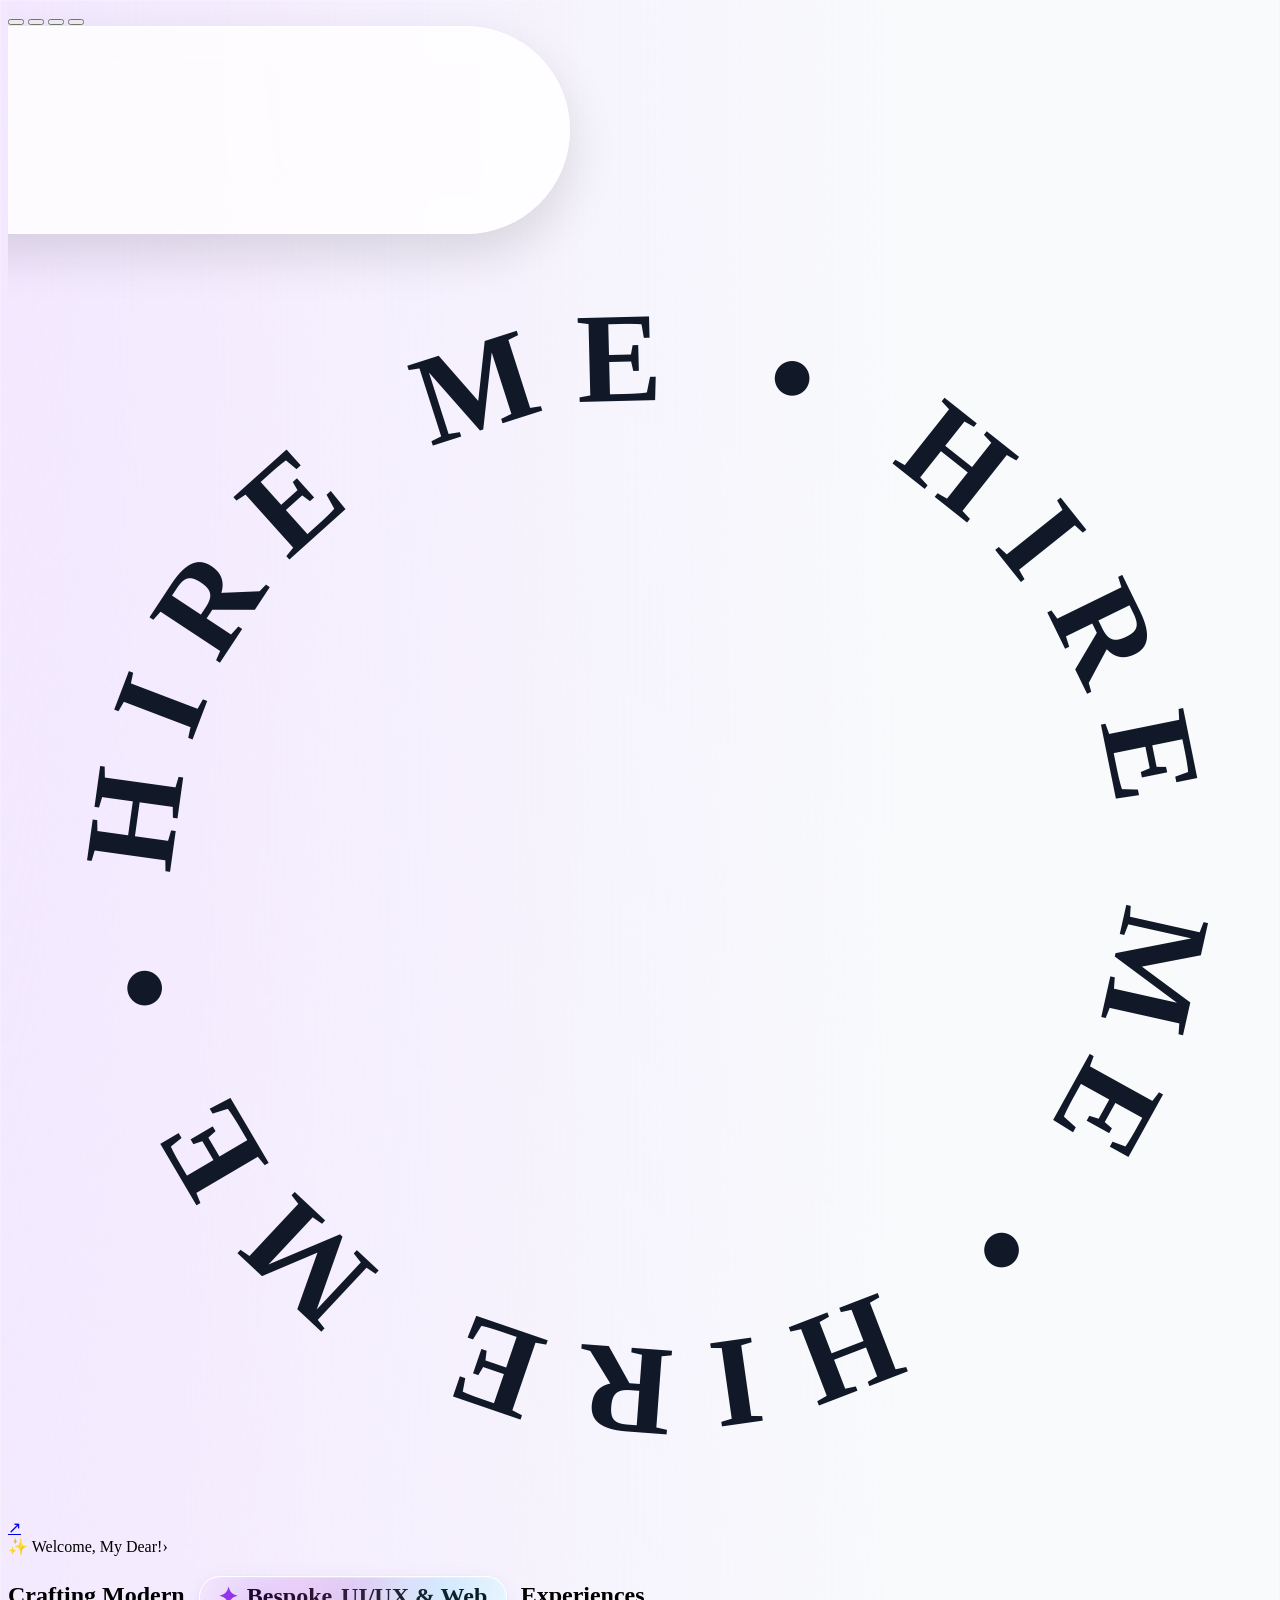
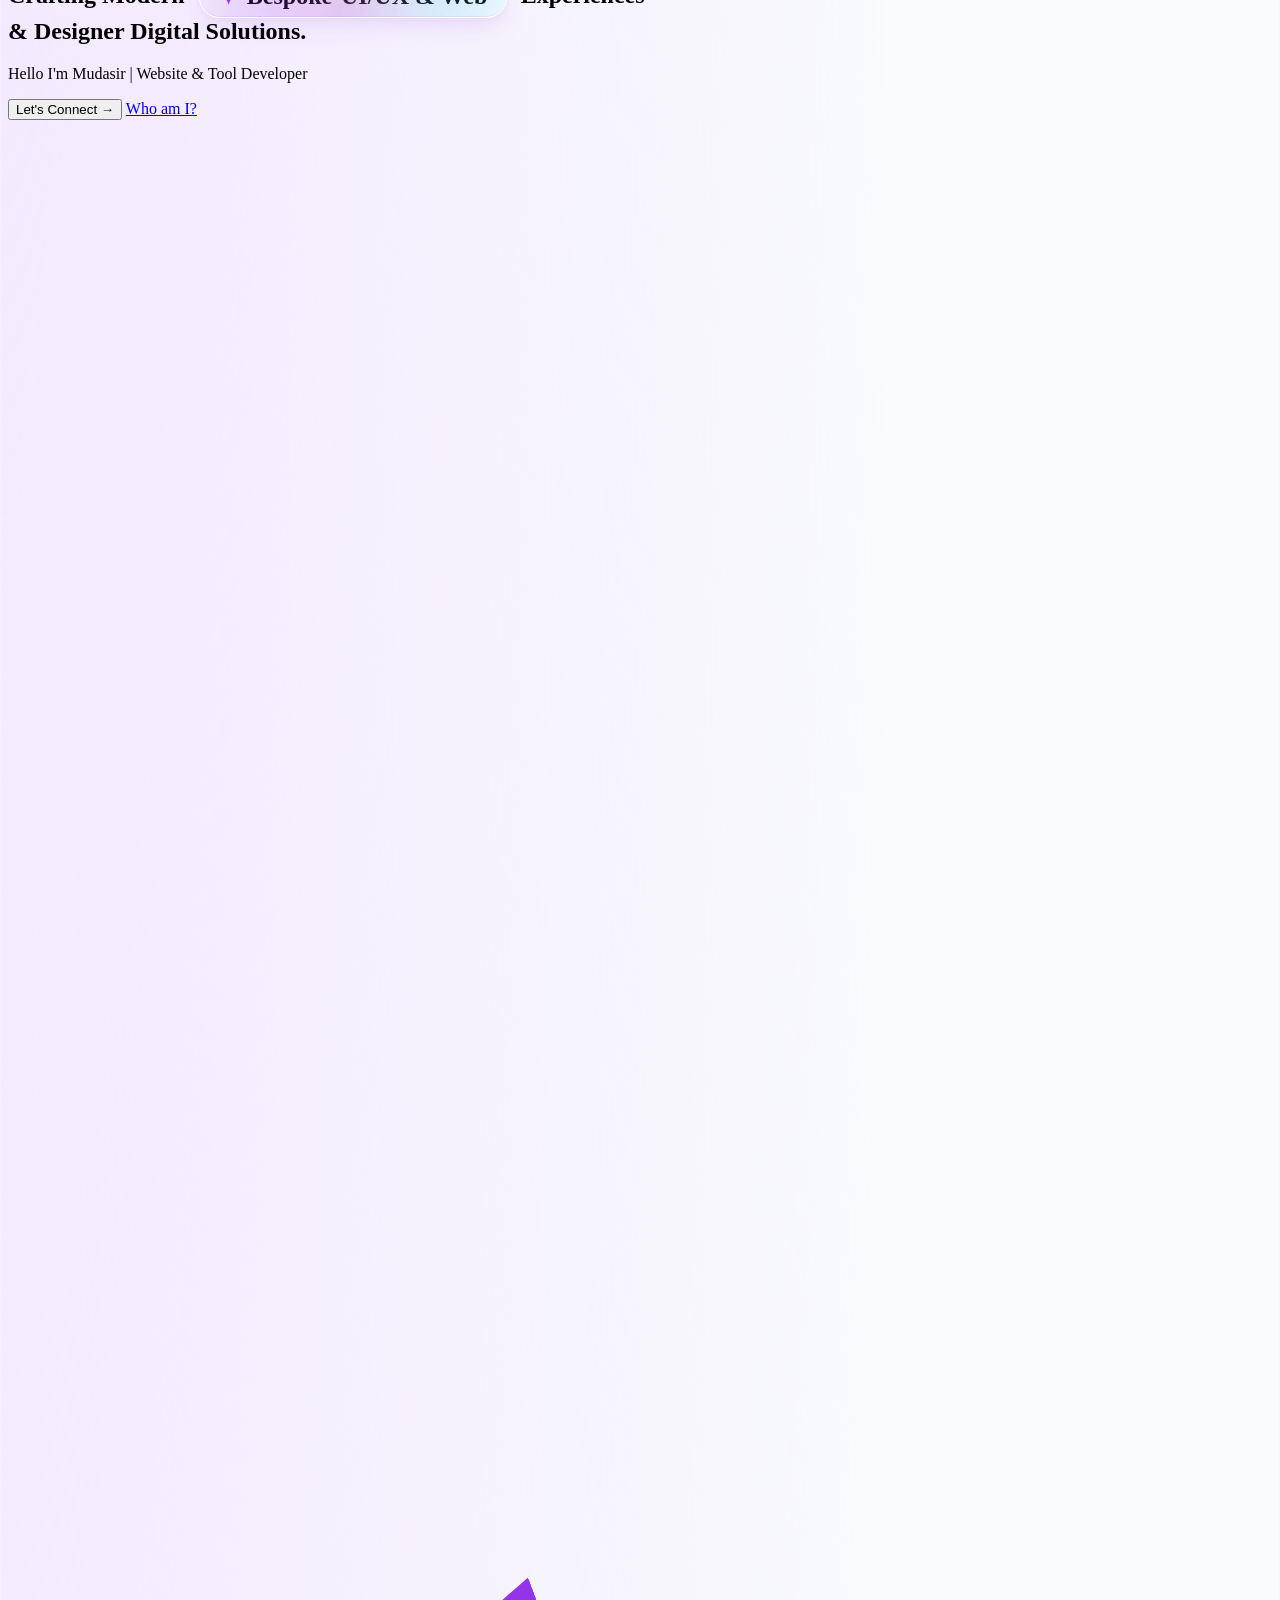
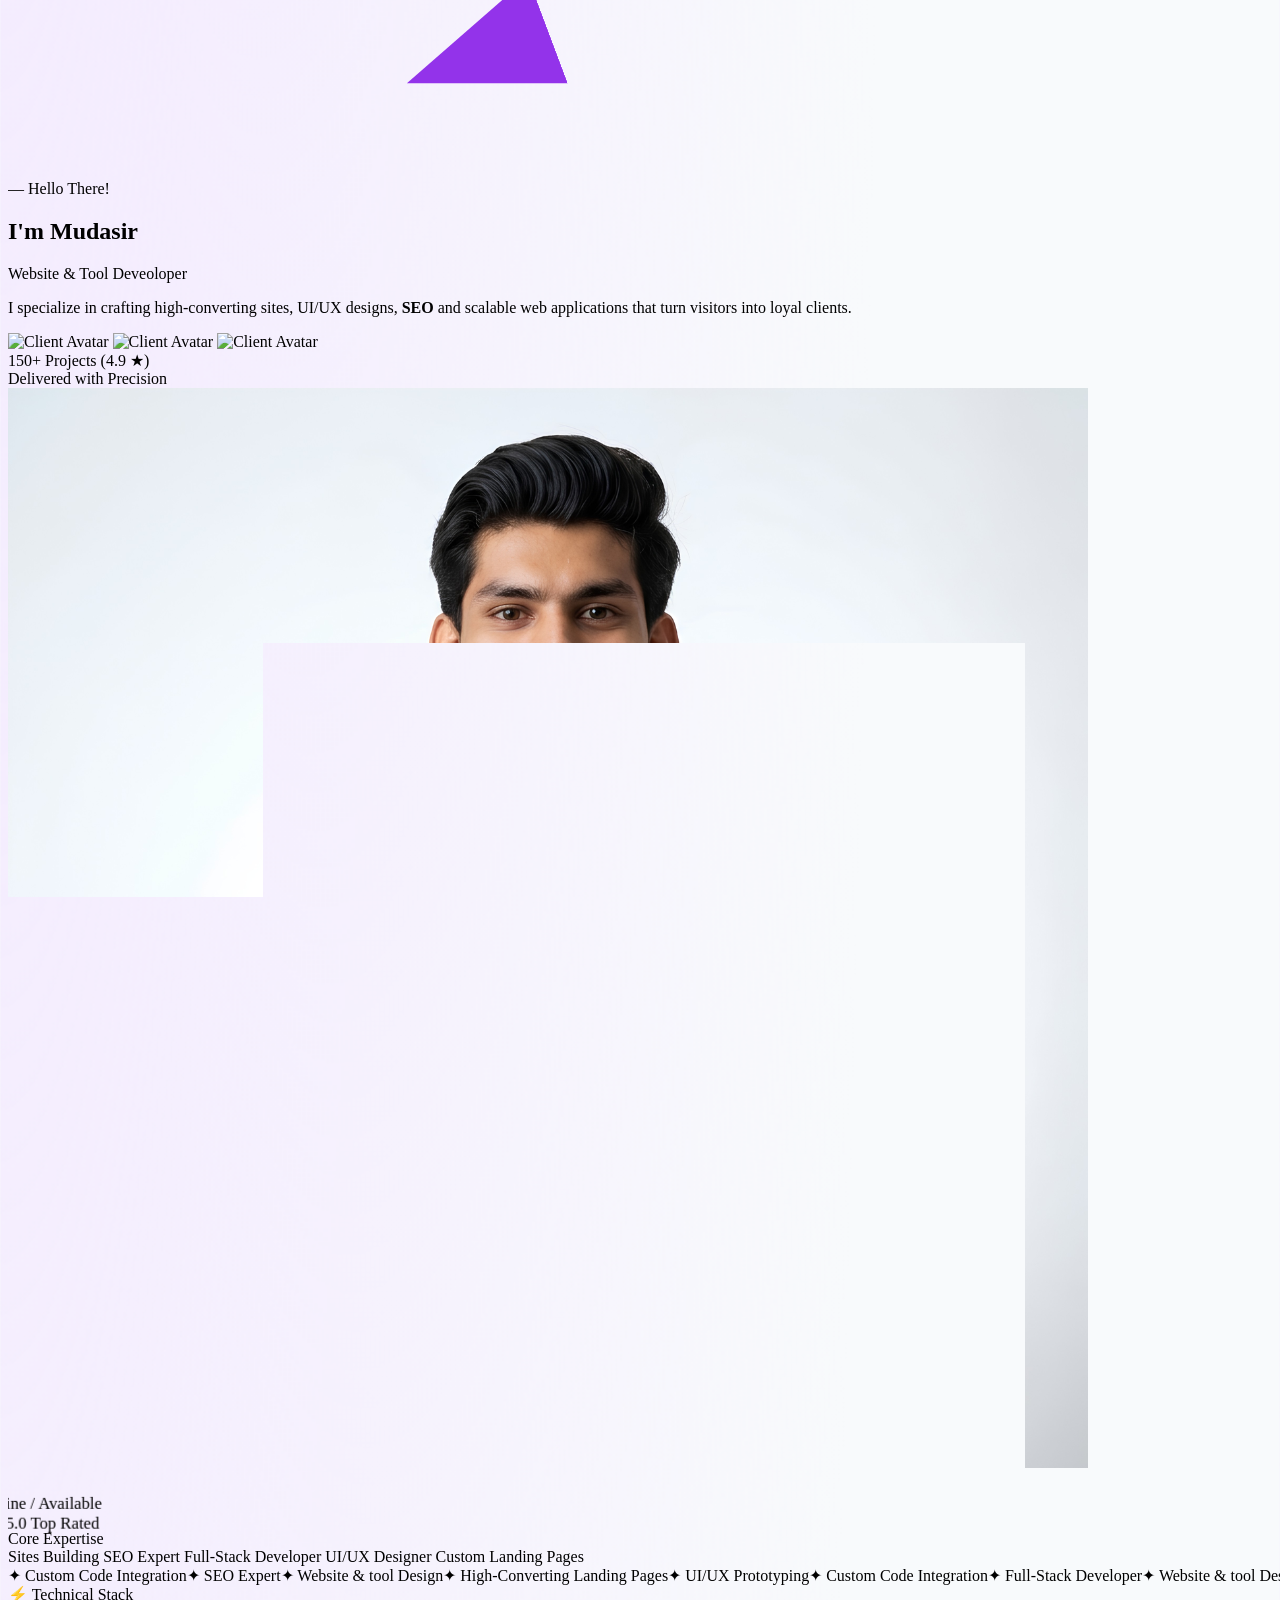
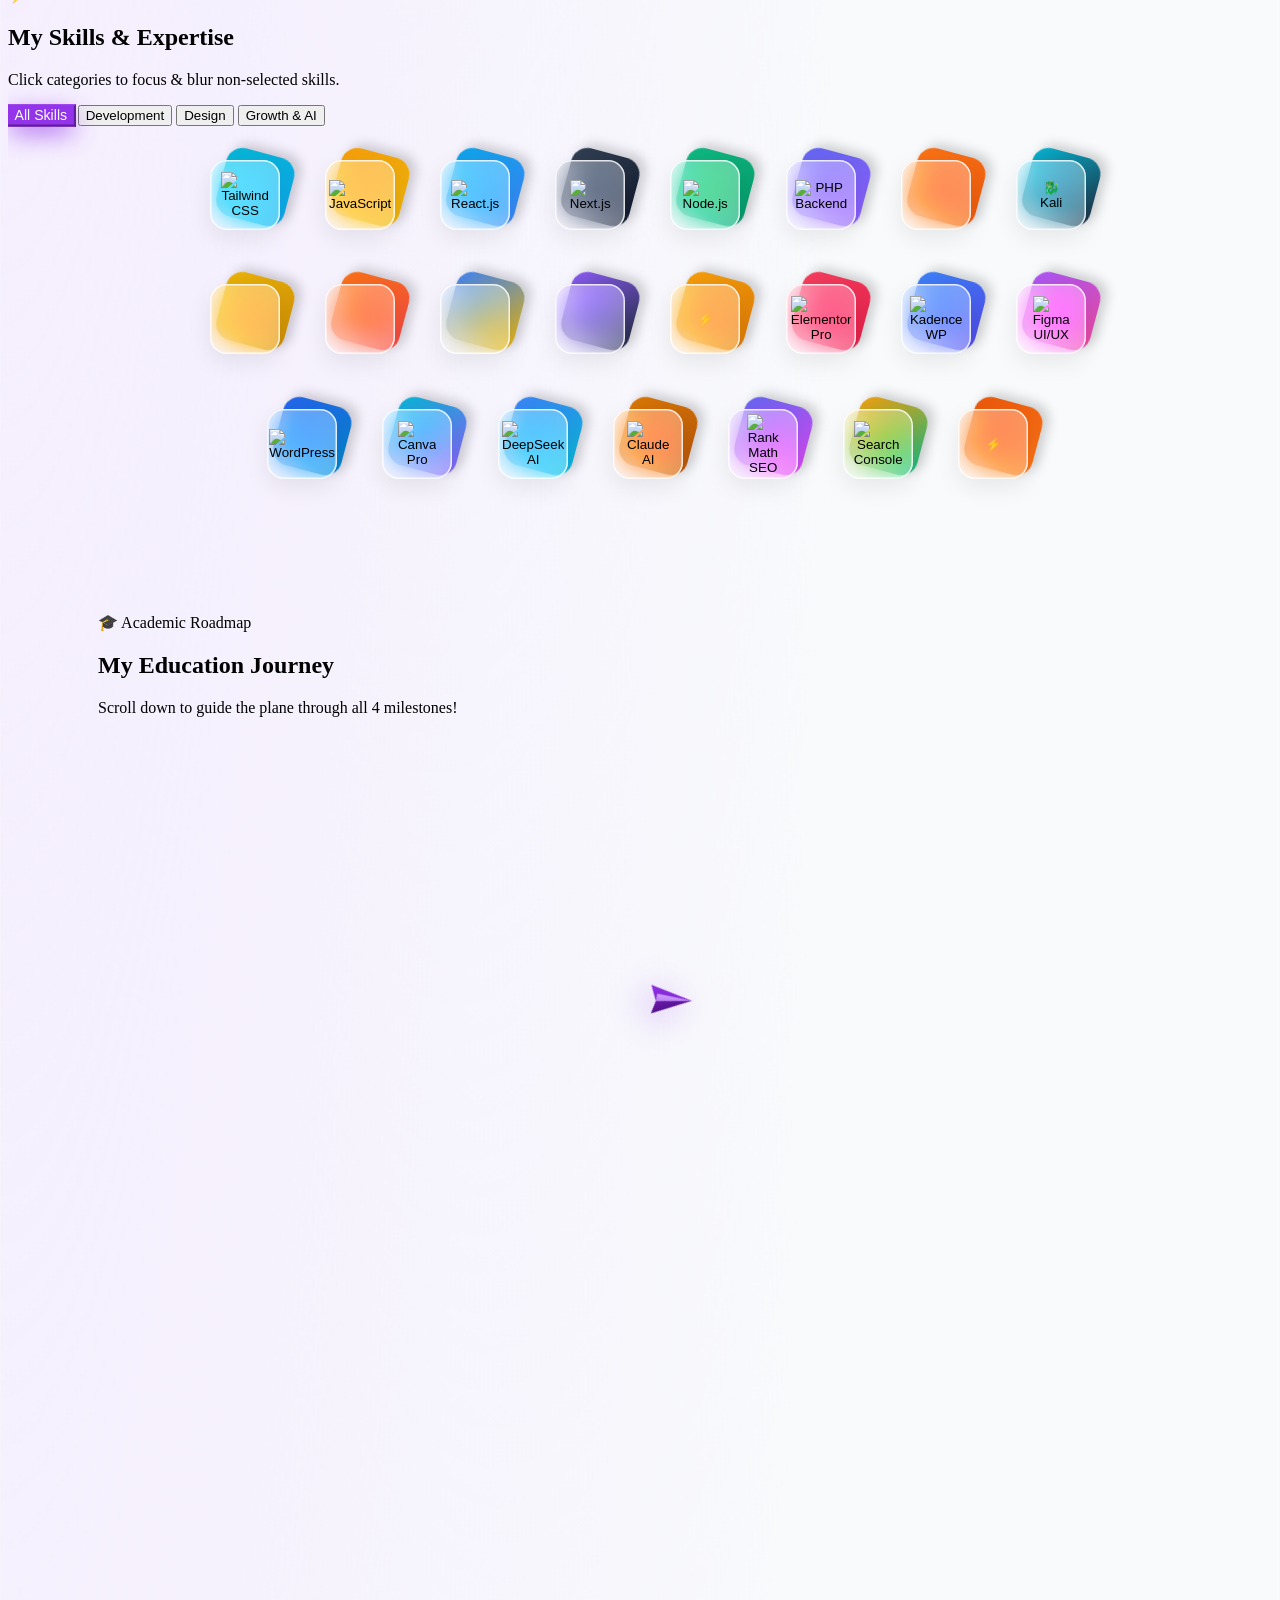
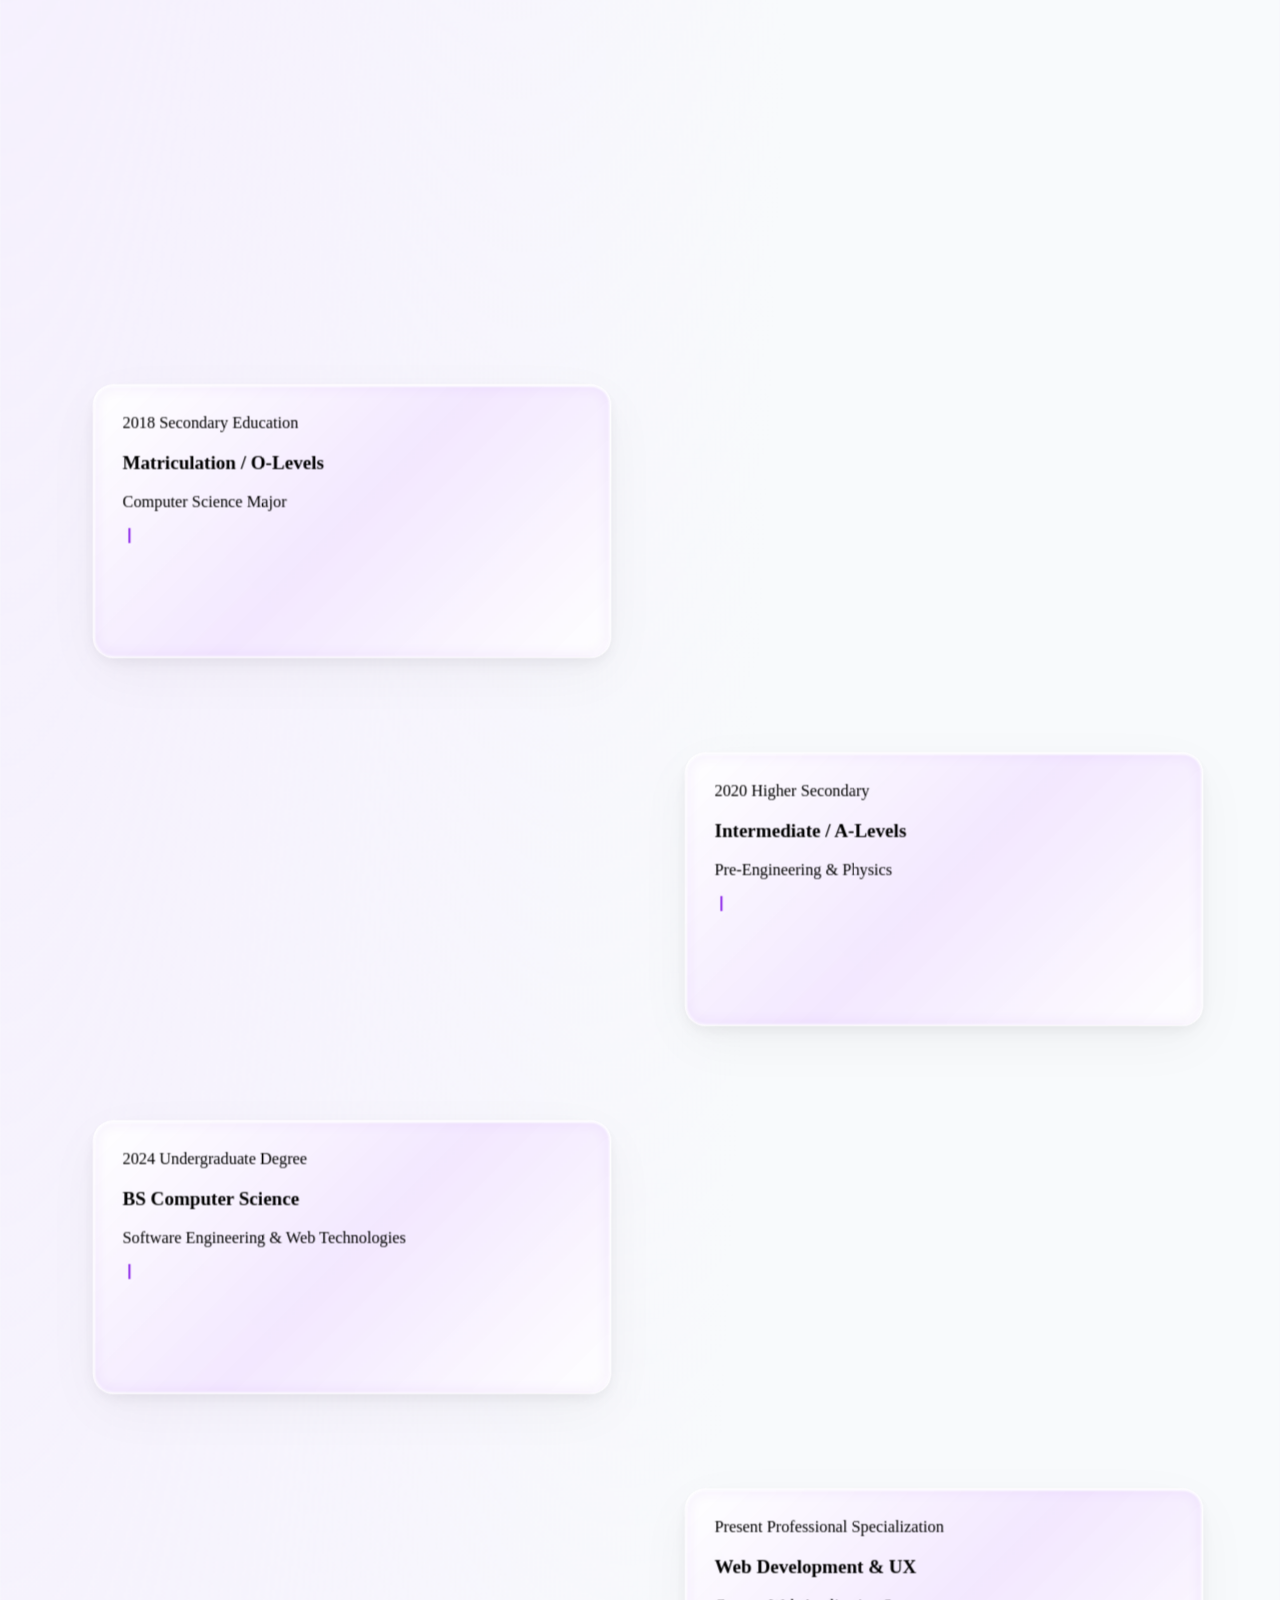
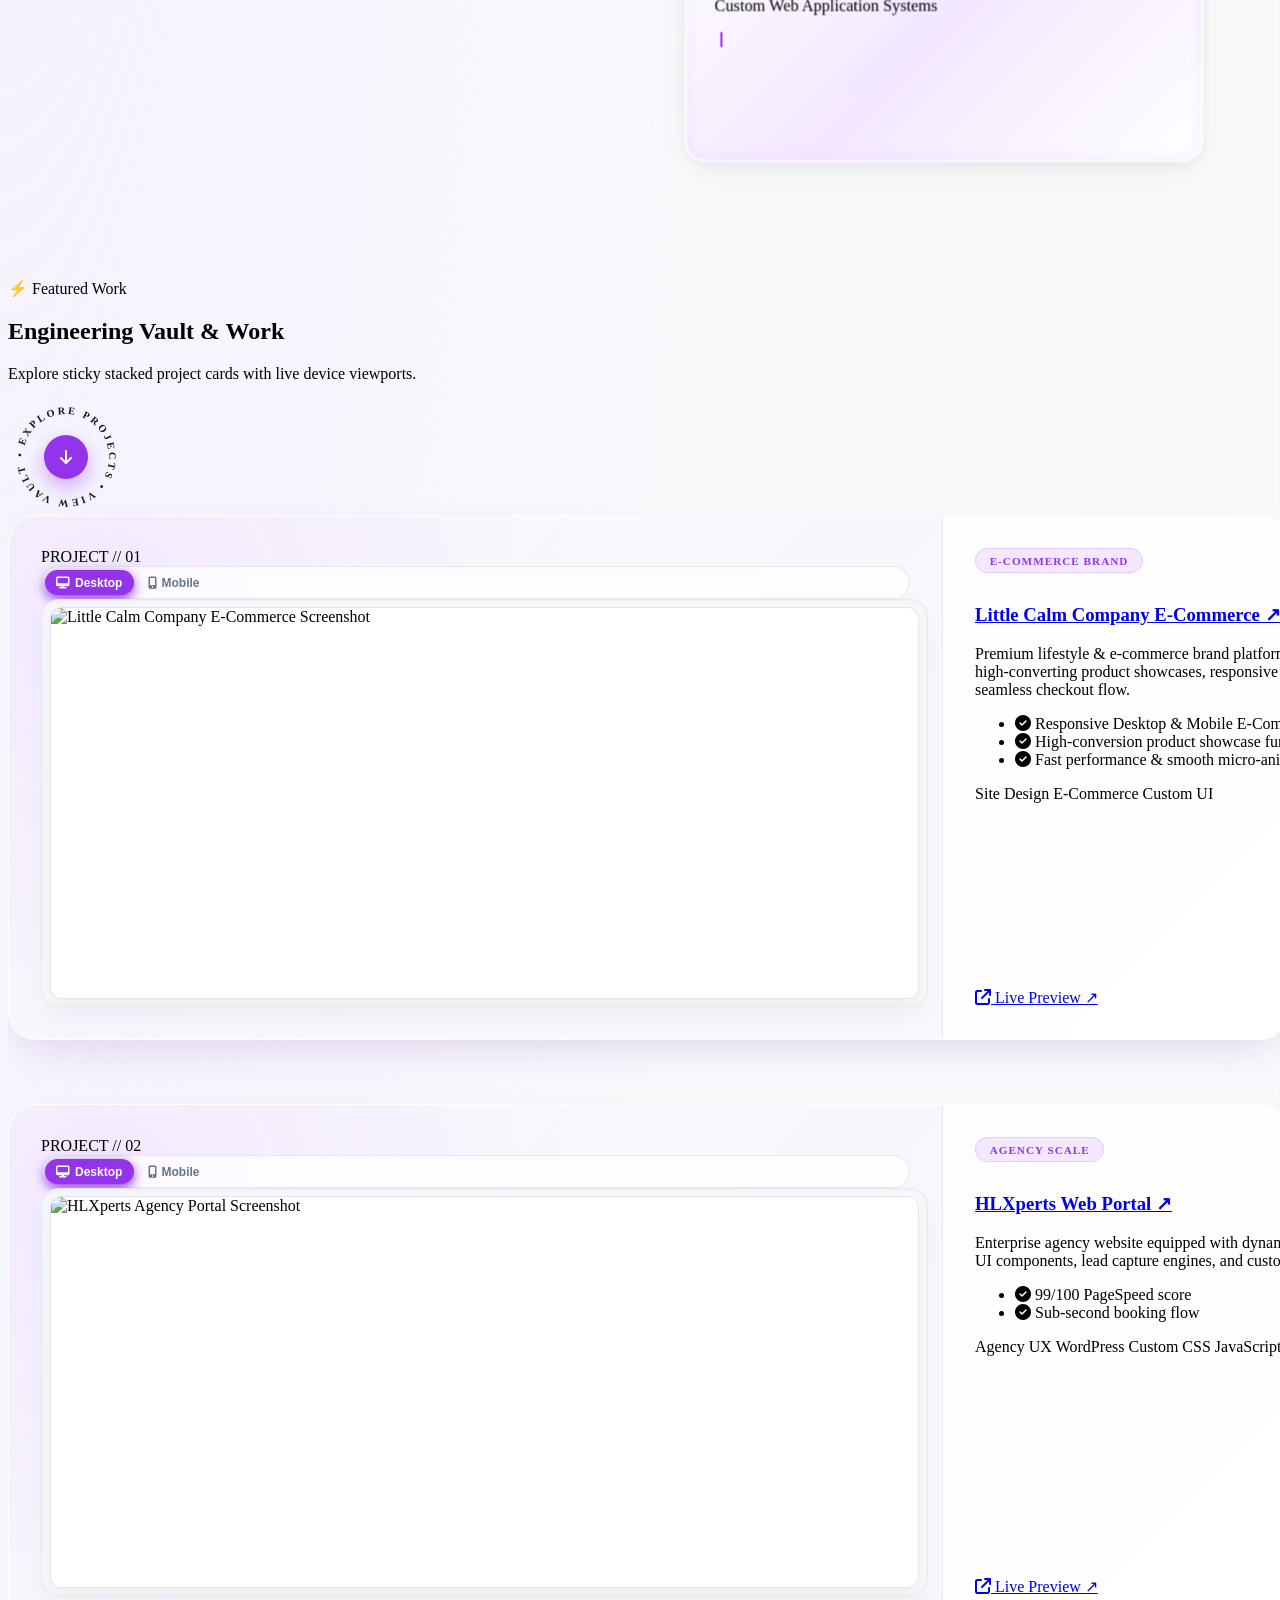
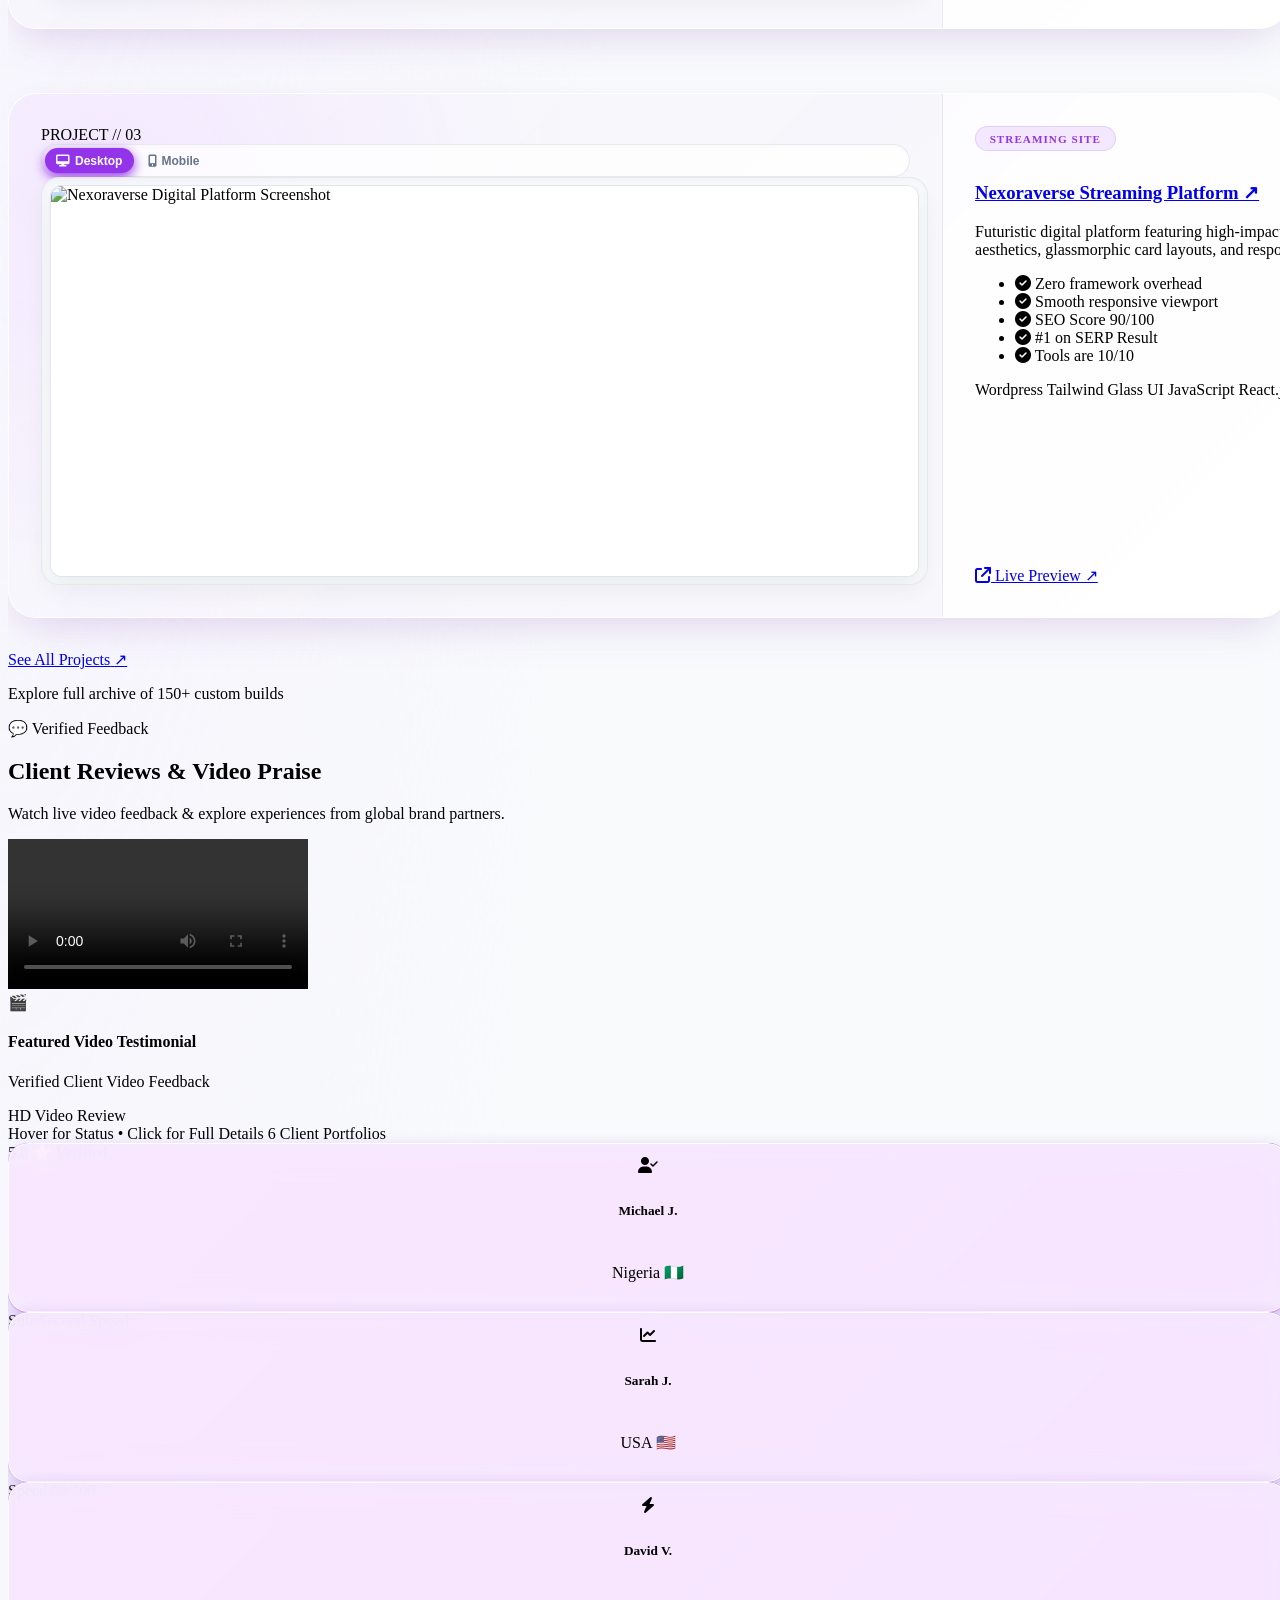
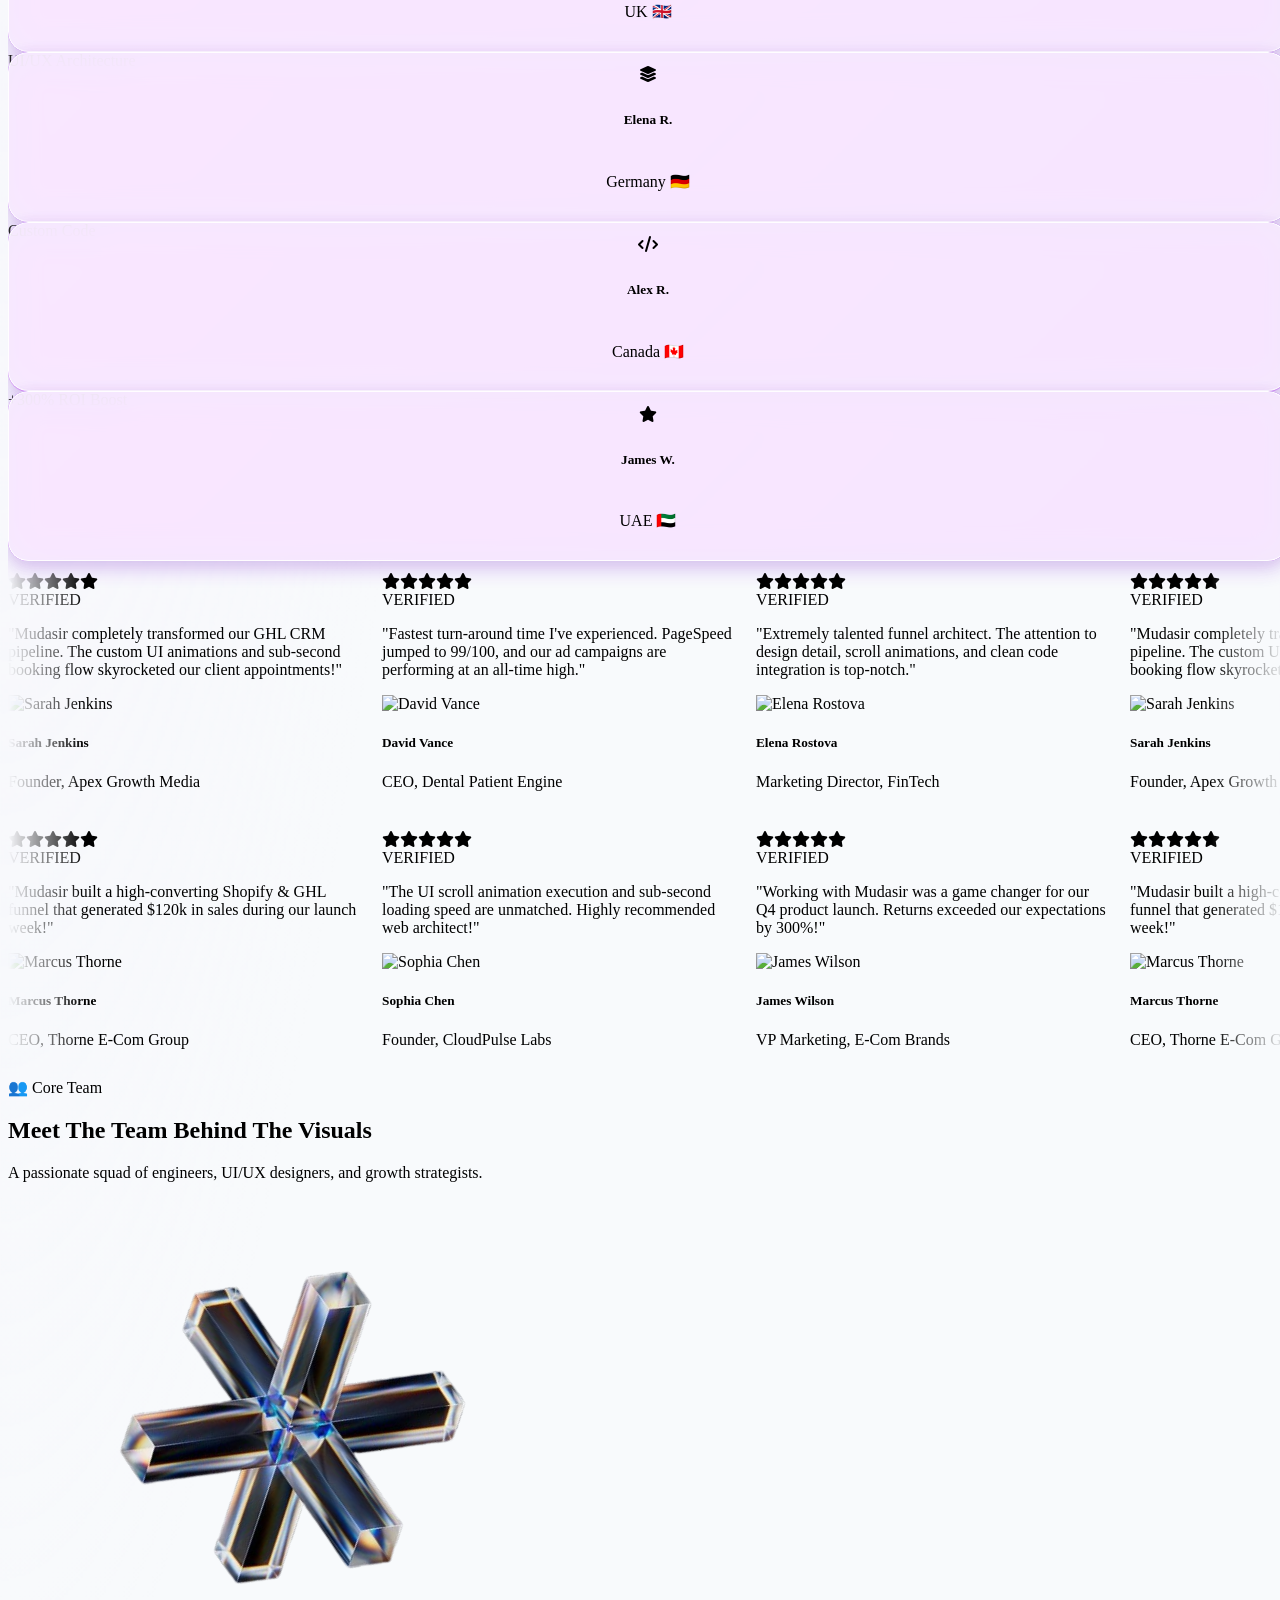
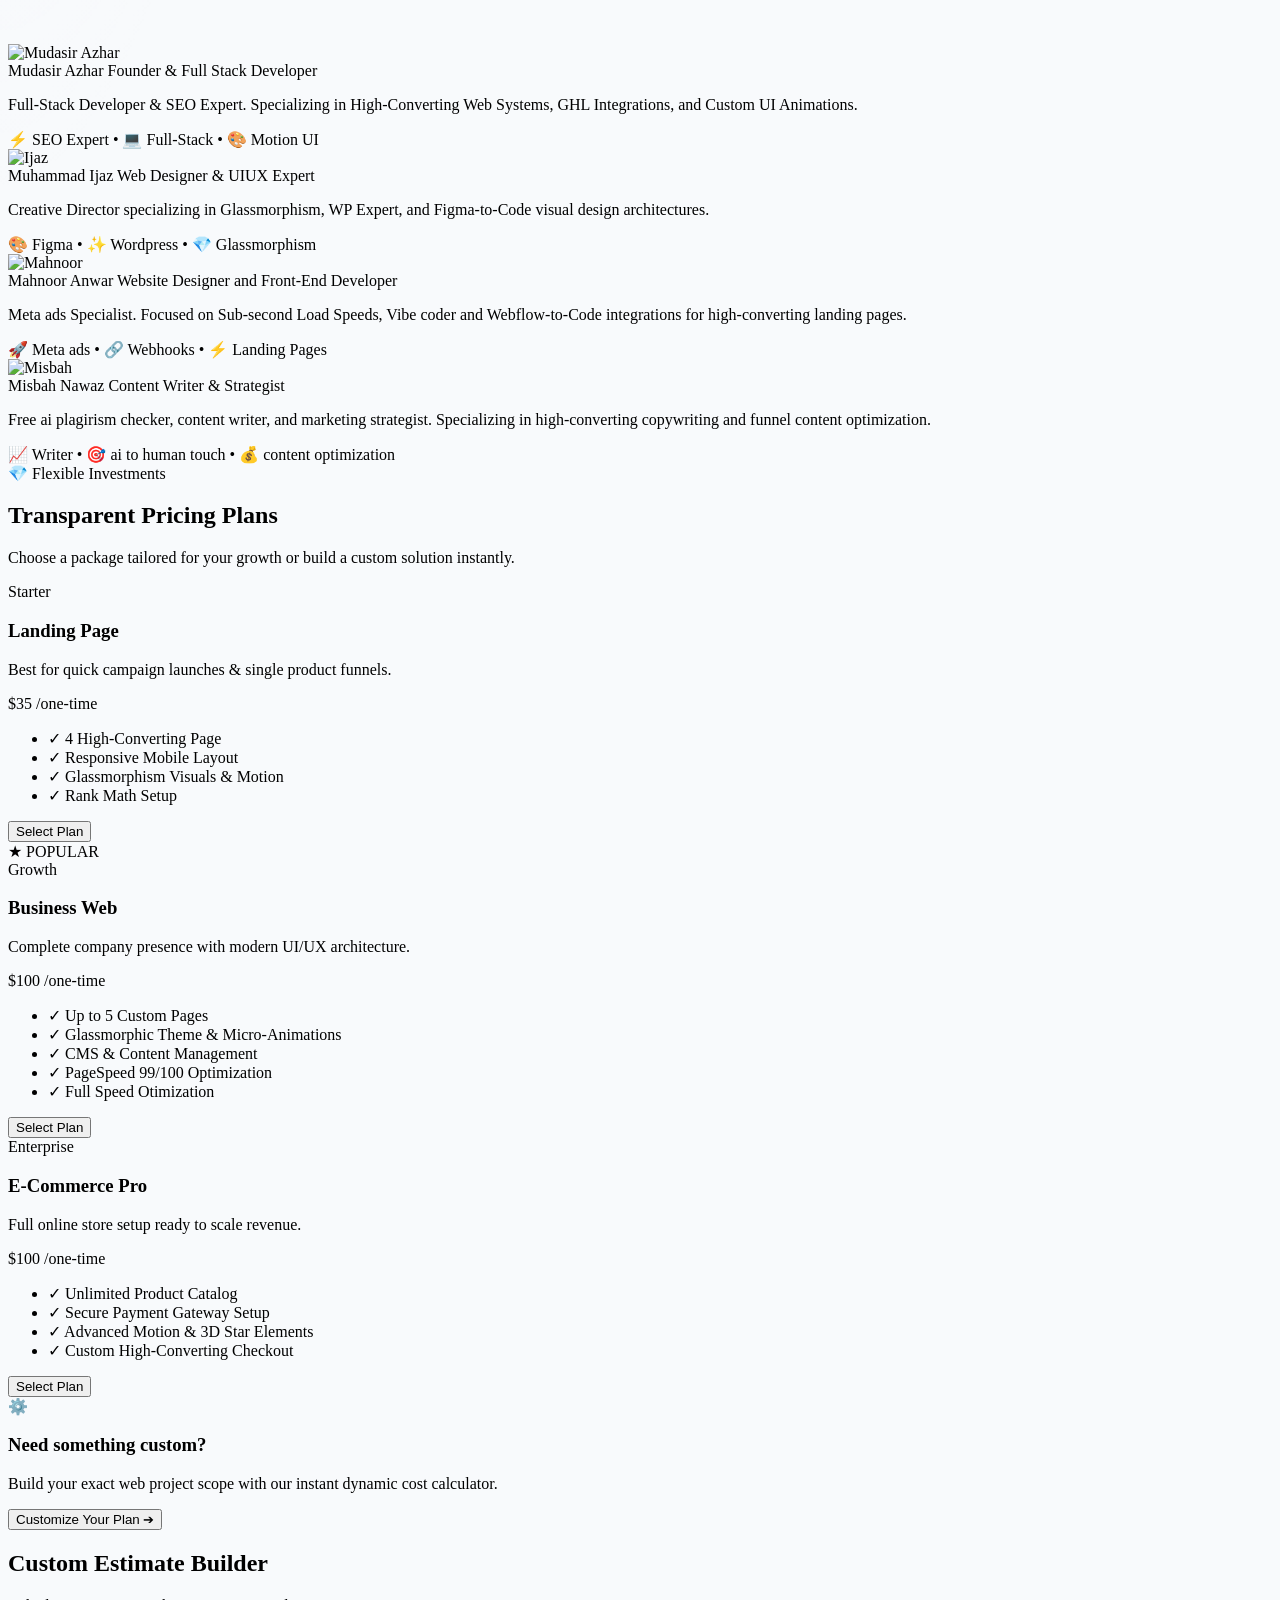
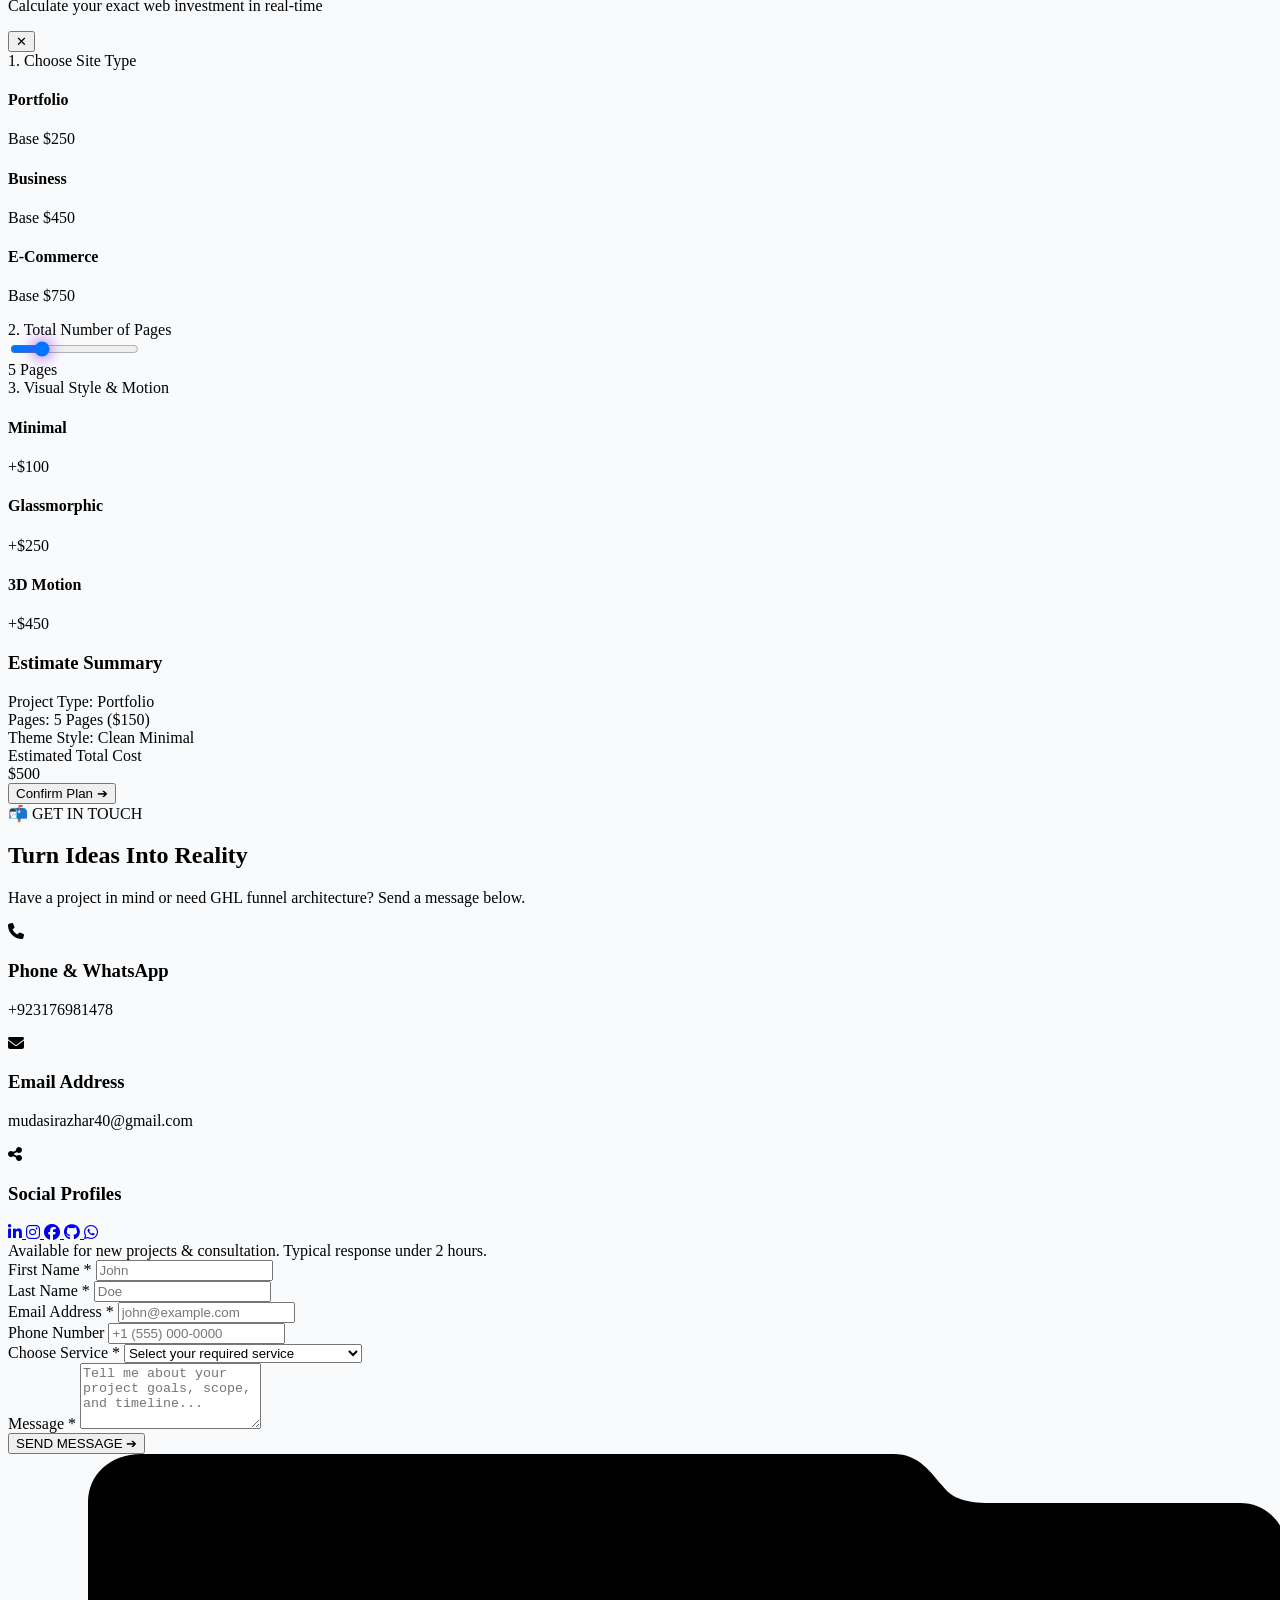
==== index.html @ 13e79d06 "Add files via upload" ====
<!DOCTYPE html>
<html lang="en" class="scroll-smooth">
<head>
  <meta charset="UTF-8">
  <meta name="viewport" content="width=device-width, initial-scale=1.0">
  <title>Mudasir | Portfolio</title>
  
  <!-- Tailwind CSS CDN -->
  <script src="https://cdn.tailwindcss.com"></script>

  <!-- Devicon Vector CDN (Real Tech Logos) -->
  <link rel="stylesheet" href="https://cdn.jsdelivr.net/gh/devicons/devicon@v2.15.1/devicon.min.css">
  
  <!-- Font Awesome Icons -->
  <link rel="stylesheet" href="https://cdnjs.cloudflare.com/ajax/libs/font-awesome/6.4.0/css/all.min.css">

  <!-- Google Fonts: Playfair Display, Fredoka, Syne, Syncopate & Unbounded for High-End Typography -->
  <link rel="preconnect" href="https://fonts.googleapis.com">
  <link rel="preconnect" href="https://fonts.gstatic.com" crossorigin>
  <link href="https://fonts.googleapis.com/css2?family=Playfair+Display:ital,wght@0,600;0,700;0,800;1,400;1,600;1,700;1,800;1,900&family=Fredoka:wght@600;700&family=Syne:wght@700;800;900&family=Syncopate:wght@700&family=Unbounded:wght@800;900&display=swap" rel="stylesheet">

  <!-- Dynamic Color Theme Engine Configuration -->
  <script>
    tailwind.config = {
      theme: {
        extend: {
          colors: {
            theme: {
              primary: 'var(--color-primary, #9333ea)',
              light: 'var(--color-light, #f3e8ff)',
              hover: 'var(--color-hover, #7e22ce)',
              text: 'var(--color-text, #9333ea)'
            }
          }
        }
      }
    }
  </script>

  <!-- Lenis Smooth Scroll CSS -->
  <link rel="stylesheet" href="https://unpkg.com/lenis@1.1.9/dist/lenis.css">

  <!-- Custom CSS Link -->
  <link rel="stylesheet" href="style.css">
</head>
<body data-theme="purple" class="bg-dynamic-gradient text-gray-900 font-sans relative w-full max-w-full min-h-screen selection:bg-theme-light">

  <!-- INTRO ANIMATED PRELOADER SCREEN (EDITORIAL 3-TIER CURTAIN REVEAL) -->
  <div id="introLoader" class="fixed inset-0 z-[99999] overflow-hidden select-none">
    
    <!-- LAYER 3 (BACK): VIBRANT THEME PRIMARY ACCENT CURTAIN -->
    <div class="intro-layer intro-layer-3"></div>

    <!-- LAYER 2 (MIDDLE): DEEP VIOLET VELVET CURTAIN -->
    <div class="intro-layer intro-layer-2"></div>

    <!-- LAYER 1 (FRONT): OBSIDIAN MATTE MAIN CANVAS CURTAIN -->
    <div class="intro-layer intro-layer-1 flex flex-col justify-between items-center p-4 sm:p-8 md:p-10 text-white">
      
      <!-- Ambient Floating Blurred Background Letters & Glow (Matching Reference Image) -->
      <div class="absolute inset-0 overflow-hidden pointer-events-none z-0">
        <!-- Floating Blurred 'A' Top-Left -->
        <span class="absolute -top-6 -left-6 text-8xl sm:text-9xl md:text-[11rem] font-black text-purple-600/25 blur-md -rotate-12 select-none">A</span>
        <!-- Floating Blurred 'S' Bottom-Left -->
        <span class="absolute -bottom-10 left-4 text-8xl sm:text-9xl md:text-[11rem] font-black text-purple-600/25 blur-md rotate-12 select-none">S</span>
        <!-- Floating Blurred 'C' Bottom-Right -->
        <span class="absolute -bottom-10 right-4 text-8xl sm:text-9xl md:text-[11rem] font-black text-purple-600/25 blur-md -rotate-6 select-none">C</span>
        <!-- Radial Ambient Violet Glow -->
        <div class="absolute inset-0 bg-[radial-gradient(circle_at_50%_50%,rgba(147,51,234,0.18)_0%,transparent_65%)]"></div>
      </div>

      <!-- MAIN CONTENT WRAPPER FOR ULTRA-SMOOTH CINEMATIC DISSOLVE -->
      <div class="intro-content-wrapper w-full h-full flex flex-col justify-between items-center relative z-20">

        <!-- Top Bar with Theme Indicator Dot, Horizontal Hairline & Skip Button -->
        <div class="w-full max-w-6xl flex justify-between items-center relative shrink-0 pt-1 border-b border-gray-800/80 pb-3">
          <div class="flex items-center gap-3">
            <span class="w-2.5 h-2.5 rounded-full bg-theme-primary shadow-[0_0_12px_var(--color-primary)]"></span>
            <span class="text-[10px] sm:text-xs font-mono tracking-widest text-gray-400 uppercase">Mudasir Azhar • Portfolio</span>
          </div>
          
          <button onclick="dismissIntro()" class="text-[10px] sm:text-xs font-mono font-bold tracking-widest text-gray-400 hover:text-white hover:border-theme-primary transition flex items-center gap-2 bg-white/5 backdrop-blur-md px-3.5 py-1.5 rounded-full border border-gray-800 shadow-sm active:scale-95 cursor-pointer">
            <span>SKIP</span> <span>➔</span>
          </button>
        </div>

        <!-- Center Hero Layout: Figma Designer Vector Selection Box with Mouse Drag Animation -->
        <div class="w-full max-w-4xl mx-auto flex flex-col items-center justify-center my-auto px-4 py-6 relative">
          
          <!-- Top Capsule Pill: UI/UX Designer (Matching Reference Image) -->
          <div class="mb-4 sm:mb-6 intro-badge-anim">
            <span class="inline-flex items-center gap-2 bg-[#160f29]/90 border-2 border-theme-primary text-white font-bold text-xs sm:text-sm md:text-base px-6 py-2 rounded-full tracking-wide shadow-[0_0_25px_rgba(147,51,234,0.5)]">
              UI/UX Designer & Developer
            </span>
          </div>

          <!-- THE FIGMA SELECTION BOUNDING BOX & DRAGGING MOUSE CURSOR -->
          <div class="figma-selection-wrapper my-2">
            
            <!-- Animated Bounding Box Border with Corner Handles -->
            <div class="figma-bounding-box">
              <span class="figma-handle figma-handle-tl"></span>
              <span class="figma-handle figma-handle-tr"></span>
              <span class="figma-handle figma-handle-bl"></span>
              <span class="figma-handle figma-handle-br"></span>
            </div>

            <!-- The Text: PORTFOLIO Revealed via Selection Box Drag -->
            <h1 class="figma-portfolio-text">
              PORTFOLIO
            </h1>

            <!-- Animated Dragging Mouse Cursor SVG Icon -->
            <div class="figma-mouse-cursor">
              <svg class="w-7 h-7 sm:w-9 sm:h-9" viewBox="0 0 24 24" fill="none">
                <path d="M4 0l16 12.279-6.951 1.17 4.325 8.817-3.596 1.734-4.35-8.879-5.428 5.279v-20.4z" 
                      fill="var(--color-primary, #9333ea)" stroke="#ffffff" stroke-width="1.6" stroke-linejoin="round"/>
              </svg>
            </div>

          </div>

          <!-- Bottom Micro Tagline -->
          <div class="mt-4 sm:mt-6 text-[10px] sm:text-xs font-mono tracking-[0.25em] text-gray-400 uppercase flex items-center gap-2 opacity-80">
            <span class="text-theme-primary">✦</span>
            <span>CRAFTING DIGITAL EXPERIENCES</span>
            <span class="text-theme-primary">✦</span>
          </div>

        </div>

        <!-- Bottom Bar: Minimal Theme Loading Progress & Counter -->
        <div class="w-full max-w-sm sm:max-w-md flex flex-col items-center gap-2 relative shrink-0 pb-2">
          <div class="w-full flex justify-between items-center text-[10px] sm:text-xs font-mono tracking-widest text-gray-400">
            <span class="flex items-center gap-1.5"><span class="w-1.5 h-1.5 rounded-full bg-theme-primary animate-pulse shadow-[0_0_8px_var(--color-primary)]"></span> INITIALIZING</span>
            <span id="introCounter" class="text-theme-primary font-bold font-mono">0%</span>
          </div>
          <div class="w-full h-1 bg-gray-800/80 rounded-full overflow-hidden">
            <div id="introProgressBar" class="h-full bg-theme-primary rounded-full w-0 transition-all duration-300 linear shadow-[0_0_12px_var(--color-primary)]"></div>
          </div>
        </div>

      </div>

    </div>

  </div>


  <!-- MOBILE-RESPONSIVE COLOR SWITCHER -->
  <div class="fixed left-1/2 -translate-x-1/2 bottom-3 sm:left-4 sm:translate-x-0 sm:top-1/2 sm:-translate-y-1/2 z-50 bg-white/80 backdrop-blur-xl border border-white/80 p-2 sm:p-2.5 rounded-full sm:rounded-2xl shadow-[0_8px_32px_0_rgba(31,38,135,0.12)] flex flex-row sm:flex-col items-center gap-2.5 sm:gap-3 h-auto max-h-fit">
    <button onclick="setTheme('purple')" class="w-5 h-5 sm:w-6 sm:h-6 rounded-full bg-purple-600 border-2 border-white shadow-md hover:scale-125 transition active:scale-95 focus:outline-none" title="Purple Theme"></button>
    <button onclick="setTheme('blue')" class="w-5 h-5 sm:w-6 sm:h-6 rounded-full bg-blue-600 border-2 border-white shadow-md hover:scale-125 transition active:scale-95 focus:outline-none" title="Blue Theme"></button>
    <button onclick="setTheme('emerald')" class="w-5 h-5 sm:w-6 sm:h-6 rounded-full bg-emerald-600 border-2 border-white shadow-md hover:scale-125 transition active:scale-95 focus:outline-none" title="Emerald Theme"></button>
    <button onclick="setTheme('rose')" class="w-5 h-5 sm:w-6 sm:h-6 rounded-full bg-rose-600 border-2 border-white shadow-md hover:scale-125 transition active:scale-95 focus:outline-none" title="Rose Theme"></button>
  </div>

  <!-- Dynamic MadeByShape Floating Glass Pill Header -->
  <header class="fixed top-4 left-1/2 -translate-x-1/2 z-50 w-[94vw] max-w-5xl" id="mainHeader">
    <nav id="navBar" class="bg-white/85 backdrop-blur-2xl border border-white/80 rounded-full px-5 sm:px-7 py-3 shadow-[0_20px_50px_rgba(0,0,0,0.12)] flex items-center justify-between text-gray-800 relative transition-all duration-300">
      
      <!-- LOGO -->
      <a href="#" class="text-xl font-bold tracking-tight text-gray-900 font-serif">
        Mudasir<span class="text-theme-primary">.</span>
      </a>
      
      <!-- DESKTOP NAVIGATION LINKS WITH ABOUT SUBMENU -->
      <div class="hidden md:flex items-center gap-1.5 text-xs font-semibold text-gray-700">
        <a href="#" class="px-3.5 py-1.5 rounded-full hover:text-theme-primary transition">Home</a>
        
        <!-- ABOUT DROPDOWN SUBMENU WITH INVISIBLE HOVER BRIDGE -->
        <div class="relative group py-1">
          <button class="px-3.5 py-1.5 rounded-full hover:text-theme-primary flex items-center gap-1.5 transition focus:outline-none">
            <span>About</span>
            <i class="fa-solid fa-chevron-down text-[9px] opacity-60 group-hover:rotate-180 transition duration-300"></i>
          </button>

          <!-- Invisible Hover Bridge + Glass Dropdown Menu Window -->
          <div class="absolute top-full left-1/2 -translate-x-1/2 pt-2 w-48 opacity-0 scale-95 pointer-events-none group-hover:opacity-100 group-hover:scale-100 group-hover:pointer-events-auto transition-all duration-200 z-50">
            <div class="bg-white/95 backdrop-blur-2xl border border-white/80 rounded-2xl p-2 shadow-2xl space-y-1">
              <a href="#about" class="flex items-center gap-2.5 px-3.5 py-2 rounded-xl text-xs font-semibold text-gray-800 hover:bg-theme-light hover:text-theme-primary transition">
                <i class="fa-solid fa-user-tie text-[11px] text-theme-primary w-4"></i> About Us
              </a>
              <a href="#education" class="flex items-center gap-2.5 px-3.5 py-2 rounded-xl text-xs font-semibold text-gray-800 hover:bg-theme-light hover:text-theme-primary transition">
                <i class="fa-solid fa-graduation-cap text-[11px] text-theme-primary w-4"></i> Education
              </a>
              <a href="#team" class="flex items-center gap-2.5 px-3.5 py-2 rounded-xl text-xs font-semibold text-gray-800 hover:bg-theme-light hover:text-theme-primary transition">
                <i class="fa-solid fa-users text-[11px] text-theme-primary w-4"></i> Team
              </a>
              <a href="#reviews" class="flex items-center gap-2.5 px-3.5 py-2 rounded-xl text-xs font-semibold text-gray-800 hover:bg-theme-light hover:text-theme-primary transition">
                <i class="fa-solid fa-star text-[11px] text-amber-500 w-4"></i> Testimonials
              </a>
            </div>
          </div>
        </div>

        <a href="projects.html" class="px-3.5 py-1.5 rounded-full hover:text-theme-primary transition">Projects</a>
        <a href="skills.html" class="px-3.5 py-1.5 rounded-full hover:text-theme-primary transition">Skills</a>
        <a href="pricing.html" class="px-3.5 py-1.5 rounded-full hover:text-theme-primary transition">Pricing</a>
        <a href="contact.html" class="px-3.5 py-1.5 rounded-full hover:text-theme-primary transition">Contact</a>
      </div>

      <!-- RIGHT CTA BUTTON -->
      <div class="hidden md:flex items-center">
        <a href="contact.html" class="bg-theme-primary hover:opacity-90 text-white font-bold px-5 py-2 rounded-full text-xs transition duration-300 shadow-md flex items-center gap-1.5 active:scale-95">
          <span>Start a Project</span>
          <span class="text-sm font-extrabold">↗</span>
        </a>
      </div>

      <!-- MOBILE HAMBURGER / CLOSE BUTTON (CRISP FA ICON) -->
      <button id="menuToggleBtn" onclick="toggleMobileMenu()" class="md:hidden z-50 w-9 h-9 rounded-full bg-white/80 backdrop-blur-xl border border-gray-200/80 text-gray-900 hover:bg-theme-primary hover:text-white flex items-center justify-center shadow-md transition-all duration-300 active:scale-90 focus:outline-none" aria-label="Toggle Navigation Menu">
        <i id="menuIcon" class="fa-solid fa-bars-staggered text-sm font-bold"></i>
      </button>

      <!-- MOBILE OVERLAY MENU (100% SOLID PURE WHITE BACKDROP) -->
      <div id="mobileMenu" class="inactive absolute top-full left-0 right-0 mt-3 p-5 bg-white border border-gray-200/90 shadow-[0_25px_80px_rgba(0,0,0,0.3)] md:hidden flex flex-col gap-2.5 z-50 overflow-hidden">
        
        <!-- ITEM 1: HOME -->
        <a href="#" onclick="toggleMobileMenu()" class="mobile-nav-item flex items-center justify-between px-4 py-3 rounded-2xl bg-theme-primary text-white font-bold text-sm shadow-md">
          <span>Home</span>
          <i class="fa-solid fa-house text-xs"></i>
        </a>
        
        <!-- ITEM 2: ABOUT SECTIONS ACCORDION -->
        <div class="mobile-nav-item bg-gray-50 p-3 rounded-2xl border border-gray-200/80 space-y-1.5 shadow-sm">
          <div class="flex items-center justify-between px-2 pb-1 border-b border-gray-200/60">
            <span class="text-[10px] font-mono font-bold text-gray-400 uppercase tracking-widest">About Sections</span>
            <i class="fa-solid fa-compass text-gray-400 text-xs"></i>
          </div>
          <a href="#about" onclick="toggleMobileMenu()" class="flex items-center justify-between px-3 py-2 rounded-xl text-xs font-semibold text-gray-800 hover:bg-theme-light hover:text-theme-primary transition">
            <span class="flex items-center gap-2.5"><i class="fa-solid fa-user-tie text-theme-primary w-4"></i> About Us</span>
            <i class="fa-solid fa-chevron-right text-[10px] text-gray-400"></i>
          </a>
          <a href="#education" onclick="toggleMobileMenu()" class="flex items-center justify-between px-3 py-2 rounded-xl text-xs font-semibold text-gray-800 hover:bg-theme-light hover:text-theme-primary transition">
            <span class="flex items-center gap-2.5"><i class="fa-solid fa-graduation-cap text-theme-primary w-4"></i> Education</span>
            <i class="fa-solid fa-chevron-right text-[10px] text-gray-400"></i>
          </a>
          <a href="#team" onclick="toggleMobileMenu()" class="flex items-center justify-between px-3 py-2 rounded-xl text-xs font-semibold text-gray-800 hover:bg-theme-light hover:text-theme-primary transition">
            <span class="flex items-center gap-2.5"><i class="fa-solid fa-users text-theme-primary w-4"></i> Team</span>
            <i class="fa-solid fa-chevron-right text-[10px] text-gray-400"></i>
          </a>
          <a href="#reviews" onclick="toggleMobileMenu()" class="flex items-center justify-between px-3 py-2 rounded-xl text-xs font-semibold text-gray-800 hover:bg-theme-light hover:text-theme-primary transition">
            <span class="flex items-center gap-2.5"><i class="fa-solid fa-star text-amber-500 w-4"></i> Testimonials</span>
            <i class="fa-solid fa-chevron-right text-[10px] text-gray-400"></i>
          </a>
        </div>

        <!-- ITEM 3: PROJECTS -->
        <a href="projects.html" onclick="toggleMobileMenu()" class="mobile-nav-item flex items-center justify-between px-4 py-3 rounded-2xl hover:bg-gray-100/80 font-bold text-sm text-gray-800 transition">
          <span>Projects</span>
          <i class="fa-solid fa-laptop-code text-xs text-gray-400"></i>
        </a>

        <!-- ITEM 3: SKILLS -->
        <a href="skills.html" onclick="toggleMobileMenu()" class="mobile-nav-item flex items-center justify-between px-4 py-3 rounded-2xl hover:bg-gray-100/80 font-bold text-sm text-gray-800 transition">
          <span>Skills</span>
          <i class="fa-solid fa-code text-xs text-gray-400"></i>
        </a>

        <!-- ITEM 4: PRICING -->
        <a href="pricing.html" onclick="toggleMobileMenu()" class="mobile-nav-item flex items-center justify-between px-4 py-3 rounded-2xl hover:bg-gray-100/80 font-bold text-sm text-gray-800 transition">
          <span>Pricing</span>
          <i class="fa-solid fa-tag text-xs text-gray-400"></i>
        </a>

        <!-- ITEM 5: CONTACT -->
        <a href="#book" onclick="toggleMobileMenu()" class="mobile-nav-item flex items-center justify-between px-4 py-3 rounded-2xl hover:bg-gray-100/80 font-bold text-sm text-gray-800 transition">
          <span>Contact</span>
          <i class="fa-solid fa-paper-plane text-xs text-gray-400"></i>
        </a>

        <!-- ITEM 6: START A PROJECT CTA BUTTON -->
        <a href="#book" onclick="toggleMobileMenu()" class="mobile-nav-item bg-theme-primary text-white font-bold text-center py-3.5 rounded-2xl hover:opacity-95 active:scale-95 transition text-sm shadow-xl flex items-center justify-center gap-2">
          <span>Start a Project</span>
          <span class="text-sm font-extrabold">↗</span>
        </a>
      </div>
    </nav>
  </header>

  <!-- SECTION 1: HERO SECTION -->
  <section class="pt-36 pb-20 px-4 max-w-5xl mx-auto text-center relative z-10 flex flex-col items-center">
    
    <a href="#book" class="hidden sm:flex absolute top-24 right-6 lg:right-0 group items-center justify-center w-24 h-24 sm:w-28 sm:h-28 hover:scale-105 transition z-30">
      <svg class="w-full h-full animate-spin-slow" viewBox="0 0 100 100">
        <path id="circlePath" d="M 50, 50 m -37, 0 a 37,37 0 1,1 74,0 a 37,37 0 1,1 -74,0" fill="none" />
        <text font-size="10" font-weight="700" letter-spacing="2.5" fill="#111827"><textPath href="#circlePath">HIRE ME • HIRE ME • HIRE ME •</textPath></text>
      </svg>
      <div class="absolute w-10 h-10 sm:w-12 sm:h-12 rounded-full bg-theme-primary text-white flex items-center justify-center shadow-lg transition"><span class="text-sm sm:text-base transform group-hover:translate-x-0.5 group-hover:-translate-y-0.5 transition">↗</span></div>
    </a>

    <div class="inline-flex items-center gap-2 bg-white/80 backdrop-blur-md border border-gray-200/80 rounded-full px-4 py-1.5 shadow-sm mb-8 hover:border-theme-primary transition cursor-pointer z-10">
      <span class="text-xs text-gray-700 font-medium">✨ Welcome, My Dear!</span><span class="text-gray-400 text-xs">›</span>
    </div>

    <!-- Main Heading with Ultra-Aesthetic Aurora Glass Capsule -->
    <h1 class="text-4xl sm:text-6xl font-serif text-gray-900 leading-[1.35] tracking-tight mb-8 z-10 relative">
      Crafting Modern 
      <span class="aesthetic-glass-capsule">
        <span class="aesthetic-star-icon text-sm sm:text-base">✦</span>
        <span class="font-serif italic text-theme-primary font-normal text-xs sm:text-sm">Bespoke</span>
        <span class="font-sans font-bold text-gray-800 text-xs sm:text-sm tracking-tight">UI/UX & Web</span>
      </span>
      Experiences<br class="hidden sm:inline"/>
      & <span id="designerWord" class="relative inline-block font-serif">Designer</span> 
      <span class="font-sans italic font-normal text-theme-primary">Digital Solutions.</span>
    </h1>

    <p id="devText" class="font-mono text-sm sm:text-base text-gray-600 mb-8 tracking-wide z-10">Hello I'm Mudasir | Website & Tool Developer</p>
    
    <!-- CTA & WHO AM I BADGE CONTAINER WITH RIGHT LOOP ARROW -->
    <div class="relative flex flex-col sm:flex-row items-center justify-center gap-4 z-10 w-full max-w-md">
      <button onclick="openConnectModal(event)" class="group flex items-center gap-3 bg-gray-900 text-white px-5 py-2.5 rounded-full text-sm font-medium shadow-md hover:bg-theme-primary transition hover:shadow-xl active:scale-95 cursor-pointer">
        <span>Let's Connect</span>
        <span class="bg-white text-gray-900 rounded-full w-6 h-6 flex items-center justify-center text-xs font-bold group-hover:translate-x-0.5 transition">→</span>
      </button>
      
      <a href="#about" class="flex items-center gap-2.5 bg-white/80 backdrop-blur-md border border-gray-200/80 px-5 py-2.5 rounded-full text-xs font-mono text-gray-800 shadow-sm hover:border-theme-primary hover:text-theme-primary transition cursor-pointer font-bold">
        <span>Who am I?</span>
      </a>

      <!-- RIGHT SIDE LOOPED DOTTED ARROW (VISIBLE ON ALL SCREENS - DESKTOP & MOBILE) -->
      <svg id="dottedArrowSvg" class="block absolute z-20 pointer-events-none overflow-visible w-[90px] h-[120px] sm:w-[170px] sm:h-[220px]" 
           style="right: 2px; top: 68%;" viewBox="0 0 170 220">
        <defs>
          <marker id="arrowhead" markerWidth="8" markerHeight="8" refX="5" refY="4" orient="auto">
            <polygon id="dottedArrowheadHead" points="0 1, 8 4, 0 7" />
          </marker>
        </defs>
        <path id="arrowPath" 
              d="M 10, 10 C 130, 20 180, 110 90, 110 C 30, 110 50, 40 120, 110 C 150, 140 100, 190 60, 205" 
              marker-end="url(#arrowhead)" />
      </svg>
    </div>
  </section>

  <!-- SECTION 2: ABOUT SECTION -->
  <section id="about" class="pt-20 pb-16 px-4 max-w-6xl mx-auto relative z-10">
    <div class="grid grid-cols-1 lg:grid-cols-12 gap-8 items-end">
      
      <!-- LEFT COLUMN -->
      <div class="lg:col-span-4 space-y-6 pb-12 text-center flex flex-col items-center">
        <div id="aboutTextTarget" class="space-y-2 flex flex-col items-center">
          <span class="inline-block bg-theme-light text-theme-primary px-3.5 py-1 rounded-full text-xs font-bold tracking-wide">— Hello There!</span>
          <h2 class="text-3xl sm:text-4xl font-extrabold text-gray-900 tracking-tight">I'm <span class="text-theme-primary">Mudasir</span></h2>
          <p class="text-sm font-semibold text-gray-500 uppercase tracking-wider">Website & Tool Deveoloper</p>
        </div>
        <div class="space-y-3 pt-2 border-t border-gray-200/80 w-full max-w-sm">
          <p class="text-gray-700 text-sm leading-relaxed">I specialize in crafting high-converting sites, UI/UX designs, <strong>SEO</strong> and scalable web applications that turn visitors into loyal clients.</p>
        </div>
        <div class="flex items-center justify-center gap-3 pt-2">
          <div class="flex -space-x-2">
            <img class="w-9 h-9 rounded-full border-2 border-white object-cover shadow-sm" src="https://images.unsplash.com/photo-1534528741775-53994a69daeb?w=100&q=80" alt="Client Avatar">
            <img class="w-9 h-9 rounded-full border-2 border-white object-cover shadow-sm" src="https://images.unsplash.com/photo-1507003211169-0a1dd7228f2d?w=100&q=80" alt="Client Avatar">
            <img class="w-9 h-9 rounded-full border-2 border-white object-cover shadow-sm" src="https://images.unsplash.com/photo-1494790108377-be9c29b29330?w=100&q=80" alt="Client Avatar">
          </div>
          <div class="text-left">
            <div class="text-xs font-bold text-gray-900">150+ Projects <span class="text-theme-primary">(4.9 ★)</span></div>
            <div class="text-[11px] text-gray-500">Delivered with Precision</div>
          </div>
        </div>
      </div>

      <!-- CENTER COLUMN: OPTION 3 INTERACTIVE 3D TILT ARCH CARD & FLOATING PARALLAX BADGES -->
      <div id="tiltArchStage" class="lg:col-span-4 flex justify-center relative mb-0 tilt-3d-stage">
        
        <!-- Glowing Ambient Backlight Orb -->
        <div class="absolute -top-10 -inset-x-4 h-full bg-theme-primary/25 rounded-full blur-3xl pointer-events-none animate-ambient-orb"></div>

        <!-- 3D Tilt Card Structure -->
        <div id="tiltArchCard" class="tilt-3d-card relative w-[300px] sm:w-[360px] h-[380px] sm:h-[440px] bg-theme-primary rounded-t-full flex items-end justify-center shadow-2xl overflow-visible transition-transform duration-200 border-4 border-white/80">
          
          <!-- Inner Arch Frame Image Overflow Clip -->
          <div class="w-full h-full rounded-t-full overflow-hidden absolute inset-0">
            <img src="image.png" alt="Mudasir Azhar" class="w-full h-full object-cover object-top select-none transition-transform duration-500" onerror="this.src='https://images.unsplash.com/photo-1534528741775-53994a69daeb?w=500&q=80'">
            <!-- Dynamic Glare Overlay -->
            <div class="tilt-glare-overlay"></div>
          </div>

          <!-- Floating Badge 1: Top Right (3D Z-Offset 45px) -->
          <div class="tilt-layer-floating absolute -top-3 -right-2 sm:-right-4 bg-white/95 backdrop-blur-md border border-gray-200/80 px-3.5 py-1.5 rounded-full text-[11px] font-bold text-gray-900 shadow-xl flex items-center gap-2 z-20 animate-bounce" style="animation-duration: 3.5s;">
            <span class="w-2.5 h-2.5 rounded-full bg-emerald-500 animate-ping"></span>
            <span>Online / Available</span>
          </div>

          <!-- Floating Badge 2: Bottom Left (3D Z-Offset 45px) -->
          <div class="tilt-layer-floating absolute bottom-16 -left-2 sm:-left-4 bg-white/95 backdrop-blur-md border border-gray-200/80 px-3.5 py-1.5 rounded-full text-[11px] font-bold text-gray-900 shadow-xl flex items-center gap-1.5 z-20">
            <span class="text-amber-500 text-xs">⭐</span>
            <span>5.0 Top Rated</span>
          </div>

          <!-- Floating Action Bar at bottom of Arch (3D Z-Offset 55px) -->
          <div class="tilt-layer-bar absolute bottom-4 left-1/2 bg-white/95 backdrop-blur-2xl p-1.5 rounded-full border border-gray-200/90 shadow-2xl flex items-center justify-between gap-2 z-30 whitespace-nowrap">
            <a href="#projects" class="px-4 py-2 text-xs font-bold text-gray-900 flex items-center gap-1.5 hover:text-theme-primary transition">
              <span>Portfolio</span> 
              <span class="w-5 h-5 bg-theme-primary text-white rounded-full flex items-center justify-center text-[10px]">→</span>
            </a>
            <button onclick="openConnectModal(event)" class="bg-gray-900 text-white px-4 py-2 rounded-full text-xs font-bold hover:bg-theme-primary transition shadow-md active:scale-95 cursor-pointer">
              Hire Me
            </button>
          </div>

        </div>
      </div>

      <!-- RIGHT COLUMN -->
      <div class="lg:col-span-4 space-y-6 pb-12 text-center flex flex-col items-center justify-center">
        <div class="space-y-2 flex flex-col items-center">
          <span class="text-xs font-bold uppercase tracking-widest text-theme-primary">Core Expertise</span>
          <div class="flex flex-wrap gap-2 justify-center max-w-xs">
            <span class="bg-gray-900 text-white px-4 py-1.5 rounded-full text-xs font-semibold shadow-sm">Sites Building</span>
            <span class="bg-theme-primary text-white px-4 py-1.5 rounded-full text-xs font-semibold shadow-sm">SEO Expert</span>
            <span class="bg-gray-900 text-white px-4 py-1.5 rounded-full text-xs font-semibold shadow-sm">Full-Stack Developer</span>
            <span class="bg-theme-primary text-white px-4 py-1.5 rounded-full text-xs font-semibold shadow-sm">UI/UX Designer</span>
            <span class="bg-gray-900 text-white px-4 py-1.5 rounded-full text-xs font-semibold shadow-sm">Custom Landing Pages</span>
          </div>
        </div>
      </div>
    </div>
  </section>

  <!-- AUTO-SLIDER MARQUEE -->
  <div class="w-full bg-[#0b0f19] text-white py-4 overflow-hidden border-t border-gray-800 relative z-20 m-0">
    <div class="animate-marquee whitespace-nowrap flex items-center gap-12 text-sm font-semibold tracking-wide">
      <span class="flex items-center gap-4"><span class="text-theme-primary text-xs">✦</span> Custom Code Integration</span>
      <span class="flex items-center gap-4"><span class="text-theme-primary text-xs">✦</span> SEO Expert</span>
      <span class="flex items-center gap-4"><span class="text-theme-primary text-xs">✦</span> Website & tool Design</span>
      <span class="flex items-center gap-4"><span class="text-theme-primary text-xs">✦</span> High-Converting Landing Pages</span>
      <span class="flex items-center gap-4"><span class="text-theme-primary text-xs">✦</span> UI/UX Prototyping</span>

      <span class="flex items-center gap-4"><span class="text-theme-primary text-xs">✦</span> Custom Code Integration</span>
      <span class="flex items-center gap-4"><span class="text-theme-primary text-xs">✦</span> Full-Stack Developer</span>
      <span class="flex items-center gap-4"><span class="text-theme-primary text-xs">✦</span> Website & tool Design</span>
      <span class="flex items-center gap-4"><span class="text-theme-primary text-xs">✦</span> High-Converting Landing Pages</span>
      <span class="flex items-center gap-4"><span class="text-theme-primary text-xs">✦</span> UI/UX Prototyping</span>
    </div>
  </div>

  <!-- SECTION 3: SKILLS -->
  <section id="skills" class="py-20 pt-28 scroll-mt-24 px-3 sm:px-4 max-w-4xl mx-auto relative z-10 text-center">
    
    <div class="max-w-2xl mx-auto mb-8 space-y-2">
      <span class="inline-block bg-theme-light text-theme-primary px-4 py-1.5 rounded-full text-xs font-bold uppercase tracking-widest border border-theme-primary/20">
        ⚡ Technical Stack
      </span>
      
      <h2 class="text-3xl sm:text-5xl font-extrabold tracking-tight text-gray-900 font-serif">
        My <span class="text-theme-primary italic font-normal">Skills</span> & Expertise
      </h2>
      
      <p class="text-gray-600 text-xs sm:text-sm font-mono">
        Click categories to focus & blur non-selected skills.
      </p>

      <div class="pt-4 flex flex-wrap justify-center gap-2">
        <button onclick="blurFilterSkills('all')" class="skill-tab-btn active-tab px-4 py-1.5 rounded-full text-[11px] sm:text-xs font-bold border border-theme-primary bg-theme-primary text-white shadow-sm" data-skill-tab="all">All Skills</button>
        <button onclick="blurFilterSkills('dev')" class="skill-tab-btn px-4 py-1.5 rounded-full text-[11px] sm:text-xs font-bold border border-gray-300 bg-white/80 text-gray-700 hover:border-theme-primary shadow-sm" data-skill-tab="dev">Development</button>
        <button onclick="blurFilterSkills('design')" class="skill-tab-btn px-4 py-1.5 rounded-full text-[11px] sm:text-xs font-bold border border-gray-300 bg-white/80 text-gray-700 hover:border-theme-primary shadow-sm" data-skill-tab="design">Design</button>
        <button onclick="blurFilterSkills('growth')" class="skill-tab-btn px-4 py-1.5 rounded-full text-[11px] sm:text-xs font-bold border border-gray-300 bg-white/80 text-gray-700 hover:border-theme-primary shadow-sm" data-skill-tab="growth">Growth & AI</button>
      </div>
    </div>

    <!-- REACT BITS 3D GLASS ICONS GRID -->
    <div id="skillsIconGrid" class="glass-icon-grid">
      
      <!-- TAILWIND CSS -->
      <button class="glass-icon-btn" aria-label="Tailwind CSS" type="button" data-category="dev">
        <span class="glass-icon-btn__back" style="background: linear-gradient(135deg, #06b6d4, #0ea5e9);"></span>
        <span class="glass-icon-btn__front">
          <span class="glass-icon-btn__icon">
            <img src="My skills images/tailwind logo.png" alt="Tailwind CSS" class="w-7 h-7 object-contain drop-shadow-sm">
          </span>
        </span>
        <span class="glass-icon-btn__label">Tailwind CSS</span>
        <div class="glass-detail-box bg-[#0b0f19] text-white p-3.5 rounded-2xl shadow-2xl text-left border border-gray-800">
          <div class="flex items-center justify-between mb-1"><span class="font-bold text-xs text-theme-primary">Tailwind CSS</span><span class="text-[10px] text-emerald-400 font-mono">98% Mastery</span></div>
          <p class="text-[11px] text-gray-300 leading-normal">Utility-first layouts, custom config, glass UI & responsive animations.</p>
        </div>
      </button>

      <!-- JAVASCRIPT -->
      <button class="glass-icon-btn" aria-label="JavaScript" type="button" data-category="dev">
        <span class="glass-icon-btn__back" style="background: linear-gradient(135deg, #f59e0b, #eab308);"></span>
        <span class="glass-icon-btn__front">
          <span class="glass-icon-btn__icon">
            <img src="My skills images/javascript.webp" alt="JavaScript" class="w-7 h-7 object-contain rounded drop-shadow-sm">
          </span>
        </span>
        <span class="glass-icon-btn__label">JavaScript</span>
        <div class="glass-detail-box bg-[#0b0f19] text-white p-3.5 rounded-2xl shadow-2xl text-left border border-gray-800">
          <div class="flex items-center justify-between mb-1"><span class="font-bold text-xs text-theme-primary">JavaScript (ES6+)</span><span class="text-[10px] text-emerald-400 font-mono">94% Mastery</span></div>
          <p class="text-[11px] text-gray-300 leading-normal">DOM manipulation, Lenis smooth scroll, ES6+ async/await & triggers.</p>
        </div>
      </button>

      <!-- REACT.JS -->
      <button class="glass-icon-btn" aria-label="React.js" type="button" data-category="dev">
        <span class="glass-icon-btn__back" style="background: linear-gradient(135deg, #0ea5e9, #3b82f6);"></span>
        <span class="glass-icon-btn__front">
          <span class="glass-icon-btn__icon">
            <img src="My skills images/react.js" alt="React.js" class="w-7 h-7 object-contain drop-shadow-sm">
          </span>
        </span>
        <span class="glass-icon-btn__label">React.js</span>
        <div class="glass-detail-box bg-[#0b0f19] text-white p-3.5 rounded-2xl shadow-2xl text-left border border-gray-800">
          <div class="flex items-center justify-between mb-1"><span class="font-bold text-xs text-theme-primary">React.js</span><span class="text-[10px] text-emerald-400 font-mono">90% Mastery</span></div>
          <p class="text-[11px] text-gray-300 leading-normal">Component architecture, custom hooks, & single page apps.</p>
        </div>
      </button>

      <!-- NEXT.JS -->
      <button class="glass-icon-btn" aria-label="Next.js" type="button" data-category="dev">
        <span class="glass-icon-btn__back" style="background: linear-gradient(135deg, #334155, #0f172a);"></span>
        <span class="glass-icon-btn__front">
          <span class="glass-icon-btn__icon">
            <img src="My skills images/next.js" alt="Next.js" class="w-7 h-7 object-contain drop-shadow-sm">
          </span>
        </span>
        <span class="glass-icon-btn__label">Next.js</span>
        <div class="glass-detail-box bg-[#0b0f19] text-white p-3.5 rounded-2xl shadow-2xl text-left border border-gray-800">
          <div class="flex items-center justify-between mb-1"><span class="font-bold text-xs text-theme-primary">Next.js Framework</span><span class="text-[10px] text-emerald-400 font-mono">88% Mastery</span></div>
          <p class="text-[11px] text-gray-300 leading-normal">Server-side rendering (SSR), API routes, & web performance.</p>
        </div>
      </button>

      <!-- NODE.JS -->
      <button class="glass-icon-btn" aria-label="Node.js" type="button" data-category="dev">
        <span class="glass-icon-btn__back" style="background: linear-gradient(135deg, #10b981, #059669);"></span>
        <span class="glass-icon-btn__front">
          <span class="glass-icon-btn__icon">
            <img src="My skills images/node-js.webp" alt="Node.js" class="w-7 h-7 object-contain drop-shadow-sm">
          </span>
        </span>
        <span class="glass-icon-btn__label">Node.js</span>
        <div class="glass-detail-box bg-[#0b0f19] text-white p-3.5 rounded-2xl shadow-2xl text-left border border-gray-800">
          <div class="flex items-center justify-between mb-1"><span class="font-bold text-xs text-theme-primary">Node.js APIs</span><span class="text-[10px] text-emerald-400 font-mono">86% Mastery</span></div>
          <p class="text-[11px] text-gray-300 leading-normal">RESTful APIs, Express servers, and database integrations.</p>
        </div>
      </button>

      <!-- PHP -->
      <button class="glass-icon-btn" aria-label="PHP" type="button" data-category="dev">
        <span class="glass-icon-btn__back" style="background: linear-gradient(135deg, #6366f1, #8b5cf6);"></span>
        <span class="glass-icon-btn__front">
          <span class="glass-icon-btn__icon">
            <img src="My skills images/php.png" alt="PHP Backend" class="w-8 h-8 object-contain drop-shadow-sm">
          </span>
        </span>
        <span class="glass-icon-btn__label">PHP</span>
        <div class="glass-detail-box bg-[#0b0f19] text-white p-3.5 rounded-2xl shadow-2xl text-left border border-gray-800">
          <div class="flex items-center justify-between mb-1"><span class="font-bold text-xs text-theme-primary">PHP Backend</span><span class="text-[10px] text-emerald-400 font-mono">88% Mastery</span></div>
          <p class="text-[11px] text-gray-300 leading-normal">WordPress theme functions, custom backend scripts & queries.</p>
        </div>
      </button>

      <!-- UBUNTU -->
      <button class="glass-icon-btn" aria-label="Ubuntu" type="button" data-category="dev">
        <span class="glass-icon-btn__back" style="background: linear-gradient(135deg, #f97316, #ea580c);"></span>
        <span class="glass-icon-btn__front">
          <span class="glass-icon-btn__icon">
            <i class="devicon-ubuntu-plain text-white text-2xl"></i>
          </span>
        </span>
        <span class="glass-icon-btn__label">Ubuntu</span>
        <div class="glass-detail-box bg-[#0b0f19] text-white p-3.5 rounded-2xl shadow-2xl text-left border border-gray-800">
          <div class="flex items-center justify-between mb-1"><span class="font-bold text-xs text-theme-primary">Ubuntu Linux</span><span class="text-[10px] text-emerald-400 font-mono">90% Mastery</span></div>
          <p class="text-[11px] text-gray-300 leading-normal">Server administration, Nginx hosting setup & command-line scripting.</p>
        </div>
      </button>

      <!-- KALI LINUX -->
      <button class="glass-icon-btn" aria-label="Kali Linux" type="button" data-category="dev">
        <span class="glass-icon-btn__back" style="background: linear-gradient(135deg, #06b6d4, #1e293b);"></span>
        <span class="glass-icon-btn__front">
          <span class="glass-icon-btn__icon">
            <span class="text-cyan-400 font-bold text-xs">🐉 Kali</span>
          </span>
        </span>
        <span class="glass-icon-btn__label">Kali Linux</span>
        <div class="glass-detail-box bg-[#0b0f19] text-white p-3.5 rounded-2xl shadow-2xl text-left border border-gray-800">
          <div class="flex items-center justify-between mb-1"><span class="font-bold text-xs text-theme-primary">Kali Linux</span><span class="text-[10px] text-emerald-400 font-mono">85% Mastery</span></div>
          <p class="text-[11px] text-gray-300 leading-normal">Network security audits, penetration testing tools, & system hardening.</p>
        </div>
      </button>

      <!-- LINUX -->
      <button class="glass-icon-btn" aria-label="Linux Terminal" type="button" data-category="dev">
        <span class="glass-icon-btn__back" style="background: linear-gradient(135deg, #eab308, #ca8a04);"></span>
        <span class="glass-icon-btn__front">
          <span class="glass-icon-btn__icon">
            <i class="devicon-linux-plain text-yellow-300 text-2xl"></i>
          </span>
        </span>
        <span class="glass-icon-btn__label">Linux CLI</span>
        <div class="glass-detail-box bg-[#0b0f19] text-white p-3.5 rounded-2xl shadow-2xl text-left border border-gray-800">
          <div class="flex items-center justify-between mb-1"><span class="font-bold text-xs text-theme-primary">Linux Terminal</span><span class="text-[10px] text-emerald-400 font-mono">91% Mastery</span></div>
          <p class="text-[11px] text-gray-300 leading-normal">Bash workflows, permissions management & hosting deployments.</p>
        </div>
      </button>

      <!-- HTML5 -->
      <button class="glass-icon-btn" aria-label="HTML5 / CSS3" type="button" data-category="dev">
        <span class="glass-icon-btn__back" style="background: linear-gradient(135deg, #f97316, #ef4444);"></span>
        <span class="glass-icon-btn__front">
          <span class="glass-icon-btn__icon">
            <i class="devicon-html5-plain text-white text-2xl"></i>
          </span>
        </span>
        <span class="glass-icon-btn__label">HTML5 / CSS3</span>
        <div class="glass-detail-box bg-[#0b0f19] text-white p-3.5 rounded-2xl shadow-2xl text-left border border-gray-800">
          <div class="flex items-center justify-between mb-1"><span class="font-bold text-xs text-theme-primary">HTML5 / CSS3</span><span class="text-[10px] text-emerald-400 font-mono">99% Mastery</span></div>
          <p class="text-[11px] text-gray-300 leading-normal">Semantic HTML, keyframes, Flexbox, & CSS Grid responsiveness.</p>
        </div>
      </button>

      <!-- PYTHON -->
      <button class="glass-icon-btn" aria-label="Python" type="button" data-category="dev">
        <span class="glass-icon-btn__back" style="background: linear-gradient(135deg, #3b82f6, #eab308);"></span>
        <span class="glass-icon-btn__front">
          <span class="glass-icon-btn__icon">
            <i class="devicon-python-plain text-yellow-300 text-2xl"></i>
          </span>
        </span>
        <span class="glass-icon-btn__label">Python</span>
        <div class="glass-detail-box bg-[#0b0f19] text-white p-3.5 rounded-2xl shadow-2xl text-left border border-gray-800">
          <div class="flex items-center justify-between mb-1"><span class="font-bold text-xs text-theme-primary">Python Scripting</span><span class="text-[10px] text-emerald-400 font-mono">85% Mastery</span></div>
          <p class="text-[11px] text-gray-300 leading-normal">Backend automation, Web Scraping, & Webhook processing logic.</p>
        </div>
      </button>

      <!-- GIT & GITHUB -->
      <button class="glass-icon-btn" aria-label="Git & GitHub" type="button" data-category="dev">
        <span class="glass-icon-btn__back" style="background: linear-gradient(135deg, #8b5cf6, #1e293b);"></span>
        <span class="glass-icon-btn__front">
          <span class="glass-icon-btn__icon">
            <i class="devicon-github-original text-white text-2xl"></i>
          </span>
        </span>
        <span class="glass-icon-btn__label">GitHub</span>
        <div class="glass-detail-box bg-[#0b0f19] text-white p-3.5 rounded-2xl shadow-2xl text-left border border-gray-800">
          <div class="flex items-center justify-between mb-1"><span class="font-bold text-xs text-theme-primary">Git & GitHub</span><span class="text-[10px] text-emerald-400 font-mono">91% Mastery</span></div>
          <p class="text-[11px] text-gray-300 leading-normal">Version control, team branching, and automated deployments.</p>
        </div>
      </button>

      <!-- GHL CRM / AUTOMATION -->
      <button class="glass-icon-btn" aria-label="GoHighLevel" type="button" data-category="dev">
        <span class="glass-icon-btn__back" style="background: linear-gradient(135deg, #f59e0b, #d97706);"></span>
        <span class="glass-icon-btn__front">
          <span class="glass-icon-btn__icon">
            <span class="text-amber-500 text-xl font-bold">⚡</span>
          </span>
        </span>
        <span class="glass-icon-btn__label">GoHighLevel</span>
        <div class="glass-detail-box bg-[#0b0f19] text-white p-3.5 rounded-2xl shadow-2xl text-left border border-gray-800">
          <div class="flex items-center justify-between mb-1"><span class="font-bold text-xs text-theme-primary">GoHighLevel JS</span><span class="text-[10px] text-emerald-400 font-mono">97% Mastery</span></div>
          <p class="text-[11px] text-gray-300 leading-normal">Custom JS funnel injections, Smart Lists, & qualification flows.</p>
        </div>
      </button>

      <!-- ELEMENTOR -->
      <button class="glass-icon-btn" aria-label="Elementor Pro" type="button" data-category="design">
        <span class="glass-icon-btn__back" style="background: linear-gradient(135deg, #f43f5e, #e11d48);"></span>
        <span class="glass-icon-btn__front">
          <span class="glass-icon-btn__icon">
            <img src="My skills images/elementor.png" alt="Elementor Pro" class="w-8 h-8 object-contain drop-shadow-sm">
          </span>
        </span>
        <span class="glass-icon-btn__label">Elementor</span>
        <div class="glass-detail-box bg-[#0b0f19] text-white p-3.5 rounded-2xl shadow-2xl text-left border border-gray-800">
          <div class="flex items-center justify-between mb-1"><span class="font-bold text-xs text-theme-primary">Elementor Pro</span><span class="text-[10px] text-emerald-400 font-mono">96% Mastery</span></div>
          <p class="text-[11px] text-gray-300 leading-normal">Landing page design layouts, dynamic popups & Motion Effects.</p>
        </div>
      </button>

      <!-- KADENCE WP -->
      <button class="glass-icon-btn" aria-label="Kadence WP" type="button" data-category="design">
        <span class="glass-icon-btn__back" style="background: linear-gradient(135deg, #3b82f6, #4f46e5);"></span>
        <span class="glass-icon-btn__front">
          <span class="glass-icon-btn__icon">
            <img src="My skills images/Kadence.png" alt="Kadence WP" class="w-8 h-8 object-contain drop-shadow-sm">
          </span>
        </span>
        <span class="glass-icon-btn__label">Kadence WP</span>
        <div class="glass-detail-box bg-[#0b0f19] text-white p-3.5 rounded-2xl shadow-2xl text-left border border-gray-800">
          <div class="flex items-center justify-between mb-1"><span class="font-bold text-xs text-theme-primary">Kadence WP</span><span class="text-[10px] text-emerald-400 font-mono">92% Mastery</span></div>
          <p class="text-[11px] text-gray-300 leading-normal">Lightweight WordPress theme builds & Kadence Blocks setup.</p>
        </div>
      </button>

      <!-- FIGMA -->
      <button class="glass-icon-btn" aria-label="Figma UI/UX" type="button" data-category="design">
        <span class="glass-icon-btn__back" style="background: linear-gradient(135deg, #a855f7, #ec4899);"></span>
        <span class="glass-icon-btn__front">
          <span class="glass-icon-btn__icon">
            <img src="My skills images/Figma.png" alt="Figma UI/UX" class="w-8 h-8 object-contain drop-shadow-sm">
          </span>
        </span>
        <span class="glass-icon-btn__label">Figma UI/UX</span>
        <div class="glass-detail-box bg-[#0b0f19] text-white p-3.5 rounded-2xl shadow-2xl text-left border border-gray-800">
          <div class="flex items-center justify-between mb-1"><span class="font-bold text-xs text-theme-primary">Figma UI/UX</span><span class="text-[10px] text-emerald-400 font-mono">95% Mastery</span></div>
          <p class="text-[11px] text-gray-300 leading-normal">High-fidelity UI prototypes, design systems, & web mockups.</p>
        </div>
      </button>

      <!-- WORDPRESS -->
      <button class="glass-icon-btn" aria-label="WordPress" type="button" data-category="design">
        <span class="glass-icon-btn__back" style="background: linear-gradient(135deg, #2563eb, #0284c7);"></span>
        <span class="glass-icon-btn__front">
          <span class="glass-icon-btn__icon">
            <img src="My skills images/Wordpress.png" alt="WordPress" class="w-8 h-8 object-contain drop-shadow-sm">
          </span>
        </span>
        <span class="glass-icon-btn__label">WordPress</span>
        <div class="glass-detail-box bg-[#0b0f19] text-white p-3.5 rounded-2xl shadow-2xl text-left border border-gray-800">
          <div class="flex items-center justify-between mb-1"><span class="font-bold text-xs text-theme-primary">WordPress</span><span class="text-[10px] text-emerald-400 font-mono">94% Mastery</span></div>
          <p class="text-[11px] text-gray-300 leading-normal">Bespoke site builds, custom CSS overrides & speed tuning.</p>
        </div>
      </button>

      <!-- CANVA -->
      <button class="glass-icon-btn" aria-label="Canva Pro" type="button" data-category="design">
        <span class="glass-icon-btn__back" style="background: linear-gradient(135deg, #06b6d4, #8b5cf6);"></span>
        <span class="glass-icon-btn__front">
          <span class="glass-icon-btn__icon">
            <img src="My skills images/Canva.png" alt="Canva Pro" class="w-8 h-8 object-contain drop-shadow-sm">
          </span>
        </span>
        <span class="glass-icon-btn__label">Canva Pro</span>
        <div class="glass-detail-box bg-[#0b0f19] text-white p-3.5 rounded-2xl shadow-2xl text-left border border-gray-800">
          <div class="flex items-center justify-between mb-1"><span class="font-bold text-xs text-theme-primary">Canva Pro</span><span class="text-[10px] text-emerald-400 font-mono">96% Mastery</span></div>
          <p class="text-[11px] text-gray-300 leading-normal">Marketing design assets, social ad banners, & brand toolkits.</p>
        </div>
      </button>

      <!-- DEEPSEEK AI -->
      <button class="glass-icon-btn" aria-label="DeepSeek AI" type="button" data-category="growth">
        <span class="glass-icon-btn__back" style="background: linear-gradient(135deg, #3b82f6, #06b6d4);"></span>
        <span class="glass-icon-btn__front">
          <span class="glass-icon-btn__icon">
            <img src="My skills images/deepseek.png" alt="DeepSeek AI" class="w-8 h-8 object-contain drop-shadow-sm">
          </span>
        </span>
        <span class="glass-icon-btn__label">DeepSeek AI</span>
        <div class="glass-detail-box bg-[#0b0f19] text-white p-3.5 rounded-2xl shadow-2xl text-left border border-gray-800">
          <div class="flex items-center justify-between mb-1"><span class="font-bold text-xs text-theme-primary">DeepSeek AI</span><span class="text-[10px] text-emerald-400 font-mono">95% Mastery</span></div>
          <p class="text-[11px] text-gray-300 leading-normal">AI code generation, workflow automation & logic debugging.</p>
        </div>
      </button>

      <!-- CLAUDE AI -->
      <button class="glass-icon-btn" aria-label="Claude AI" type="button" data-category="growth">
        <span class="glass-icon-btn__back" style="background: linear-gradient(135deg, #d97706, #b45309);"></span>
        <span class="glass-icon-btn__front">
          <span class="glass-icon-btn__icon">
            <img src="My skills images/claude.png" alt="Claude AI" class="w-8 h-8 object-contain drop-shadow-sm">
          </span>
        </span>
        <span class="glass-icon-btn__label">Claude AI</span>
        <div class="glass-detail-box bg-[#0b0f19] text-white p-3.5 rounded-2xl shadow-2xl text-left border border-gray-800">
          <div class="flex items-center justify-between mb-1"><span class="font-bold text-xs text-theme-primary">Claude AI</span><span class="text-[10px] text-emerald-400 font-mono">94% Mastery</span></div>
          <p class="text-[11px] text-gray-300 leading-normal">High-converting copywriting, code architecture & UI/UX analysis.</p>
        </div>
      </button>

      <!-- RANK MATH SEO -->
      <button class="glass-icon-btn" aria-label="Rank Math SEO" type="button" data-category="growth">
        <span class="glass-icon-btn__back" style="background: linear-gradient(135deg, #6366f1, #d946ef);"></span>
        <span class="glass-icon-btn__front">
          <span class="glass-icon-btn__icon">
            <img src="My skills images/rankmath.jfif" alt="Rank Math SEO" class="w-8 h-8 object-contain rounded drop-shadow-sm">
          </span>
        </span>
        <span class="glass-icon-btn__label">Rank Math SEO</span>
        <div class="glass-detail-box bg-[#0b0f19] text-white p-3.5 rounded-2xl shadow-2xl text-left border border-gray-800">
          <div class="flex items-center justify-between mb-1"><span class="font-bold text-xs text-theme-primary">Rank Math SEO</span><span class="text-[10px] text-emerald-400 font-mono">93% Mastery</span></div>
          <p class="text-[11px] text-gray-300 leading-normal">JSON-LD Schema, Core Web Vitals, & Google snippet ranking.</p>
        </div>
      </button>

      <!-- SEARCH CONSOLE -->
      <button class="glass-icon-btn" aria-label="Google Search Console" type="button" data-category="growth">
        <span class="glass-icon-btn__back" style="background: linear-gradient(135deg, #f59e0b, #10b981);"></span>
        <span class="glass-icon-btn__front">
          <span class="glass-icon-btn__icon">
            <img src="My skills images/Google search console.png" alt="Search Console" class="w-8 h-8 object-contain drop-shadow-sm">
          </span>
        </span>
        <span class="glass-icon-btn__label">Search Console</span>
        <div class="glass-detail-box bg-[#0b0f19] text-white p-3.5 rounded-2xl shadow-2xl text-left border border-gray-800">
          <div class="flex items-center justify-between mb-1"><span class="font-bold text-xs text-theme-primary">Search Console</span><span class="text-[10px] text-emerald-400 font-mono">91% Mastery</span></div>
          <p class="text-[11px] text-gray-300 leading-normal">Keyword positioning, index coverage repair & analytics.</p>
        </div>
      </button>

      <!-- ZAPIER AUTOMATION -->
      <button class="glass-icon-btn" aria-label="Zapier API Automation" type="button" data-category="growth">
        <span class="glass-icon-btn__back" style="background: linear-gradient(135deg, #ea580c, #f97316);"></span>
        <span class="glass-icon-btn__front">
          <span class="glass-icon-btn__icon">
            <span class="text-orange-500 font-bold text-lg">⚡</span>
          </span>
        </span>
        <span class="glass-icon-btn__label">Zapier API</span>
        <div class="glass-detail-box bg-[#0b0f19] text-white p-3.5 rounded-2xl shadow-2xl text-left border border-gray-800">
          <div class="flex items-center justify-between mb-1"><span class="font-bold text-xs text-theme-primary">Zapier API Automation</span><span class="text-[10px] text-emerald-400 font-mono">89% Mastery</span></div>
          <p class="text-[11px] text-gray-300 leading-normal">Funnel API integrations, automation triggers, & Webhooks.</p>
        </div>
      </button>

    </div>
  </section>

  <!-- SECTION 4: EDUCATION SECTION (ANIMATED PAPER PLANE ROADMAP) -->
  <section id="education" class="education-section">
    
    <!-- Section Header -->
    <div class="text-center max-w-2xl mx-auto mb-10 space-y-3 relative z-10 pt-6">
      <span class="inline-block bg-theme-light text-theme-primary px-4 py-1.5 rounded-full text-xs font-bold uppercase tracking-widest border border-theme-primary/20 shadow-sm">
        🎓 Academic Roadmap
      </span>
      <h2 class="text-3xl sm:text-5xl font-extrabold tracking-tight text-gray-900 font-serif">
        My <span class="text-theme-primary italic font-normal">Education</span> Journey
      </h2>
      <p class="text-gray-600 text-xs sm:text-sm font-mono">
        Scroll down to guide the plane through all 4 milestones!
      </p>
    </div>

    <!-- INVISIBLE SVG PATH TRACK -->
    <svg id="eduSvgTrack" class="absolute top-0 left-0 z-1 pointer-events-none w-full h-full" viewBox="0 0 1000 1000" preserveAspectRatio="none">
      <path id="eduPath" d="M 500,20 C 350,30 180,90 180,220 C 180,330 200,340 320,380 C 480,430 830,370 830,520 C 830,670 170,610 200,760 C 230,880 800,820 830,960" fill="none" stroke="transparent"/>
    </svg>

    <!-- CLEAN MODERN DYNAMIC THEME GRADIENT PAPER PLANE SVG -->
    <div id="paperPlane">
      <svg viewBox="0 0 64 64" width="100%" height="100%" fill="none" xmlns="http://www.w3.org/2000/svg">
        <defs>
          <linearGradient id="planeGradMain" x1="0%" y1="0%" x2="100%" y2="100%">
            <stop offset="0%" stop-color="var(--color-primary, #9333ea)" />
            <stop offset="100%" stop-color="var(--color-hover, #7e22ce)" />
          </linearGradient>
          <linearGradient id="planeGradDark" x1="0%" y1="0%" x2="100%" y2="100%">
            <stop offset="0%" stop-color="var(--color-hover, #7e22ce)" />
            <stop offset="100%" stop-color="#3b0764" />
          </linearGradient>
          <linearGradient id="planeGradLight" x1="0%" y1="0%" x2="100%" y2="100%">
            <stop offset="0%" stop-color="var(--color-light, #f3e8ff)" />
            <stop offset="100%" stop-color="var(--color-primary, #9333ea)" />
          </linearGradient>
        </defs>
        <path d="M58 6L6 32L26 42L58 6Z" fill="url(#planeGradMain)" />
        <path d="M58 6L26 42L34 58L58 6Z" fill="url(#planeGradDark)" />
        <path d="M58 6L26 42L20 34L58 6Z" fill="url(#planeGradLight)" />
      </svg>
    </div>

    <!-- 4-BOX ZIG ZAG CONTAINER WITH DYNAMIC SINGLE TRAVELING ORANGE BG -->
    <div class="education-container relative">
      <!-- DYNAMIC SINGLE TRAVELING ORANGE BG BOX -->
      <div id="single-orange-bg"></div>

      <!-- BOX 1 (LEFT) -->
      <div class="edu-card left" data-fulltext="Solid foundational grounding in logic building, basic programming algorithms, and computer hardware fundamentals. Completed with distinction.">
        <div class="flex justify-between items-center mb-2">
          <span class="text-[10px] font-mono uppercase bg-theme-light text-theme-primary px-3 py-1 rounded-full font-bold">2018</span>
          <span class="text-xs text-gray-500 font-bold">Secondary Education</span>
        </div>
        <h3 class="text-2xl font-bold text-gray-900 mb-1">
          <span class="highlight-target">Matriculation</span> <span class="relative z-10">/ O-Levels</span>
        </h3>
        <p class="text-xs font-semibold text-theme-primary mb-3">Computer Science Major</p>
        <p class="scroll-typing-target typing-text-container text-xs sm:text-sm text-gray-700 leading-relaxed font-mono"></p>
      </div>

      <!-- BOX 2 (RIGHT) -->
      <div class="edu-card right" data-fulltext="Advanced mathematics, problem-solving methodologies, analytical reasoning, circuit theory, and engineering physics dynamics.">
        <div class="flex justify-between items-center mb-2">
          <span class="text-[10px] font-mono uppercase bg-theme-light text-theme-primary px-3 py-1 rounded-full font-bold">2020</span>
          <span class="text-xs text-gray-500 font-bold">Higher Secondary</span>
        </div>
        <h3 class="text-2xl font-bold text-gray-900 mb-1">
          <span class="highlight-target">Intermediate</span> <span class="relative z-10">/ A-Levels</span>
        </h3>
        <p class="text-xs font-semibold text-theme-primary mb-3">Pre-Engineering & Physics</p>
        <p class="scroll-typing-target typing-text-container text-xs sm:text-sm text-gray-700 leading-relaxed font-mono"></p>
      </div>

      <!-- BOX 3 (LEFT) -->
      <div class="edu-card left" data-fulltext="In-depth specialization in web architectures, software design patterns, UI/UX interaction models, and modern frontend technologies.">
        <div class="flex justify-between items-center mb-2">
          <span class="text-[10px] font-mono uppercase bg-theme-light text-theme-primary px-3 py-1 rounded-full font-bold">2024</span>
          <span class="text-xs text-gray-500 font-bold">Undergraduate Degree</span>
        </div>
        <h3 class="text-2xl font-bold text-gray-900 mb-1">
          <span class="highlight-target">BS Computer Science</span>
        </h3>
        <p class="text-xs font-semibold text-theme-primary mb-3">Software Engineering & Web Technologies</p>
        <p class="scroll-typing-target typing-text-container text-xs sm:text-sm text-gray-700 leading-relaxed font-mono"></p>
      </div>

      <!-- BOX 4 (RIGHT) -->
      <div class="edu-card right" data-fulltext="Hands-on experience with advanced web performance, full-stack tools, REST API designs, responsive UI systems, and client delivery workflows.">
        <div class="flex justify-between items-center mb-2">
          <span class="text-[10px] font-mono uppercase bg-theme-light text-theme-primary px-3 py-1 rounded-full font-bold">Present</span>
          <span class="text-xs text-gray-500 font-bold">Professional Specialization</span>
        </div>
        <h3 class="text-2xl font-bold text-gray-900 mb-1">
          <span class="highlight-target">Web Development & UX</span>
        </h3>
        <p class="text-xs font-semibold text-theme-primary mb-3">Custom Web Application Systems</p>
        <p class="scroll-typing-target typing-text-container text-xs sm:text-sm text-gray-700 leading-relaxed font-mono"></p>
      </div>

    </div>
  </section>

  <!-- SECTION 5: BRIGHT GRADIENT GLASS STACKED PROJECTS SHOWCASE -->
  <section id="projects" class="py-20 px-4 max-w-6xl mx-auto relative z-10">
    
    <!-- Section Header With CENTERED Headings & Absolutely Positioned Rotating Circular Badge (Right Side) -->
    <div class="max-w-5xl mx-auto mb-14 text-center relative z-10 flex flex-col items-center justify-center min-h-[120px]">
      
      <!-- CENTERED HEADINGS CONTENT (CLEAN 1-LINE HEADLINE) -->
      <div class="space-y-3 max-w-2xl sm:max-w-3xl mx-auto px-2">
        <span class="inline-block bg-theme-light text-theme-primary px-4 py-1.5 rounded-full text-xs font-bold uppercase tracking-widest border border-theme-primary/20 shadow-sm">
          ⚡ Featured Work
        </span>
        <h2 class="text-2xl sm:text-4xl md:text-5xl font-extrabold tracking-tight text-gray-900 font-serif whitespace-nowrap">
          Engineering <span class="text-theme-primary italic font-normal">Vault</span> & Work
        </h2>
        <p class="text-gray-600 text-xs sm:text-sm font-mono">
          Explore sticky stacked project cards with live device viewports.
        </p>
      </div>

      <!-- ABSOLUTELY POSITIONED RIGHT SIDE ROTATING CIRCULAR TEXT BADGE -->
      <div class="hidden md:flex absolute right-0 lg:right-2 top-1/2 -translate-y-1/2 items-center justify-center z-20">
        <a href="#projects" class="projects-rotating-badge group" title="Explore Featured Projects">
          <!-- Glowing Ambient Halo -->
          <div class="absolute inset-0 bg-theme-primary/20 rounded-full blur-xl group-hover:bg-theme-primary/40 transition duration-500 pointer-events-none"></div>

          <!-- Rotating SVG Curved Text -->
          <svg class="projects-rotating-svg" viewBox="0 0 100 100">
            <defs>
              <path id="projectsCirclePath" d="M 50, 50 m -37, 0 a 37,37 0 1,1 74,0 a 37,37 0 1,1 -74,0" fill="none" />
            </defs>
            <text font-size="8.8" font-weight="800" letter-spacing="2.2" fill="#0f172a" class="select-none font-mono uppercase">
              <textPath href="#projectsCirclePath">• EXPLORE PROJECTS • VIEW VAULT </textPath>
            </text>
          </svg>

          <!-- Center Arrow Pointing Down Towards Project Cards -->
          <div class="projects-badge-center-arrow">
            <i class="fa-solid fa-arrow-down text-sm transition-transform duration-300 group-hover:translate-y-1"></i>
          </div>
        </a>
      </div>

    </div>

    <!-- STACKED CARDS CONTAINER -->
    <div class="projects-stack">

      <!-- PROJECT CARD 1 -->
      <div class="split-project-card" data-mobile-top="85" data-desktop-top="95">
        
        <!-- AMBIENT CYBER ORB GLOW -->
        <div class="absolute -bottom-10 -right-10 w-48 h-40 bg-theme-primary/25 rounded-full blur-3xl pointer-events-none animate-ambient-orb"></div>

        <div class="preview-70">
          <div class="flex justify-between items-center mb-3 relative z-10">
            <span class="font-mono text-xs font-bold text-gray-500">PROJECT // 01</span>
            <div class="device-switcher">
              <button class="device-btn active" onclick="switchFrame(this, 'desktop')" title="Desktop View"><i class="fa-solid fa-desktop"></i> Desktop</button>
              <button class="device-btn" onclick="switchFrame(this, 'mobile')" title="Mobile View"><i class="fa-solid fa-mobile-screen-button"></i> Mobile</button>
            </div>
          </div>
          <div class="viewport-box mode-desktop relative z-10">
            <div class="screen-frame">
              <img src="Projects Assest/Site Design/littlecalmcompany/littlecalmcompany Desktop.png" 
                   data-desktop-src="Projects Assest/Site Design/littlecalmcompany/littlecalmcompany Desktop.png" 
                   data-mobile-src="Projects Assest/Site Design/littlecalmcompany/littlecalmcompany Mobile.png" 
                   alt="Little Calm Company E-Commerce Screenshot" 
                   class="project-img w-full h-full object-cover object-top transition-all duration-500">
            </div>
          </div>
        </div>
        <div class="details-30 relative z-10">
          <div>
            <span class="project-category-badge">E-Commerce Brand</span>
            <h3 class="text-xl sm:text-2xl font-bold text-gray-900 mb-2 hover:text-theme-primary transition cursor-pointer">
              <a href="https://littlecalmcompany.es/" target="_blank" rel="noopener noreferrer">Little Calm Company E-Commerce ↗</a>
            </h3>
            <p class="text-gray-600 text-xs leading-relaxed mb-4">Premium lifestyle & e-commerce brand platform featuring high-converting product showcases, responsive UI, and seamless checkout flow.</p>
            <ul class="text-xs text-gray-700 font-medium space-y-1.5 mb-4">
              <li class="flex items-center gap-2"><i class="fa-solid fa-circle-check text-theme-primary"></i> Responsive Desktop & Mobile E-Commerce UI</li>
              <li class="flex items-center gap-2"><i class="fa-solid fa-circle-check text-theme-primary"></i> High-conversion product showcase funnel</li>
              <li class="flex items-center gap-2"><i class="fa-solid fa-circle-check text-theme-primary"></i> Fast performance & smooth micro-animations</li>
            </ul>
            <div class="flex flex-wrap gap-1.5 mb-6">
              <span class="text-[10px] font-mono bg-white border border-gray-200 px-2 py-0.5 rounded text-gray-700 shadow-sm">Site Design</span>
              <span class="text-[10px] font-mono bg-white border border-gray-200 px-2 py-0.5 rounded text-gray-700 shadow-sm">E-Commerce</span>
              <span class="text-[10px] font-mono bg-white border border-gray-200 px-2 py-0.5 rounded text-gray-700 shadow-sm">Custom UI</span>
            </div>
          </div>
          <a href="https://littlecalmcompany.es/" target="_blank" rel="noopener noreferrer" class="w-full py-2.5 rounded-xl bg-theme-primary text-white font-bold text-xs flex items-center justify-center gap-2 shadow-lg hover:bg-theme-hover transition">
            <i class="fa-solid fa-arrow-up-right-from-square"></i> Live Preview ↗
          </a>
        </div>
      </div>

      <!-- PROJECT CARD 2 -->
      <div class="split-project-card" data-mobile-top="105" data-desktop-top="120">
        
        <div class="absolute -bottom-10 -right-10 w-48 h-40 bg-theme-primary/25 rounded-full blur-3xl pointer-events-none animate-ambient-orb"></div>

        <div class="preview-70">
          <div class="flex justify-between items-center mb-3 relative z-10">
            <span class="font-mono text-xs font-bold text-gray-500">PROJECT // 02</span>
            <div class="device-switcher">
              <button class="device-btn active" onclick="switchFrame(this, 'desktop')" title="Desktop View"><i class="fa-solid fa-desktop"></i> Desktop</button>
              <button class="device-btn" onclick="switchFrame(this, 'mobile')" title="Mobile View"><i class="fa-solid fa-mobile-screen-button"></i> Mobile</button>
            </div>
          </div>
          <div class="viewport-box mode-desktop relative z-10">
            <div class="screen-frame">
              <img src="Projects Assest/Site Design/hlxperts/hlxperts Desktop.png" 
                   data-desktop-src="Projects Assest/Site Design/hlxperts/hlxperts Desktop.png" 
                   data-mobile-src="Projects Assest/Site Design/hlxperts/hlxperts mobile.png" 
                   alt="HLXperts Agency Portal Screenshot" 
                   class="project-img w-full h-full object-cover object-top transition-all duration-500">
            </div>
          </div>
        </div>
        <div class="details-30 relative z-10">
          <div>
            <span class="project-category-badge">Agency Scale</span>
            <h3 class="text-xl sm:text-2xl font-bold text-gray-900 mb-2 hover:text-theme-primary transition cursor-pointer">
              <a href="https://blog.hlxperts.com/" target="_blank" rel="noopener noreferrer">HLXperts Web Portal ↗</a>
            </h3>
            <p class="text-gray-600 text-xs leading-relaxed mb-4">Enterprise agency website equipped with dynamic interactive UI components, lead capture engines, and custom branding.</p>
            <ul class="text-xs text-gray-700 font-medium space-y-1.5 mb-4">
              <li class="flex items-center gap-2"><i class="fa-solid fa-circle-check text-theme-primary"></i> 99/100 PageSpeed score</li>
              <li class="flex items-center gap-2"><i class="fa-solid fa-circle-check text-theme-primary"></i> Sub-second booking flow</li>
            </ul>
            <div class="flex flex-wrap gap-1.5 mb-6">
              <span class="text-[10px] font-mono bg-white border border-gray-200 px-2 py-0.5 rounded text-gray-700 shadow-sm">Agency UX</span>
              <span class="text-[10px] font-mono bg-white border border-gray-200 px-2 py-0.5 rounded text-gray-700 shadow-sm">WordPress</span>
              <span class="text-[10px] font-mono bg-white border border-gray-200 px-2 py-0.5 rounded text-gray-700 shadow-sm">Custom CSS</span>
              <span class="text-[10px] font-mono bg-white border border-gray-200 px-2 py-0.5 rounded text-gray-700 shadow-sm">JavaScript</span>
            </div>
          </div>
          <a href="https://blog.hlxperts.com/" target="_blank" rel="noopener noreferrer" class="w-full py-2.5 rounded-xl bg-theme-primary text-white font-bold text-xs flex items-center justify-center gap-2 shadow-lg hover:bg-theme-hover transition">
            <i class="fa-solid fa-arrow-up-right-from-square"></i> Live Preview ↗
          </a>
        </div>
      </div>

      <!-- PROJECT CARD 3 -->
      <div class="split-project-card" data-mobile-top="125" data-desktop-top="145">
        
        <div class="absolute -bottom-10 -right-10 w-48 h-40 bg-theme-primary/25 rounded-full blur-3xl pointer-events-none animate-ambient-orb"></div>

        <div class="preview-70">
          <div class="flex justify-between items-center mb-3 relative z-10">
            <span class="font-mono text-xs font-bold text-gray-500">PROJECT // 03</span>
            <div class="device-switcher">
              <button class="device-btn active" onclick="switchFrame(this, 'desktop')" title="Desktop View"><i class="fa-solid fa-desktop"></i> Desktop</button>
              <button class="device-btn" onclick="switchFrame(this, 'mobile')" title="Mobile View"><i class="fa-solid fa-mobile-screen-button"></i> Mobile</button>
            </div>
          </div>
          <div class="viewport-box mode-desktop relative z-10">
            <div class="screen-frame">
              <img src="Projects Assest/Site Design/nexoraverse/nexoraverse Mobile.png" 
                   data-desktop-src="Projects Assest/Site Design/nexoraverse/nexoraverse Mobile.png" 
                   data-mobile-src="Projects Assest/Site Design/nexoraverse/nexoraverse desktop.png" 
                   alt="Nexoraverse Digital Platform Screenshot" 
                   class="project-img w-full h-full object-cover object-top transition-all duration-500">
            </div>
          </div>
        </div>
        <div class="details-30 relative z-10">
          <div>
            <span class="project-category-badge">Streaming Site</span>
            <h3 class="text-xl sm:text-2xl font-bold text-gray-900 mb-2 hover:text-theme-primary transition cursor-pointer">
              <a href="https://nexoraverse.com/" target="_blank" rel="noopener noreferrer">Nexoraverse Streaming Platform ↗</a>
            </h3>
            <p class="text-gray-600 text-xs leading-relaxed mb-4">Futuristic digital platform featuring high-impact visual aesthetics, glassmorphic card layouts, and responsive design.</p>
            <ul class="text-xs text-gray-700 font-medium space-y-1.5 mb-4">
              <li class="flex items-center gap-2"><i class="fa-solid fa-circle-check text-theme-primary"></i> Zero framework overhead</li>
              <li class="flex items-center gap-2"><i class="fa-solid fa-circle-check text-theme-primary"></i> Smooth responsive viewport</li>
              <li class="flex items-center gap-2"><i class="fa-solid fa-circle-check text-theme-primary"></i> SEO Score 90/100</li>
              <li class="flex items-center gap-2"><i class="fa-solid fa-circle-check text-theme-primary"></i> #1 on SERP Result </li>
              <li class="flex items-center gap-2"><i class="fa-solid fa-circle-check text-theme-primary"></i> Tools are 10/10</li>
            </ul>
            <div class="flex flex-wrap gap-1.5 mb-6">
              <span class="text-[10px] font-mono bg-white border border-gray-200 px-2 py-0.5 rounded text-gray-700 shadow-sm">Wordpress</span>
              <span class="text-[10px] font-mono bg-white border border-gray-200 px-2 py-0.5 rounded text-gray-700 shadow-sm">Tailwind</span>
              <span class="text-[10px] font-mono bg-white border border-gray-200 px-2 py-0.5 rounded text-gray-700 shadow-sm">Glass UI</span>
              <span class="text-[10px] font-mono bg-white border border-gray-200 px-2 py-0.5 rounded text-gray-700 shadow-sm">JavaScript</span>
              <span class="text-[10px] font-mono bg-white border border-gray-200 px-2 py-0.5 rounded text-gray-700 shadow-sm">React.js</span>
            </div>
          </div>
          <a href="https://nexoraverse.com/" target="_blank" rel="noopener noreferrer" class="w-full py-2.5 rounded-xl bg-theme-primary text-white font-bold text-xs flex items-center justify-center gap-2 shadow-lg hover:bg-theme-hover transition">
            <i class="fa-solid fa-arrow-up-right-from-square"></i> Live Preview ↗
          </a>
        </div>
      </div>

    </div>

    <!-- SEE ALL PROJECTS ACTION BUTTON CONTAINER -->
    <div class="mt-16 sm:mt-20 relative flex flex-col items-center justify-center text-center z-30">
      <a href="projects.html" class="group inline-flex items-center gap-3 bg-gray-900 text-white hover:bg-theme-primary px-8 py-4 rounded-full text-sm font-bold shadow-xl transition-all duration-300 hover:scale-105 active:scale-95 border border-white/20">
        <span>See All Projects</span>
        <span class="w-7 h-7 rounded-full bg-white/20 group-hover:bg-white text-white group-hover:text-gray-900 flex items-center justify-center text-xs font-extrabold transition-all duration-300">↗</span>
      </a>
      <p class="text-xs font-mono text-gray-500 mt-3">Explore full archive of 150+ custom builds</p>
    </div>

  </section>

  <!-- SECTION 6: CLIENT REVIEWS & VIDEO TESTIMONIAL SHOWCASE -->
  <section id="reviews" class="py-24 px-4 max-w-6xl mx-auto relative z-10">
    
    <!-- Section Header -->
    <div class="text-center max-w-3xl mx-auto mb-14 space-y-3 relative z-10">
      <span class="inline-block bg-theme-light text-theme-primary px-4 py-1.5 rounded-full text-xs font-bold uppercase tracking-widest border border-theme-primary/20 shadow-sm">
        💬 Verified Feedback
      </span>
      <h2 class="text-3xl sm:text-5xl font-extrabold tracking-tight text-gray-900 font-serif">
        Client <span class="text-theme-primary italic font-normal">Reviews</span> & Video Praise
      </h2>
      <p class="text-gray-600 text-xs sm:text-sm font-mono">
        Watch live video feedback & explore experiences from global brand partners.
      </p>
    </div>

    <!-- MAIN FEATURED VIDEO TESTIMONIAL SHOWCASE CARD -->
    <div class="grid grid-cols-1 lg:grid-cols-12 gap-8 items-center mb-16">
      
      <!-- VIDEO PLAYER CONTAINER (7 COLS) -->
      <div class="lg:col-span-7 relative group">
        <!-- Glowing Ambient Backlight Orb -->
        <div class="absolute -inset-1 bg-gradient-to-r from-theme-primary to-purple-600 rounded-3xl blur-2xl opacity-30 group-hover:opacity-60 transition duration-700 pointer-events-none"></div>
        
        <!-- Video Card Frame -->
        <div class="relative bg-gray-900 rounded-3xl overflow-hidden shadow-2xl border-2 border-white/20">
          
          <!-- Custom HTML5 Video Player -->
          <div class="relative aspect-video w-full bg-black flex items-center justify-center overflow-hidden">
            <video id="clientReviewVideo" 
                   src="client review.mp4" 
                   class="w-full h-full object-cover" 
                   controls 
                   playsinline 
                   preload="metadata">
              Your browser does not support the video tag.
            </video>
          </div>

          <!-- Video Card Footer info bar -->
          <div class="p-4 bg-gray-900/90 backdrop-blur-md flex items-center justify-between border-t border-gray-800 text-white">
            <div class="flex items-center gap-3">
              <div class="w-10 h-10 rounded-full bg-theme-primary/20 border border-theme-primary text-theme-primary flex items-center justify-center font-bold text-sm">
                🎬
              </div>
              <div>
                <h4 class="text-sm font-bold text-white">Featured Video Testimonial</h4>
                <p class="text-[11px] font-mono text-gray-400">Verified Client Video Feedback</p>
              </div>
            </div>
            <span class="inline-flex items-center gap-1.5 bg-emerald-500/20 text-emerald-400 text-[10px] font-mono font-bold px-3 py-1 rounded-full border border-emerald-500/30">
              <span class="w-2 h-2 rounded-full bg-emerald-400 animate-pulse"></span> HD Video Review
            </span>
          </div>

        </div>
      </div>

      <!-- VIDEO SIDE 6 REACT BITS GLASS CARDS (5 COLS) -->
      <div class="lg:col-span-5 flex flex-col justify-between space-y-4">
        
        <div class="flex items-center justify-between px-1">
          <span class="text-xs font-mono font-bold text-gray-500 uppercase tracking-wider">Hover for Status • Click for Full Details</span>
          <span class="text-[10px] font-mono font-bold text-theme-primary">6 Client Portfolios</span>
        </div>

        <!-- 3X2 GRID OF 6 GLASS CARDS -->
        <div class="grid grid-cols-2 sm:grid-cols-3 gap-4 sm:gap-5 flex-1">
          
          <!-- GLASS CARD 1 -->
          <div class="glass-icon-wrapper group h-full" onclick="openClientDetailModal(0)">
            <div class="glass-icon-back flex flex-col items-end justify-start p-2.5">
              <span class="text-[9px] font-mono font-bold text-white bg-black/50 px-2 py-1 rounded-md shadow-sm">
                5.0 ⭐ Verified
              </span>
            </div>
            <div class="glass-icon-front h-full flex flex-col items-center justify-center p-4 sm:p-5">
              <div class="w-10 h-10 rounded-2xl bg-theme-light text-theme-primary flex items-center justify-center text-sm font-bold shadow-sm mb-2 group-hover:scale-110 transition duration-300">
                <i class="fa-solid fa-user-check"></i>
              </div>
              <h5 class="text-sm font-bold text-gray-900 leading-tight">Michael J.</h5>
              <p class="text-[11px] font-mono text-gray-500 mt-0.5">Nigeria 🇳🇬</p>
            </div>
          </div>

          <!-- GLASS CARD 2 -->
          <div class="glass-icon-wrapper group h-full" onclick="openClientDetailModal(1)">
            <div class="glass-icon-back flex flex-col items-end justify-start p-2.5">
              <span class="text-[9px] font-mono font-bold text-white bg-black/50 px-2 py-1 rounded-md shadow-sm">
                Sub-Second Speed
              </span>
            </div>
            <div class="glass-icon-front h-full flex flex-col items-center justify-center p-4 sm:p-5">
              <div class="w-10 h-10 rounded-2xl bg-theme-light text-theme-primary flex items-center justify-center text-sm font-bold shadow-sm mb-2 group-hover:scale-110 transition duration-300">
                <i class="fa-solid fa-chart-line"></i>
              </div>
              <h5 class="text-sm font-bold text-gray-900 leading-tight">Sarah J.</h5>
              <p class="text-[11px] font-mono text-gray-500 mt-0.5">USA 🇺🇸</p>
            </div>
          </div>

          <!-- GLASS CARD 3 -->
          <div class="glass-icon-wrapper group h-full" onclick="openClientDetailModal(2)">
            <div class="glass-icon-back flex flex-col items-end justify-start p-2.5">
              <span class="text-[9px] font-mono font-bold text-white bg-black/50 px-2 py-1 rounded-md shadow-sm">
                Speed 99/100
              </span>
            </div>
            <div class="glass-icon-front h-full flex flex-col items-center justify-center p-4 sm:p-5">
              <div class="w-10 h-10 rounded-2xl bg-theme-light text-theme-primary flex items-center justify-center text-sm font-bold shadow-sm mb-2 group-hover:scale-110 transition duration-300">
                <i class="fa-solid fa-bolt"></i>
              </div>
              <h5 class="text-sm font-bold text-gray-900 leading-tight">David V.</h5>
              <p class="text-[11px] font-mono text-gray-500 mt-0.5">UK 🇬🇧</p>
            </div>
          </div>

          <!-- GLASS CARD 4 -->
          <div class="glass-icon-wrapper group h-full" onclick="openClientDetailModal(3)">
            <div class="glass-icon-back flex flex-col items-end justify-start p-2.5">
              <span class="text-[9px] font-mono font-bold text-white bg-black/50 px-2 py-1 rounded-md shadow-sm">
                UI/UX Architecture
              </span>
            </div>
            <div class="glass-icon-front h-full flex flex-col items-center justify-center p-4 sm:p-5">
              <div class="w-10 h-10 rounded-2xl bg-theme-light text-theme-primary flex items-center justify-center text-sm font-bold shadow-sm mb-2 group-hover:scale-110 transition duration-300">
                <i class="fa-solid fa-layer-group"></i>
              </div>
              <h5 class="text-sm font-bold text-gray-900 leading-tight">Elena R.</h5>
              <p class="text-[11px] font-mono text-gray-500 mt-0.5">Germany 🇩🇪</p>
            </div>
          </div>

          <!-- GLASS CARD 5 -->
          <div class="glass-icon-wrapper group h-full" onclick="openClientDetailModal(4)">
            <div class="glass-icon-back flex flex-col items-end justify-start p-2.5">
              <span class="text-[9px] font-mono font-bold text-white bg-black/50 px-2 py-1 rounded-md shadow-sm">
                Custom Code
              </span>
            </div>
            <div class="glass-icon-front h-full flex flex-col items-center justify-center p-4 sm:p-5">
              <div class="w-10 h-10 rounded-2xl bg-theme-light text-theme-primary flex items-center justify-center text-sm font-bold shadow-sm mb-2 group-hover:scale-110 transition duration-300">
                <i class="fa-solid fa-code"></i>
              </div>
              <h5 class="text-sm font-bold text-gray-900 leading-tight">Alex R.</h5>
              <p class="text-[11px] font-mono text-gray-500 mt-0.5">Canada 🇨🇦</p>
            </div>
          </div>

          <!-- GLASS CARD 6 -->
          <div class="glass-icon-wrapper group h-full" onclick="openClientDetailModal(5)">
            <div class="glass-icon-back flex flex-col items-end justify-start p-2.5">
              <span class="text-[9px] font-mono font-bold text-white bg-black/50 px-2 py-1 rounded-md shadow-sm">
                +300% ROI Boost
              </span>
            </div>
            <div class="glass-icon-front h-full flex flex-col items-center justify-center p-4 sm:p-5">
              <div class="w-10 h-10 rounded-2xl bg-theme-light text-theme-primary flex items-center justify-center text-sm font-bold shadow-sm mb-2 group-hover:scale-110 transition duration-300">
                <i class="fa-solid fa-star"></i>
              </div>
              <h5 class="text-sm font-bold text-gray-900 leading-tight">James W.</h5>
              <p class="text-[11px] font-mono text-gray-500 mt-0.5">UAE 🇦🇪</p>
            </div>
          </div>

        </div>

      </div>

    </div>

    <!-- 2 NONSTOP AUTO SLIDERS (INFINITE MARQUEE REVIEWS WITH HOVER PAUSE) -->
    <div class="space-y-6 pt-4">
      
      <!-- SLIDER ROW 1 (SCROLLS LEFT NONSTOP) -->
      <div class="marquee-container" title="Hover to pause slider">
        <div class="marquee-track-left">
          
          <!-- SET 1 -->
          <!-- Card 1 -->
          <div class="marquee-review-card bg-white/80 backdrop-blur-xl border border-gray-200/80 p-6 rounded-3xl shadow-lg hover:shadow-2xl transition duration-300 hover:-translate-y-1 relative group cursor-pointer" onclick="openClientDetailModal(0)">
            <div class="flex items-center justify-between mb-4">
              <div class="flex items-center gap-1 text-amber-400 text-sm">
                <i class="fa-solid fa-star"></i><i class="fa-solid fa-star"></i><i class="fa-solid fa-star"></i><i class="fa-solid fa-star"></i><i class="fa-solid fa-star"></i>
              </div>
              <span class="text-[10px] font-mono bg-theme-light text-theme-primary px-2.5 py-0.5 rounded-full font-bold">VERIFIED</span>
            </div>
            <p class="text-xs text-gray-700 leading-relaxed mb-6 italic font-serif min-h-[48px]">
              "Mudasir completely transformed our GHL CRM pipeline. The custom UI animations and sub-second booking flow skyrocketed our client appointments!"
            </p>
            <div class="flex items-center gap-3 pt-4 border-t border-gray-100">
              <img src="https://images.unsplash.com/photo-1534528741775-53994a69daeb?w=100&q=80" alt="Sarah Jenkins" class="w-10 h-10 rounded-full object-cover shadow-sm">
              <div>
                <h5 class="text-xs font-bold text-gray-900">Sarah Jenkins</h5>
                <p class="text-[10px] text-gray-500 font-mono">Founder, Apex Growth Media</p>
              </div>
            </div>
          </div>

          <!-- Card 2 -->
          <div class="marquee-review-card bg-white/80 backdrop-blur-xl border border-gray-200/80 p-6 rounded-3xl shadow-lg hover:shadow-2xl transition duration-300 hover:-translate-y-1 relative group cursor-pointer" onclick="openClientDetailModal(1)">
            <div class="flex items-center justify-between mb-4">
              <div class="flex items-center gap-1 text-amber-400 text-sm">
                <i class="fa-solid fa-star"></i><i class="fa-solid fa-star"></i><i class="fa-solid fa-star"></i><i class="fa-solid fa-star"></i><i class="fa-solid fa-star"></i>
              </div>
              <span class="text-[10px] font-mono bg-theme-light text-theme-primary px-2.5 py-0.5 rounded-full font-bold">VERIFIED</span>
            </div>
            <p class="text-xs text-gray-700 leading-relaxed mb-6 italic font-serif min-h-[48px]">
              "Fastest turn-around time I've experienced. PageSpeed jumped to 99/100, and our ad campaigns are performing at an all-time high."
            </p>
            <div class="flex items-center gap-3 pt-4 border-t border-gray-100">
              <img src="https://images.unsplash.com/photo-1507003211169-0a1dd7228f2d?w=100&q=80" alt="David Vance" class="w-10 h-10 rounded-full object-cover shadow-sm">
              <div>
                <h5 class="text-xs font-bold text-gray-900">David Vance</h5>
                <p class="text-[10px] text-gray-500 font-mono">CEO, Dental Patient Engine</p>
              </div>
            </div>
          </div>

          <!-- Card 3 -->
          <div class="marquee-review-card bg-white/80 backdrop-blur-xl border border-gray-200/80 p-6 rounded-3xl shadow-lg hover:shadow-2xl transition duration-300 hover:-translate-y-1 relative group cursor-pointer" onclick="openClientDetailModal(2)">
            <div class="flex items-center justify-between mb-4">
              <div class="flex items-center gap-1 text-amber-400 text-sm">
                <i class="fa-solid fa-star"></i><i class="fa-solid fa-star"></i><i class="fa-solid fa-star"></i><i class="fa-solid fa-star"></i><i class="fa-solid fa-star"></i>
              </div>
              <span class="text-[10px] font-mono bg-theme-light text-theme-primary px-2.5 py-0.5 rounded-full font-bold">VERIFIED</span>
            </div>
            <p class="text-xs text-gray-700 leading-relaxed mb-6 italic font-serif min-h-[48px]">
              "Extremely talented funnel architect. The attention to design detail, scroll animations, and clean code integration is top-notch."
            </p>
            <div class="flex items-center gap-3 pt-4 border-t border-gray-100">
              <img src="https://images.unsplash.com/photo-1494790108377-be9c29b29330?w=100&q=80" alt="Elena Rostova" class="w-10 h-10 rounded-full object-cover shadow-sm">
              <div>
                <h5 class="text-xs font-bold text-gray-900">Elena Rostova</h5>
                <p class="text-[10px] text-gray-500 font-mono">Marketing Director, FinTech</p>
              </div>
            </div>
          </div>

          <!-- DUPLICATE FOR INFINITE LOOPING SET 1 -->
          <!-- Card 1 Duplicate -->
          <div class="marquee-review-card bg-white/80 backdrop-blur-xl border border-gray-200/80 p-6 rounded-3xl shadow-lg hover:shadow-2xl transition duration-300 hover:-translate-y-1 relative group cursor-pointer" onclick="openClientDetailModal(0)">
            <div class="flex items-center justify-between mb-4">
              <div class="flex items-center gap-1 text-amber-400 text-sm">
                <i class="fa-solid fa-star"></i><i class="fa-solid fa-star"></i><i class="fa-solid fa-star"></i><i class="fa-solid fa-star"></i><i class="fa-solid fa-star"></i>
              </div>
              <span class="text-[10px] font-mono bg-theme-light text-theme-primary px-2.5 py-0.5 rounded-full font-bold">VERIFIED</span>
            </div>
            <p class="text-xs text-gray-700 leading-relaxed mb-6 italic font-serif min-h-[48px]">
              "Mudasir completely transformed our GHL CRM pipeline. The custom UI animations and sub-second booking flow skyrocketed our client appointments!"
            </p>
            <div class="flex items-center gap-3 pt-4 border-t border-gray-100">
              <img src="https://images.unsplash.com/photo-1534528741775-53994a69daeb?w=100&q=80" alt="Sarah Jenkins" class="w-10 h-10 rounded-full object-cover shadow-sm">
              <div>
                <h5 class="text-xs font-bold text-gray-900">Sarah Jenkins</h5>
                <p class="text-[10px] text-gray-500 font-mono">Founder, Apex Growth Media</p>
              </div>
            </div>
          </div>

          <!-- Card 2 Duplicate -->
          <div class="marquee-review-card bg-white/80 backdrop-blur-xl border border-gray-200/80 p-6 rounded-3xl shadow-lg hover:shadow-2xl transition duration-300 hover:-translate-y-1 relative group cursor-pointer" onclick="openClientDetailModal(1)">
            <div class="flex items-center justify-between mb-4">
              <div class="flex items-center gap-1 text-amber-400 text-sm">
                <i class="fa-solid fa-star"></i><i class="fa-solid fa-star"></i><i class="fa-solid fa-star"></i><i class="fa-solid fa-star"></i><i class="fa-solid fa-star"></i>
              </div>
              <span class="text-[10px] font-mono bg-theme-light text-theme-primary px-2.5 py-0.5 rounded-full font-bold">VERIFIED</span>
            </div>
            <p class="text-xs text-gray-700 leading-relaxed mb-6 italic font-serif min-h-[48px]">
              "Fastest turn-around time I've experienced. PageSpeed jumped to 99/100, and our ad campaigns are performing at an all-time high."
            </p>
            <div class="flex items-center gap-3 pt-4 border-t border-gray-100">
              <img src="https://images.unsplash.com/photo-1507003211169-0a1dd7228f2d?w=100&q=80" alt="David Vance" class="w-10 h-10 rounded-full object-cover shadow-sm">
              <div>
                <h5 class="text-xs font-bold text-gray-900">David Vance</h5>
                <p class="text-[10px] text-gray-500 font-mono">CEO, Dental Patient Engine</p>
              </div>
            </div>
          </div>

          <!-- Card 3 Duplicate -->
          <div class="marquee-review-card bg-white/80 backdrop-blur-xl border border-gray-200/80 p-6 rounded-3xl shadow-lg hover:shadow-2xl transition duration-300 hover:-translate-y-1 relative group cursor-pointer" onclick="openClientDetailModal(2)">
            <div class="flex items-center justify-between mb-4">
              <div class="flex items-center gap-1 text-amber-400 text-sm">
                <i class="fa-solid fa-star"></i><i class="fa-solid fa-star"></i><i class="fa-solid fa-star"></i><i class="fa-solid fa-star"></i><i class="fa-solid fa-star"></i>
              </div>
              <span class="text-[10px] font-mono bg-theme-light text-theme-primary px-2.5 py-0.5 rounded-full font-bold">VERIFIED</span>
            </div>
            <p class="text-xs text-gray-700 leading-relaxed mb-6 italic font-serif min-h-[48px]">
              "Extremely talented funnel architect. The attention to design detail, scroll animations, and clean code integration is top-notch."
            </p>
            <div class="flex items-center gap-3 pt-4 border-t border-gray-100">
              <img src="https://images.unsplash.com/photo-1494790108377-be9c29b29330?w=100&q=80" alt="Elena Rostova" class="w-10 h-10 rounded-full object-cover shadow-sm">
              <div>
                <h5 class="text-xs font-bold text-gray-900">Elena Rostova</h5>
                <p class="text-[10px] text-gray-500 font-mono">Marketing Director, FinTech</p>
              </div>
            </div>
          </div>

        </div>
      </div>

      <!-- SLIDER ROW 2 (SCROLLS RIGHT NONSTOP) -->
      <div class="marquee-container" title="Hover to pause slider">
        <div class="marquee-track-right">
          
          <!-- SET 2 -->
          <!-- Card 4 -->
          <div class="marquee-review-card bg-white/80 backdrop-blur-xl border border-gray-200/80 p-6 rounded-3xl shadow-lg hover:shadow-2xl transition duration-300 hover:-translate-y-1 relative group cursor-pointer" onclick="openClientDetailModal(3)">
            <div class="flex items-center justify-between mb-4">
              <div class="flex items-center gap-1 text-amber-400 text-sm">
                <i class="fa-solid fa-star"></i><i class="fa-solid fa-star"></i><i class="fa-solid fa-star"></i><i class="fa-solid fa-star"></i><i class="fa-solid fa-star"></i>
              </div>
              <span class="text-[10px] font-mono bg-theme-light text-theme-primary px-2.5 py-0.5 rounded-full font-bold">VERIFIED</span>
            </div>
            <p class="text-xs text-gray-700 leading-relaxed mb-6 italic font-serif min-h-[48px]">
              "Mudasir built a high-converting Shopify & GHL funnel that generated $120k in sales during our launch week!"
            </p>
            <div class="flex items-center gap-3 pt-4 border-t border-gray-100">
              <img src="https://images.unsplash.com/photo-1500648767791-00dcc994a43e?w=100&q=80" alt="Marcus Thorne" class="w-10 h-10 rounded-full object-cover shadow-sm">
              <div>
                <h5 class="text-xs font-bold text-gray-900">Marcus Thorne</h5>
                <p class="text-[10px] text-gray-500 font-mono">CEO, Thorne E-Com Group</p>
              </div>
            </div>
          </div>

          <!-- Card 5 -->
          <div class="marquee-review-card bg-white/80 backdrop-blur-xl border border-gray-200/80 p-6 rounded-3xl shadow-lg hover:shadow-2xl transition duration-300 hover:-translate-y-1 relative group cursor-pointer" onclick="openClientDetailModal(4)">
            <div class="flex items-center justify-between mb-4">
              <div class="flex items-center gap-1 text-amber-400 text-sm">
                <i class="fa-solid fa-star"></i><i class="fa-solid fa-star"></i><i class="fa-solid fa-star"></i><i class="fa-solid fa-star"></i><i class="fa-solid fa-star"></i>
              </div>
              <span class="text-[10px] font-mono bg-theme-light text-theme-primary px-2.5 py-0.5 rounded-full font-bold">VERIFIED</span>
            </div>
            <p class="text-xs text-gray-700 leading-relaxed mb-6 italic font-serif min-h-[48px]">
              "The UI scroll animation execution and sub-second loading speed are unmatched. Highly recommended web architect!"
            </p>
            <div class="flex items-center gap-3 pt-4 border-t border-gray-100">
              <img src="https://images.unsplash.com/photo-1573496359142-b8d87734a5a2?w=100&q=80" alt="Sophia Chen" class="w-10 h-10 rounded-full object-cover shadow-sm">
              <div>
                <h5 class="text-xs font-bold text-gray-900">Sophia Chen</h5>
                <p class="text-[10px] text-gray-500 font-mono">Founder, CloudPulse Labs</p>
              </div>
            </div>
          </div>

          <!-- Card 6 -->
          <div class="marquee-review-card bg-white/80 backdrop-blur-xl border border-gray-200/80 p-6 rounded-3xl shadow-lg hover:shadow-2xl transition duration-300 hover:-translate-y-1 relative group cursor-pointer" onclick="openClientDetailModal(5)">
            <div class="flex items-center justify-between mb-4">
              <div class="flex items-center gap-1 text-amber-400 text-sm">
                <i class="fa-solid fa-star"></i><i class="fa-solid fa-star"></i><i class="fa-solid fa-star"></i><i class="fa-solid fa-star"></i><i class="fa-solid fa-star"></i>
              </div>
              <span class="text-[10px] font-mono bg-theme-light text-theme-primary px-2.5 py-0.5 rounded-full font-bold">VERIFIED</span>
            </div>
            <p class="text-xs text-gray-700 leading-relaxed mb-6 italic font-serif min-h-[48px]">
              "Working with Mudasir was a game changer for our Q4 product launch. Returns exceeded our expectations by 300%!"
            </p>
            <div class="flex items-center gap-3 pt-4 border-t border-gray-100">
              <img src="https://images.unsplash.com/photo-1519085360753-af0119f7cbe7?w=100&q=80" alt="James Wilson" class="w-10 h-10 rounded-full object-cover shadow-sm">
              <div>
                <h5 class="text-xs font-bold text-gray-900">James Wilson</h5>
                <p class="text-[10px] text-gray-500 font-mono">VP Marketing, E-Com Brands</p>
              </div>
            </div>
          </div>

          <!-- DUPLICATE FOR INFINITE LOOPING SET 2 -->
          <!-- Card 4 Duplicate -->
          <div class="marquee-review-card bg-white/80 backdrop-blur-xl border border-gray-200/80 p-6 rounded-3xl shadow-lg hover:shadow-2xl transition duration-300 hover:-translate-y-1 relative group cursor-pointer" onclick="openClientDetailModal(3)">
            <div class="flex items-center justify-between mb-4">
              <div class="flex items-center gap-1 text-amber-400 text-sm">
                <i class="fa-solid fa-star"></i><i class="fa-solid fa-star"></i><i class="fa-solid fa-star"></i><i class="fa-solid fa-star"></i><i class="fa-solid fa-star"></i>
              </div>
              <span class="text-[10px] font-mono bg-theme-light text-theme-primary px-2.5 py-0.5 rounded-full font-bold">VERIFIED</span>
            </div>
            <p class="text-xs text-gray-700 leading-relaxed mb-6 italic font-serif min-h-[48px]">
              "Mudasir built a high-converting Shopify & GHL funnel that generated $120k in sales during our launch week!"
            </p>
            <div class="flex items-center gap-3 pt-4 border-t border-gray-100">
              <img src="https://images.unsplash.com/photo-1500648767791-00dcc994a43e?w=100&q=80" alt="Marcus Thorne" class="w-10 h-10 rounded-full object-cover shadow-sm">
              <div>
                <h5 class="text-xs font-bold text-gray-900">Marcus Thorne</h5>
                <p class="text-[10px] text-gray-500 font-mono">CEO, Thorne E-Com Group</p>
              </div>
            </div>
          </div>

          <!-- Card 5 Duplicate -->
          <div class="marquee-review-card bg-white/80 backdrop-blur-xl border border-gray-200/80 p-6 rounded-3xl shadow-lg hover:shadow-2xl transition duration-300 hover:-translate-y-1 relative group cursor-pointer" onclick="openClientDetailModal(4)">
            <div class="flex items-center justify-between mb-4">
              <div class="flex items-center gap-1 text-amber-400 text-sm">
                <i class="fa-solid fa-star"></i><i class="fa-solid fa-star"></i><i class="fa-solid fa-star"></i><i class="fa-solid fa-star"></i><i class="fa-solid fa-star"></i>
              </div>
              <span class="text-[10px] font-mono bg-theme-light text-theme-primary px-2.5 py-0.5 rounded-full font-bold">VERIFIED</span>
            </div>
            <p class="text-xs text-gray-700 leading-relaxed mb-6 italic font-serif min-h-[48px]">
              "The UI scroll animation execution and sub-second loading speed are unmatched. Highly recommended web architect!"
            </p>
            <div class="flex items-center gap-3 pt-4 border-t border-gray-100">
              <img src="https://images.unsplash.com/photo-1573496359142-b8d87734a5a2?w=100&q=80" alt="Sophia Chen" class="w-10 h-10 rounded-full object-cover shadow-sm">
              <div>
                <h5 class="text-xs font-bold text-gray-900">Sophia Chen</h5>
                <p class="text-[10px] text-gray-500 font-mono">Founder, CloudPulse Labs</p>
              </div>
            </div>
          </div>

          <!-- Card 6 Duplicate -->
          <div class="marquee-review-card bg-white/80 backdrop-blur-xl border border-gray-200/80 p-6 rounded-3xl shadow-lg hover:shadow-2xl transition duration-300 hover:-translate-y-1 relative group cursor-pointer" onclick="openClientDetailModal(5)">
            <div class="flex items-center justify-between mb-4">
              <div class="flex items-center gap-1 text-amber-400 text-sm">
                <i class="fa-solid fa-star"></i><i class="fa-solid fa-star"></i><i class="fa-solid fa-star"></i><i class="fa-solid fa-star"></i><i class="fa-solid fa-star"></i>
              </div>
              <span class="text-[10px] font-mono bg-theme-light text-theme-primary px-2.5 py-0.5 rounded-full font-bold">VERIFIED</span>
            </div>
            <p class="text-xs text-gray-700 leading-relaxed mb-6 italic font-serif min-h-[48px]">
              "Working with Mudasir was a game changer for our Q4 product launch. Returns exceeded our expectations by 300%!"
            </p>
            <div class="flex items-center gap-3 pt-4 border-t border-gray-100">
              <img src="https://images.unsplash.com/photo-1519085360753-af0119f7cbe7?w=100&q=80" alt="James Wilson" class="w-10 h-10 rounded-full object-cover shadow-sm">
              <div>
                <h5 class="text-xs font-bold text-gray-900">James Wilson</h5>
                <p class="text-[10px] text-gray-500 font-mono">VP Marketing, E-Com Brands</p>
              </div>
            </div>
          </div>

        </div>
      </div>

    </div>

  </section>

  <!-- SECTION 7: MY TEAM (3D STAR PARALLAX SCROLL SHOWCASE) -->
  <section id="team" class="relative min-h-[300vh] w-full pt-16 sm:pt-24">
    
    <!-- Section Header (Matching Previous Sections: Review/Education Style) -->
    <div class="text-center max-w-3xl mx-auto mb-10 sm:mb-16 space-y-3 px-4 relative z-30">
      <span class="inline-block bg-theme-light text-theme-primary px-4 py-1.5 rounded-full text-xs font-bold uppercase tracking-widest border border-theme-primary/20 shadow-sm">
        👥 Core Team
      </span>
      <h2 class="text-3xl sm:text-5xl font-extrabold tracking-tight text-gray-900 font-serif">
        Meet <span class="text-theme-primary italic font-normal">The Team</span> Behind The Visuals
      </h2>
      <p class="text-gray-600 text-xs sm:text-sm font-mono">
        A passionate squad of engineers, UI/UX designers, and growth strategists.
      </p>
    </div>

    <!-- STICKY BACKGROUND & 3D STAR CONTAINER -->
    <div id="sticky-bg-text-container" class="sticky top-16 sm:top-20 w-full h-[65vh] sm:h-[75vh] flex flex-col items-center justify-center overflow-hidden z-10 pointer-events-none">
      
      <!-- 3D IMAGE CONTAINER WITH 3D IMAGE STAR.PNG (BIGGER ON MOBILE) -->
      <div class="blackhole-wrapper relative w-[340px] h-[340px] xs:w-[380px] xs:h-[380px] sm:w-[460px] sm:h-[460px] lg:w-[540px] lg:h-[540px] max-w-[95vw] max-h-[95vw] flex items-center justify-center perspective-[1200px] my-auto">
        <img src="3D image star.png" id="blackhole-element" class="w-full h-full object-contain filter drop-shadow-[0_0_50px_rgba(147,51,234,0.4)] will-change-transform" alt="3D Star Element">
      </div>

    </div>

    <!-- SCROLLING TEAM CARDS LAYER -->
    <div id="team-cards-container" class="relative z-20 w-full max-w-6xl mx-auto flex flex-col items-center -mt-[45vh] sm:-mt-[55vh] pb-[25vh] space-y-[24vh] sm:space-y-[32vh] pointer-events-none">
      
      <!-- TEAM CARD 1 (LEFT ZIGZAG) -->
      <div class="team-card pointer-events-auto w-full max-w-[460px] lg:self-start lg:ml-[6vw] p-6 sm:p-8 rounded-[32px] bg-white/90 backdrop-blur-xl border border-gray-200/80 shadow-2xl transition-all duration-700 opacity-0 translate-y-[60px]" data-team-index="0">
        <div class="flex items-center gap-4 sm:gap-5 mb-4 pb-4 border-b border-gray-100">
          <img src="Team images/Mudasir.png" alt="Mudasir Azhar" class="w-20 h-20 sm:w-24 sm:h-24 rounded-2xl sm:rounded-3xl object-cover shadow-lg transition-transform duration-300 group-hover:scale-105">
          <div class="space-y-1">
            <span class="card-header text-xl sm:text-2xl font-bold text-gray-900 font-serif leading-tight block">Mudasir Azhar</span>
            <span class="text-xs sm:text-sm font-mono text-theme-primary font-semibold block">Founder & Full Stack Developer</span>
          </div>
        </div>
        <p class="card-body text-xs sm:text-sm text-gray-700 leading-relaxed font-sans mb-4">
          Full-Stack Developer & SEO Expert. Specializing in High-Converting Web Systems, GHL Integrations, and Custom UI Animations.
        </p>
        <div class="flex items-center gap-2 text-[10px] font-mono font-bold text-gray-500 bg-gray-50 p-2.5 rounded-xl border border-gray-100">
          <span>⚡ SEO Expert</span> • <span>💻 Full-Stack</span> • <span>🎨 Motion UI</span>
        </div>
      </div>

      <!-- TEAM CARD 2 (RIGHT ZIGZAG) -->
      <div class="team-card pointer-events-auto w-full max-w-[460px] lg:self-end lg:mr-[6vw] p-6 sm:p-8 rounded-[32px] bg-white/90 backdrop-blur-xl border border-gray-200/80 shadow-2xl transition-all duration-700 opacity-0 translate-y-[60px]" data-team-index="1">
        <div class="flex items-center gap-4 sm:gap-5 mb-4 pb-4 border-b border-gray-100">
          <img src="Team images/Ijaz.png" alt="Ijaz" class="w-20 h-20 sm:w-24 sm:h-24 rounded-2xl sm:rounded-3xl object-cover shadow-lg transition-transform duration-300 group-hover:scale-105">
          <div class="space-y-1">
            <span class="card-header text-xl sm:text-2xl font-bold text-gray-900 font-serif leading-tight block">Muhammad Ijaz</span>
            <span class="text-xs sm:text-sm font-mono text-theme-primary font-semibold block">Web  Designer & UIUX Expert</span>
          </div>
        </div>
        <p class="card-body text-xs sm:text-sm text-gray-700 leading-relaxed font-sans mb-4">
          Creative Director specializing in Glassmorphism, WP Expert, and Figma-to-Code visual design architectures.
        </p>
        <div class="flex items-center gap-2 text-[10px] font-mono font-bold text-gray-500 bg-gray-50 p-2.5 rounded-xl border border-gray-100">
          <span>🎨 Figma</span> • <span>✨ Wordpress</span> • <span>💎 Glassmorphism</span>
        </div>
      </div>

      <!-- TEAM CARD 3 (LEFT ZIGZAG) -->
      <div class="team-card pointer-events-auto w-full max-w-[460px] lg:self-start lg:ml-[6vw] p-6 sm:p-8 rounded-[32px] bg-white/90 backdrop-blur-xl border border-gray-200/80 shadow-2xl transition-all duration-700 opacity-0 translate-y-[60px]" data-team-index="2">
        <div class="flex items-center gap-4 sm:gap-5 mb-4 pb-4 border-b border-gray-100">
          <img src="Team images/Mahnoor.png" alt="Mahnoor" class="w-20 h-20 sm:w-24 sm:h-24 rounded-2xl sm:rounded-3xl object-cover shadow-lg transition-transform duration-300 group-hover:scale-105">
          <div class="space-y-1">
            <span class="card-header text-xl sm:text-2xl font-bold text-gray-900 font-serif leading-tight block">Mahnoor Anwar</span>
            <span class="text-xs sm:text-sm font-mono text-theme-primary font-semibold block">Website Designer and Front-End Developer</span>
          </div>
        </div>
        <p class="card-body text-xs sm:text-sm text-gray-700 leading-relaxed font-sans mb-4">
          Meta ads Specialist. Focused on Sub-second Load Speeds, Vibe coder and Webflow-to-Code integrations for high-converting landing pages.
        </p>
        <div class="flex items-center gap-2 text-[10px] font-mono font-bold text-gray-500 bg-gray-50 p-2.5 rounded-xl border border-gray-100">
          <span>🚀 Meta ads</span> • <span>🔗 Webhooks</span> • <span>⚡ Landing Pages</span>
        </div>
      </div>

      <!-- TEAM CARD 4 (RIGHT ZIGZAG) -->
      <div class="team-card pointer-events-auto w-full max-w-[460px] lg:self-end lg:mr-[6vw] p-6 sm:p-8 rounded-[32px] bg-white/90 backdrop-blur-xl border border-gray-200/80 shadow-2xl transition-all duration-700 opacity-0 translate-y-[60px]" data-team-index="3">
        <div class="flex items-center gap-4 sm:gap-5 mb-4 pb-4 border-b border-gray-100">
          <img src="Team images/Misbah.png" alt="Misbah" class="w-20 h-20 sm:w-24 sm:h-24 rounded-2xl sm:rounded-3xl object-cover shadow-lg transition-transform duration-300 group-hover:scale-105">
          <div class="space-y-1">
            <span class="card-header text-xl sm:text-2xl font-bold text-gray-900 font-serif leading-tight block">Misbah Nawaz</span>
            <span class="text-xs sm:text-sm font-mono text-theme-primary font-semibold block">Content Writer & Strategist</span>
          </div>
        </div>
        <p class="card-body text-xs sm:text-sm text-gray-700 leading-relaxed font-sans mb-4">
          Free ai plagirism checker, content writer, and marketing strategist. Specializing in high-converting copywriting and funnel content optimization.
        </p>
        <div class="flex items-center gap-2 text-[10px] font-mono font-bold text-gray-500 bg-gray-50 p-2.5 rounded-xl border border-gray-100">
          <span>📈 Writer</span> • <span>🎯 ai to human touch</span> • <span>💰 content optimization</span>
        </div>
      </div>

    </div>

  </section>

  <!-- SECTION 8: FLEXIBLE PRICING PLANS & CUSTOM COST CALCULATOR -->
  <section id="pricing" class="py-24 px-4 sm:px-8 max-w-6xl mx-auto relative z-20">
    
    <!-- Section Header -->
    <div class="text-center max-w-3xl mx-auto mb-16 space-y-3 relative z-10">
      <span class="inline-block bg-theme-light text-theme-primary px-4 py-1.5 rounded-full text-xs font-bold uppercase tracking-widest border border-theme-primary/20 shadow-sm">
        💎 Flexible Investments
      </span>
      <h2 class="text-3xl sm:text-5xl font-extrabold tracking-tight text-gray-900 font-serif">
        Transparent <span class="text-theme-primary italic font-normal">Pricing Plans</span>
      </h2>
      <p class="text-gray-600 text-xs sm:text-sm font-mono">
        Choose a package tailored for your growth or build a custom solution instantly.
      </p>
    </div>

    <!-- MAIN PRICING WRAPPER -->
    <div class="space-y-8 relative overflow-hidden">
      
      <!-- Ambient Glowing Orbs -->
      <div class="absolute -top-12 -left-12 w-72 h-72 rounded-full bg-theme-primary/15 blur-3xl pointer-events-none animate-pulse"></div>
      <div class="absolute -bottom-12 -right-12 w-80 h-80 rounded-full bg-purple-500/15 blur-3xl pointer-events-none animate-pulse"></div>

      <!-- TOP 3 PRICING CARDS GRID -->
      <div class="grid grid-cols-1 md:grid-cols-3 gap-8 items-stretch relative z-10">
        
        <!-- PLAN 1: LANDING PAGE -->
        <div class="bg-white/80 backdrop-blur-xl border border-gray-200/80 p-8 rounded-[32px] shadow-xl hover:shadow-2xl transition-all duration-400 hover:-translate-y-2 flex flex-col justify-between relative group">
          <div>
            <span class="text-[10px] font-mono font-bold bg-gray-100 text-gray-700 px-3 py-1 rounded-full uppercase tracking-wider">Starter</span>
            <h3 class="text-2xl font-bold text-gray-900 font-serif mt-3 mb-1">Landing Page</h3>
            <p class="text-xs text-gray-500 leading-relaxed mb-6 font-sans">Best for quick campaign launches & single product funnels.</p>
            
            <div class="text-4xl font-extrabold text-gray-900 font-serif mb-6">
              $35 <span class="text-xs font-mono font-normal text-gray-400">/one-time</span>
            </div>

            <ul class="space-y-3.5 border-t border-gray-100 pt-6 mb-8 text-xs font-sans text-gray-700">
              <li class="flex items-center gap-2.5"><span class="text-emerald-500 font-bold">✓</span> 4 High-Converting Page</li>
              <li class="flex items-center gap-2.5"><span class="text-emerald-500 font-bold">✓</span> Responsive Mobile Layout</li>
              <li class="flex items-center gap-2.5"><span class="text-emerald-500 font-bold">✓</span> Glassmorphism Visuals & Motion</li>
              <li class="flex items-center gap-2.5"><span class="text-emerald-500 font-bold">✓</span> Rank Math Setup</li>
            </ul>
          </div>
          <button onclick="openPricingPopupWithPlan('Landing Page', 299)" class="w-full py-3.5 rounded-2xl bg-gray-100 hover:bg-gray-200 text-gray-900 font-bold text-xs font-mono transition duration-300 shadow-sm active:scale-95">Select Plan</button>
        </div>

        <!-- PLAN 2: BUSINESS WEB (FEATURED / POPULAR) -->
        <div class="bg-gradient-to-b from-white/95 to-theme-light/40 backdrop-blur-2xl border-2 border-theme-primary/60 p-8 rounded-[32px] shadow-2xl hover:shadow-[0_25px_60px_rgba(147,51,234,0.25)] transition-all duration-400 hover:-translate-y-2 flex flex-col justify-between relative group scale-102">
          <div class="absolute -top-3.5 right-8 bg-gradient-to-r from-theme-primary to-purple-600 text-white text-[10px] font-mono font-extrabold px-4 py-1 rounded-full uppercase tracking-wider shadow-md">
            ★ POPULAR
          </div>
          <div>
            <span class="text-[10px] font-mono font-bold bg-theme-light text-theme-primary px-3 py-1 rounded-full uppercase tracking-wider">Growth</span>
            <h3 class="text-2xl font-bold text-gray-900 font-serif mt-3 mb-1">Business Web</h3>
            <p class="text-xs text-gray-500 leading-relaxed mb-6 font-sans">Complete company presence with modern UI/UX architecture.</p>
            
            <div class="text-4xl font-extrabold text-theme-primary font-serif mb-6">
              $100 <span class="text-xs font-mono font-normal text-gray-400">/one-time</span>
            </div>

            <ul class="space-y-3.5 border-t border-gray-200/60 pt-6 mb-8 text-xs font-sans text-gray-800">
              <li class="flex items-center gap-2.5"><span class="text-emerald-500 font-bold">✓</span> Up to 5 Custom Pages</li>
              <li class="flex items-center gap-2.5"><span class="text-emerald-500 font-bold">✓</span> Glassmorphic Theme & Micro-Animations</li>
              <li class="flex items-center gap-2.5"><span class="text-emerald-500 font-bold">✓</span> CMS & Content Management</li>
              <li class="flex items-center gap-2.5"><span class="text-emerald-500 font-bold">✓</span> PageSpeed 99/100 Optimization</li>
              <li class="flex items-center gap-2.5"><span class="text-emerald-500 font-bold">✓</span> Full Speed Otimization</li>
            </ul>
          </div>
          <button onclick="openPricingPopupWithPlan('Business Web', 799)" class="w-full py-3.5 rounded-2xl bg-theme-primary hover:bg-purple-700 text-white font-bold text-xs font-mono transition duration-300 shadow-md active:scale-95">Select Plan</button>
        </div>

        <!-- PLAN 3: E-COMMERCE PRO -->
        <div class="bg-white/80 backdrop-blur-xl border border-gray-200/80 p-8 rounded-[32px] shadow-xl hover:shadow-2xl transition-all duration-400 hover:-translate-y-2 flex flex-col justify-between relative group">
          <div>
            <span class="text-[10px] font-mono font-bold bg-gray-100 text-gray-700 px-3 py-1 rounded-full uppercase tracking-wider">Enterprise</span>
            <h3 class="text-2xl font-bold text-gray-900 font-serif mt-3 mb-1">E-Commerce Pro</h3>
            <p class="text-xs text-gray-500 leading-relaxed mb-6 font-sans">Full online store setup ready to scale revenue.</p>
            
            <div class="text-4xl font-extrabold text-gray-900 font-serif mb-6">
              $100 <span class="text-xs font-mono font-normal text-gray-400">/one-time</span>
            </div>

            <ul class="space-y-3.5 border-t border-gray-100 pt-6 mb-8 text-xs font-sans text-gray-700">
              <li class="flex items-center gap-2.5"><span class="text-emerald-500 font-bold">✓</span> Unlimited Product Catalog</li>
              <li class="flex items-center gap-2.5"><span class="text-emerald-500 font-bold">✓</span> Secure Payment Gateway Setup</li>
              <li class="flex items-center gap-2.5"><span class="text-emerald-500 font-bold">✓</span> Advanced Motion & 3D Star Elements</li>
              <li class="flex items-center gap-2.5"><span class="text-emerald-500 font-bold">✓</span> Custom High-Converting Checkout</li>
            </ul>
          </div>
          <button onclick="openPricingPopupWithPlan('E-Commerce Pro', 1499)" class="w-full py-3.5 rounded-2xl bg-gray-100 hover:bg-gray-200 text-gray-900 font-bold text-xs font-mono transition duration-300 shadow-sm active:scale-95">Select Plan</button>
        </div>

      </div>

      <!-- CUSTOMIZER TRIGGER BAR (DIRECTLY BELOW CARDS) -->
      <div class="bg-gradient-to-r from-gray-900 via-gray-900 to-theme-primary/90 text-white p-6 sm:p-8 rounded-[32px] shadow-2xl border border-white/10 flex flex-col sm:flex-row items-center justify-between gap-6 relative z-10 overflow-hidden group">
        <div class="flex items-center gap-5">
          <div class="w-14 h-14 rounded-2xl bg-theme-primary/30 border border-theme-primary/50 text-theme-primary flex items-center justify-center text-2xl shadow-lg flex-shrink-0 animate-bounce">
            ⚙️
          </div>
          <div>
            <h3 class="text-lg sm:text-xl font-bold font-serif text-white">Need something custom?</h3>
            <p class="text-xs text-gray-300 font-sans mt-0.5">Build your exact web project scope with our instant dynamic cost calculator.</p>
          </div>
        </div>
        <button id="openPricingPopupBtn" onclick="openPricingCalculatorPopup()" class="w-full sm:w-auto px-6 py-3.5 rounded-2xl bg-theme-primary hover:bg-purple-600 text-white font-bold text-xs font-mono transition duration-300 shadow-xl flex items-center justify-center gap-2.5 active:scale-95 whitespace-nowrap">
          <span>Customize Your Plan</span> <span>➔</span>
        </button>
      </div>

    </div>

  </section>

  <!-- === PRICING CUSTOMIZER POPUP OVERLAY MODAL === -->
  <div id="pricingPopupOverlay" class="fixed inset-0 z-[9999] bg-black/70 backdrop-blur-xl hidden items-center justify-center p-4 transition-all duration-300" onclick="handlePricingModalBackdropClick(event)">
    <div id="pricingPopupCard" class="bg-white/95 backdrop-blur-2xl border border-white p-6 sm:p-8 rounded-[36px] shadow-2xl relative max-w-3xl w-full max-h-[90vh] overflow-y-auto transform scale-95 opacity-0 transition-all duration-300 space-y-6">
      
      <!-- Popup Header -->
      <div class="flex items-center justify-between pb-4 border-b border-gray-200 pr-8">
        <div>
          <h2 class="text-xl sm:text-2xl font-extrabold text-gray-900 font-serif">Custom Estimate Builder</h2>
          <p class="text-xs text-gray-500 font-mono">Calculate your exact web investment in real-time</p>
        </div>
        <button onclick="closePricingCalculatorPopup()" class="absolute top-6 right-6 w-9 h-9 rounded-full bg-gray-100 hover:bg-gray-200 text-gray-600 flex items-center justify-center transition duration-200" aria-label="Close modal">
          ✕
        </button>
      </div>

      <!-- Popup Calculator Grid -->
      <div class="grid grid-cols-1 md:grid-cols-12 gap-8 items-start">
        
        <!-- Controls Column (7 cols) -->
        <div class="md:col-span-7 space-y-6">
          
          <!-- Step 1: Choose Site Type -->
          <div class="space-y-2.5">
            <label class="text-xs font-mono font-bold text-gray-700 uppercase tracking-wider block">1. Choose Site Type</label>
            <div id="typeGrid" class="grid grid-cols-3 gap-2.5">
              <div class="choice-card selected p-3.5 rounded-2xl bg-white border-2 border-theme-primary shadow-sm cursor-pointer text-center transition duration-200" data-value="250" data-label="Portfolio / Blog">
                <h4 class="text-xs font-bold text-gray-900">Portfolio</h4>
                <p class="text-[10px] text-gray-500 font-mono mt-0.5">Base $250</p>
              </div>
              <div class="choice-card p-3.5 rounded-2xl bg-gray-50 border border-gray-200 shadow-sm cursor-pointer text-center transition duration-200 hover:border-gray-300" data-value="450" data-label="Corporate Business">
                <h4 class="text-xs font-bold text-gray-900">Business</h4>
                <p class="text-[10px] text-gray-500 font-mono mt-0.5">Base $450</p>
              </div>
              <div class="choice-card p-3.5 rounded-2xl bg-gray-50 border border-gray-200 shadow-sm cursor-pointer text-center transition duration-200 hover:border-gray-300" data-value="750" data-label="E-Commerce Store">
                <h4 class="text-xs font-bold text-gray-900">E-Commerce</h4>
                <p class="text-[10px] text-gray-500 font-mono mt-0.5">Base $750</p>
              </div>
            </div>
          </div>

          <!-- Step 2: Total Number of Pages -->
          <div class="space-y-2.5">
            <label class="text-xs font-mono font-bold text-gray-700 uppercase tracking-wider block">2. Total Number of Pages</label>
            <div class="bg-gray-50 p-4 rounded-2xl border border-gray-200 flex items-center gap-4">
              <input type="range" id="pricingPageSlider" min="1" max="20" value="5" class="w-full accent-theme-primary cursor-pointer">
              <div id="pricingPageBadge" class="bg-theme-light text-theme-primary text-xs font-mono font-bold px-3 py-1.5 rounded-xl border border-theme-primary/20 whitespace-nowrap min-w-[75px] text-center">
                5 Pages
              </div>
            </div>
          </div>

          <!-- Step 3: Visual Style & Theme -->
          <div class="space-y-2.5">
            <label class="text-xs font-mono font-bold text-gray-700 uppercase tracking-wider block">3. Visual Style & Motion</label>
            <div id="themeGrid" class="grid grid-cols-3 gap-2.5">
              <div class="choice-card selected p-3.5 rounded-2xl bg-white border-2 border-theme-primary shadow-sm cursor-pointer text-center transition duration-200" data-value="100" data-label="Clean Minimal">
                <h4 class="text-xs font-bold text-gray-900">Minimal</h4>
                <p class="text-[10px] text-gray-500 font-mono mt-0.5">+$100</p>
              </div>
              <div class="choice-card p-3.5 rounded-2xl bg-gray-50 border border-gray-200 shadow-sm cursor-pointer text-center transition duration-200 hover:border-gray-300" data-value="250" data-label="Glassmorphism UI">
                <h4 class="text-xs font-bold text-gray-900">Glassmorphic</h4>
                <p class="text-[10px] text-gray-500 font-mono mt-0.5">+$250</p>
              </div>
              <div class="choice-card p-3.5 rounded-2xl bg-gray-50 border border-gray-200 shadow-sm cursor-pointer text-center transition duration-200 hover:border-gray-300" data-value="450" data-label="3D & Motion UI">
                <h4 class="text-xs font-bold text-gray-900">3D Motion</h4>
                <p class="text-[10px] text-gray-500 font-mono mt-0.5">+$450</p>
              </div>
            </div>
          </div>

        </div>

        <!-- Live Summary Panel (5 cols) -->
        <div class="md:col-span-5 bg-gradient-to-br from-gray-900 to-gray-950 text-white p-6 rounded-3xl border border-gray-800 shadow-xl flex flex-col justify-between min-h-[320px]">
          <div>
            <h3 class="text-sm font-bold font-serif border-b border-gray-800 pb-3 mb-4 text-white">Estimate Summary</h3>
            <div class="space-y-3 text-xs font-sans text-gray-300">
              <div class="flex justify-between">
                <span class="text-gray-400">Project Type:</span>
                <span id="calcSummaryType" class="font-bold text-white">Portfolio</span>
              </div>
              <div class="flex justify-between">
                <span class="text-gray-400">Pages:</span>
                <span id="calcSummaryPages" class="font-bold text-white">5 Pages ($150)</span>
              </div>
              <div class="flex justify-between">
                <span class="text-gray-400">Theme Style:</span>
                <span id="calcSummaryTheme" class="font-bold text-white">Clean Minimal</span>
              </div>
            </div>
          </div>

          <div class="pt-6 border-t border-gray-800 text-center space-y-3">
            <span class="text-[10px] font-mono text-gray-400 uppercase tracking-widest block">Estimated Total Cost</span>
            <div id="calcTotalPriceVal" class="text-4xl font-extrabold text-emerald-400 font-serif drop-shadow-[0_0_15px_rgba(16,185,129,0.4)]">
              $500
            </div>
            <button onclick="confirmCustomPricingPlan()" class="w-full py-3.5 rounded-2xl bg-emerald-500 hover:bg-emerald-600 text-white font-bold text-xs font-mono transition duration-300 shadow-lg active:scale-95">
              Confirm Plan ➔
            </button>
          </div>
        </div>

      </div>

    </div>
  </div>

  <!-- SECTION 9: CONTACT US & BOOKING SHOWCASE -->
  <section id="book" class="py-24 px-4 sm:px-8 max-w-6xl mx-auto relative z-20">
    
    <!-- Section Header (Matching previous sections) -->
    <div class="text-center max-w-3xl mx-auto mb-16 space-y-3 relative z-10">
      <span class="inline-block bg-theme-light text-theme-primary px-4 py-1.5 rounded-full text-xs font-bold uppercase tracking-widest border border-theme-primary/20 shadow-sm">
        📬 GET IN TOUCH
      </span>
      <h2 class="text-3xl sm:text-5xl font-extrabold tracking-tight text-gray-900 font-serif">
        Turn Ideas Into <span class="text-theme-primary italic font-normal">Reality</span>
      </h2>
      <p class="text-gray-600 text-xs sm:text-sm font-mono">
        Have a project in mind or need GHL funnel architecture? Send a message below.
      </p>
    </div>

    <!-- MAIN CONTACT CONTAINER CARD -->
    <div class="bg-white/80 backdrop-blur-2xl border border-gray-200/80 rounded-[36px] p-6 sm:p-12 shadow-2xl relative overflow-hidden group">
      
      <!-- Ambient Backlight Glow -->
      <div class="absolute -top-20 -right-20 w-80 h-80 rounded-full bg-theme-primary/10 blur-3xl pointer-events-none"></div>

      <div class="grid grid-cols-1 lg:grid-cols-12 gap-10 items-start relative z-10">
        
        <!-- LEFT SIDE: INFO CARDS & SOCIALS (5 COLS) -->
        <div class="lg:col-span-5 space-y-5">
          
          <!-- Phone Info Card -->
          <div class="bg-white/90 backdrop-blur-md border border-gray-200/80 p-5 rounded-2xl shadow-sm hover:shadow-md hover:border-theme-primary/40 transition duration-300 flex items-center gap-4 group">
            <div class="w-12 h-12 rounded-xl bg-theme-light text-theme-primary flex items-center justify-center text-lg shadow-sm flex-shrink-0 group-hover:scale-110 transition duration-300">
              <i class="fa-solid fa-phone"></i>
            </div>
            <div>
              <h3 class="text-xs font-mono font-bold text-gray-400 uppercase tracking-wider">Phone & WhatsApp</h3>
              <p class="text-sm font-bold text-gray-900 mt-0.5">+923176981478</p>
            </div>
          </div>

          <!-- Email Info Card -->
          <div class="bg-white/90 backdrop-blur-md border border-gray-200/80 p-5 rounded-2xl shadow-sm hover:shadow-md hover:border-theme-primary/40 transition duration-300 flex items-center gap-4 group">
            <div class="w-12 h-12 rounded-xl bg-theme-light text-theme-primary flex items-center justify-center text-lg shadow-sm flex-shrink-0 group-hover:scale-110 transition duration-300">
              <i class="fa-solid fa-envelope"></i>
            </div>
            <div>
              <h3 class="text-xs font-mono font-bold text-gray-400 uppercase tracking-wider">Email Address</h3>
              <p class="text-xs sm:text-sm font-bold text-gray-900 mt-0.5 break-all">mudasirazhar40@gmail.com</p>
            </div>
          </div>

          <!-- Socials Info Card with Icons -->
          <div class="bg-white/90 backdrop-blur-md border border-gray-200/80 p-5 rounded-2xl shadow-sm hover:shadow-md hover:border-theme-primary/40 transition duration-300 flex items-center gap-4 group">
            <div class="w-12 h-12 rounded-xl bg-theme-light text-theme-primary flex items-center justify-center text-lg shadow-sm flex-shrink-0 group-hover:scale-110 transition duration-300">
              <i class="fa-solid fa-share-nodes"></i>
            </div>
            <div>
              <h3 class="text-xs font-mono font-bold text-gray-400 uppercase tracking-wider mb-1">Social Profiles</h3>
              <div class="flex items-center gap-3 text-base">
                <a href="https://www.linkedin.com/in/mudasir-azhar?utm_source=share_via&utm_content=profile&utm_medium=member_android" target="_blank" class="w-8 h-8 rounded-full bg-gray-100 hover:bg-theme-primary hover:text-white text-gray-700 flex items-center justify-center transition duration-200" title="LinkedIn">
                  <i class="fa-brands fa-linkedin-in"></i>
                </a>
                <a href="https://www.instagram.com/i___mudasir?igsi=bno0OHQ0c214anl5" target="_blank" class="w-8 h-8 rounded-full bg-gray-100 hover:bg-theme-primary hover:text-white text-gray-700 flex items-center justify-center transition duration-200" title="Instagram">
                  <i class="fa-brands fa-instagram"></i>
                </a>
                <a href="https://www.facebook.com/share/1YithZ1ELe/" target="_blank" class="w-8 h-8 rounded-full bg-gray-100 hover:bg-theme-primary hover:text-white text-gray-700 flex items-center justify-center transition duration-200" title="Instagram">
                  <i class="fa-brands fa-facebook"></i>
                </a>
                <a href="https://github.com/mudasirazhar40" target="_blank" class="w-8 h-8 rounded-full bg-gray-100 hover:bg-theme-primary hover:text-white text-gray-700 flex items-center justify-center transition duration-200" title="GitHub">
                  <i class="fa-brands fa-github"></i>
                </a>
                <a href="https://wa.me/923176981478" target="_blank" class="w-8 h-8 rounded-full bg-gray-100 hover:bg-emerald-500 hover:text-white text-gray-700 flex items-center justify-center transition duration-200" title="WhatsApp">
                  <i class="fa-brands fa-whatsapp"></i>
                </a>
              </div>
            </div>
          </div>

          <!-- Quick Working Hours Note -->
          <div class="bg-theme-light/40 p-4 rounded-2xl border border-theme-primary/10 text-xs text-gray-600 font-sans flex items-center gap-3">
            <span class="w-2.5 h-2.5 rounded-full bg-emerald-500 animate-ping"></span>
            <span>Available for new projects & consultation. Typical response under 2 hours.</span>
          </div>

        </div>

        <!-- RIGHT SIDE: INTERACTIVE CONTACT FORM (7 COLS) -->
        <form class="lg:col-span-7 bg-white/90 backdrop-blur-md p-6 sm:p-8 rounded-3xl border border-gray-200/80 shadow-md space-y-4" onsubmit="handleContactFormSubmit(event)">
          
          <div class="grid grid-cols-1 sm:grid-cols-2 gap-4">
            <div>
              <label class="text-[10px] font-mono font-bold text-gray-500 uppercase tracking-wider block mb-1">First Name *</label>
              <input type="text" required placeholder="John" class="w-full px-4 py-3 rounded-2xl bg-gray-50 border border-gray-200 text-xs font-sans text-gray-900 focus:outline-none focus:border-theme-primary transition duration-200">
            </div>
            <div>
              <label class="text-[10px] font-mono font-bold text-gray-500 uppercase tracking-wider block mb-1">Last Name *</label>
              <input type="text" required placeholder="Doe" class="w-full px-4 py-3 rounded-2xl bg-gray-50 border border-gray-200 text-xs font-sans text-gray-900 focus:outline-none focus:border-theme-primary transition duration-200">
            </div>
          </div>

          <div class="grid grid-cols-1 sm:grid-cols-2 gap-4">
            <div>
              <label class="text-[10px] font-mono font-bold text-gray-500 uppercase tracking-wider block mb-1">Email Address *</label>
              <input type="email" required placeholder="john@example.com" class="w-full px-4 py-3 rounded-2xl bg-gray-50 border border-gray-200 text-xs font-sans text-gray-900 focus:outline-none focus:border-theme-primary transition duration-200">
            </div>
            <div>
              <label class="text-[10px] font-mono font-bold text-gray-500 uppercase tracking-wider block mb-1">Phone Number</label>
              <input type="tel" placeholder="+1 (555) 000-0000" class="w-full px-4 py-3 rounded-2xl bg-gray-50 border border-gray-200 text-xs font-sans text-gray-900 focus:outline-none focus:border-theme-primary transition duration-200">
            </div>
          </div>

          <div>
            <label class="text-[10px] font-mono font-bold text-gray-500 uppercase tracking-wider block mb-1">Choose Service *</label>
            <select required class="w-full px-4 py-3 rounded-2xl bg-gray-50 border border-gray-200 text-xs font-sans text-gray-900 focus:outline-none focus:border-theme-primary transition duration-200 cursor-pointer">
              <option value="" disabled selected hidden>Select your required service</option>
              <option value="ghl-crm">WEbsite Design</option>
              <option value="web-development">Custom Web Development & Motion</option>
              <option value="ui-ux">UI/UX Glassmorphic Redesign</option>
              <option value="speed-seo">SEO Optimization</option>
            </select>
          </div>

          <div>
            <label class="text-[10px] font-mono font-bold text-gray-500 uppercase tracking-wider block mb-1">Message *</label>
            <textarea required rows="4" placeholder="Tell me about your project goals, scope, and timeline..." class="w-full px-4 py-3 rounded-2xl bg-gray-50 border border-gray-200 text-xs font-sans text-gray-900 focus:outline-none focus:border-theme-primary transition duration-200 resize-none"></textarea>
          </div>

          <button type="submit" class="w-full py-4 rounded-2xl bg-gray-900 hover:bg-theme-primary text-white font-bold text-xs font-mono uppercase tracking-wider transition duration-300 shadow-lg active:scale-95 flex items-center justify-center gap-2">
            <span>SEND MESSAGE</span> <span>➔</span>
          </button>

        </form>

      </div>

    </div>

  </section>

  <!-- MADEBYSHAPE SIGNATURE AGENCY FOOTER WITH EXACT SVG NOTCH PATH -->
  <footer class="pt-16 pb-12 px-4 sm:px-8 relative z-30 max-w-7xl mx-auto overflow-hidden">
    
    <!-- MAIN FOOTER CONTAINER WITH SVG PATH BACKDROP -->
    <div class="relative w-full text-white min-h-[600px] lg:pt-6">

      <!-- DESKTOP SVG UNIFIED BACKGROUND SHAPE (Exact MadeByShape Notched Geometry with Wide Left Notch) -->
      <svg class="hidden lg:block absolute inset-0 w-full h-full text-[#0d0f12] pointer-events-none" viewBox="0 0 1200 650" preserveAspectRatio="none">
        <path fill="currentColor" d="
          M 0,360 
          C 0,300 75,300 75,240 
          L 75,45 
          C 75,20 95,0 125,0 
          L 830,0 
          C 855,0 865,18 878,32 
          C 890,46 908,46 935,46 
          L 1155,46 
          C 1180,46 1200,66 1200,95 
          L 1200,605 
          C 1200,630 1178,650 1150,650 
          L 50,650 
          C 22,650 0,630 0,605 
          Z" />
      </svg>

      <!-- MOBILE/TABLET RECTANGULAR DARK BACKDROP -->
      <div class="lg:hidden absolute inset-0 w-full h-full bg-[#0d0f12] rounded-[40px] border border-white/10 pointer-events-none"></div>

      <!-- DESKTOP VERTICAL SOCIAL ICONS (FLOATING IN TOP-LEFT NOTCH WITH ZERO OVERLAP) -->
      <div class="hidden lg:flex flex-col gap-3.5 absolute top-5 left-4 z-20">
        <a href="https://www.linkedin.com/in/mudasir-azhar?utm_source=share_via&utm_content=profile&utm_medium=member_android" target="_blank" class="w-10 h-10 rounded-full bg-theme-primary text-white hover:scale-110 flex items-center justify-center font-bold text-sm shadow-md transition duration-300" title="LinkedIn">
          <i class="fa-brands fa-linkedin-in"></i>
        </a>
        <a href="https://www.facebook.com/share/1YithZ1ELe/" target="_blank" class="w-10 h-10 rounded-full bg-theme-primary text-white hover:scale-110 flex items-center justify-center font-bold text-sm shadow-md transition duration-300" title="Facebook">
          <i class="fa-brands fa-facebook"></i>
        </a>
        <a href="https://github.com/mudasirazhar40" target="_blank" class="w-10 h-10 rounded-full bg-theme-primary text-white hover:scale-110 flex items-center justify-center font-bold text-sm shadow-md transition duration-300" title="GitHub">
          <i class="fa-brands fa-github"></i>
        </a>
        <a href="https://www.instagram.com/i___mudasir?igsi=bno0OHQ0c214anl5" target="_blank" class="w-10 h-10 rounded-full bg-theme-primary text-white hover:scale-110 flex items-center justify-center font-bold text-sm shadow-md transition duration-300" title="Instagram">
          <i class="fa-brands fa-instagram"></i>
        </a>
        <a href="https://wa.me/923176981478" target="_blank" class="w-10 h-10 rounded-full bg-emerald-500 text-white hover:scale-110 flex items-center justify-center font-bold text-sm shadow-md transition duration-300" title="WhatsApp">
          <i class="fa-brands fa-whatsapp"></i>
        </a>
      </div>

      <!-- DESKTOP BACK-TO-TOP BUTTON (FLOATING IN TOP-RIGHT NOTCH) -->
      <div class="hidden lg:block absolute top-1 right-6 z-20">
        <a href="#home" onclick="scrollToTop(event)" class="inline-flex items-center gap-2 text-xs font-mono font-bold text-gray-800 hover:text-theme-primary transition duration-300 group py-1">
          <span>Whoops, scrolled too far! Take me back up</span>
          <span class="group-hover:-translate-y-1 transition duration-300 text-sm">👆</span>
        </a>
      </div>

      <!-- FOOTER INNER CONTENT -->
      <div class="relative z-10 p-6 sm:p-12 lg:pl-28 lg:pt-10">

        <!-- Mobile Quick Action Bar -->
        <div class="flex lg:hidden flex-col sm:flex-row items-center justify-between gap-4 mb-10 pb-8 border-b border-white/10">
          <div class="flex items-center gap-3">
            <a href="https://www.linkedin.com/in/mudasir-azhar?utm_source=share_via&utm_content=profile&utm_medium=member_android" target="_blank" class="w-10 h-10 rounded-full bg-theme-primary text-white flex items-center justify-center text-sm font-bold shadow-md"><i class="fa-brands fa-linkedin-in"></i></a>
            <a href="https://www.facebook.com/share/1YithZ1ELe/" target="_blank" class="w-10 h-10 rounded-full bg-theme-primary text-white flex items-center justify-center text-sm font-bold shadow-md"><i class="fa-brands fa-x-facebook"></i></a>
            <a href="https://github.com/mudasirazhar40" target="_blank" class="w-10 h-10 rounded-full bg-theme-primary text-white flex items-center justify-center text-sm font-bold shadow-md"><i class="fa-brands fa-github"></i></a>
            <a href="https://www.instagram.com/i___mudasir" target="_blank" class="w-10 h-10 rounded-full bg-theme-primary text-white flex items-center justify-center text-sm font-bold shadow-md"><i class="fa-brands fa-instagram"></i></a>
            <a href="https://wa.me/923000000000" target="_blank" class="w-10 h-10 rounded-full bg-emerald-500 text-white flex items-center justify-center text-sm font-bold shadow-md"><i class="fa-brands fa-whatsapp"></i></a>
          </div>
          <a href="#home" onclick="scrollToTop(event)" class="w-full sm:w-auto text-center text-xs font-mono font-bold text-gray-200 flex items-center justify-center gap-2 bg-white/10 px-5 py-2.5 rounded-full border border-white/15 active:scale-95 transition">
            <span>Send me back up</span> <span>👆</span>
          </a>
        </div>

        <!-- MAIN 4-COLUMN FOOTER CONTENT GRID -->
        <div class="grid grid-cols-1 sm:grid-cols-2 md:grid-cols-12 gap-10 sm:gap-12 pb-16 border-b border-white/10">
          
          <!-- COLUMN 1: DO YOU LIKE WHAT YOU SEE CTA (5 COLS) -->
          <div class="sm:col-span-2 md:col-span-5 space-y-6">
            <h2 class="text-3xl sm:text-4xl lg:text-5xl font-extrabold font-serif text-white tracking-tight leading-tight">
              Ready to build <br class="hidden sm:block">something <span class="text-theme-primary italic font-normal">extraordinary</span>?
            </h2>

            <div class="flex flex-wrap items-center gap-4 pt-2">
              <!-- Start a project button -->
              <a href="#book" class="inline-flex items-center gap-3 bg-theme-primary hover:opacity-90 text-white font-bold px-7 py-3.5 rounded-full text-sm transition-all duration-300 shadow-[0_10px_25px_rgba(147,51,234,0.35)] hover:scale-105 active:scale-95">
                <span>Start a Project</span>
                <span class="text-base font-extrabold">↗</span>
              </a>

              <!-- Rating badge -->
              <div class="flex items-center gap-2.5 bg-white/5 border border-white/10 px-4 py-2 rounded-2xl backdrop-blur-md">
                <span class="text-xs font-bold text-white">5.0</span>
                <div class="flex text-amber-400 text-xs gap-0.5">
                  <i class="fa-solid fa-star"></i>
                  <i class="fa-solid fa-star"></i>
                  <i class="fa-solid fa-star"></i>
                  <i class="fa-solid fa-star"></i>
                  <i class="fa-solid fa-star"></i>
                </div>
                <span class="text-[10px] font-mono text-gray-400">from 50+ reviews</span>
              </div>
            </div>
          </div>

          <!-- COLUMN 2: LEARN (2 COLS) -->
          <div class="md:col-span-2 space-y-4">
            <h4 class="text-xs font-mono font-bold text-gray-400 uppercase tracking-widest">Learn</h4>
            <ul class="space-y-2.5 text-xs font-sans text-gray-300">
              <li><a href="#about" class="hover:text-theme-primary transition duration-200">About Me</a></li>
              <li><a href="#skills" class="hover:text-theme-primary transition duration-200">My Skills</a></li>
              <li><a href="#projects" class="hover:text-theme-primary transition duration-200">Featured Work</a></li>
              <li><a href="#education" class="hover:text-theme-primary transition duration-200">Education</a></li>
              <li><a href="#reviews" class="hover:text-theme-primary transition duration-200">Client Reviews</a></li>
              <li><a href="#team" class="hover:text-theme-primary transition duration-200">Core Team</a></li>
              <li><a href="#pricing" class="hover:text-theme-primary transition duration-200">Pricing FAQs</a></li>
            </ul>
          </div>

          <!-- COLUMN 3: EXPLORE (2 COLS) -->
          <div class="md:col-span-2 space-y-4">
            <h4 class="text-xs font-mono font-bold text-gray-400 uppercase tracking-widest">Explore</h4>
            <ul class="space-y-2.5 text-xs font-sans text-gray-300">
              <li><a href="#" class="hover:text-theme-primary transition duration-200">Home</a></li>
              <li>
                <a href="#projects" class="inline-flex items-center gap-2 hover:text-theme-primary transition duration-200">
                  <span>Work</span>
                  <span class="bg-theme-primary text-white text-[9px] font-mono font-extrabold px-1.5 py-0.5 rounded uppercase">NEW</span>
                </a>
              </li>
              <li><a href="#skills" class="hover:text-theme-primary transition duration-200">GHL Funnels</a></li>
              <li><a href="#skills" class="hover:text-theme-primary transition duration-200">UI/UX Motion</a></li>
              <li><a href="#pricing" class="hover:text-theme-primary transition duration-200">Cost Calculator</a></li>
              <li><a href="#book" class="hover:text-theme-primary transition duration-200">Book a Call</a></li>
            </ul>
          </div>

          <!-- COLUMN 4: GET IN TOUCH (3 COLS) -->
          <div class="md:col-span-3 space-y-4">
            <h4 class="text-xs font-mono font-bold text-gray-400 uppercase tracking-widest">Get in touch</h4>
            <div class="space-y-3 text-xs font-sans text-gray-300">
              <div class="flex items-center gap-3 text-white">
                <i class="fa-solid fa-phone text-theme-primary"></i>
                <a href="tel:+923000000000" class="hover:text-theme-primary transition">+923176981478</a>
              </div>
              <div class="flex items-center gap-3 text-white">
                <i class="fa-solid fa-envelope text-theme-primary"></i>
                <a href="mailto:contact@mudasir.dev" class="hover:text-theme-primary transition">mudasirazhar40@gmail.com</a>
              </div>
              <div class="flex items-start gap-3 pt-2">
                <i class="fa-solid fa-location-dot text-theme-primary mt-0.5"></i>
                <p class="leading-relaxed">
                  Mudasir Visuals Studio<br>
                  Lahore, Punjab, Pakistan<br>
                  Global Remote Delivery
                </p>
              </div>
              <div class="pt-2 flex items-center gap-2 text-[11px] font-mono text-emerald-400">
                <span class="w-2 h-2 rounded-full bg-emerald-400 animate-ping"></span>
                <span>/// available.for.projects</span>
              </div>
            </div>
          </div>

        </div>

        <!-- HUGE HERO TYPOGRAPHY MARQUEE (MUDASIR BRAND MARQUEE) -->
        <div class="py-10 border-b border-white/10 overflow-hidden select-none text-center px-4">
          <h1 class="text-4xl sm:text-7xl md:text-8xl lg:text-[130px] font-bold uppercase text-white tracking-normal sm:tracking-wider whitespace-nowrap font-syncopate transition-transform duration-700 hover:scale-102 inline-block pr-6">
            MUDASIR
          </h1>
        </div>

        <!-- BOTTOM LEGAL & COPYRIGHT BAR -->
        <div class="pt-8 flex flex-col md:flex-row items-center justify-between gap-4 text-xs font-mono text-gray-400">
          <div class="flex items-center gap-3">
            <span class="text-lg font-bold text-white font-serif">Mudasir.</span>
            <span>© Mudasir Azhar Portfolio 2026</span>
            <span class="hidden sm:inline">|</span>
            <span class="hidden sm:inline">Web & Full-Stack Developer</span>
          </div>
          <div class="flex items-center gap-4 text-gray-400">
            <span>Glassmorphism & 3D Motion</span>
            <span>|</span>
            <a href="#" class="hover:text-white transition">Privacy Policy</a>
            <span>|</span>
            <a href="#" class="hover:text-white transition">All Rights Reserved</a>
          </div>
        </div>

      </div>

    </div>

  </footer>

  <!-- CLIENT DETAILS MODAL OVERLAY -->
  <div id="clientDetailModal" class="fixed inset-0 z-[9999] bg-black/60 backdrop-blur-md hidden items-center justify-center p-4 transition-all duration-300" onclick="handleModalBackdropClick(event)">
    <div id="clientDetailModalCard" class="bg-white/95 backdrop-blur-2xl border border-white p-6 sm:p-8 rounded-3xl shadow-2xl relative max-w-lg w-full transform scale-95 opacity-0 transition-all duration-300 space-y-5">
      
      <!-- Close Button -->
      <button onclick="closeClientDetailModal()" class="absolute top-4 right-4 w-9 h-9 rounded-full bg-gray-100 hover:bg-gray-200 text-gray-600 flex items-center justify-center transition duration-200" aria-label="Close modal">
        <i class="fa-solid fa-xmark text-base"></i>
      </button>

      <!-- Header: Avatar, Name & Platform Badge -->
      <div class="flex items-center justify-between pb-4 border-b border-gray-200/80 pr-8">
        <div class="flex items-center gap-3">
          <div id="modalAvatar" class="w-12 h-12 rounded-full bg-theme-primary text-white font-extrabold flex items-center justify-center text-sm shadow-md">
            MJ
          </div>
          <div>
            <h4 id="modalName" class="text-lg font-extrabold text-gray-900 font-serif">Michael Jordan</h4>
            <p id="modalRole" class="text-xs text-gray-500 font-mono">CEO, High-Growth Agency</p>
          </div>
        </div>
        <span id="modalPlatform" class="inline-flex items-center gap-1.5 bg-theme-light text-theme-primary text-xs font-bold px-3.5 py-1.5 rounded-full border border-theme-primary/20 shadow-sm">
          <i class="fa-brands fa-linkedin"></i> LinkedIn
        </span>
      </div>

      <!-- 6 Structured Detail Text Fields -->
      <div class="grid grid-cols-2 sm:grid-cols-3 gap-3 py-1">
        <div class="bg-gray-50/90 p-3 rounded-2xl border border-gray-200/70">
          <span class="text-[9px] font-mono text-gray-400 uppercase tracking-wider block mb-0.5">Country</span>
          <span id="modalCountry" class="text-xs font-bold text-gray-900">Nigeria 🇳🇬</span>
        </div>
        <div class="bg-gray-50/90 p-3 rounded-2xl border border-gray-200/70">
          <span class="text-[9px] font-mono text-gray-400 uppercase tracking-wider block mb-0.5">Platform</span>
          <span id="modalPlatformText" class="text-xs font-bold text-gray-900">LinkedIn</span>
        </div>
        <div class="bg-gray-50/90 p-3 rounded-2xl border border-gray-200/70">
          <span class="text-[9px] font-mono text-gray-400 uppercase tracking-wider block mb-0.5">Reviews</span>
          <span id="modalRating" class="text-xs font-bold text-amber-500">5 Star ⭐</span>
        </div>
        <div class="bg-gray-50/90 p-3 rounded-2xl border border-gray-200/70">
          <span class="text-[9px] font-mono text-gray-400 uppercase tracking-wider block mb-0.5">Language</span>
          <span id="modalLanguage" class="text-xs font-bold text-gray-900">English</span>
        </div>
        <div class="bg-gray-50/90 p-3 rounded-2xl border border-gray-200/70">
          <span class="text-[9px] font-mono text-gray-400 uppercase tracking-wider block mb-0.5">Scope</span>
          <span id="modalScope" class="text-xs font-bold text-theme-primary truncate block">Sales Funnel</span>
        </div>
        <div class="bg-gray-50/90 p-3 rounded-2xl border border-gray-200/70">
          <span class="text-[9px] font-mono text-gray-400 uppercase tracking-wider block mb-0.5">Turnaround</span>
          <span id="modalTurnaround" class="text-xs font-bold text-emerald-600">4 Days</span>
        </div>
      </div>

      <!-- Client Testimonial Quote -->
      <div class="space-y-1 pt-1">
        <span class="text-[10px] font-mono text-gray-400 uppercase tracking-wider block">Verified Client Feedback</span>
        <p id="modalQuote" class="text-xs sm:text-sm text-gray-800 leading-relaxed italic font-serif bg-theme-light/40 p-4 rounded-2xl border border-theme-primary/10">
          "Mudasir delivered an exceptional sales funnel that doubled our lead conversion rate within 2 weeks. His UI execution & speed optimization are world-class!"
        </p>
      </div>

    </div>
  </div>

  <!-- ========================================== -->
  <!-- 🚀 "LET'S CONNECT" ANIMATED GLASS POPUP MODAL -->
  <!-- ========================================== -->
  <div id="connectModal" class="inactive fixed inset-0 z-[100] flex items-center justify-center p-3 sm:p-6 bg-slate-950/75 backdrop-blur-2xl transition-all duration-500 overflow-y-auto" onclick="closeConnectModalOnBackdrop(event)">
    
    <div id="connectModalContent" class="relative w-full max-w-xl max-h-[88vh] overflow-y-auto bg-white/95 backdrop-blur-3xl border border-white/90 rounded-[28px] sm:rounded-[36px] shadow-[0_25px_80px_rgba(0,0,0,0.35)] p-5 sm:p-8 space-y-5 sm:space-y-6 transform transition-all duration-500 my-auto">
      
      <!-- CLOSE BUTTON -->
      <button onclick="closeConnectModal()" class="absolute top-5 right-5 w-10 h-10 rounded-full bg-gray-100 hover:bg-theme-primary hover:text-white text-gray-700 flex items-center justify-center transition-all duration-300 shadow-sm active:scale-90 z-20 focus:outline-none cursor-pointer">
        <i class="fa-solid fa-xmark text-base font-bold"></i>
      </button>

      <!-- MODAL HEADER -->
      <div class="space-y-2 pr-8">
        <div class="inline-flex items-center gap-2 bg-emerald-50 text-emerald-700 px-3.5 py-1 rounded-full text-xs font-mono font-bold border border-emerald-200/80 shadow-sm">
          <span class="w-2 h-2 rounded-full bg-emerald-500 animate-pulse"></span> Available for New Projects
        </div>
        <h3 class="text-2xl sm:text-3xl font-extrabold text-gray-900 font-serif leading-tight">
          Let's <span class="text-theme-primary italic font-normal">Connect</span> & Build
        </h3>
        <p class="text-xs sm:text-sm text-gray-600 font-sans leading-relaxed">
          Select your preferred platform below to start a conversation, hire me directly, or book a 1-on-1 strategy session.
        </p>
      </div>

      <!-- FEATURED FREELANCE & BOOKING PLATFORMS -->
      <div class="space-y-3 pt-1">
        <span class="text-[10px] font-mono font-extrabold text-gray-400 uppercase tracking-widest block">Featured Platforms</span>
        
        <div class="grid grid-cols-1 sm:grid-cols-3 gap-3">
          
          <!-- FIVERR -->
          <a href="https://www.fiverr.com/s/bk9zAwN" target="_blank" rel="noopener noreferrer" class="connect-option-card group bg-emerald-50/70 hover:bg-emerald-500 hover:text-white p-4 rounded-2xl border border-emerald-200/80 hover:border-emerald-500 shadow-sm flex flex-col justify-between space-y-3 cursor-pointer">
            <div class="flex items-center justify-between">
              <div class="w-9 h-9 rounded-xl bg-white text-emerald-600 flex items-center justify-center font-black text-lg shadow-sm group-hover:bg-white/20 group-hover:text-white transition">
                <span>f</span>
              </div>
              <span class="text-xs font-bold opacity-70 group-hover:translate-x-0.5 transition">↗</span>
            </div>
            <div>
              <h5 class="text-xs font-bold text-gray-900 group-hover:text-white transition">Fiverr Pro</h5>
              <p class="text-[10px] text-gray-600 group-hover:text-emerald-50 font-mono mt-0.5">Order Verified Services</p>
            </div>
          </a>

          <!-- UPWORK -->
          <a href="https://www.upwork.com/freelancers/~010e3d2fe4c66aa9d7?mp_source=share/" target="_blank" rel="noopener noreferrer" class="connect-option-card group bg-green-50/70 hover:bg-green-600 hover:text-white p-4 rounded-2xl border border-green-200/80 hover:border-green-600 shadow-sm flex flex-col justify-between space-y-3 cursor-pointer">
            <div class="flex items-center justify-between">
              <div class="w-9 h-9 rounded-xl bg-white text-green-600 flex items-center justify-center font-black text-base shadow-sm group-hover:bg-white/20 group-hover:text-white transition">
                <span>up</span>
              </div>
              <span class="text-xs font-bold opacity-70 group-hover:translate-x-0.5 transition">↗</span>
            </div>
            <div>
              <h5 class="text-xs font-bold text-gray-900 group-hover:text-white transition">Upwork Top Rated</h5>
              <p class="text-[10px] text-gray-600 group-hover:text-green-50 font-mono mt-0.5">Direct Contract Hire</p>
            </div>
          </a>

          <!-- CALENDLY -->
          <a href="https://calendly.com/mudasirazhar40/30min" target="_blank" rel="noopener noreferrer" class="connect-option-card group bg-blue-50/70 hover:bg-blue-600 hover:text-white p-4 rounded-2xl border border-blue-200/80 hover:border-blue-600 shadow-sm flex flex-col justify-between space-y-3 cursor-pointer">
            <div class="flex items-center justify-between">
              <div class="w-9 h-9 rounded-xl bg-white text-blue-600 flex items-center justify-center text-sm shadow-sm group-hover:bg-white/20 group-hover:text-white transition">
                <i class="fa-solid fa-calendar-check"></i>
              </div>
              <span class="text-xs font-bold opacity-70 group-hover:translate-x-0.5 transition">↗</span>
            </div>
            <div>
              <h5 class="text-xs font-bold text-gray-900 group-hover:text-white transition">Calendly Call</h5>
              <p class="text-[10px] text-gray-600 group-hover:text-blue-50 font-mono mt-0.5">15-Min Strategy Call</p>
            </div>
          </a>

        </div>
      </div>

      <!-- DIRECT MESSAGING & SOCIAL CHANNELS -->
      <div class="space-y-3 pt-2 border-t border-gray-100">
        <span class="text-[10px] font-mono font-extrabold text-gray-400 uppercase tracking-widest block">Direct Channels & Socials</span>
        
        <div class="grid grid-cols-2 sm:grid-cols-4 gap-2.5">
          
          <!-- WHATSAPP -->
          <a href="https://wa.me/923176981478" target="_blank" rel="noopener noreferrer" class="flex items-center gap-2.5 p-3 rounded-2xl bg-gray-50 hover:bg-emerald-50 text-gray-800 hover:text-emerald-700 border border-gray-200/80 hover:border-emerald-300 font-bold text-xs transition active:scale-95">
            <i class="fa-brands fa-whatsapp text-emerald-500 text-base"></i>
            <span>WhatsApp</span>
          </a>

          <!-- EMAIL -->
          <a href="mailto:mudasirazhar40@gmail.com" class="flex items-center gap-2.5 p-3 rounded-2xl bg-gray-50 hover:bg-purple-50 text-gray-800 hover:text-purple-700 border border-gray-200/80 hover:border-purple-300 font-bold text-xs transition active:scale-95">
            <i class="fa-solid fa-envelope text-theme-primary text-base"></i>
            <span>Direct Email</span>
          </a>

          <!-- LINKEDIN -->
          <a href="https://www.linkedin.com/in/mudasir-azhar?utm_source=share_via&utm_content=profile&utm_medium=member_android" target="_blank" rel="noopener noreferrer" class="flex items-center gap-2.5 p-3 rounded-2xl bg-gray-50 hover:bg-blue-50 text-gray-800 hover:text-blue-700 border border-gray-200/80 hover:border-blue-300 font-bold text-xs transition active:scale-95">
            <i class="fa-brands fa-linkedin text-blue-600 text-base"></i>
            <span>LinkedIn</span>
          </a>

          <!-- GITHUB -->
          <a href="https://github.com/mudasirazhar40" target="_blank" rel="noopener noreferrer" class="flex items-center gap-2.5 p-3 rounded-2xl bg-gray-50 hover:bg-gray-900 hover:text-white text-gray-800 border border-gray-200/80 font-bold text-xs transition active:scale-95">
            <i class="fa-brands fa-github text-base"></i>
            <span>GitHub</span>
          </a>

        </div>
      </div>

    </div>
  </div>

  <!-- GSAP & ScrollTrigger CDN -->
  <script src="https://cdnjs.cloudflare.com/ajax/libs/gsap/3.12.2/gsap.min.js"></script>
  <script src="https://cdnjs.cloudflare.com/ajax/libs/gsap/3.12.2/ScrollTrigger.min.js"></script>

  <!-- External Lenis JS Script -->
  <script src="https://unpkg.com/lenis@1.1.9/dist/lenis.min.js"></script>

  <!-- Custom JavaScript File Link -->
  <script src="script.js"></script>
</body>
</html>
---- style.css ----
/* Default Theme Variables */
:root {
  --color-primary: #9333ea;
  --color-light: #f3e8ff;
  --color-hover: #7e22ce;
}

/* Dynamic Color Themes */
[data-theme="purple"] { --color-primary: #9333ea; --color-light: #f3e8ff; --color-hover: #7e22ce; }
[data-theme="blue"] { --color-primary: #2563eb; --color-light: #dbeafe; --color-hover: #1d4ed8; }
[data-theme="emerald"] { --color-primary: #059669; --color-light: #d1fae5; --color-hover: #047857; }
[data-theme="rose"] { --color-primary: #e11d48; --color-light: #ffe4e6; --color-hover: #be123c; }

html {
  scroll-behavior: auto !important;
  overflow-x: clip;
}

html, body {
  width: 100%;
  max-width: 100%;
  overflow-x: clip;
  position: relative;
}

body {
  transition: background-color 0.6s cubic-bezier(0.16, 1, 0.3, 1);
}

/* Spin Animations */
@keyframes spin-slow {
  from { transform: rotate(0deg); }
  to { transform: rotate(360deg); }
}
.animate-spin-slow {
  animation: spin-slow 12s linear infinite;
}

/* Floating Sparkle Animation */
@keyframes float-pulse {
  0%, 100% { transform: translateY(0px) scale(1); opacity: 0.85; }
  50% { transform: translateY(-12px) scale(1.1); opacity: 1; filter: drop-shadow(0 0 20px var(--color-primary)); }
}

/* Ambient Orb Glow */
@keyframes orb-glow {
  0%, 100% { opacity: 0.3; transform: scale(1); }
  50% { opacity: 0.75; transform: scale(1.3); }
}
.animate-ambient-orb {
  animation: orb-glow 6s ease-in-out infinite;
}

/* Infinite Marquee */
@keyframes marquee {
  0% { transform: translateX(0%); }
  100% { transform: translateX(-50%); }
}
.animate-marquee {
  display: flex;
  width: 200%;
  animation: marquee 25s linear infinite;
}

.bg-dynamic-gradient {
  background-color: #f8fafc;
  background-image: radial-gradient(at 0% 0%, var(--color-light) 0px, transparent 50%);
}

/* Morphing Image Container */
.image-container {
  position: absolute;
  z-index: 20 !important;
  overflow: hidden;
  will-change: left, top, width, height, border-radius;
  pointer-events: none;
}

#realImg {
  width: 100%;
  height: 100%;
  object-fit: cover;
  object-position: top center;
}

/* 🌸 ULTRA-AESTHETIC AURORA GLASS CAPSULE */
.aesthetic-glass-capsule {
  position: relative;
  display: inline-flex;
  align-items: center;
  gap: 0.4rem;
  vertical-align: middle;
  padding: 0.3rem 0.85rem;
  border-radius: 9999px;
  background: linear-gradient(135deg, rgba(255, 255, 255, 0.95) 0%, rgba(243, 232, 255, 0.75) 50%, rgba(255, 255, 255, 0.95) 100%);
  backdrop-filter: blur(20px);
  -webkit-backdrop-filter: blur(20px);
  border: 1.5px solid rgba(255, 255, 255, 0.95);
  box-shadow: 
    0 8px 28px -4px rgba(147, 51, 234, 0.15),
    0 2px 10px 0 rgba(0, 0, 0, 0.04),
    inset 0 1px 0 rgba(255, 255, 255, 1),
    inset 0 -1px 0 rgba(147, 51, 234, 0.1);
  cursor: pointer;
  user-select: none;
  transition: all 0.4s cubic-bezier(0.16, 1, 0.3, 1);
  margin: 0 0.35rem;
  overflow: hidden;
}

@media (min-width: 640px) {
  .aesthetic-glass-capsule {
    padding: 0.38rem 1.15rem;
    gap: 0.55rem;
    margin: 0 0.5rem;
  }
}

/* Moving Soft Pastel Aurora Wave */
.aesthetic-glass-capsule::before {
  content: '';
  position: absolute;
  inset: 0;
  background: radial-gradient(circle at 20% 50%, rgba(147, 51, 234, 0.2), transparent 60%),
              radial-gradient(circle at 80% 50%, rgba(56, 189, 248, 0.2), transparent 60%),
              radial-gradient(circle at 50% 80%, rgba(244, 114, 182, 0.18), transparent 60%);
  animation: auroraMeshMove 6s ease-in-out infinite alternate;
  pointer-events: none;
  z-index: 0;
}

@keyframes auroraMeshMove {
  0% { transform: scale(1) rotate(0deg); opacity: 0.7; }
  50% { transform: scale(1.2) rotate(10deg); opacity: 1; }
  100% { transform: scale(1) rotate(-10deg); opacity: 0.7; }
}

/* Soft Shimmer Glass Streak */
.aesthetic-glass-capsule::after {
  content: '';
  position: absolute;
  top: 0;
  left: -100%;
  width: 60%;
  height: 100%;
  background: linear-gradient(90deg, transparent, rgba(255, 255, 255, 0.75), transparent);
  transform: skewX(-25deg);
  animation: aestheticShimmer 4.5s ease-in-out infinite;
  pointer-events: none;
  z-index: 2;
}

@keyframes aestheticShimmer {
  0%, 65% { left: -100%; }
  100% { left: 160%; }
}

.aesthetic-glass-capsule:hover {
  transform: scale(1.05) translateY(-2px);
  border-color: rgba(147, 51, 234, 0.4);
  box-shadow: 
    0 14px 38px -4px rgba(147, 51, 234, 0.25),
    0 4px 14px 0 rgba(0, 0, 0, 0.05),
    inset 0 1px 0 rgba(255, 255, 255, 1);
}

/* Aesthetic Rotating 4-Point Star */
.aesthetic-star-icon {
  display: inline-block;
  animation: spinSlowAesthetic 14s linear infinite;
  transform-origin: center center;
  color: var(--color-primary, #9333ea);
}

@keyframes spinSlowAesthetic {
  0% { transform: rotate(0deg); }
  100% { transform: rotate(360deg); }
}

/* OPTION 3: 3D TILT ARCH CARD & FLOATING PARALLAX BADGES */
.tilt-3d-stage {
  perspective: 1100px;
  perspective-origin: center center;
}

.tilt-3d-card {
  position: relative;
  transform-style: preserve-3d;
  transition: transform 0.2s cubic-bezier(0.16, 1, 0.3, 1), box-shadow 0.35s ease;
  will-change: transform;
}

.tilt-3d-card:hover {
  box-shadow: 0 30px 65px -10px rgba(147, 51, 234, 0.35);
}

.tilt-layer-floating {
  transform: translateZ(45px);
  transform-style: preserve-3d;
  will-change: transform;
}

.tilt-layer-bar {
  transform: translateZ(55px) translateX(-50%);
  transform-style: preserve-3d;
  will-change: transform;
}

.tilt-glare-overlay {
  position: absolute;
  inset: 0;
  border-radius: inherit;
  background: radial-gradient(circle at var(--mouse-x, 50%) var(--mouse-y, 50%), rgba(255, 255, 255, 0.35) 0%, transparent 60%);
  opacity: 0;
  pointer-events: none;
  transition: opacity 0.3s ease;
  z-index: 15;
}

.tilt-3d-card:hover .tilt-glare-overlay {
  opacity: 1;
}

/* Header & Glass Effect */
#mainHeader {
  transition: all 0.4s cubic-bezier(0.16, 1, 0.3, 1);
}
#navBar { 
  transition: all 0.4s cubic-bezier(0.16, 1, 0.3, 1); 
}

/* 1. AT TOP OF PAGE: Floating Glass Pill Capsule */
.header-at-top {
  top: 1rem !important;
  left: 50% !important;
  transform: translateX(-50%) !important;
  width: 94vw !important;
  max-width: 64rem !important;
}
.header-at-top #navBar { 
  width: 100% !important; 
  max-width: 100% !important; 
  border-radius: 9999px !important; 
  background: rgba(255, 255, 255, 0.82) !important; 
  backdrop-filter: blur(24px) saturate(190%) !important; 
  -webkit-backdrop-filter: blur(24px) saturate(190%) !important; 
  border: 1px solid rgba(255, 255, 255, 0.85) !important; 
  box-shadow: 0 20px 50px rgba(0, 0, 0, 0.12) !important; 
  padding-left: 1.5rem !important;
  padding-right: 1.5rem !important;
}

/* 2. WHEN SCROLLING DOWN: Full Width Morph Header */
.header-scrolled {
  top: 0 !important;
  left: 0 !important;
  right: 0 !important;
  transform: translateX(0) !important;
  width: 100% !important;
  max-width: 100% !important;
}
.header-scrolled #navBar { 
  width: 100% !important; 
  max-width: 100% !important; 
  border-radius: 0px !important; 
  background: rgba(255, 255, 255, 0.92) !important; 
  backdrop-filter: blur(24px) saturate(190%) !important; 
  -webkit-backdrop-filter: blur(24px) saturate(190%) !important; 
  border-bottom: 1px solid rgba(229, 231, 235, 0.8) !important; 
  border-top: none !important;
  border-left: none !important;
  border-right: none !important;
  box-shadow: 0 10px 30px rgba(0, 0, 0, 0.08) !important; 
  padding-left: 2rem !important;
  padding-right: 2rem !important;
}

/* Dotted Arrow SVG Styling */
#dottedArrowSvg path {
  stroke-width: 2.5;
  stroke: var(--color-primary, #9333ea);
  fill: none;
  stroke-linecap: round;
  stroke-linejoin: round;
  stroke-dasharray: 6, 8;
}
#dottedArrowheadHead { fill: var(--color-primary, #9333ea); }

.menu-btn-line { 
  transition: transform 0.4s cubic-bezier(0.34, 1.56, 0.64, 1), opacity 0.25s ease, background-color 0.3s ease; 
  transform-origin: center; 
}
.menu-open .line-1 { transform: translateY(3px) rotate(45deg); background-color: var(--color-primary, #9333ea) !important; }
.menu-open .line-2 { opacity: 0; transform: scale(0); }
.menu-open .line-3 { transform: translateY(-3px) rotate(-45deg); background-color: var(--color-primary, #9333ea) !important; }

#mobileMenu { 
  transform-origin: top center;
  border-radius: 1.75rem;
  will-change: opacity, transform, filter;
  transition: opacity 0.4s cubic-bezier(0.16, 1, 0.3, 1), 
              transform 0.45s cubic-bezier(0.34, 1.35, 0.64, 1), 
              filter 0.35s ease;
}
#mobileMenu.active { 
  opacity: 1; 
  pointer-events: auto; 
  transform: scale(1) translateY(0); 
  filter: blur(0px);
}
#mobileMenu.inactive { 
  opacity: 0; 
  pointer-events: none; 
  transform: scale(0.94) translateY(-20px); 
  filter: blur(8px);
  transition-delay: 0.18s; /* Smooth delay allowing items to gracefully exit first */
}

/* 🌟 AWESOME TWO-WAY STAGGERED SPRING CASCADE (OPEN & CLOSE) */
#mobileMenu .mobile-nav-item {
  opacity: 0;
  transform: translateY(22px) scale(0.96);
  filter: blur(4px);
  will-change: transform, opacity, filter;
  transition: opacity 0.32s cubic-bezier(0.16, 1, 0.3, 1), 
              transform 0.38s cubic-bezier(0.16, 1, 0.3, 1), 
              filter 0.3s ease, 
              background-color 0.25s ease, 
              box-shadow 0.25s ease;
}

/* OPENING STATE: Cascading In Sequence (Top to Bottom) */
#mobileMenu.active .mobile-nav-item {
  opacity: 1;
  transform: translateY(0) scale(1);
  filter: blur(0px);
  transition: opacity 0.42s cubic-bezier(0.16, 1, 0.3, 1), 
              transform 0.48s cubic-bezier(0.34, 1.56, 0.64, 1), 
              filter 0.38s ease;
}

#mobileMenu.active .mobile-nav-item:nth-child(1) { transition-delay: 0.05s; }
#mobileMenu.active .mobile-nav-item:nth-child(2) { transition-delay: 0.10s; }
#mobileMenu.active .mobile-nav-item:nth-child(3) { transition-delay: 0.15s; }
#mobileMenu.active .mobile-nav-item:nth-child(4) { transition-delay: 0.20s; }
#mobileMenu.active .mobile-nav-item:nth-child(5) { transition-delay: 0.25s; }
#mobileMenu.active .mobile-nav-item:nth-child(6) { transition-delay: 0.30s; }
#mobileMenu.active .mobile-nav-item:nth-child(7) { transition-delay: 0.35s; }

/* CLOSING STATE: Reverse Cascading Out Sequence (Bottom to Top) */
#mobileMenu.inactive .mobile-nav-item {
  opacity: 0;
  transform: translateY(-14px) scale(0.97);
  filter: blur(3px);
}

#mobileMenu.inactive .mobile-nav-item:nth-child(7) { transition-delay: 0.00s; }
#mobileMenu.inactive .mobile-nav-item:nth-child(6) { transition-delay: 0.03s; }
#mobileMenu.inactive .mobile-nav-item:nth-child(5) { transition-delay: 0.06s; }
#mobileMenu.inactive .mobile-nav-item:nth-child(4) { transition-delay: 0.09s; }
#mobileMenu.inactive .mobile-nav-item:nth-child(3) { transition-delay: 0.12s; }
#mobileMenu.inactive .mobile-nav-item:nth-child(2) { transition-delay: 0.15s; }
#mobileMenu.inactive .mobile-nav-item:nth-child(1) { transition-delay: 0.18s; }

/* Interactive touch/press feedback */
#mobileMenu .mobile-nav-item:active {
  transform: scale(0.97);
}

/* 🔮 REACT BITS 3D GLASS ICONS SYSTEM */
.glass-icon-grid {
  display: flex;
  flex-wrap: wrap;
  justify-content: center;
  align-items: center;
  gap: 2.2rem 1.6rem;
  max-width: 980px;
  margin: 0 auto;
  padding: 1.5rem 0.5rem 4rem 0.5rem;
  overflow: visible;
}

.glass-icon-btn {
  background-color: transparent;
  outline: none;
  position: relative;
  width: 3.8rem;
  height: 3.8rem;
  perspective: 24em;
  transform-style: preserve-3d;
  -webkit-tap-highlight-color: transparent;
  border: none;
  cursor: pointer;
  margin: 0.4rem;
  transition: opacity 0.35s cubic-bezier(0.16, 1, 0.3, 1), transform 0.35s cubic-bezier(0.16, 1, 0.3, 1), filter 0.35s cubic-bezier(0.16, 1, 0.3, 1);
  overflow: visible;
}

@media (min-width: 640px) {
  .glass-icon-btn {
    width: 4.4rem;
    height: 4.4rem;
    margin: 0.6rem;
  }
}

.glass-icon-btn__back,
.glass-icon-btn__front,
.glass-icon-btn__label {
  transition:
    opacity 0.35s cubic-bezier(0.83, 0, 0.17, 1),
    transform 0.35s cubic-bezier(0.83, 0, 0.17, 1),
    box-shadow 0.35s ease;
}

.glass-icon-btn__back,
.glass-icon-btn__front {
  border-radius: 1.25em;
  position: absolute;
  top: 0;
  left: 0;
  width: 100%;
  height: 100%;
}

.glass-icon-btn__back {
  box-shadow: 0.4em -0.4em 0.85em rgba(0, 0, 0, 0.18);
  display: block;
  transform: rotate(15deg);
  transform-origin: 100% 100%;
  will-change: transform;
}

.glass-icon-btn__front {
  background: rgba(255, 255, 255, 0.35);
  box-shadow: inset 0 0 0 1.5px rgba(255, 255, 255, 0.8), 0 8px 24px rgba(0, 0, 0, 0.08);
  backdrop-filter: blur(14px) saturate(180%);
  -webkit-backdrop-filter: blur(14px) saturate(180%);
  display: flex;
  align-items: center;
  justify-content: center;
  transform-origin: 80% 50%;
  will-change: transform;
}

.glass-icon-btn__icon {
  margin: auto;
  width: 2rem;
  height: 2rem;
  display: flex;
  align-items: center;
  justify-content: center;
}

.glass-icon-btn__label {
  font-size: 0.72rem;
  font-weight: 700;
  white-space: nowrap;
  text-align: center;
  line-height: 1.2;
  opacity: 0;
  position: absolute;
  top: 100%;
  right: -50px;
  left: -50px;
  transform: translateY(0);
  pointer-events: none;
  color: #0f172a;
  z-index: 30;
}

/* 🌟 HOVER & FOCUS 3D ISOMETRIC ELEVATION */
.glass-icon-btn:hover .glass-icon-btn__back,
.glass-icon-btn:focus-visible .glass-icon-btn__back {
  transform: rotate(25deg) translate3d(-0.5em, -0.5em, 0.5em);
  box-shadow: 0.8em -0.8em 1.4em rgba(0, 0, 0, 0.28);
}

.glass-icon-btn:hover .glass-icon-btn__front,
.glass-icon-btn:focus-visible .glass-icon-btn__front {
  transform: translate3d(0, 0, 2em);
  box-shadow: inset 0 0 0 2px rgba(255, 255, 255, 0.95), 0 16px 36px rgba(0, 0, 0, 0.18);
  background: rgba(255, 255, 255, 0.5);
}

.glass-icon-btn:hover .glass-icon-btn__label,
.glass-icon-btn:focus-visible .glass-icon-btn__label {
  opacity: 1;
  transform: translateY(22%);
}

/* 🌟 FILTER STATES FOR GLASS ICONS */
.glass-icon-btn.dimmed-skill {
  opacity: 0.18 !important;
  filter: grayscale(85%) !important;
  transform: scale(0.9) !important;
  pointer-events: none !important;
}

.glass-icon-btn.focused-skill {
  opacity: 1 !important;
  filter: none !important;
  transform: scale(1.06) !important;
  pointer-events: auto !important;
}

/* Tooltip Detail Card for Glass Icons */
.glass-detail-box {
  position: absolute;
  bottom: calc(100% + 12px);
  left: 50%;
  transform: translateX(-50%) translateY(10px) scale(0.95);
  opacity: 0;
  pointer-events: none;
  transition: opacity 0.35s cubic-bezier(0.16, 1, 0.3, 1), transform 0.35s cubic-bezier(0.16, 1, 0.3, 1);
  z-index: 50;
  width: 220px;
}

.glass-icon-btn:hover .glass-detail-box {
  opacity: 1;
  transform: translateX(-50%) translateY(0) scale(1);
}

.glass-detail-box::after {
  content: '';
  position: absolute;
  top: 100%;
  left: 50%;
  transform: translateX(-50%);
  border-width: 6px;
  border-style: solid;
  border-color: #0b0f19 transparent transparent transparent;
}

.skill-tab-btn { transition: all 0.35s cubic-bezier(0.34, 1.56, 0.64, 1) !important; }
.skill-tab-btn.active-tab { 
  background-color: var(--color-primary, #9333ea) !important; 
  color: #ffffff !important; 
  box-shadow: 0 8px 24px -4px var(--color-primary, #9333ea) !important; 
  border-color: var(--color-primary, #9333ea) !important;
  transform: scale(1.06) !important;
}

/* 🔄 ROTATING CIRCULAR BADGE FOR PROJECTS HEADER */
.projects-rotating-badge {
  position: relative;
  display: flex;
  align-items: center;
  justify-content: center;
  width: 6.5rem; /* 104px */
  height: 6.5rem;
  cursor: pointer;
  transition: transform 0.4s cubic-bezier(0.16, 1, 0.3, 1);
  text-decoration: none;
}

@media (min-width: 1024px) {
  .projects-rotating-badge {
    width: 7.25rem; /* 116px */
    height: 7.25rem;
  }
}

.projects-rotating-badge:hover {
  transform: scale(1.08);
}

.projects-rotating-svg {
  width: 100%;
  height: 100%;
  animation: projectCircleSpin 12s linear infinite;
  transform-origin: center;
  transition: animation-duration 0.3s ease;
}

.projects-rotating-badge:hover .projects-rotating-svg {
  animation-duration: 2.4s; /* Fast speed on hover! */
}

@keyframes projectCircleSpin {
  from {
    transform: rotate(0deg);
  }
  to {
    transform: rotate(360deg);
  }
}

.projects-badge-center-arrow {
  position: absolute;
  width: 2.75rem;
  height: 2.75rem;
  border-radius: 50%;
  background: var(--color-primary, #9333ea);
  color: #ffffff;
  display: flex;
  align-items: center;
  justify-content: center;
  box-shadow: 0 8px 20px rgba(147, 51, 234, 0.4);
  transition: transform 0.35s cubic-bezier(0.34, 1.56, 0.64, 1), background 0.3s ease, box-shadow 0.3s ease;
  z-index: 10;
}

.projects-rotating-badge:hover .projects-badge-center-arrow {
  transform: translateY(4px) scale(1.12);
  box-shadow: 0 12px 28px rgba(147, 51, 234, 0.55);
}

/* SECTION 4: GSAP SCROLLTRIGGER STACKED DECK ENGINE */
/* SECTION 4: BRIGHT GRADIENT GLASS STACKED PROJECTS */
#projects {
  position: relative;
}

.projects-stack {
  display: flex;
  flex-direction: column;
  gap: 2.5rem;
  padding-bottom: 2rem;
  position: relative;
}

.category-hidden {
  display: none !important;
  opacity: 0 !important;
  height: 0 !important;
  margin: 0 !important;
  padding: 0 !important;
  overflow: hidden !important;
  pointer-events: none !important;
}

.split-project-card {
  position: sticky;
  display: flex;
  flex-direction: column;
  background: linear-gradient(135deg, rgba(255, 255, 255, 0.9) 0%, var(--color-light, #f3e8ff) 50%, rgba(255, 255, 255, 0.95) 100%);
  backdrop-filter: blur(24px);
  -webkit-backdrop-filter: blur(24px);
  border-radius: 28px;
  border: 1.5px solid rgba(255, 255, 255, 0.9);
  overflow: hidden;
  box-shadow: 0 10px 40px -10px rgba(0, 0, 0, 0.08), 0 20px 50px -15px rgba(147, 51, 234, 0.12);
  transition: transform 0.4s cubic-bezier(0.16, 1, 0.3, 1), border-color 0.4s ease, box-shadow 0.4s ease;
  will-change: transform;
  z-index: 30;
}

.split-project-card:hover {
  border-color: var(--color-primary, #9333ea);
  box-shadow: 0 15px 45px -10px rgba(147, 51, 234, 0.25);
}

@media (min-width: 641px) {
  .split-project-card {
    display: flex;
    flex-direction: row;
    align-items: stretch;
  }
  
  .preview-70 {
    width: 58%;
    flex-shrink: 0;
    border-bottom: none;
    border-right: 1px solid rgba(229, 231, 235, 0.8);
    display: flex;
    flex-direction: column;
    justify-content: space-between;
  }
  
  .details-30 {
    width: 42%;
    flex-shrink: 0;
    display: flex;
    flex-direction: column;
    justify-content: space-between;
  }

  .viewport-box {
    height: 270px;
  }
}

.split-project-card:hover {
  border-color: var(--color-primary, #9333ea);
  box-shadow: 0 15px 45px -10px rgba(147, 51, 234, 0.25);
}

.preview-70 {
  width: 100%;
  background: radial-gradient(circle at 10% 20%, var(--color-light, #f3e8ff), transparent 50%), rgba(248, 250, 252, 0.85);
  padding: 1.25rem;
  display: flex;
  flex-direction: column;
  justify-content: space-between;
  border-bottom: 1px solid rgba(229, 231, 235, 0.8);
  position: relative;
}

.device-switcher {
  display: flex;
  background: rgba(255, 255, 255, 0.8);
  border: 1px solid rgba(229, 231, 235, 0.9);
  border-radius: 50px;
  padding: 3px;
  gap: 3px;
  box-shadow: inset 0 2px 4px rgba(0,0,0,0.02);
}

.device-btn {
  padding: 0.35rem 0.7rem;
  border-radius: 50px;
  border: none;
  background: transparent;
  color: #64748b;
  font-weight: 700;
  font-size: 0.75rem;
  cursor: pointer;
  display: flex;
  align-items: center;
  gap: 0.3rem;
  transition: all 0.3s ease;
}

.device-btn.active {
  background: var(--color-primary, #9333ea);
  color: #ffffff;
  box-shadow: 0 4px 12px var(--color-primary, #9333ea);
}

.viewport-box {
  width: 100%;
  height: 330px;
  background: rgba(248, 250, 252, 0.95);
  border-radius: 18px;
  border: 1px solid rgba(229, 231, 235, 0.9);
  display: flex;
  justify-content: center;
  align-items: center;
  overflow: hidden;
  transition: all 0.5s cubic-bezier(0.34, 1.56, 0.64, 1);
  box-shadow: inset 0 2px 6px rgba(0,0,0,0.03), 0 10px 25px -5px rgba(0,0,0,0.05);
  padding: 8px;
}

.viewport-box.mode-desktop .screen-frame { 
  width: 100%; 
  height: 100%; 
  border-radius: 12px; 
  border: 1px solid rgba(203, 213, 225, 0.6);
  box-shadow: 0 8px 20px rgba(0, 0, 0, 0.06);
}

.viewport-box.mode-mobile .screen-frame { 
  width: 165px; 
  height: 96%; 
  border: 6px solid #0f172a; 
  border-radius: 28px; 
  box-shadow: 0 15px 35px rgba(15, 23, 42, 0.25);
}

.screen-frame {
  position: relative;
  overflow: hidden;
  background: #ffffff;
  width: 100%;
  height: 100%;
  transition: all 0.5s cubic-bezier(0.34, 1.56, 0.64, 1);
  display: flex;
  align-items: flex-start;
  justify-content: center;
}

.screen-frame img {
  width: 100%;
  height: 100%;
  object-position: top center;
  transition: transform 0.6s ease;
}

.viewport-box.mode-desktop .screen-frame img {
  object-fit: cover;
  object-position: top center;
  background: #ffffff;
}

/* SEO CARDS: 100% FULL UNCROPPED SCREENSHOTS */
.split-project-card[data-category="seo"] .screen-frame img {
  object-fit: contain !important;
  object-position: center !important;
  background: #ffffff !important;
  padding: 4px !important;
}

.split-project-card[data-category="seo"] .viewport-box {
  background: #ffffff !important;
}

.viewport-box.mode-mobile .screen-frame img {
  object-fit: cover;
  object-position: top center;
}

.split-project-card:hover .screen-frame img {
  transform: scale(1.03);
}

/* RESPONSIVE PROJECT VIEWPORT CARDS FOR MOBILE */
@media (max-width: 640px) {
  .viewport-box {
    padding: 6px !important;
    border-radius: 14px !important;
  }

  .viewport-box.mode-desktop {
    height: 190px !important;
  }
  
  .viewport-box.mode-desktop .screen-frame img {
    object-fit: cover !important;
    object-position: top center !important;
    background: #ffffff !important;
  }

  /* SEO CARDS ON MOBILE: 100% FULL UNCROPPED SCREENSHOTS */
  .split-project-card[data-category="seo"] .viewport-box {
    height: 180px !important;
    background: #ffffff !important;
  }

  .split-project-card[data-category="seo"] .screen-frame img {
    object-fit: contain !important;
    object-position: center !important;
    background: #ffffff !important;
    padding: 2px !important;
  }

  .viewport-box.mode-mobile {
    height: 240px !important;
  }

  .viewport-box.mode-mobile .screen-frame {
    width: 135px !important;
    height: 96% !important;
    border: 4px solid #0f172a !important;
    border-radius: 20px !important;
  }
}

.details-30 {
  width: 100%;
  padding: 1.5rem;
  display: flex;
  flex-direction: column;
  justify-content: space-between;
  background: rgba(255, 255, 255, 0.85);
  position: relative;
}

.project-category-badge {
  font-size: 0.7rem;
  font-weight: 800;
  padding: 0.35rem 0.85rem;
  border-radius: 50px;
  background: var(--color-light, #f3e8ff);
  color: var(--color-primary, #9333ea);
  text-transform: uppercase;
  letter-spacing: 1px;
  display: inline-block;
  margin-bottom: 0.75rem;
  border: 1px solid rgba(147, 51, 234, 0.15);
}

@media (min-width: 993px) {
  .projects-stack { gap: 4rem; }
  .split-project-card { flex-direction: row; }
  .preview-70 { width: 68%; padding: 2rem; border-bottom: none; border-right: 1px solid rgba(229, 231, 235, 0.8); }
  .details-30 { width: 32%; padding: 2rem; }
  .viewport-box { height: 390px; }
}

/* SECTION 5: EDUCATION SECTION STYLES */
.education-section {
  position: relative;
  width: 100%;
  max-width: 1100px;
  margin: 0 auto;
  padding: 60px 20px 120px 20px;
}

/* 4-BOX ZIG ZAG CONTAINER */
.education-container {
  display: flex;
  flex-direction: column;
  gap: 100px;
  position: relative;
  z-index: 2;
  margin-top: 50px;
}

/* ADVANCED REACT-BITS GLASS SURFACE SYSTEM FOR EDUCATION SECTION */
.glass-surface-card, .edu-card {
  position: relative;
  background: linear-gradient(135deg, rgba(255, 255, 255, 0.94) 0%, var(--color-light, #f3e8ff) 50%, rgba(255, 255, 255, 0.96) 100%);
  backdrop-filter: blur(16px) saturate(180%) brightness(1.05);
  -webkit-backdrop-filter: blur(16px) saturate(180%) brightness(1.05);
  border: 1.5px solid rgba(255, 255, 255, 0.85);
  box-shadow:
    0 0 2px 1px rgba(255, 255, 255, 0.8) inset,
    0 0 10px 4px rgba(147, 51, 234, 0.05) inset,
    0px 4px 16px rgba(17, 17, 26, 0.04),
    0px 8px 24px rgba(17, 17, 26, 0.04),
    0px 16px 56px rgba(17, 17, 26, 0.04),
    inset 0 1px 0 0 rgba(255, 255, 255, 0.9),
    inset 0 -1px 0 0 rgba(147, 51, 234, 0.12);
  transition: opacity 0.4s ease, transform 0.4s cubic-bezier(0.16, 1, 0.3, 1), border-color 0.3s ease, box-shadow 0.4s ease;
  overflow: hidden;
}

/* SPECULAR SHIMMER HIGHLIGHT ON HOVER */
.glass-surface-card::before, .edu-card::before {
  content: '';
  position: absolute;
  top: 0;
  left: -100%;
  width: 60%;
  height: 100%;
  background: linear-gradient(90deg, transparent, rgba(255, 255, 255, 0.45), transparent);
  transform: skewX(-25deg);
  transition: left 0.75s ease;
  pointer-events: none;
}

.glass-surface-card:hover::before, .edu-card:hover::before {
  left: 140%;
}

.edu-card {
  width: 450px;
  max-width: 100%;
  min-height: 210px;
  padding: 28px;
  border-radius: 20px;
  opacity: 0.35;
  transform: scale(0.95);
}

.edu-card.active, .edu-card:hover {
  opacity: 1;
  transform: scale(1.02);
  border-color: var(--color-primary, #9333ea);
  box-shadow:
    0 0 4px 2px rgba(255, 255, 255, 0.9) inset,
    0 0 15px 5px rgba(147, 51, 234, 0.12) inset,
    0px 8px 24px rgba(147, 51, 234, 0.15),
    0px 16px 40px rgba(147, 51, 234, 0.18),
    inset 0 1px 0 0 rgba(255, 255, 255, 1),
    inset 0 -1px 0 0 var(--color-primary, #9333ea);
}

/* EDUCATION SECTION CARDS */
.education-container {
  position: relative;
}

/* ZIG ZAG POSITIONS */
.edu-card.left { align-self: flex-start; }
.edu-card.right { align-self: flex-end; }

/* TYPEWRITER TEXT CURSOR */
.typing-text-container {
  position: relative;
  min-height: 48px;
  font-family: 'Courier New', Courier, monospace;
}

.typing-text-container::after {
  content: '|';
  color: var(--color-primary, #9333ea);
  font-weight: bold;
  animation: blink 0.8s infinite;
  margin-left: 2px;
}

@keyframes blink {
  0%, 100% { opacity: 1; }
  50% { opacity: 0; }
}

/* VECTOR PAPER PLANE CONTAINER */
#paperPlane {
  position: absolute;
  top: 0;
  left: 0;
  width: 48px;
  height: 48px;
  z-index: 30;
  pointer-events: none;
  filter: drop-shadow(0px 8px 18px rgba(147, 51, 234, 0.45));
  will-change: transform;
}

/* RESPONSIVE DESIGN FOR EDUCATION SECTION */
@media (max-width: 850px) {
  .education-container { gap: 60px; }
  .edu-card { width: 100%; }
  .edu-card.left, .edu-card.right { align-self: center; }
  #paperPlane {
    width: 40px;
    height: 40px;
  }
}

/* INTRO ANIMATED PRELOADER STYLES */
.font-bubble {
  font-family: 'Fredoka', cursive, sans-serif;
  font-weight: 700;
  letter-spacing: -0.02em;
}

#introLoader {
  will-change: transform, opacity, filter;
  background: radial-gradient(circle at 50% 40%, #ffffff 0%, var(--color-light, #f3e8ff) 70%, #f4f2ed 100%);
}

#introLoader.intro-dismissed {
  transform: translateY(-100%) scale(0.98);
  opacity: 0;
  pointer-events: none;
  filter: blur(8px);
}

@keyframes introFadeDown {
  from { opacity: 0; transform: translateY(-15px); }
  to { opacity: 1; transform: translateY(0); }
}

@keyframes introFadeUp {
  from { opacity: 0; transform: translateY(20px); }
  to { opacity: 1; transform: translateY(0); }
}

@keyframes introScaleUp {
  from { opacity: 0; transform: scale(0.92); }
  to { opacity: 1; transform: scale(1); }
}

.intro-top-bar {
  animation: introFadeDown 0.7s cubic-bezier(0.16, 1, 0.3, 1) 0.15s forwards;
}

.intro-text-left {
  animation: introFadeUp 0.8s cubic-bezier(0.16, 1, 0.3, 1) 0.3s forwards;
}

.intro-portfolio-title {
  animation: introScaleUp 0.9s cubic-bezier(0.16, 1, 0.3, 1) 0.45s forwards;
}

/* MOBILE SCROLL PERFORMANCE OPTIMIZATION ENGINE */
@media (max-width: 768px) {
  * {
    -webkit-tap-highlight-color: transparent;
  }
  
  /* Remove GPU header backdrop blur during scroll on mobile */
  .header-at-top #navBar, .header-scrolled #navBar {
    backdrop-filter: none !important;
    -webkit-backdrop-filter: none !important;
    background: rgba(255, 255, 255, 0.97) !important;
  }

  /* STACKED DECK FOR MOBILE */
  .projects-stack {
    gap: 2.5rem;
  }

  /* 3D STAR PARALLAX SCROLL FOR MOBILE TEAM SECTION (BIGGER 3D STAR & SMOOTH SCROLL) */
  #team {
    min-height: 240vh !important;
    position: relative !important;
  }
  #sticky-bg-text-container {
    position: sticky !important;
    top: 5rem !important;
    height: 60vh !important;
    z-index: 10 !important;
    pointer-events: none !important;
  }
  .blackhole-wrapper {
    width: min(88vw, 360px) !important;
    height: min(88vw, 360px) !important;
    max-width: 400px !important;
    max-height: 400px !important;
  }
  #team-cards-container {
    margin-top: -42vh !important;
    padding-bottom: 15vh !important;
    gap: 20vh !important;
    pointer-events: none !important;
  }
  .team-card {
    pointer-events: auto !important;
    width: 92vw !important;
    max-width: 400px !important;
    margin-left: auto !important;
    margin-right: auto !important;
    opacity: 0;
    transform: translateY(40px);
    transition: opacity 0.5s cubic-bezier(0.16, 1, 0.3, 1), transform 0.5s cubic-bezier(0.16, 1, 0.3, 1) !important;
  }
  .team-card.visible {
    opacity: 1 !important;
    transform: translateY(0) !important;
  }

  /* Replace heavy GPU blur shaders on mobile with crisp 60fps/120fps rendering */
  .glass-surface-card, .edu-card, .marquee-review-card, .glass-icon-front {
    backdrop-filter: none !important;
    -webkit-backdrop-filter: none !important;
    background: rgba(255, 255, 255, 0.97) !important;
    will-change: auto !important;
  }

  /* Force hardware accelerated fast native scrolling */
  body, html {
    -webkit-overflow-scrolling: touch;
    scroll-behavior: auto !important;
  }

  /* Disable heavy ambient glow animations during mobile scroll */
  .animate-ambient-orb {
    animation: none !important;
    opacity: 0.15 !important;
  }
}

/* 🎬 3-TIER LUXURY STAGGERED LAYER CURTAINS WITH CURVED BOTTOM REVEAL */
#introLoader {
  position: fixed;
  inset: 0;
  z-index: 99999 !important;
  overflow: hidden;
  pointer-events: auto;
}

.intro-layer {
  position: absolute;
  inset: 0;
  width: 100%;
  height: 100%;
  will-change: transform, border-radius;
  transform: translateY(0);
  border-bottom-left-radius: 0;
  border-bottom-right-radius: 0;
}

/* Layer 1: Front Obsidian Dark Canvas */
.intro-layer-1 {
  z-index: 30;
  background-color: #0a0c0f;
  transition: transform 0.85s cubic-bezier(0.85, 0, 0.15, 1) 0.0s, border-radius 0.85s cubic-bezier(0.85, 0, 0.15, 1) 0.0s;
}

/* Layer 2: Middle Deep Violet Velvet Canvas */
.intro-layer-2 {
  z-index: 20;
  background: #2e1065;
  transition: transform 0.85s cubic-bezier(0.85, 0, 0.15, 1) 0.12s, border-radius 0.85s cubic-bezier(0.85, 0, 0.15, 1) 0.12s; /* 0.12s delay creates wide visible purple layer */
}

/* Layer 3: Back Vibrant Theme Accent Canvas */
.intro-layer-3 {
  z-index: 10;
  background: var(--color-primary, #9333ea);
  transition: transform 0.85s cubic-bezier(0.85, 0, 0.15, 1) 0.24s, border-radius 0.85s cubic-bezier(0.85, 0, 0.15, 1) 0.24s; /* 0.24s delay creates wide visible neon theme layer */
}

/* On Dismiss: Cascading Triple Layer Sweep Up with Fluid Curved Wave Bottom */
#introLoader.intro-dismissed .intro-layer-1 {
  transform: translateY(-100%) !important;
  border-bottom-left-radius: 50vw 18vh !important;
  border-bottom-right-radius: 50vw 18vh !important;
}

#introLoader.intro-dismissed .intro-layer-2 {
  transform: translateY(-100%) !important;
  border-bottom-left-radius: 50vw 18vh !important;
  border-bottom-right-radius: 50vw 18vh !important;
}

#introLoader.intro-dismissed .intro-layer-3 {
  transform: translateY(-100%) !important;
  border-bottom-left-radius: 50vw 18vh !important;
  border-bottom-right-radius: 50vw 18vh !important;
}

#introLoader.intro-dismissed {
  pointer-events: none !important;
  visibility: hidden;
  transition: visibility 0s 1.35s; /* Wait for all 3 layers to finish completely */
}

#introLoader.intro-dismissed .intro-content-wrapper {
  transform: translateY(-40px) scale(0.95);
  opacity: 0;
  filter: blur(10px);
  transition: transform 0.45s cubic-bezier(0.16, 1, 0.3, 1), opacity 0.45s ease, filter 0.45s ease;
}

.intro-content-wrapper {
  transition: transform 0.55s cubic-bezier(0.16, 1, 0.3, 1), opacity 0.55s ease, filter 0.55s ease;
  will-change: transform, opacity, filter;
  position: relative;
  z-index: 20;
}

/* 🖱️ FIGMA-STYLE VECTOR SELECTION DRAG REVEAL ENGINE (100% RESPONSIVE) */
.figma-selection-wrapper {
  position: relative;
  display: inline-flex;
  align-items: center;
  justify-content: center;
  padding: 0.6rem 1.2rem;
  max-width: 90vw;
}

@media (min-width: 640px) {
  .figma-selection-wrapper {
    padding: 1.1rem 2.2rem;
  }
}

/* The Animated Bounding Box Frame */
.figma-bounding-box {
  position: absolute;
  inset: 0;
  border: 1.5px solid var(--color-primary, #9333ea);
  border-radius: 4px;
  box-shadow: 0 0 25px rgba(147, 51, 234, 0.45), inset 0 0 15px rgba(147, 51, 234, 0.15);
  animation: dragBoxExpand 1.8s cubic-bezier(0.22, 1, 0.36, 1) forwards;
  will-change: clip-path, opacity;
}

@media (min-width: 640px) {
  .figma-bounding-box {
    border-width: 2px;
    border-radius: 6px;
  }
}

/* Figma Corner Handles ■ */
.figma-handle {
  position: absolute;
  width: 7px;
  height: 7px;
  background-color: #ffffff;
  border: 1.5px solid var(--color-primary, #9333ea);
  border-radius: 1.5px;
  box-shadow: 0 0 8px rgba(147, 51, 234, 0.9);
}

@media (min-width: 640px) {
  .figma-handle {
    width: 9px;
    height: 9px;
    border-radius: 2px;
  }
}

.figma-handle-tl { top: -4px; left: -4px; }
.figma-handle-tr { top: -4px; right: -4px; }
.figma-handle-bl { bottom: -4px; left: -4px; }
.figma-handle-br { bottom: -4px; right: -4px; }

/* The Figma Mouse Cursor Icon - Responsive Diagonal Track */
.figma-mouse-cursor {
  position: absolute;
  top: 0;
  left: 0;
  z-index: 50;
  filter: drop-shadow(0 4px 14px rgba(0, 0, 0, 0.7));
  animation: cursorDragResponsive 1.8s cubic-bezier(0.22, 1, 0.36, 1) forwards;
  pointer-events: none;
  will-change: top, left, transform, opacity;
}

/* Masked Text Reveal */
.figma-portfolio-text {
  font-family: 'Syne', 'Unbounded', sans-serif;
  font-weight: 900;
  text-transform: uppercase;
  letter-spacing: -0.01em;
  color: var(--color-primary, #9333ea);
  font-size: clamp(1.85rem, 8.5vw, 6.8rem);
  line-height: 1.05;
  animation: textClipReveal 1.8s cubic-bezier(0.22, 1, 0.36, 1) forwards;
  white-space: nowrap;
  text-shadow: 0 0 30px rgba(147, 51, 234, 0.4);
}

@keyframes dragBoxExpand {
  0% {
    clip-path: inset(0 100% 100% 0);
    opacity: 0;
  }
  10% {
    opacity: 1;
  }
  100% {
    clip-path: inset(0 0 0 0);
    opacity: 1;
  }
}

@keyframes textClipReveal {
  0% {
    clip-path: inset(0 100% 0 0);
    opacity: 0;
  }
  12% {
    opacity: 1;
  }
  100% {
    clip-path: inset(0 0 0 0);
    opacity: 1;
  }
}

/* Fully Responsive Percentage-Based Drag Cursor Animation */
@keyframes cursorDragResponsive {
  0% {
    top: 0;
    left: 0;
    transform: translate(-15px, -15px) scale(0.85);
    opacity: 0;
  }
  14% {
    top: 0;
    left: 0;
    transform: translate(-2px, -2px) scale(1);
    opacity: 1;
  }
  86% {
    top: 100%;
    left: 100%;
    transform: translate(-4px, -4px) scale(1);
  }
  92% {
    top: 100%;
    left: 100%;
    transform: translate(-2px, -2px) scale(0.92); /* Mouse Click Pulse */
  }
  100% {
    top: 100%;
    left: 100%;
    transform: translate(-4px, -4px) scale(1);
    opacity: 1;
  }
}

@keyframes flourishDraw {
  to {
    stroke-dashoffset: 0;
  }
}

@keyframes introFadeDown {
  from {
    opacity: 0;
    transform: translateY(-16px);
  }
  to {
    opacity: 1;
    transform: translateY(0);
  }
}

@keyframes introFadeUp {
  from {
    opacity: 0;
    transform: translateY(20px);
  }
  to {
    opacity: 1;
    transform: translateY(0);
  }
}

/* REACT BITS GLASS ICONS CARD SLIDE-OUT SYSTEM (MATCHING SS 2) */
.glass-icon-wrapper {
  position: relative;
  cursor: pointer;
  perspective: 1000px;
}

/* Back Paper / Card Layer */
.glass-icon-back {
  position: absolute;
  inset: 0;
  border-radius: 1.25rem;
  background: linear-gradient(135deg, var(--color-primary, #9333ea) 0%, #7e22ce 100%);
  opacity: 0.85;
  transform: translate(0px, 0px) rotate(0deg);
  transition: transform 0.4s cubic-bezier(0.34, 1.56, 0.64, 1), opacity 0.3s ease;
  z-index: 1;
  box-shadow: 0 8px 20px rgba(147, 51, 234, 0.3);
}

/* On Hover: Paper card slides out to top-right with 8 deg tilt angle matching React Bits SS 2! */
.glass-icon-wrapper:hover .glass-icon-back,
.glass-icon-wrapper.active-glass-icon .glass-icon-back {
  transform: translate(10px, -10px) rotate(8deg);
  opacity: 1;
}

/* Front Glass Button Layer */
.glass-icon-front {
  position: relative;
  z-index: 2;
  background: rgba(255, 255, 255, 0.88);
  backdrop-filter: blur(16px) saturate(180%);
  -webkit-backdrop-filter: blur(16px) saturate(180%);
  border: 1.5px solid rgba(255, 255, 255, 0.95);
  border-radius: 1.25rem;
  padding: 0.85rem 0.5rem;
  display: flex;
  flex-direction: column;
  align-items: center;
  justify-content: center;
  gap: 0.35rem;
  text-align: center;
  transition: transform 0.3s cubic-bezier(0.16, 1, 0.3, 1), border-color 0.3s ease, box-shadow 0.3s ease;
  box-shadow: 0 4px 16px rgba(17, 17, 26, 0.05);
}

.glass-icon-wrapper:hover .glass-icon-front,
.glass-icon-wrapper.active-glass-icon .glass-icon-front {
  transform: translate(-3px, 3px);
  border-color: var(--color-primary, #9333ea);
  box-shadow: 0 12px 28px -5px rgba(147, 51, 234, 0.25);
}

/* INFINITE MARQUEE NONSTOP REVIEWS SLIDERS WITH HOVER PAUSE */
.marquee-container {
  overflow: hidden !important;
  position: relative;
  width: 100%;
  max-width: 100%;
  box-sizing: border-box;
  padding: 0.75rem 0;
  mask-image: linear-gradient(to right, transparent, black 6%, black 94%, transparent);
  -webkit-mask-image: linear-gradient(to right, transparent, black 6%, black 94%, transparent);
}

.marquee-track-left {
  display: flex;
  gap: 1.5rem;
  width: max-content;
  animation: marqueeLeft 34s linear infinite;
  will-change: transform;
}

.marquee-track-right {
  display: flex;
  gap: 1.5rem;
  width: max-content;
  animation: marqueeRight 38s linear infinite;
  will-change: transform;
}

/* PAUSE ANIMATION ON HOVER (NONSTOP SLIDER STOPS ON HOVER AS REQUESTED) */
.marquee-container:hover .marquee-track-left,
.marquee-container:hover .marquee-track-right,
.marquee-track-left:hover,
.marquee-track-right:hover {
  animation-play-state: paused !important;
}

@keyframes marqueeLeft {
  0% { transform: translateX(0); }
  100% { transform: translateX(-50%); }
}

@keyframes marqueeRight {
  0% { transform: translateX(-50%); }
  100% { transform: translateX(0); }
}

.marquee-review-card {
  width: 350px;
  flex-shrink: 0;
}

@media (max-width: 640px) {
  .marquee-review-card {
    width: 290px;
  }
}

/* SECTION 7: 3D PARALLAX SCROLL TEAM STYLING */
#team-cards-container .team-card {
  will-change: transform, opacity;
  transition: opacity 0.7s cubic-bezier(0.16, 1, 0.3, 1), transform 0.7s cubic-bezier(0.16, 1, 0.3, 1);
}

#team-cards-container .team-card.visible {
  opacity: 1 !important;
  transform: translateY(0) !important;
  box-shadow: 0 25px 50px -12px rgba(147, 51, 234, 0.25), 0 0 0 1px rgba(147, 51, 234, 0.3) !important;
}

/* 🚀 "LET'S CONNECT" GLASS POPUP MODAL ANIMATIONS */
#connectModal {
  transition: opacity 0.45s cubic-bezier(0.16, 1, 0.3, 1), visibility 0.45s ease;
}
#connectModal.inactive {
  opacity: 0;
  visibility: hidden;
  pointer-events: none;
}
#connectModal.active {
  opacity: 1;
  visibility: visible;
  pointer-events: auto;
}

#connectModalContent {
  transition: transform 0.45s cubic-bezier(0.34, 1.56, 0.64, 1), opacity 0.35s ease;
}
#connectModal.inactive #connectModalContent {
  transform: scale(0.84) translateY(30px) rotateX(8deg);
  opacity: 0;
}
#connectModal.active #connectModalContent {
  transform: scale(1) translateY(0) rotateX(0deg);
  opacity: 1;
}

/* 📩 CONTACT SUCCESS MODAL ANIMATIONS */
#contactSuccessModal {
  transition: opacity 0.45s cubic-bezier(0.16, 1, 0.3, 1), visibility 0.45s ease;
}
#contactSuccessModal.inactive {
  opacity: 0 !important;
  visibility: hidden !important;
  pointer-events: none !important;
}
#contactSuccessModal:not(.inactive) {
  opacity: 1 !important;
  visibility: visible !important;
  pointer-events: auto !important;
}

.connect-option-card {
  transition: all 0.35s cubic-bezier(0.34, 1.56, 0.64, 1);
}
.connect-option-card:hover {
  transform: translateY(-5px) scale(1.03);
  box-shadow: 0 16px 35px -5px rgba(147, 51, 234, 0.25);
}

/* Custom Thin Scrollbar for Connect Modal Content */
#connectModalContent::-webkit-scrollbar {
  width: 5px;
}
#connectModalContent::-webkit-scrollbar-track {
  background: rgba(241, 245, 249, 0.6);
  border-radius: 10px;
}
#connectModalContent::-webkit-scrollbar-thumb {
  background: rgba(147, 51, 234, 0.4);
  border-radius: 10px;
}
#connectModalContent::-webkit-scrollbar-thumb:hover {
  background: rgba(147, 51, 234, 0.7);
}

#main-title.highlighted {
  opacity: 1 !important;
}

.blackhole-img {
  will-change: transform;
}

/* SECTION 8: PRICING & CUSTOM ESTIMATE CALCULATOR STYLING */
#pricing .choice-card.selected {
  border-color: var(--color-primary, #9333ea) !important;
  background-color: var(--color-light, rgba(147, 51, 234, 0.08)) !important;
  box-shadow: 0 0 15px rgba(147, 51, 234, 0.25) !important;
}

#pricingPopupOverlay input[type="range"]::-webkit-slider-thumb {
  -webkit-appearance: none;
  width: 22px;
  height: 22px;
  border-radius: 50%;
  background: var(--color-primary, #9333ea);
  cursor: pointer;
  box-shadow: 0 0 15px var(--color-primary, #9333ea);
}

/* HIGH-END MARQUEE TYPOGRAPHY */
.font-syne {
  font-family: 'Syne', sans-serif !important;
}

.font-syncopate {
  font-family: 'Syncopate', sans-serif !important;
}
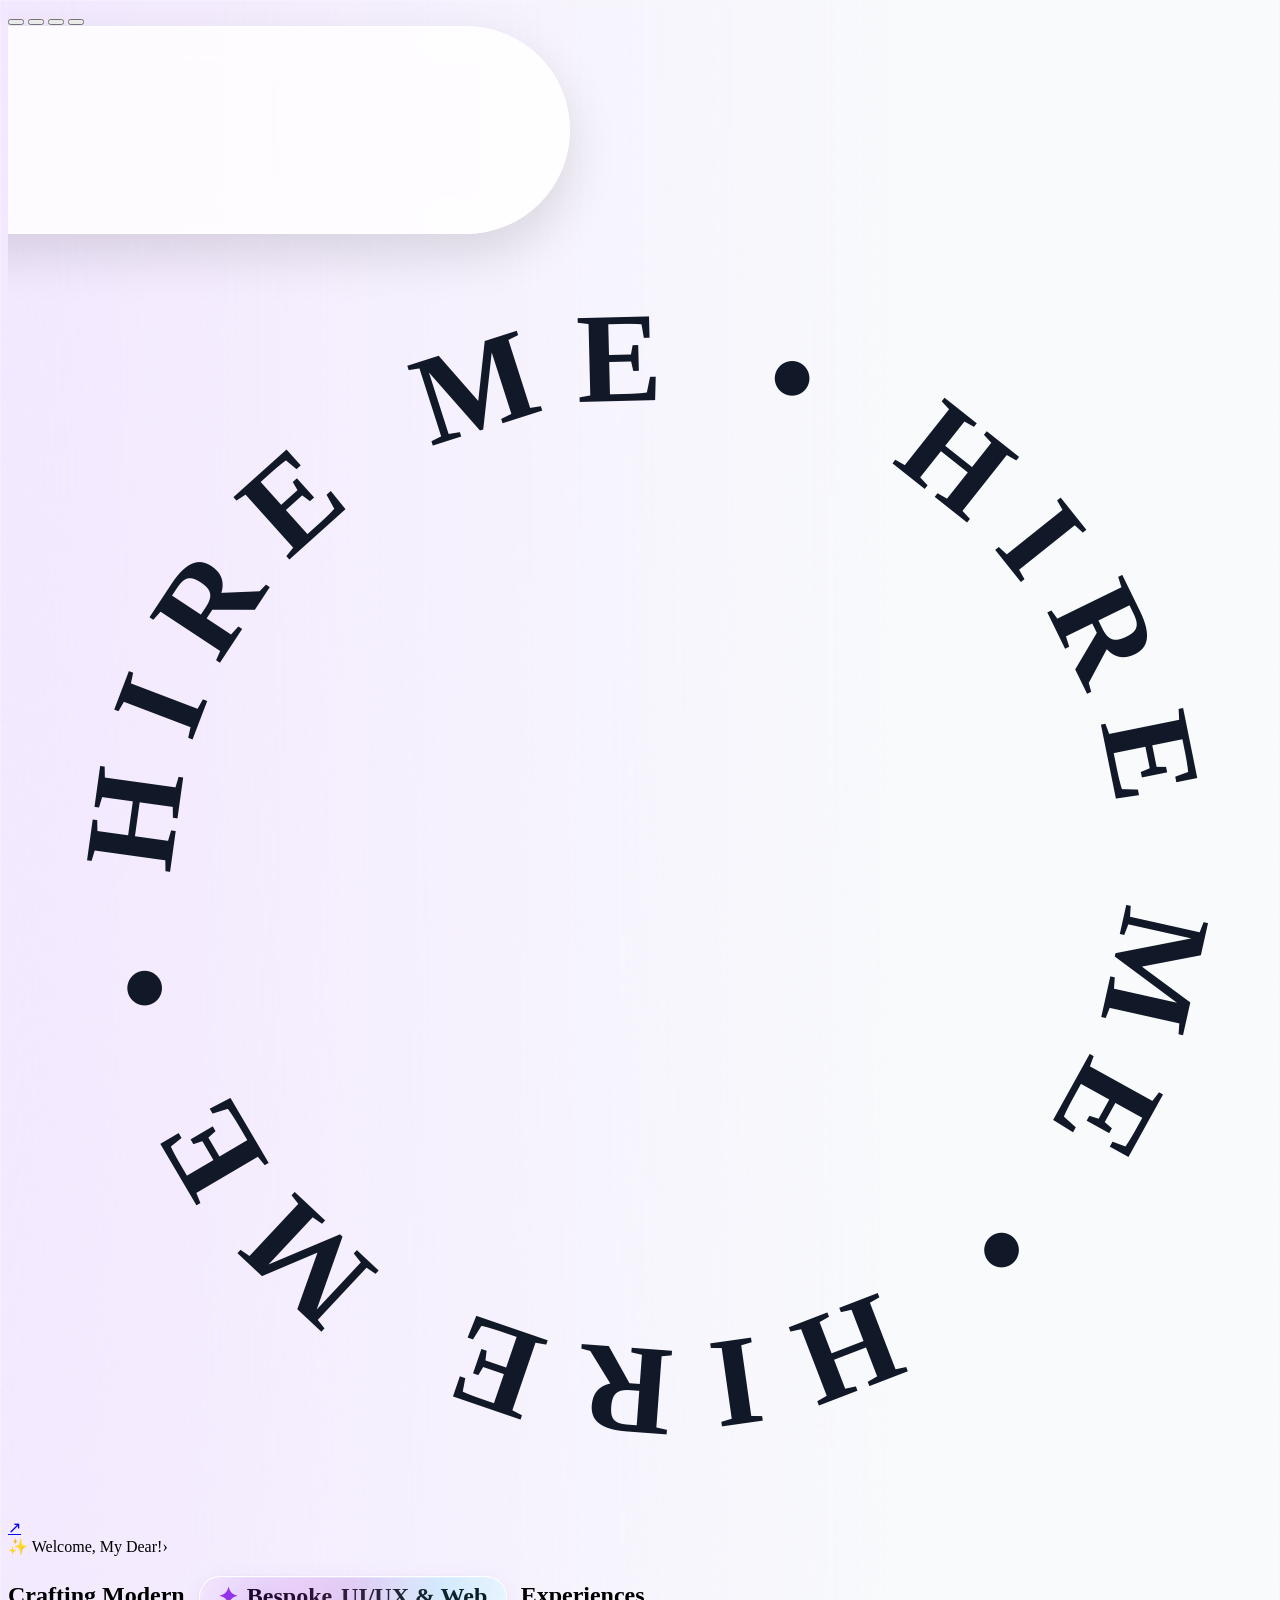
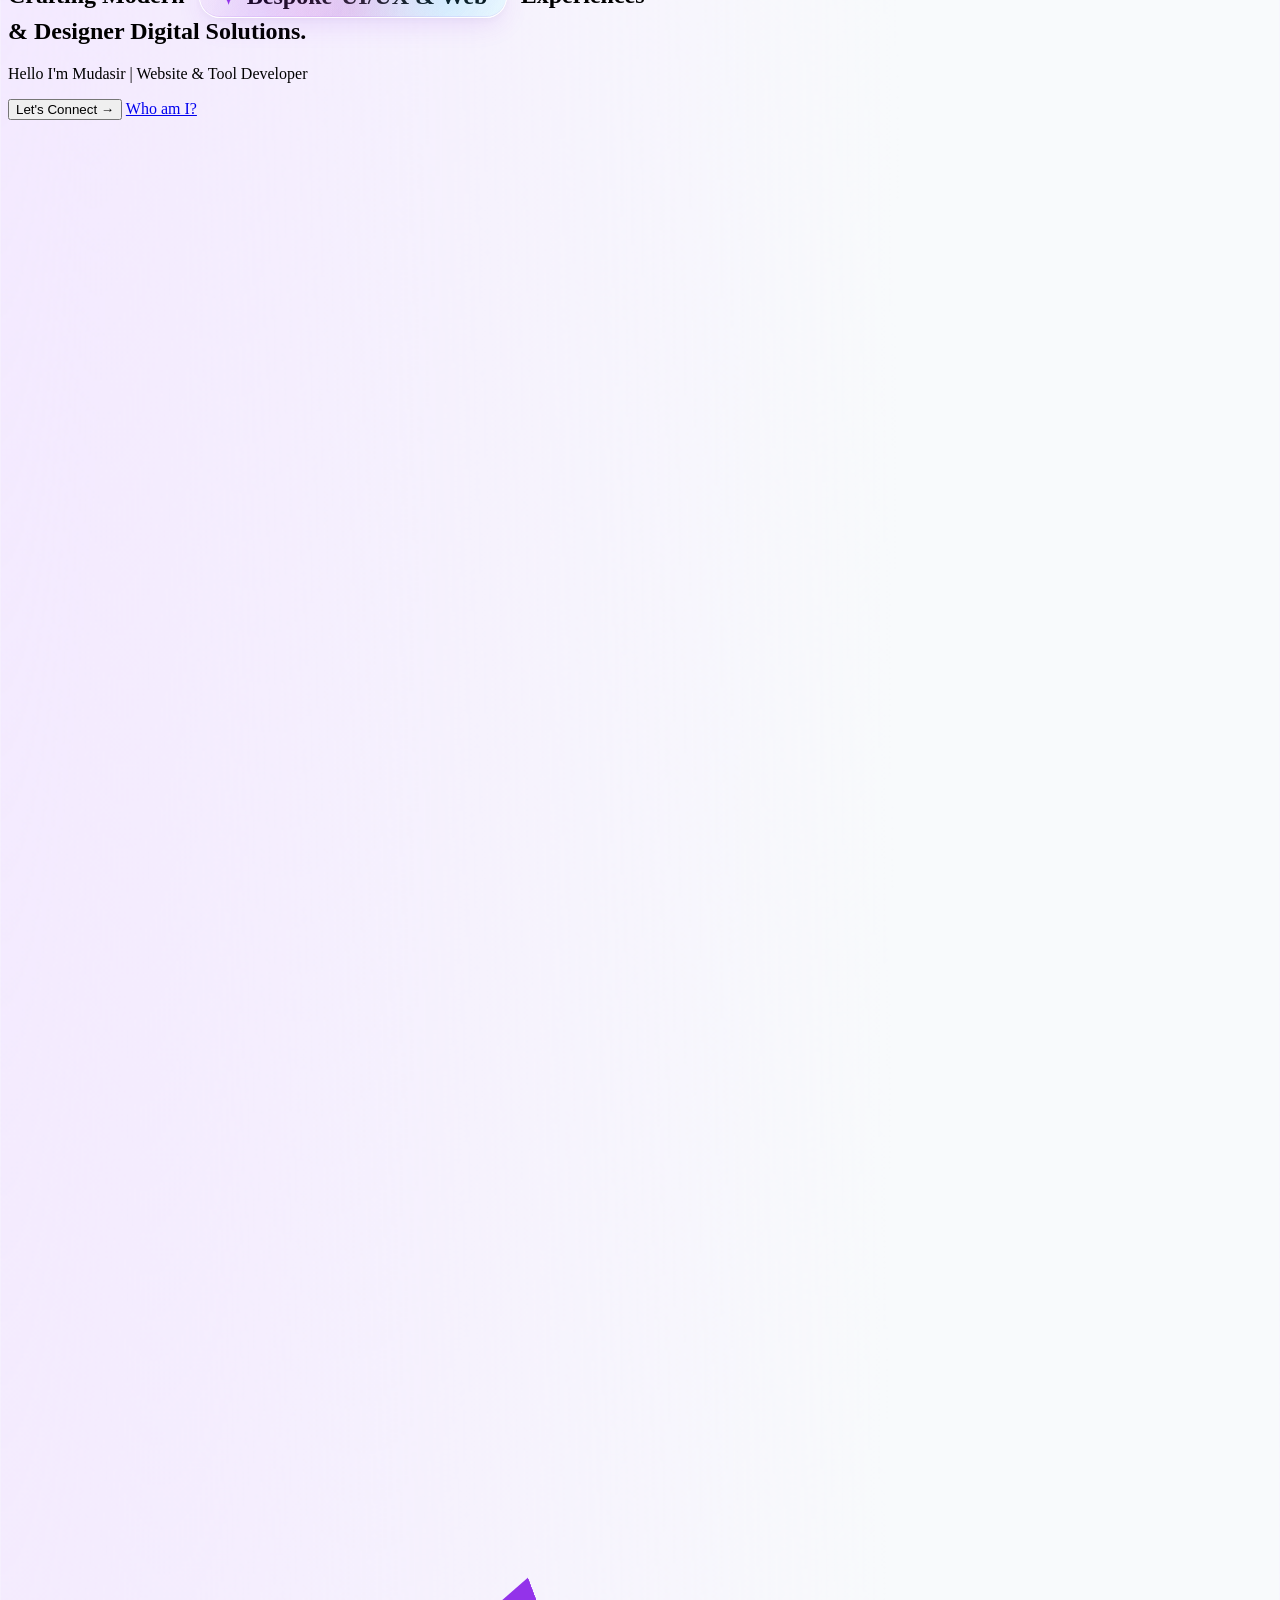
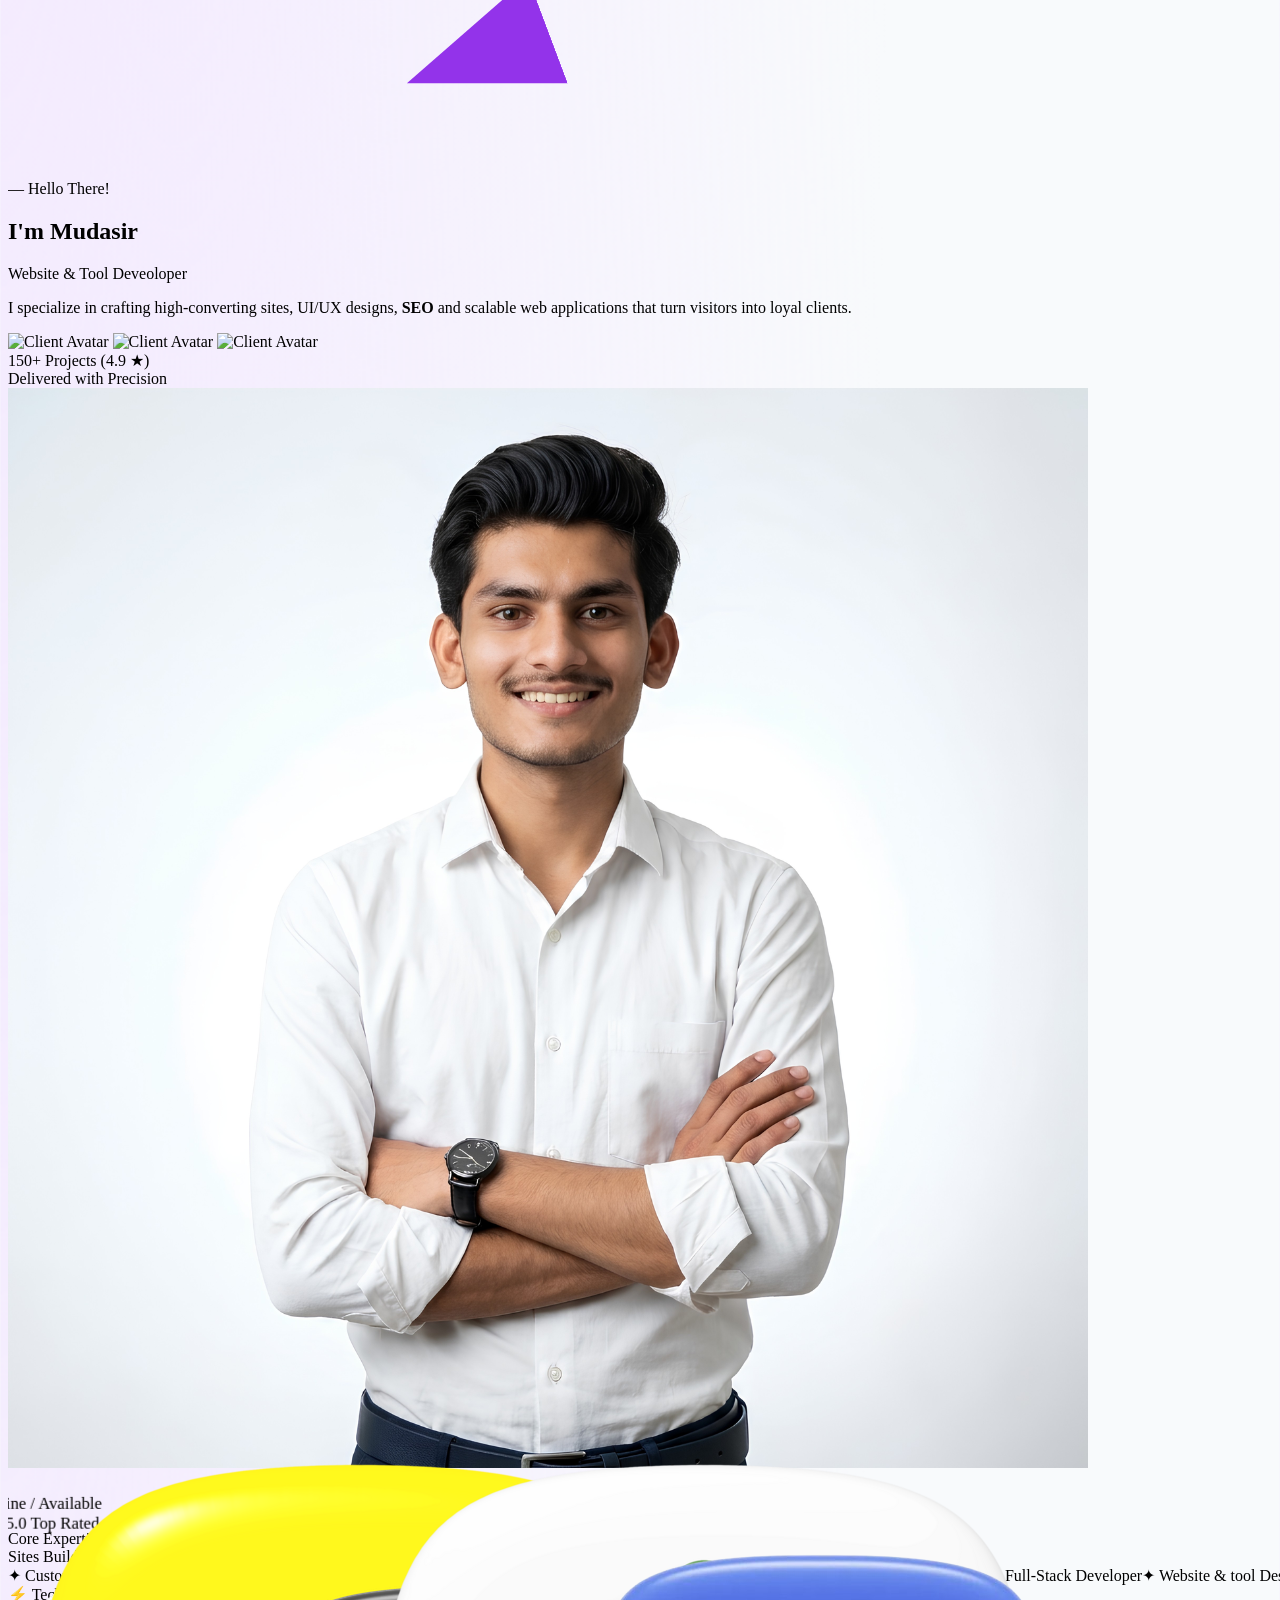
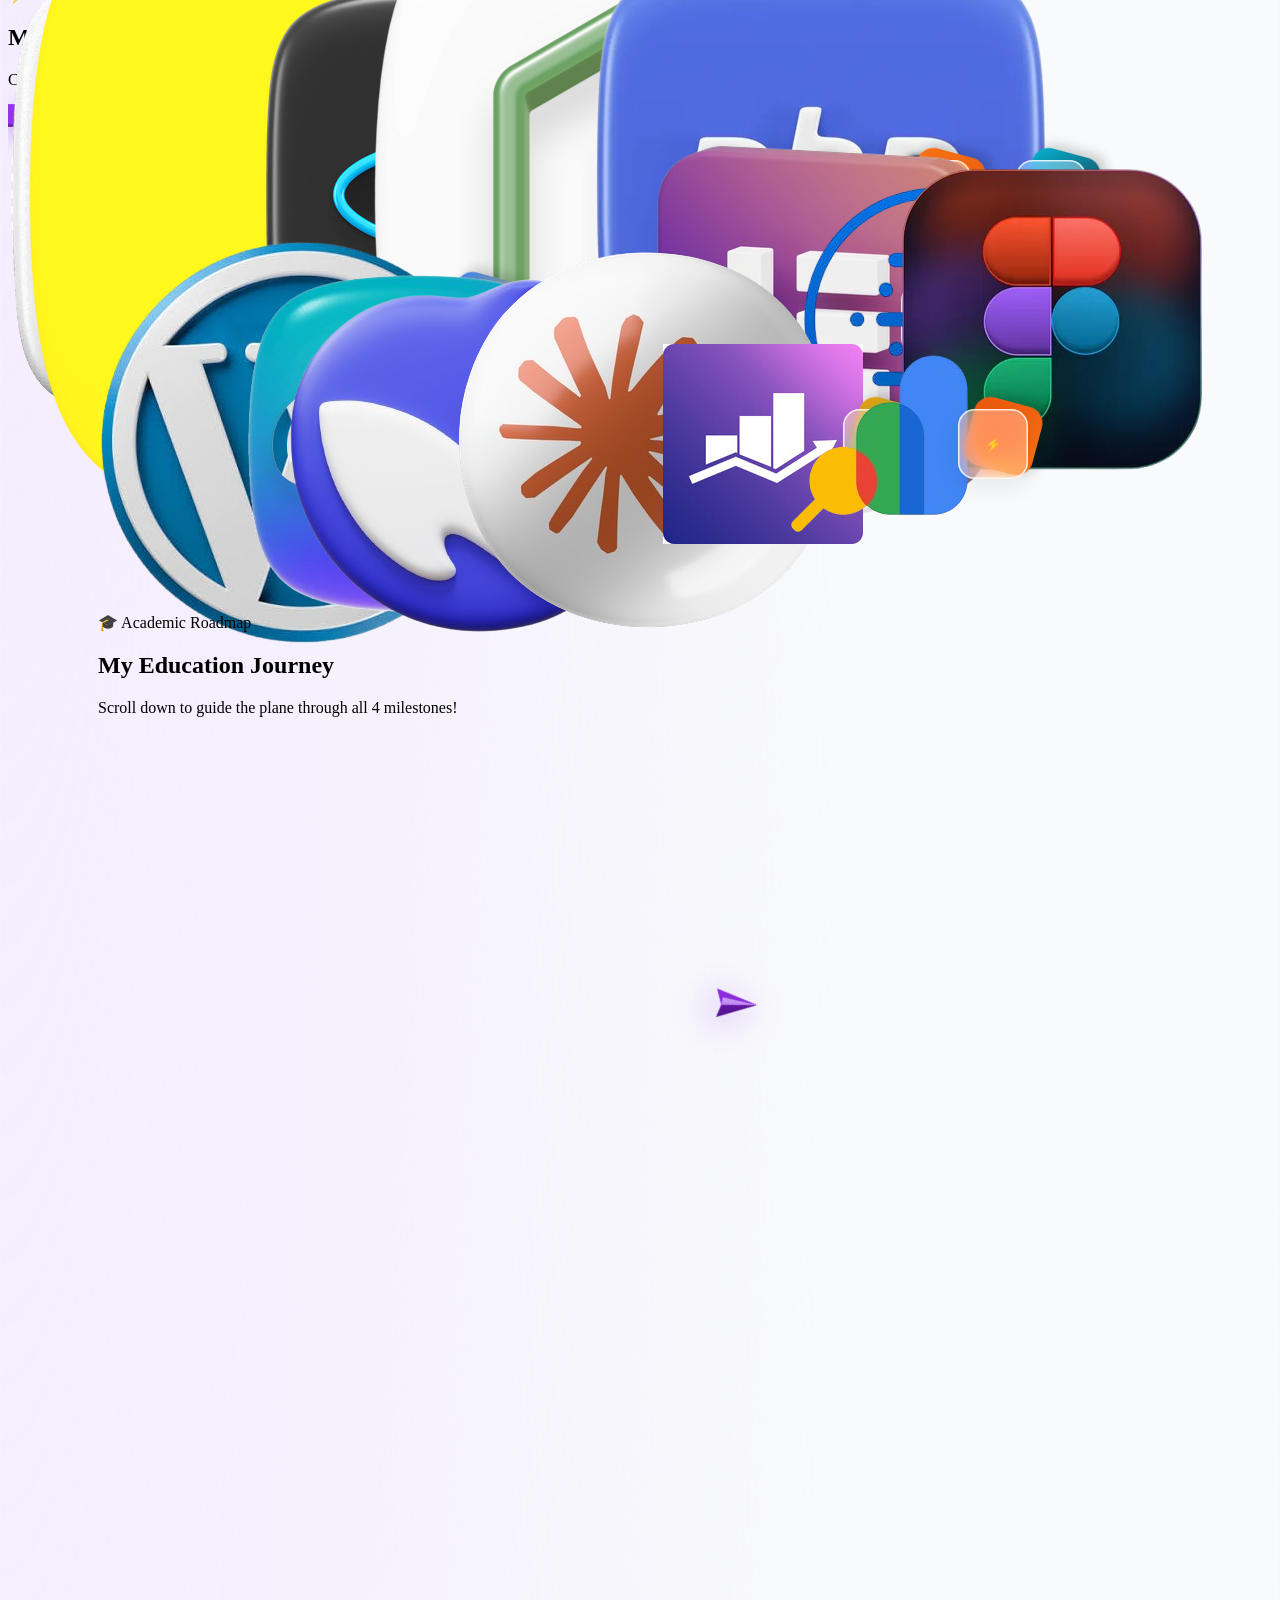
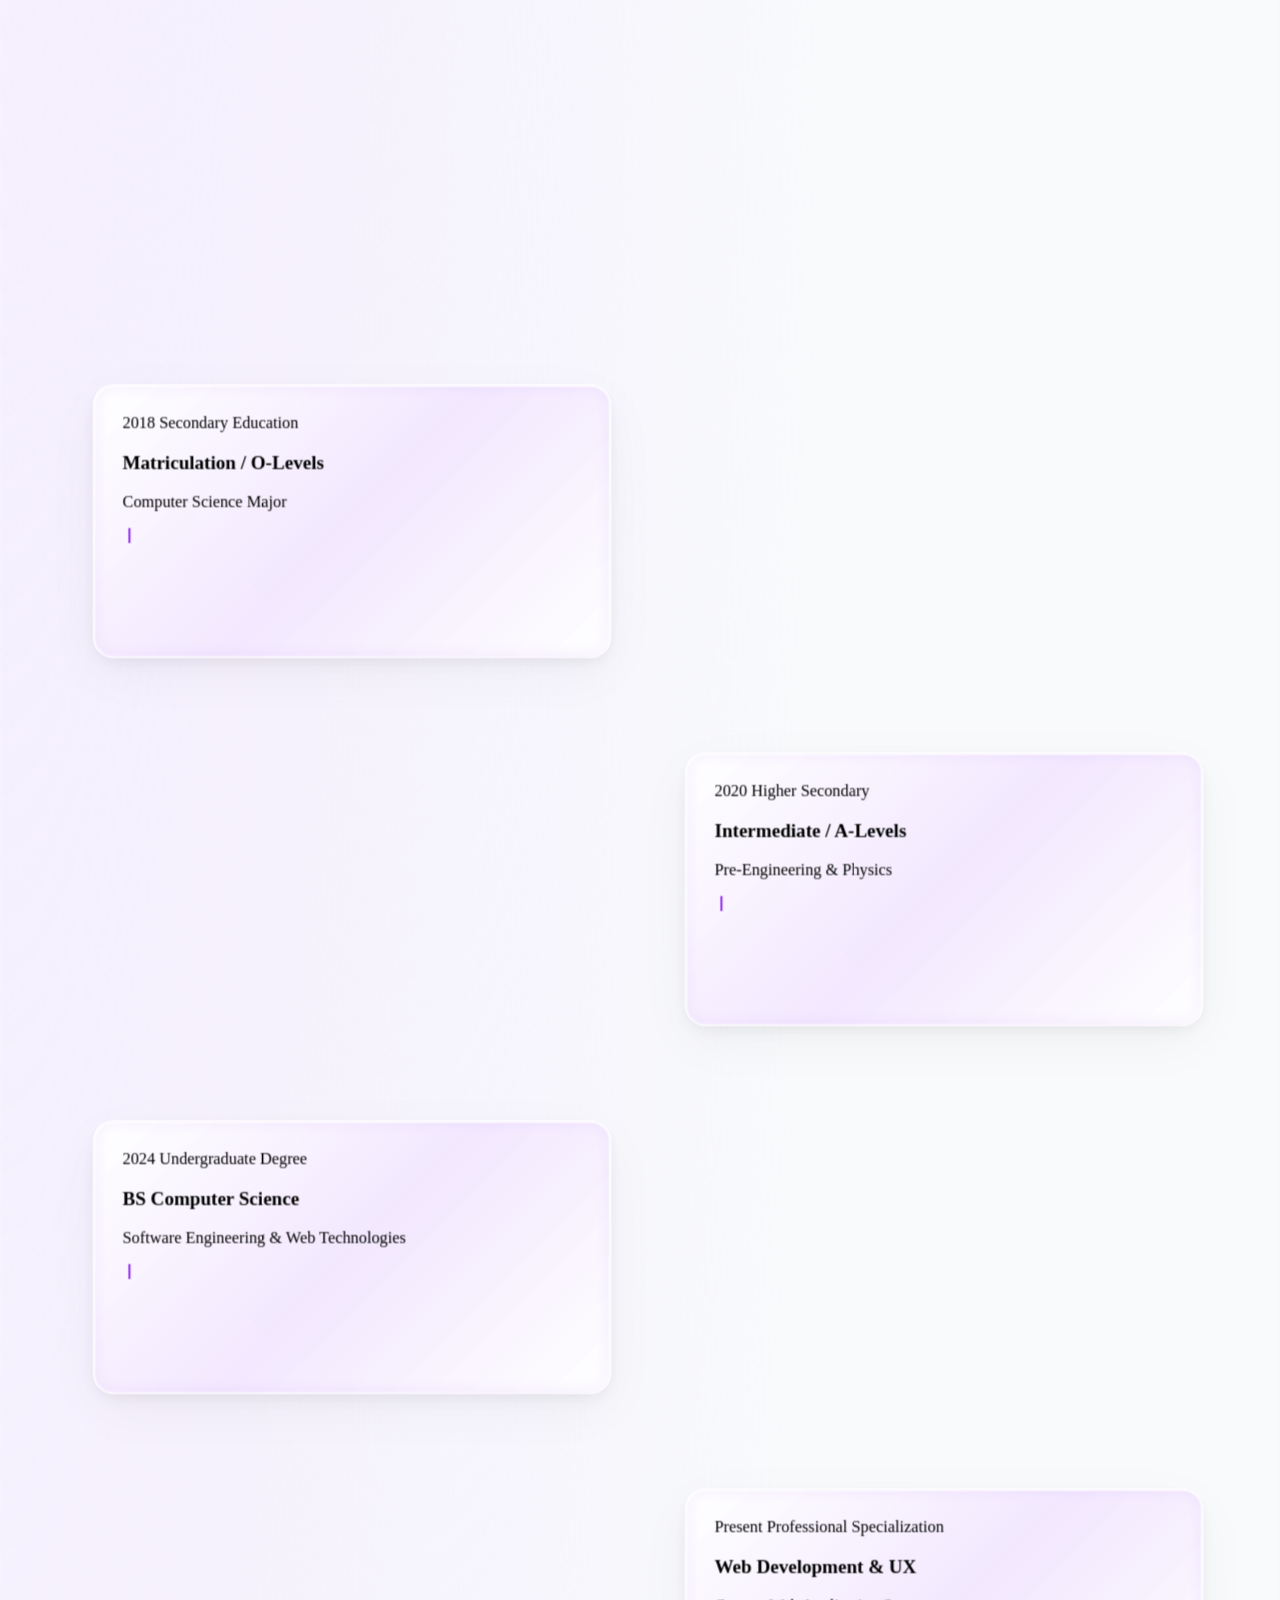
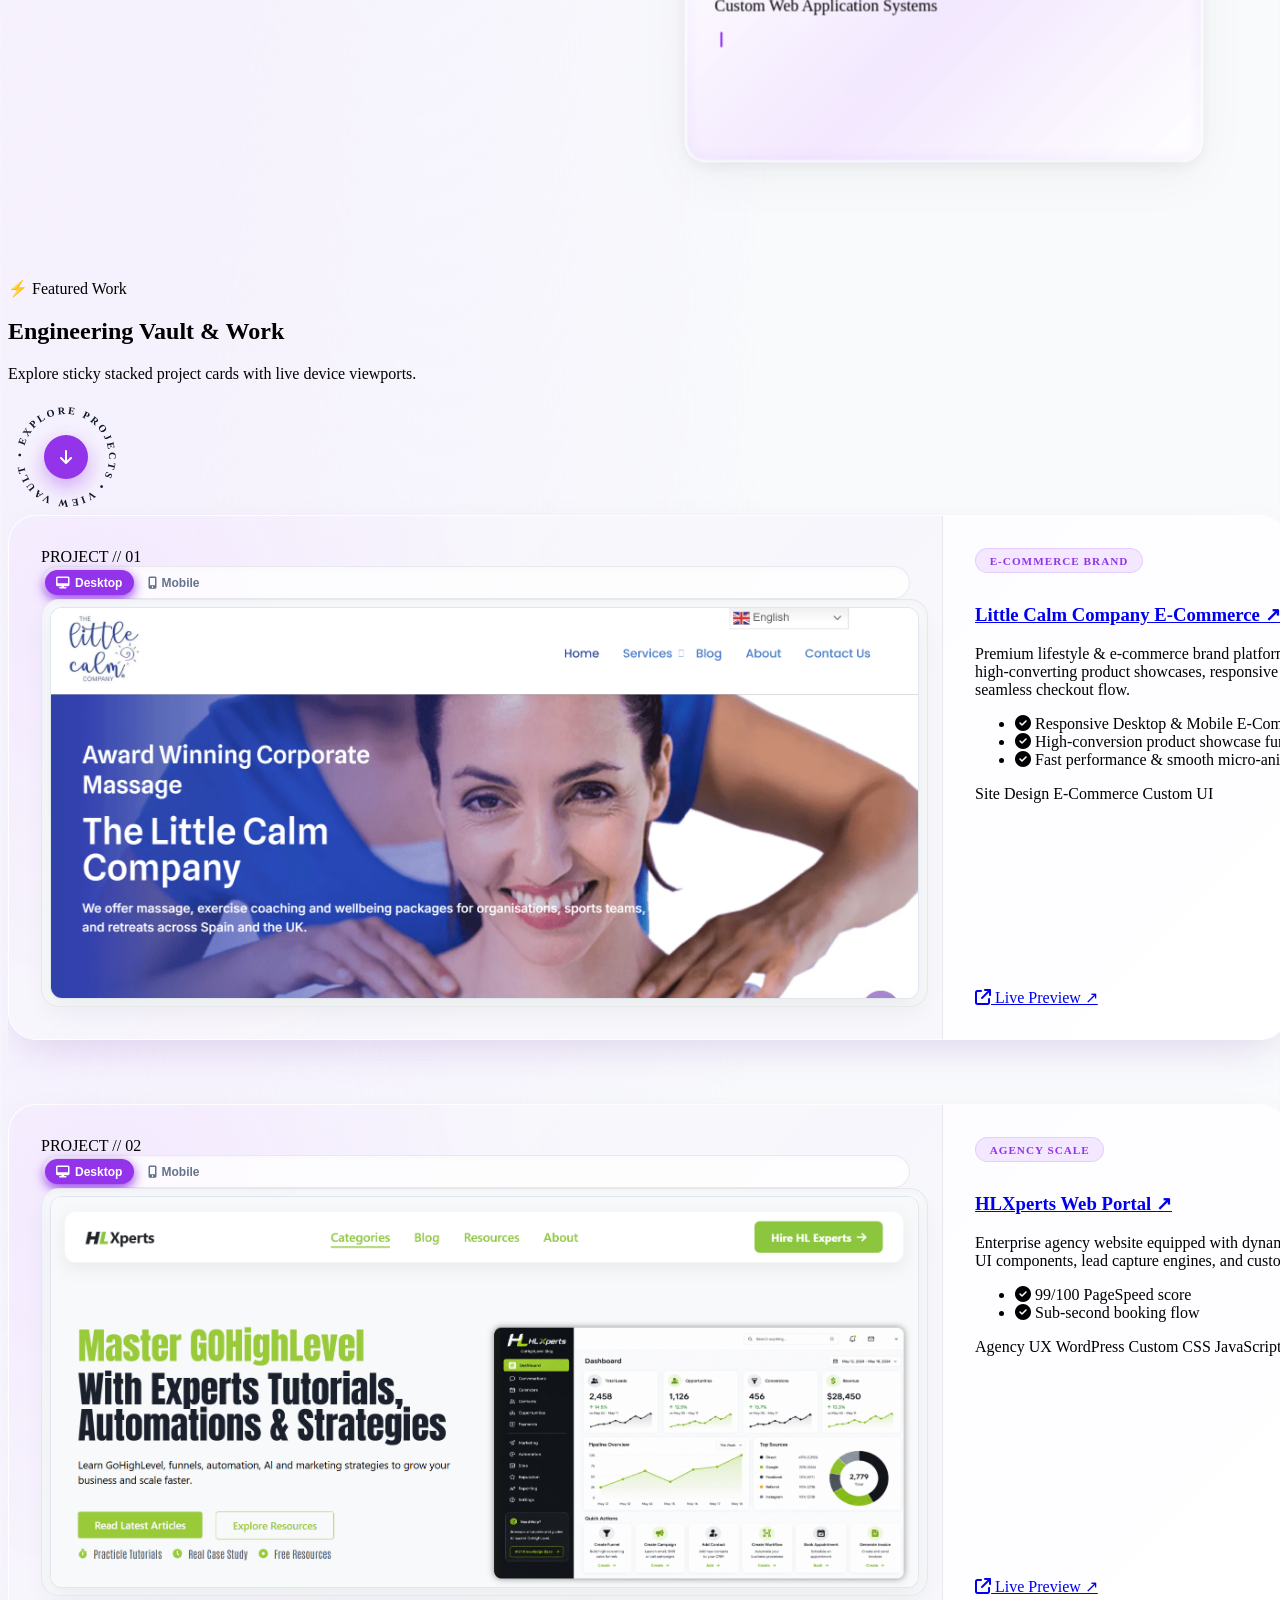
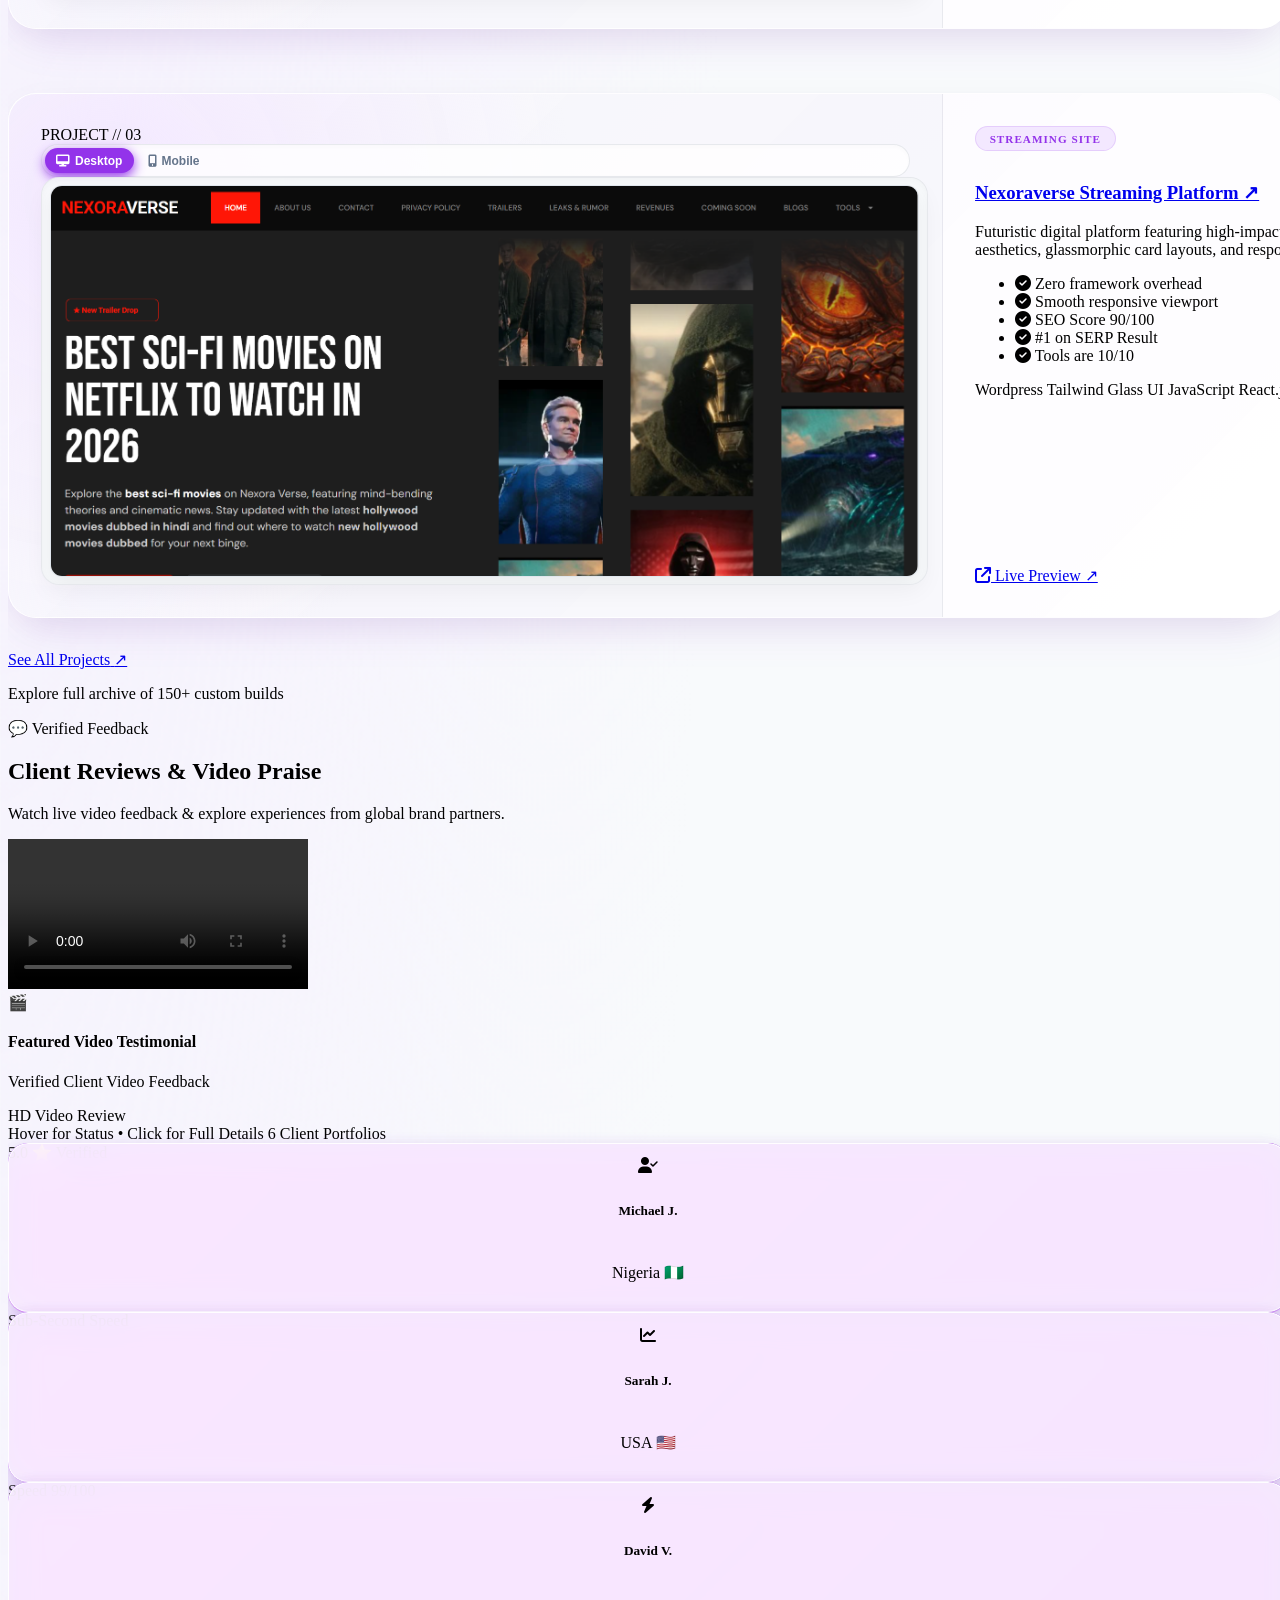
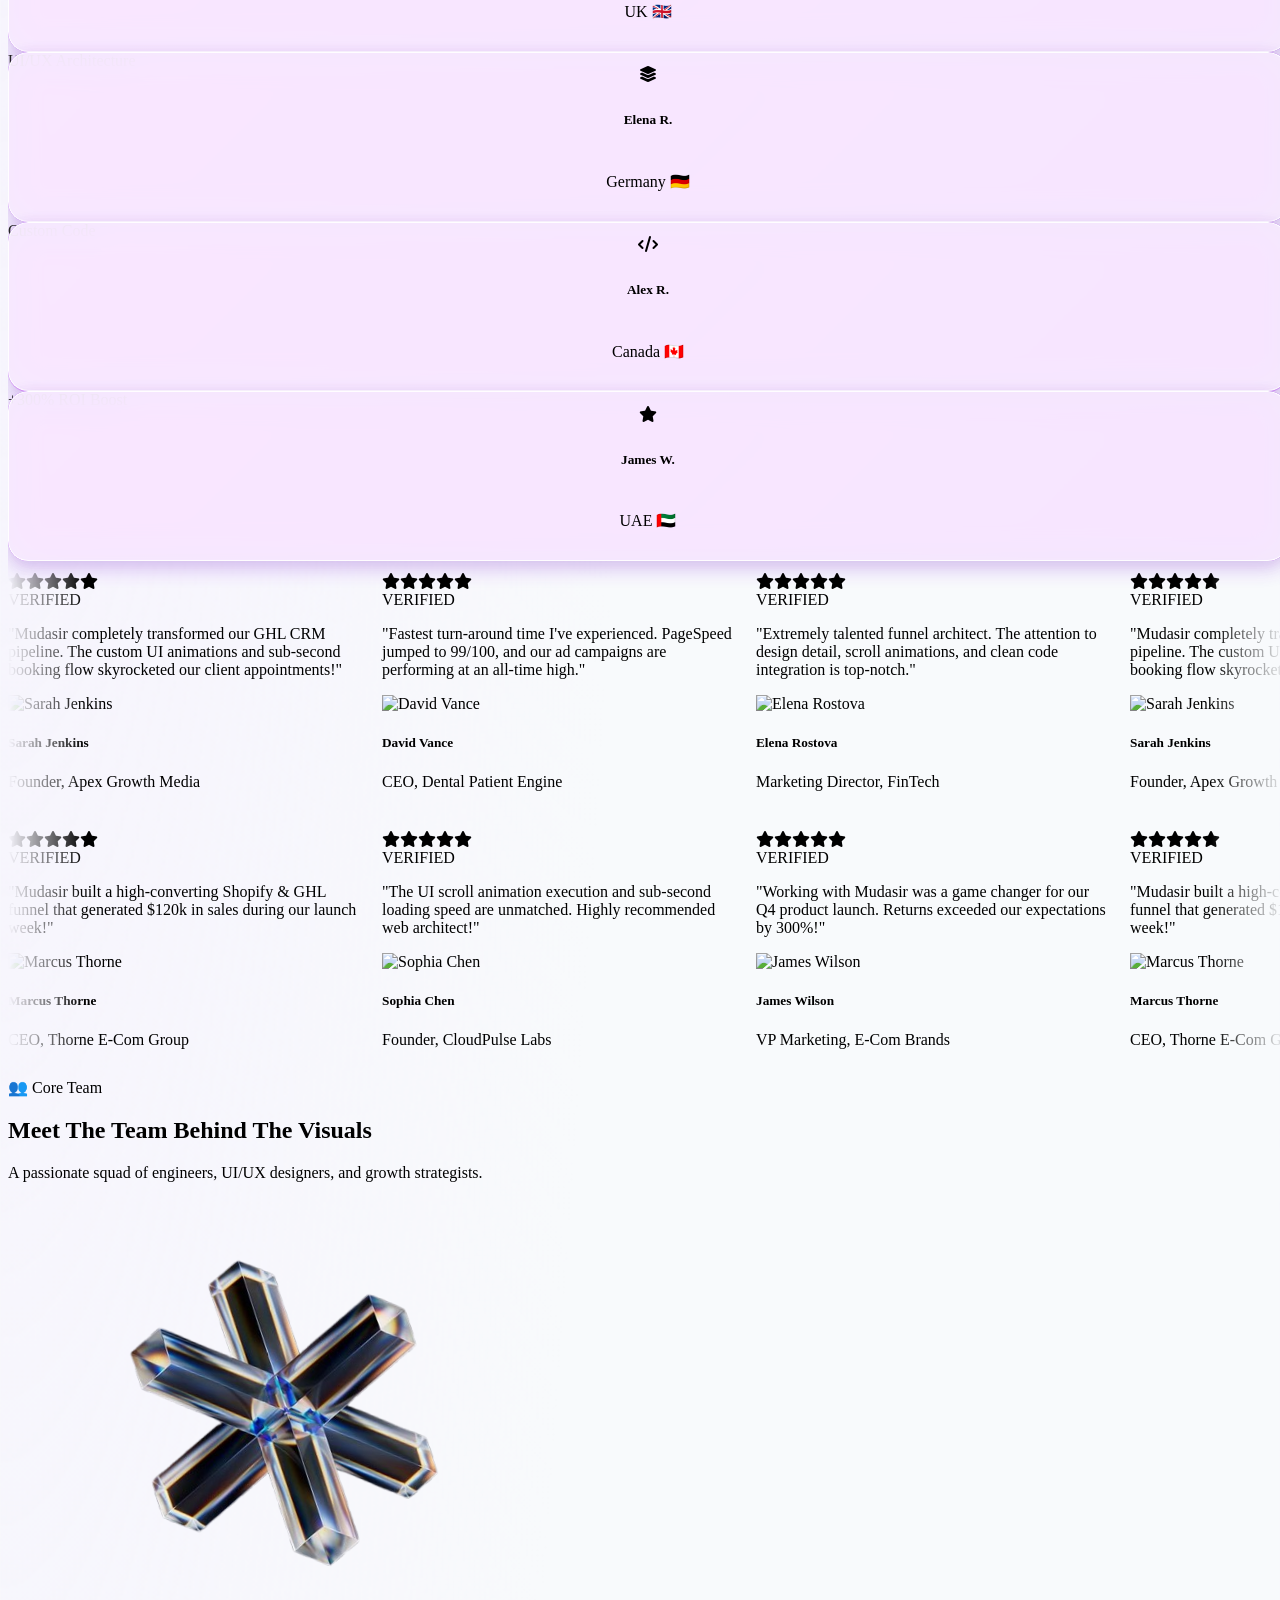
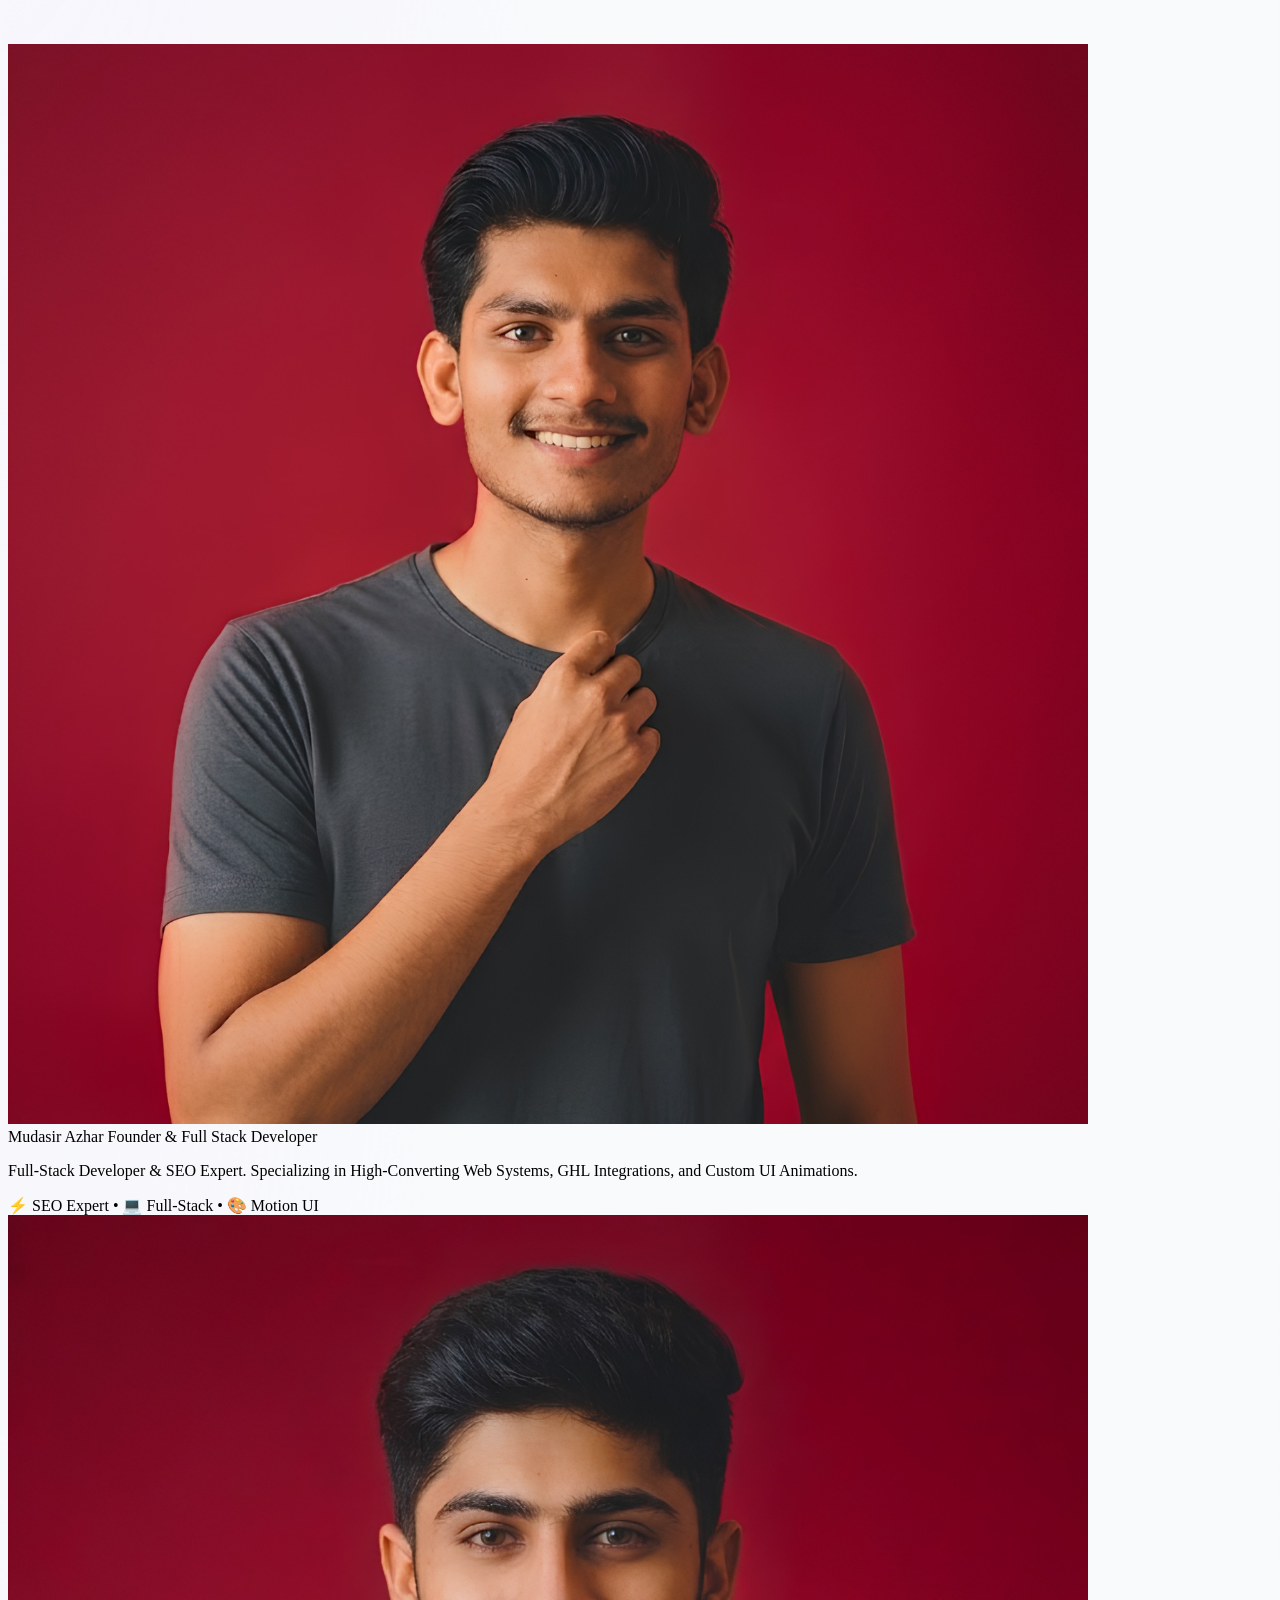
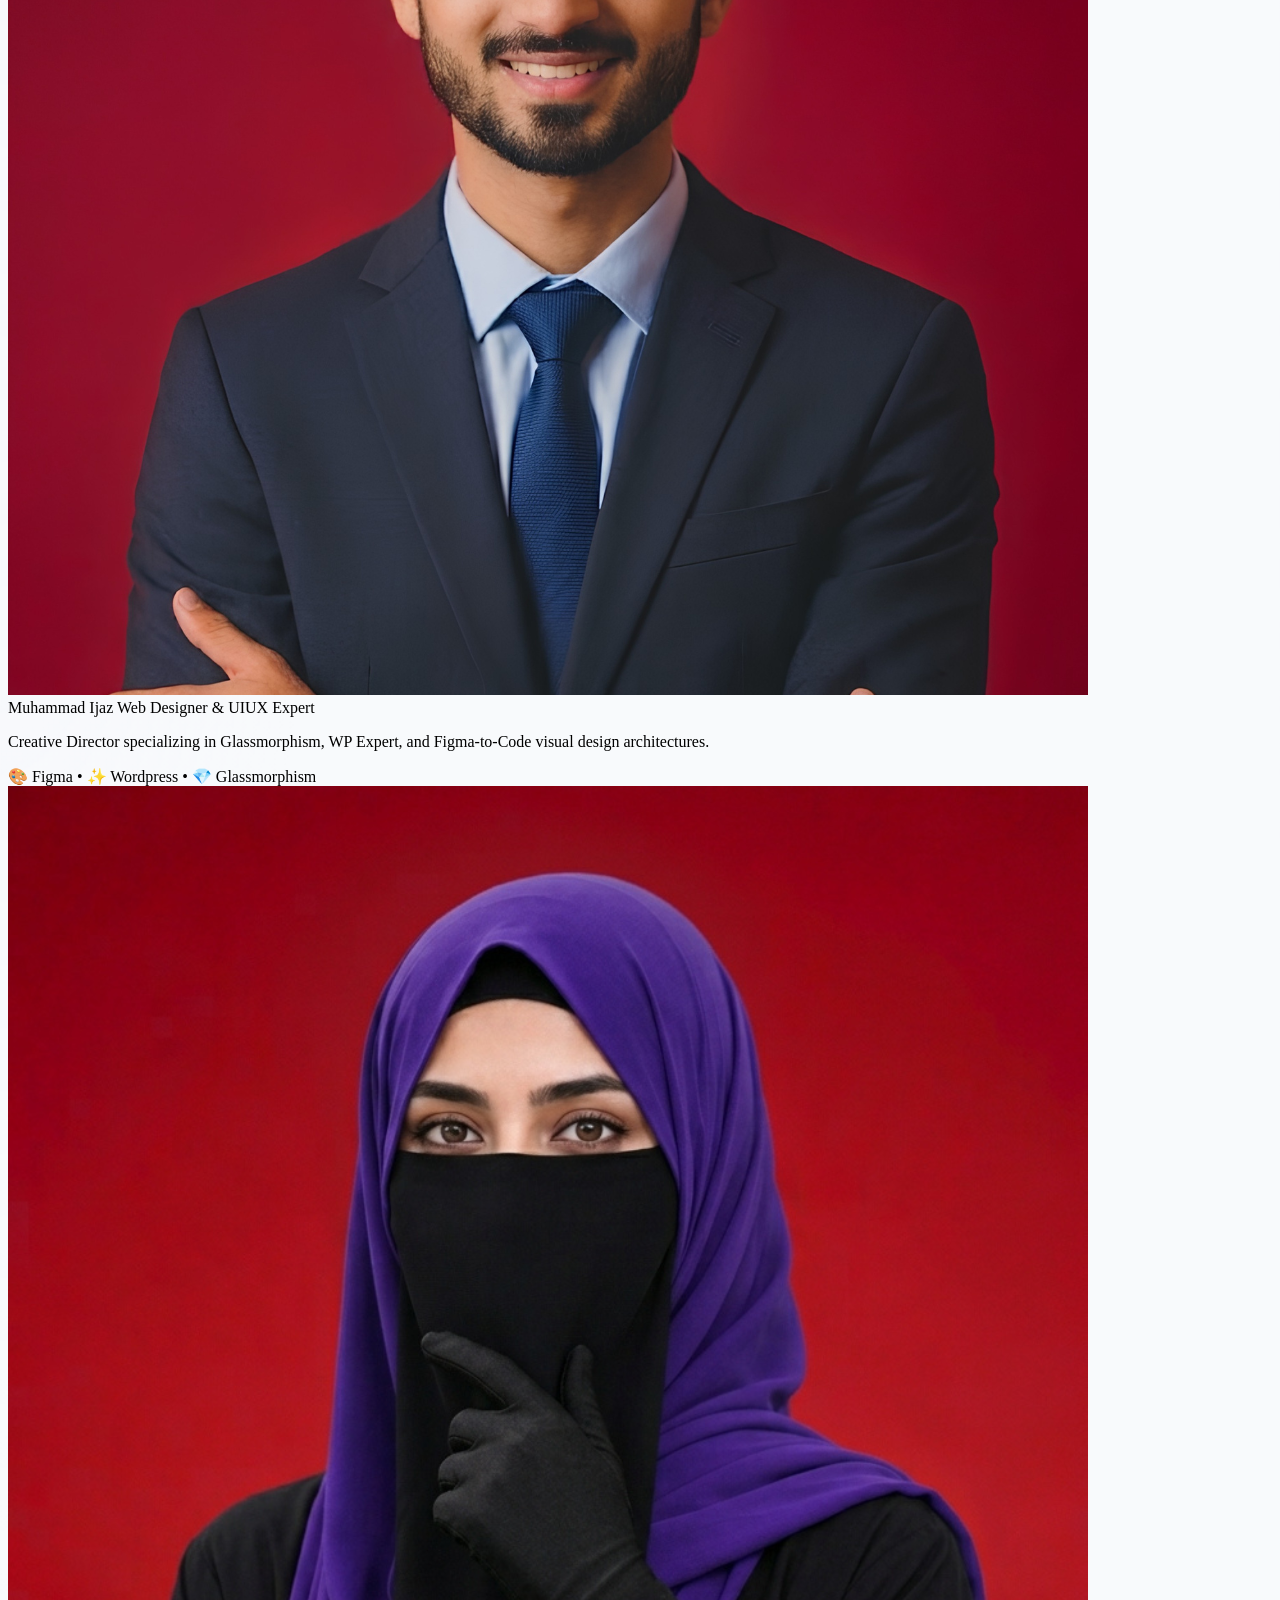
==== commit d17f46b0: "Site Icon change" ====
--- a/index.html
+++ b/index.html
@@ -3,6 +3,10 @@
 <head>
   <meta charset="UTF-8">
   <meta name="viewport" content="width=device-width, initial-scale=1.0">
+  <!-- Site Favicon & Brand Icons -->
+<link rel="icon" type="image/svg+xml" href="favicon.svg">
+<link rel="alternate icon" type="image/png" href="mudasirimage.png">
+<link rel="apple-touch-icon" href="mudasirimage.png">
   <title>Mudasir | Portfolio</title>
   
   <!-- Tailwind CSS CDN -->
@@ -2399,4 +2403,4 @@
   <!-- Custom JavaScript File Link -->
   <script src="script.js"></script>
 </body>
-</html>+</html>
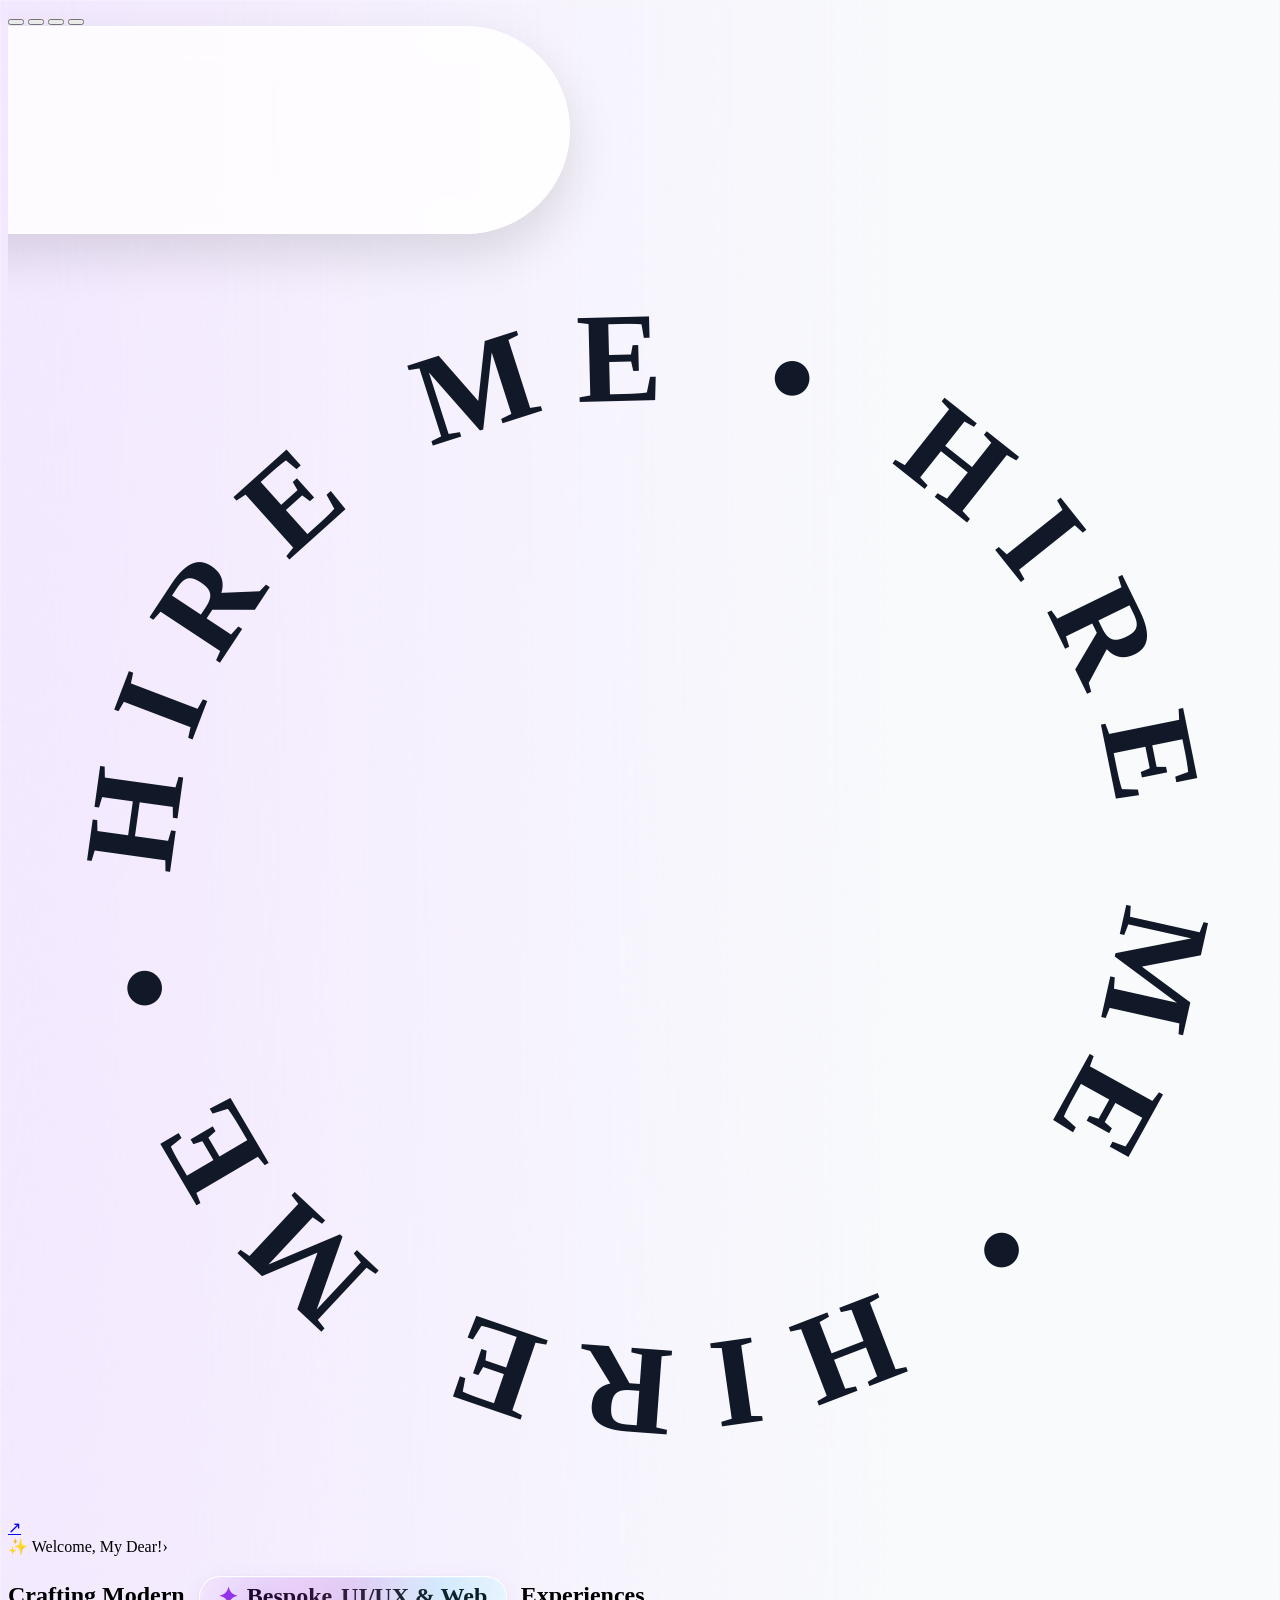
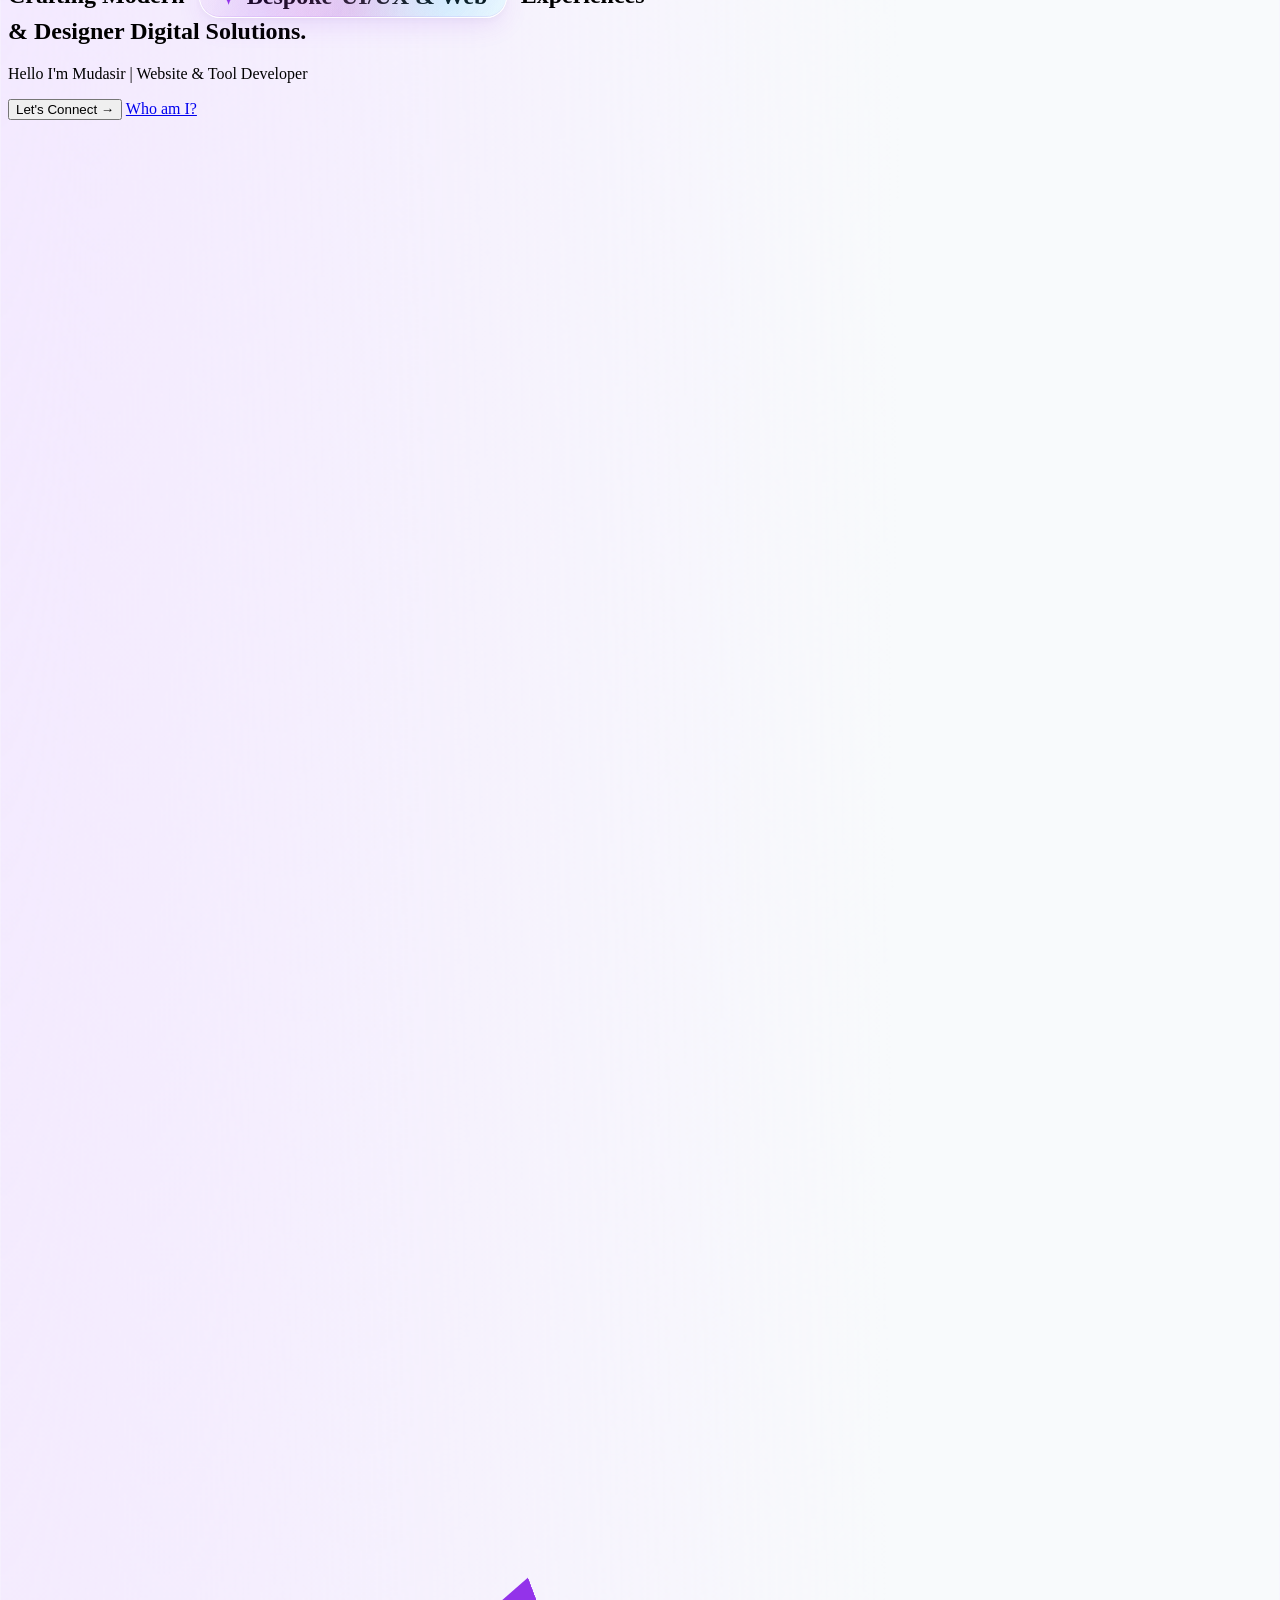
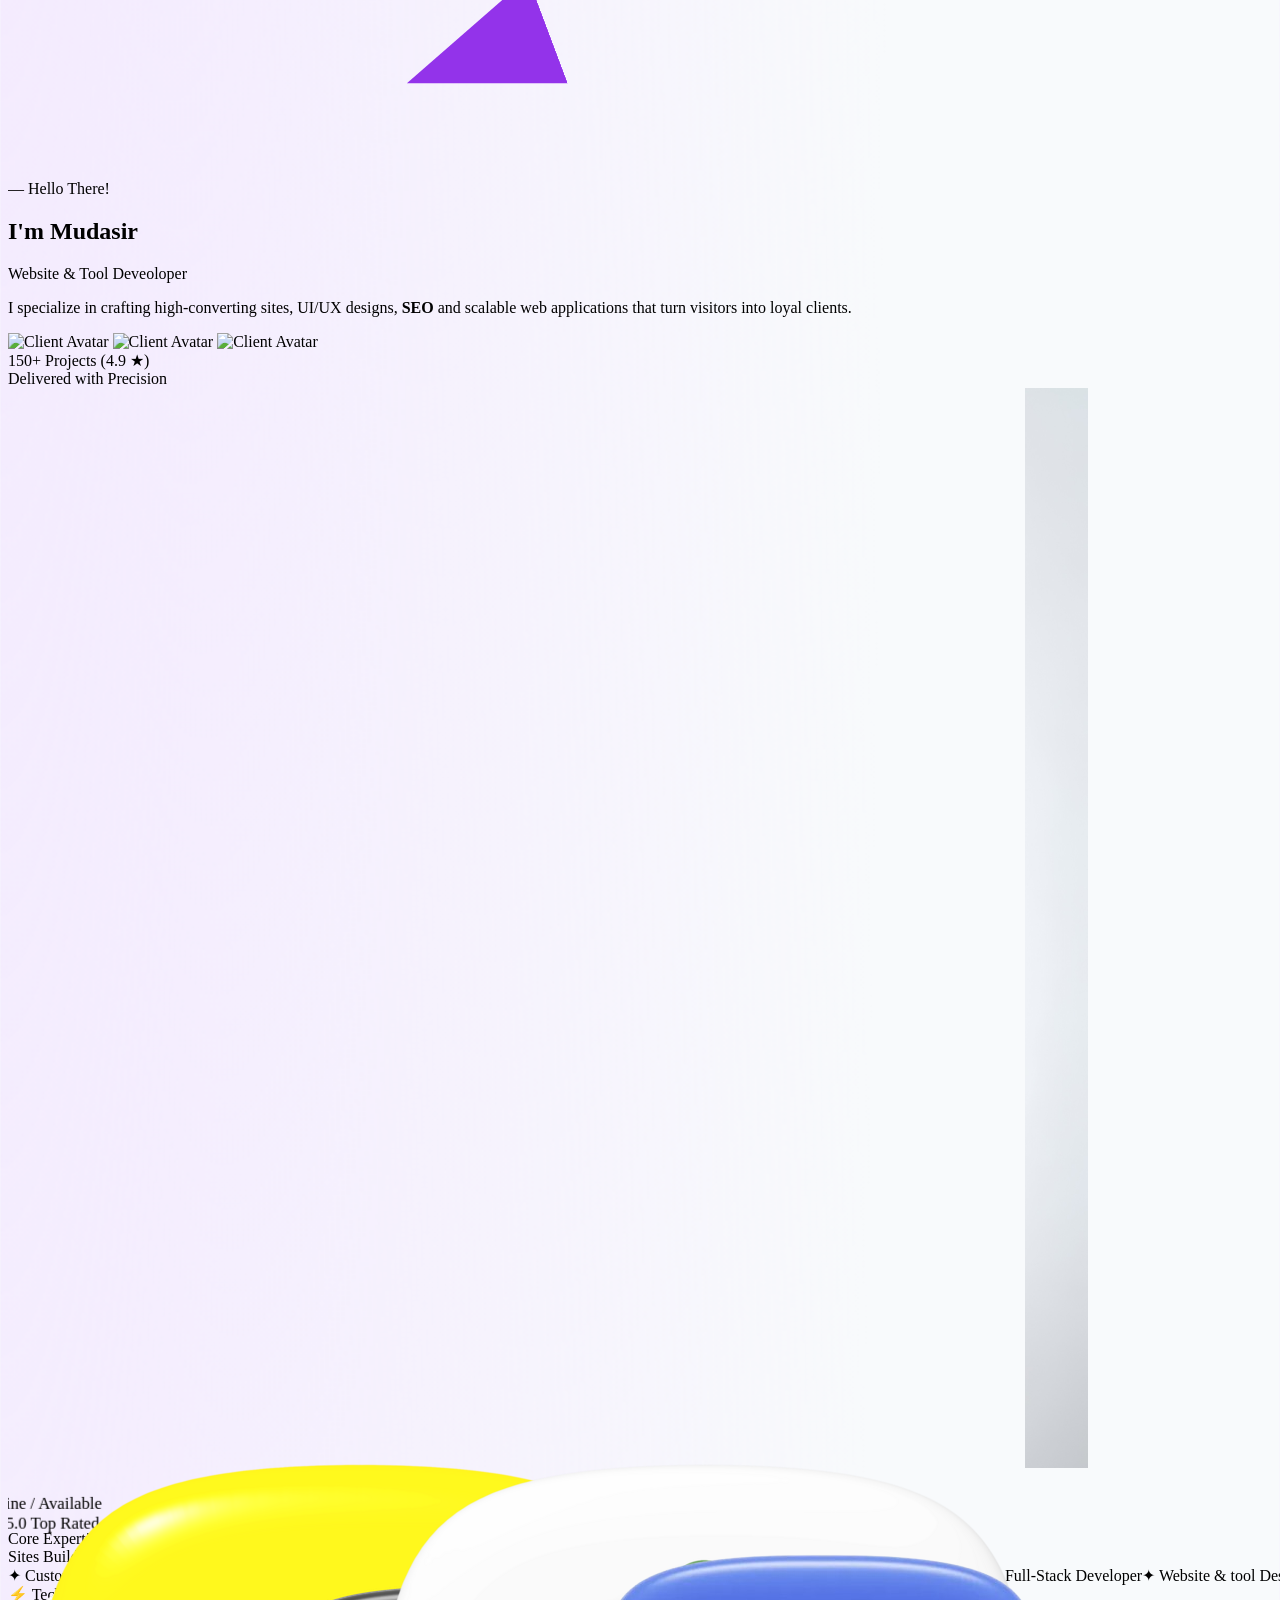
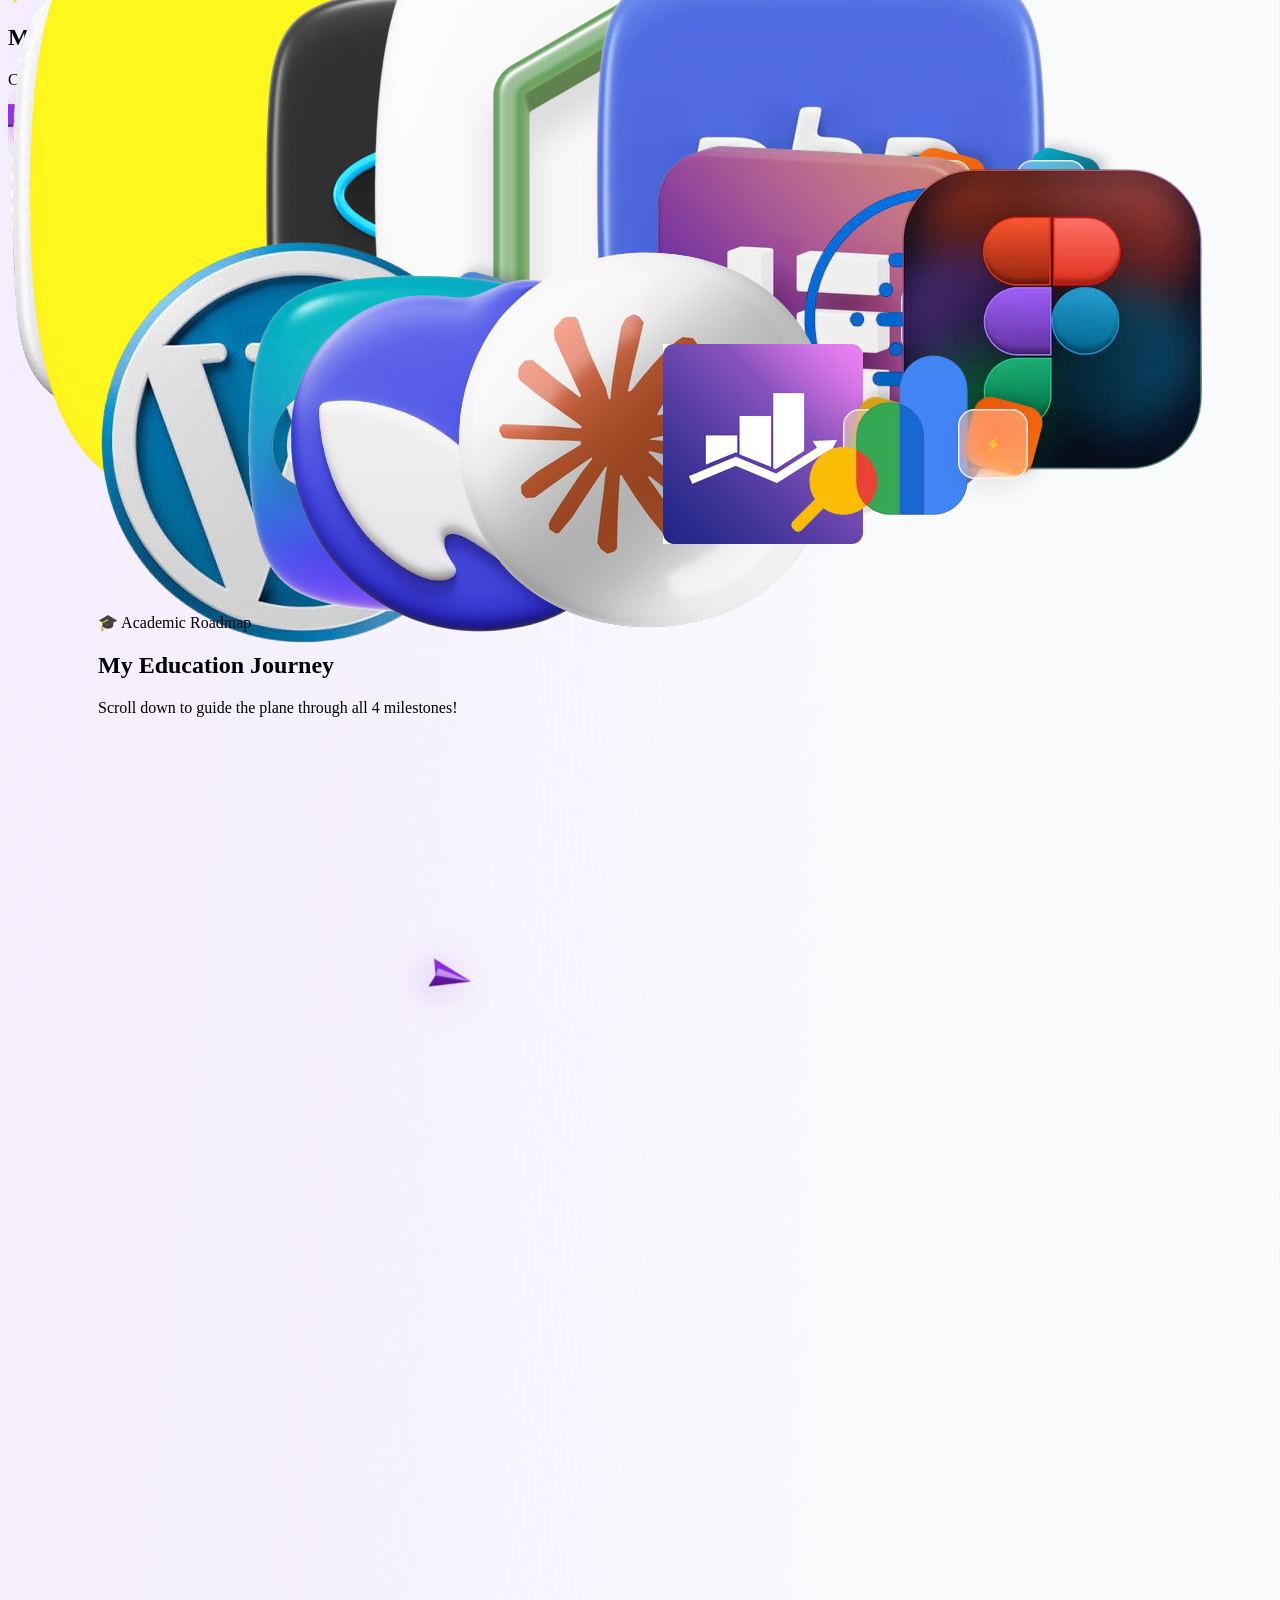
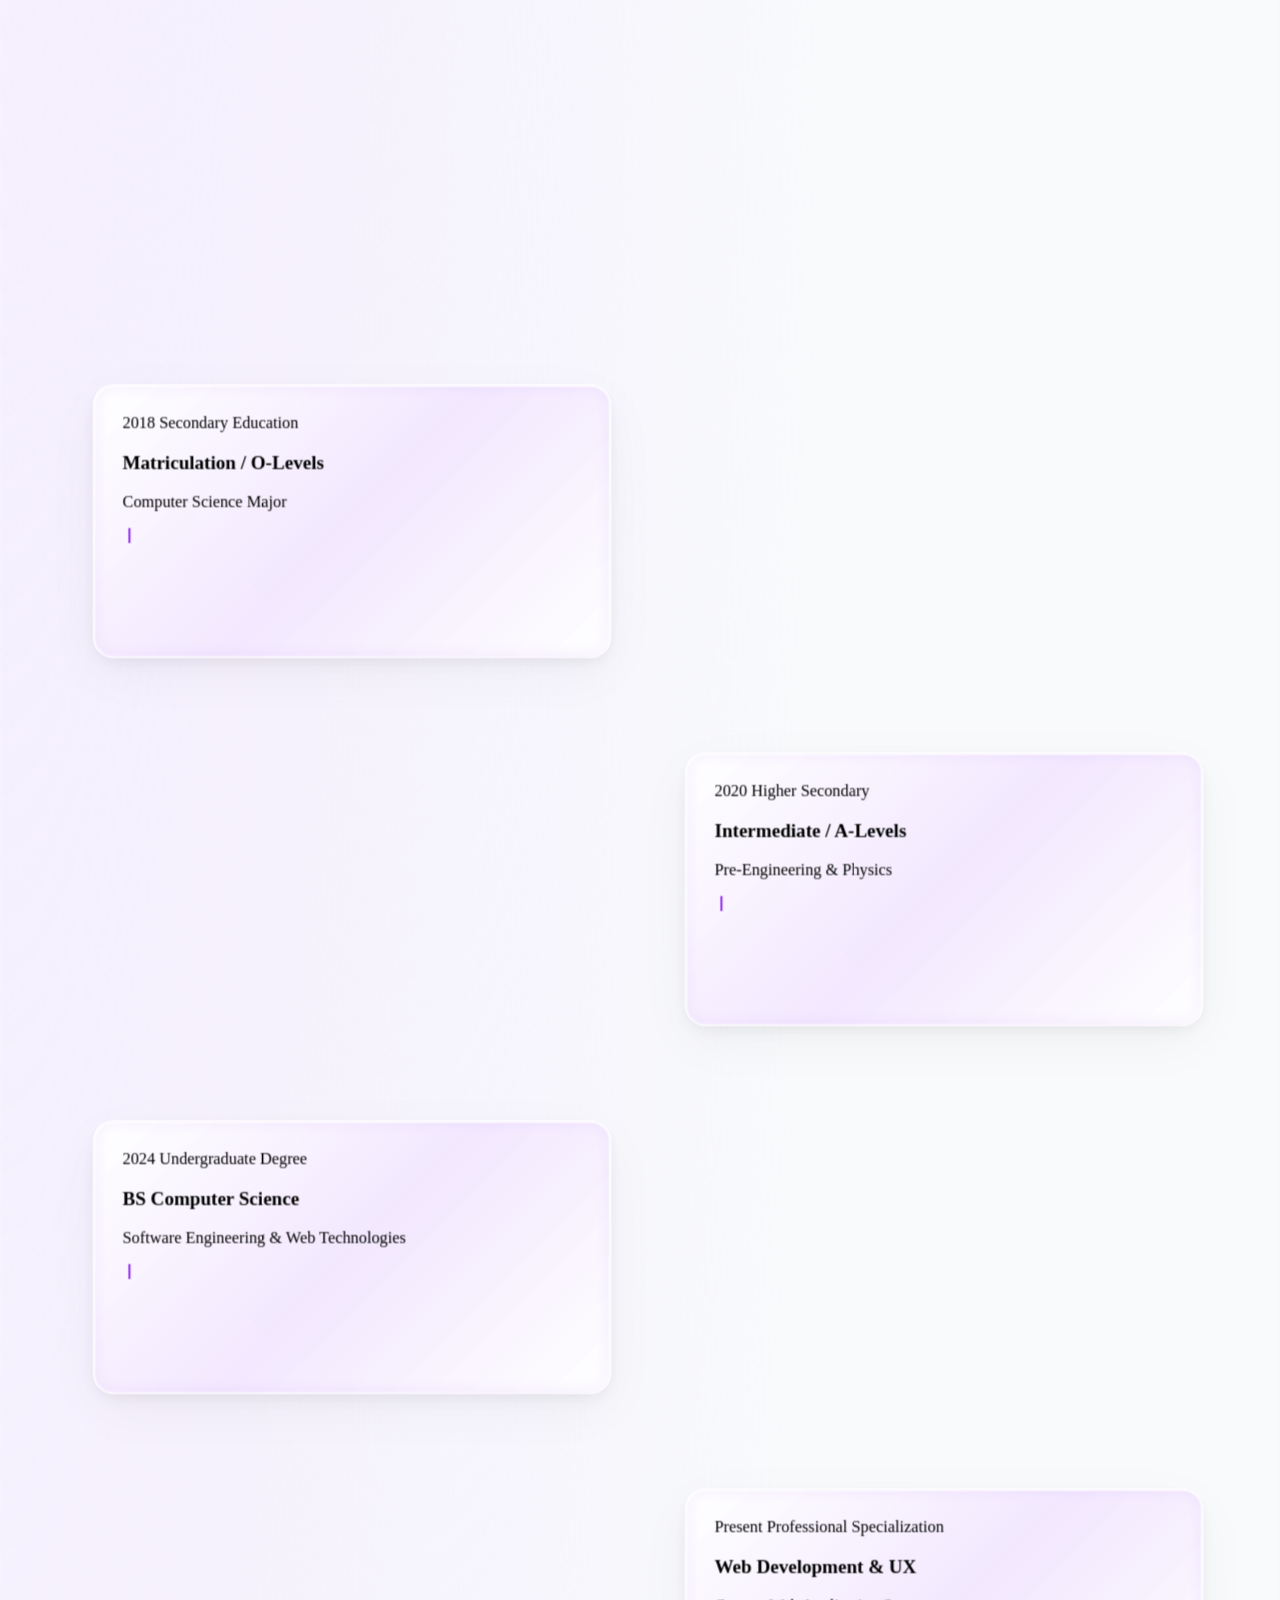
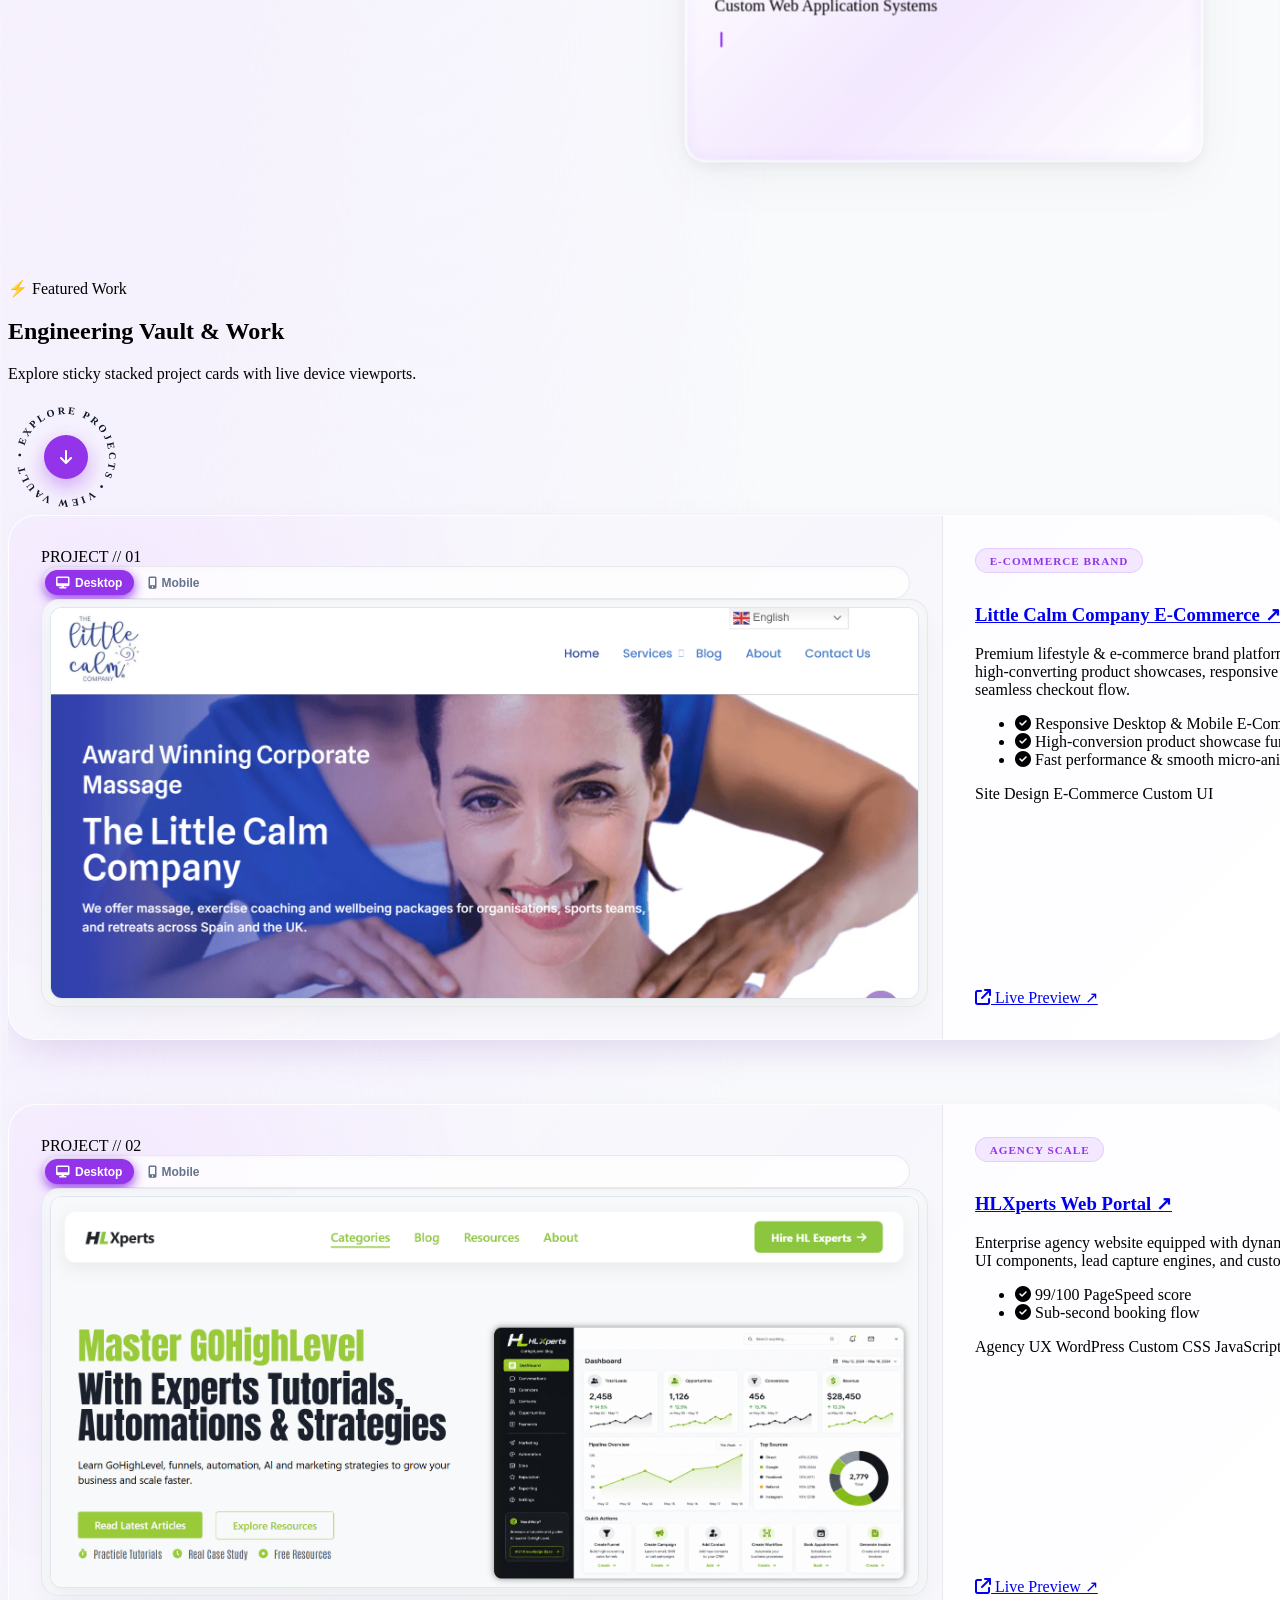
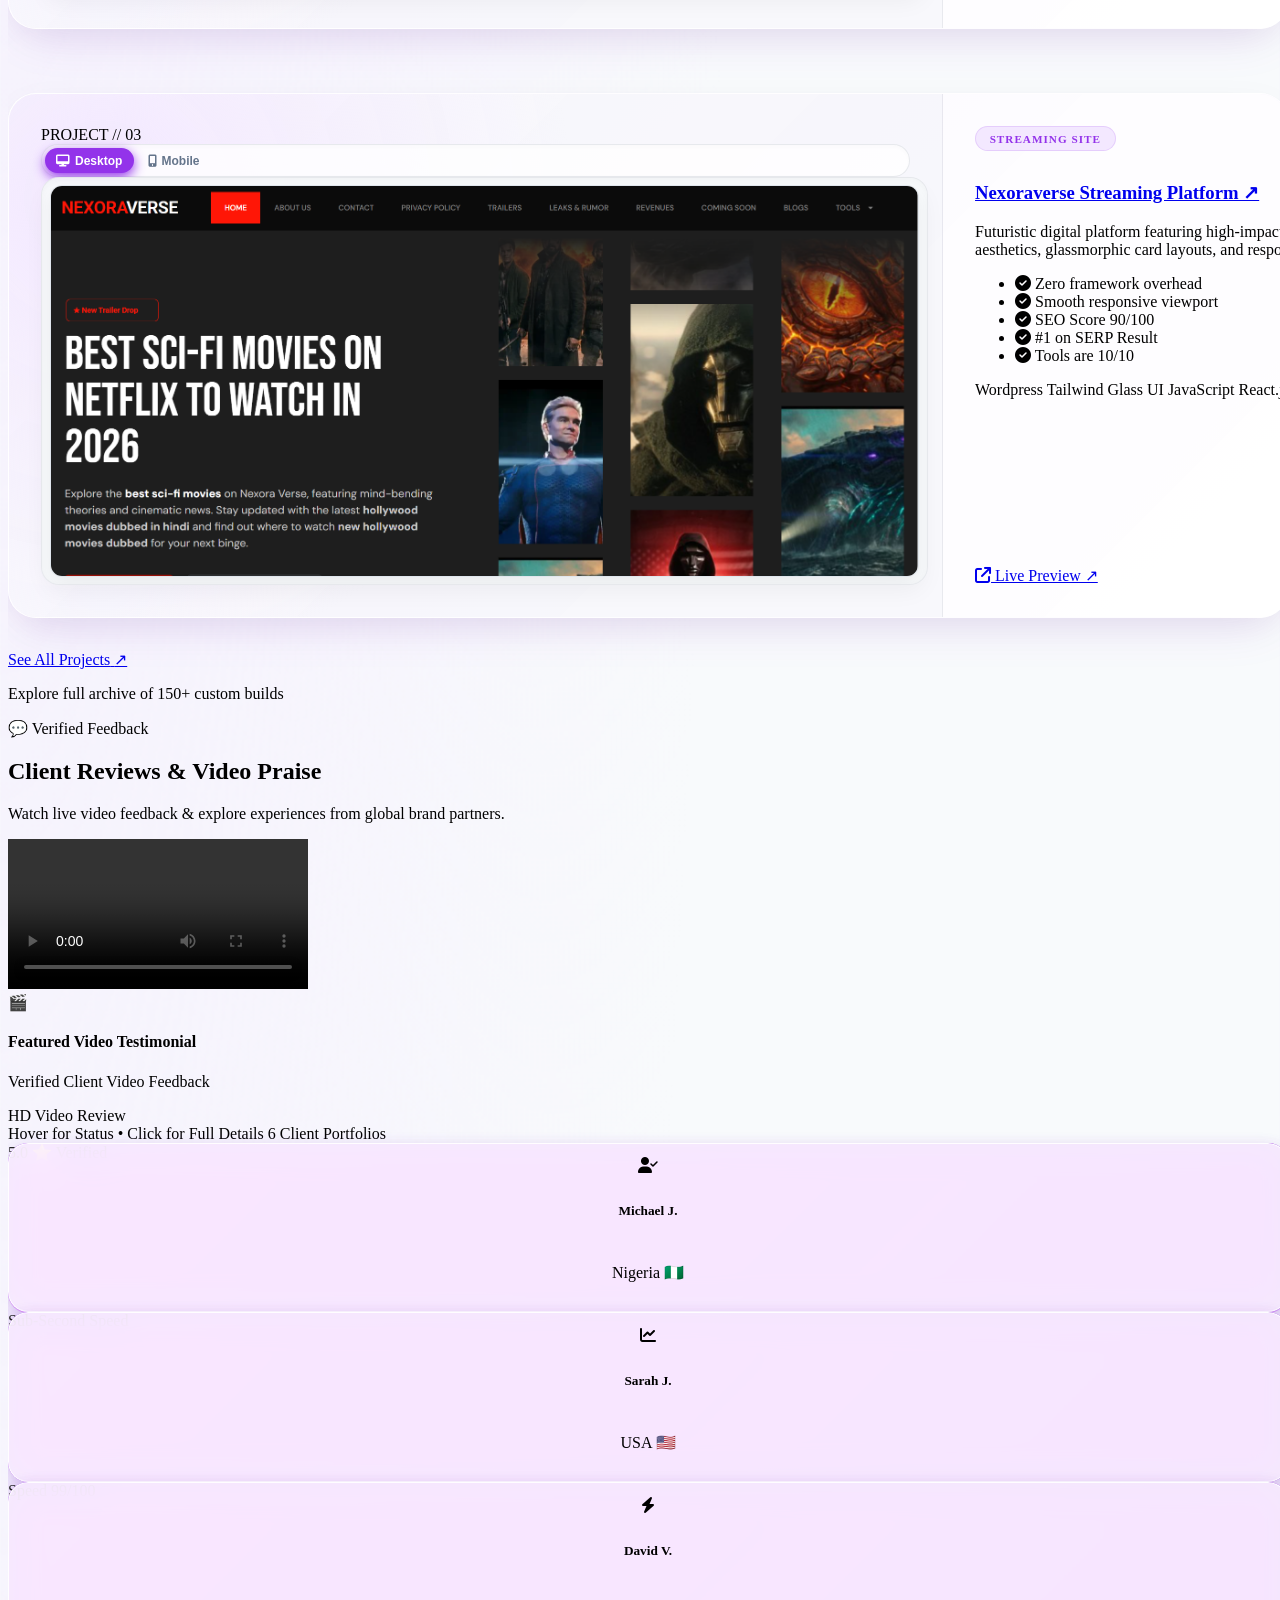
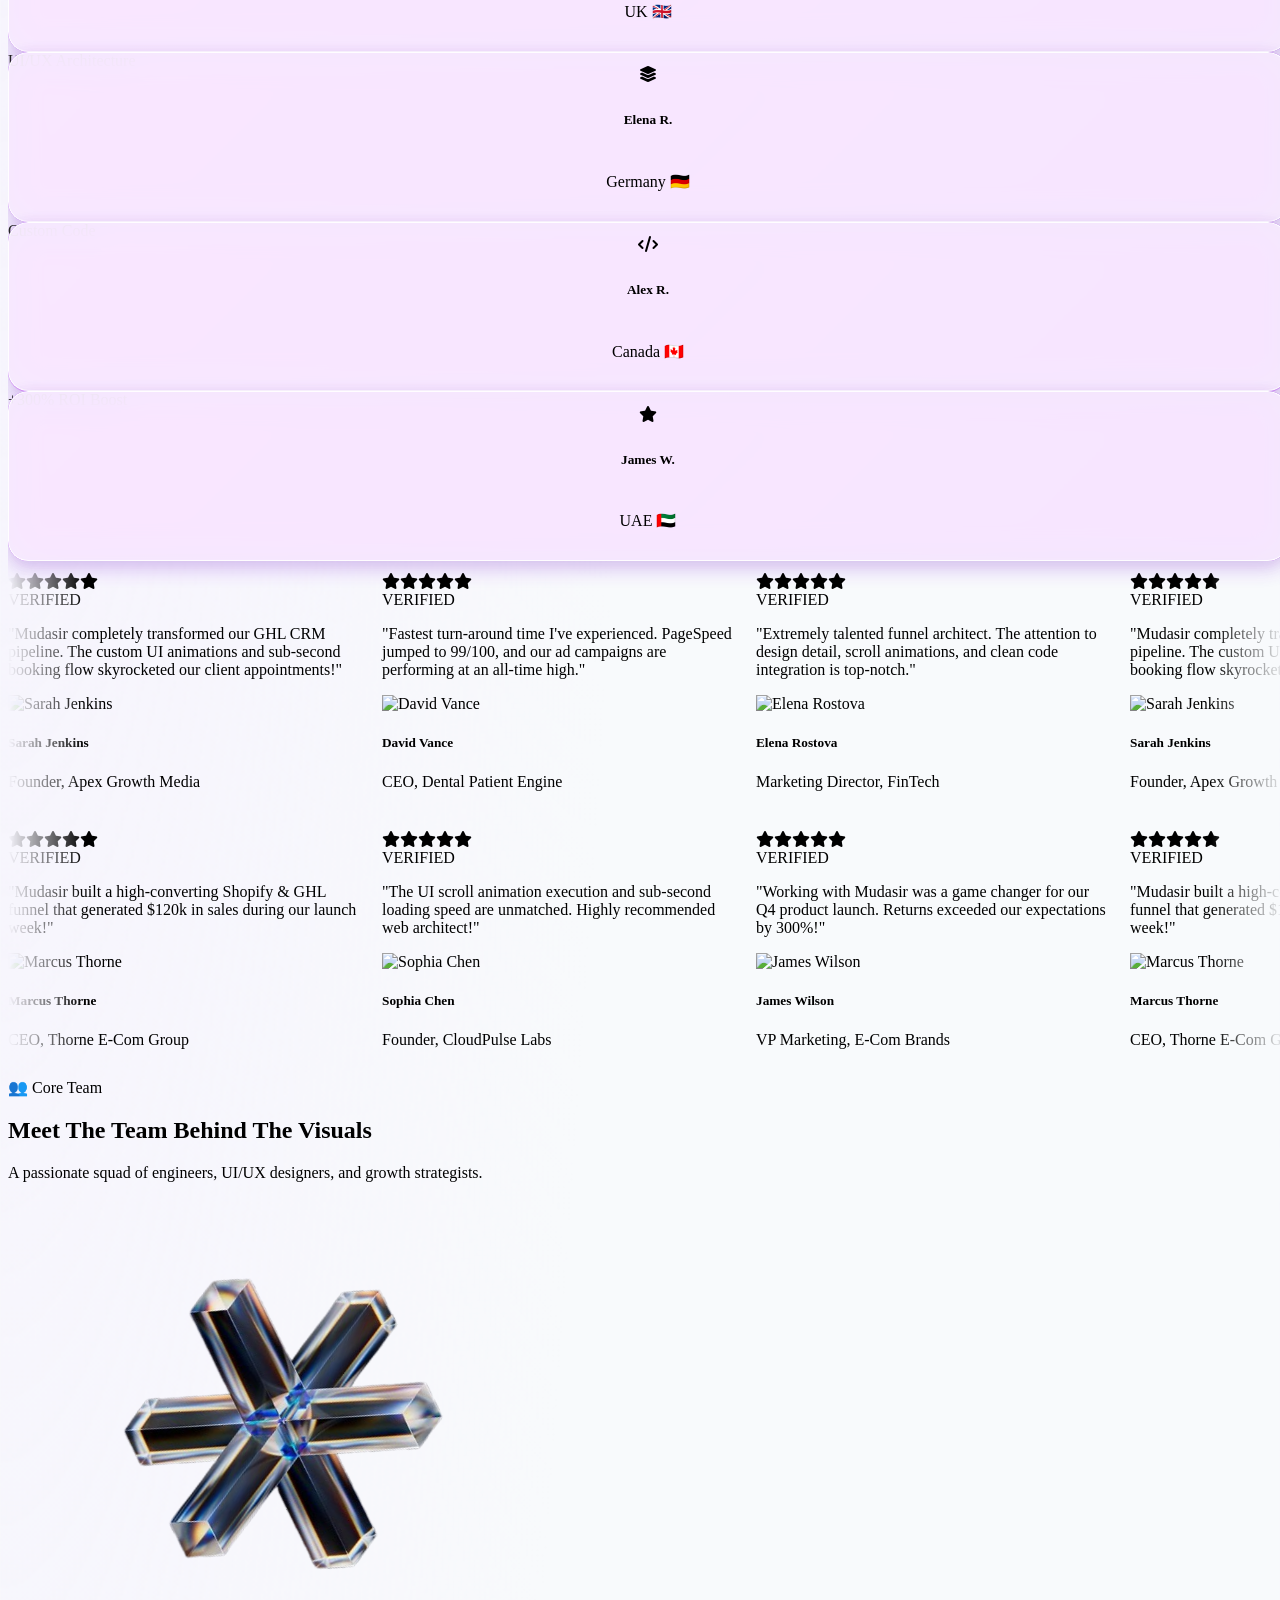
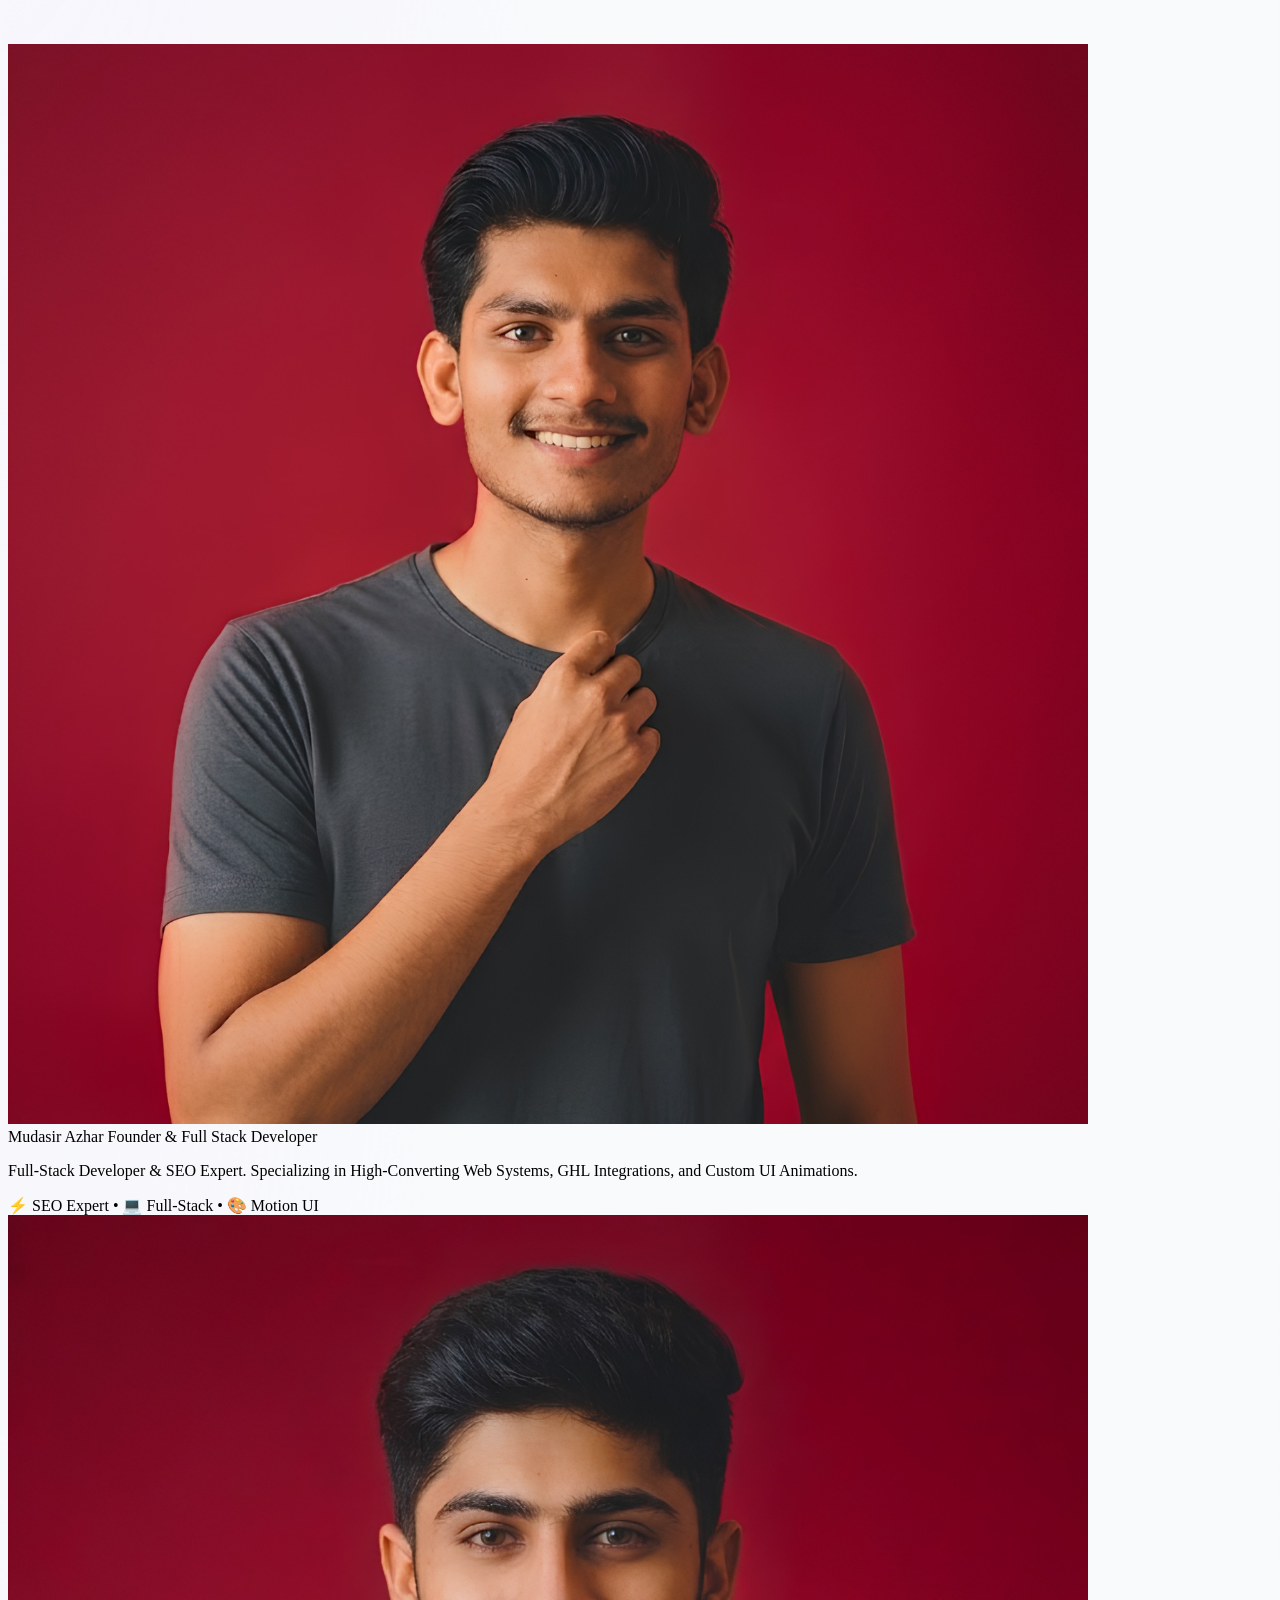
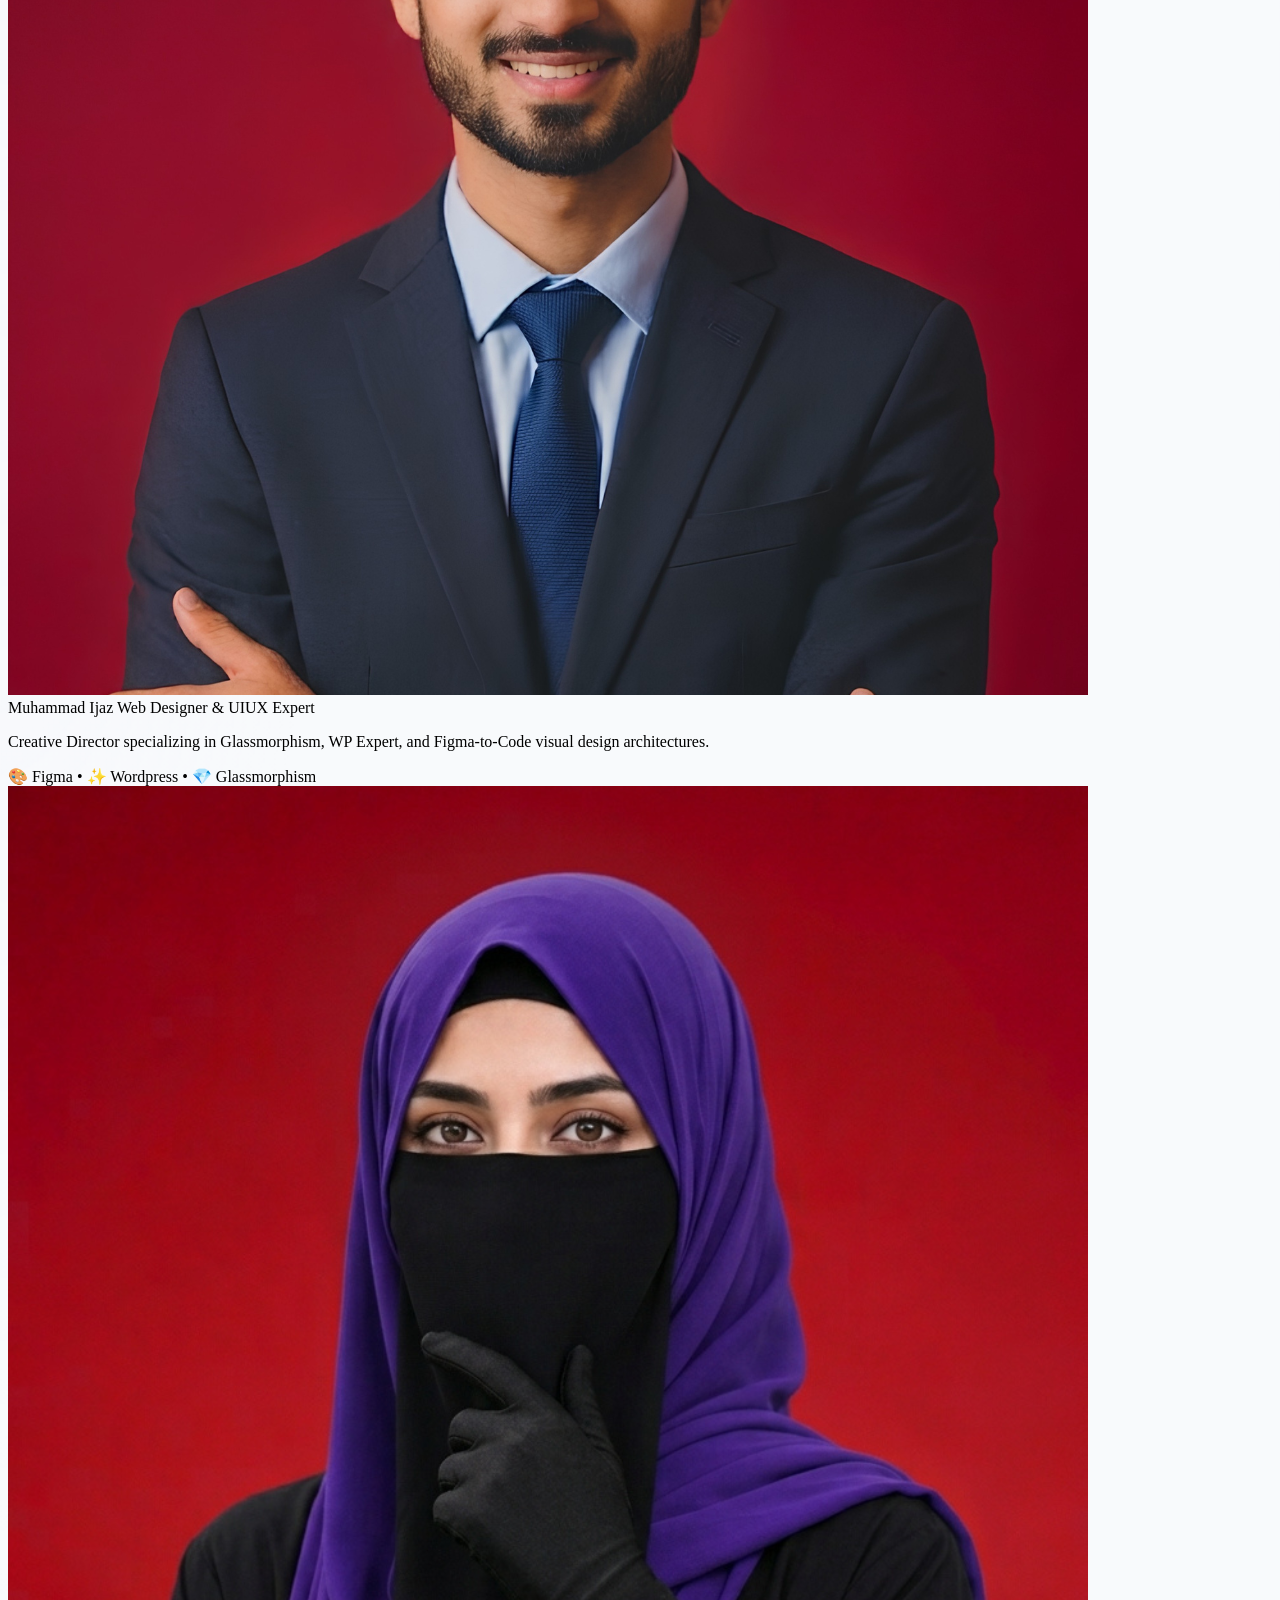
==== commit 90d5e992: "Update index.html" ====
--- a/index.html
+++ b/index.html
@@ -5,8 +5,8 @@
   <meta name="viewport" content="width=device-width, initial-scale=1.0">
   <!-- Site Favicon & Brand Icons -->
 <link rel="icon" type="image/svg+xml" href="favicon.svg">
-<link rel="alternate icon" type="image/png" href="mudasirimage.png">
-<link rel="apple-touch-icon" href="mudasirimage.png">
+<link rel="alternate icon" type="image/png" href="siteicon.png">
+<link rel="apple-touch-icon" href="siteicon.png">
   <title>Mudasir | Portfolio</title>
   
   <!-- Tailwind CSS CDN -->
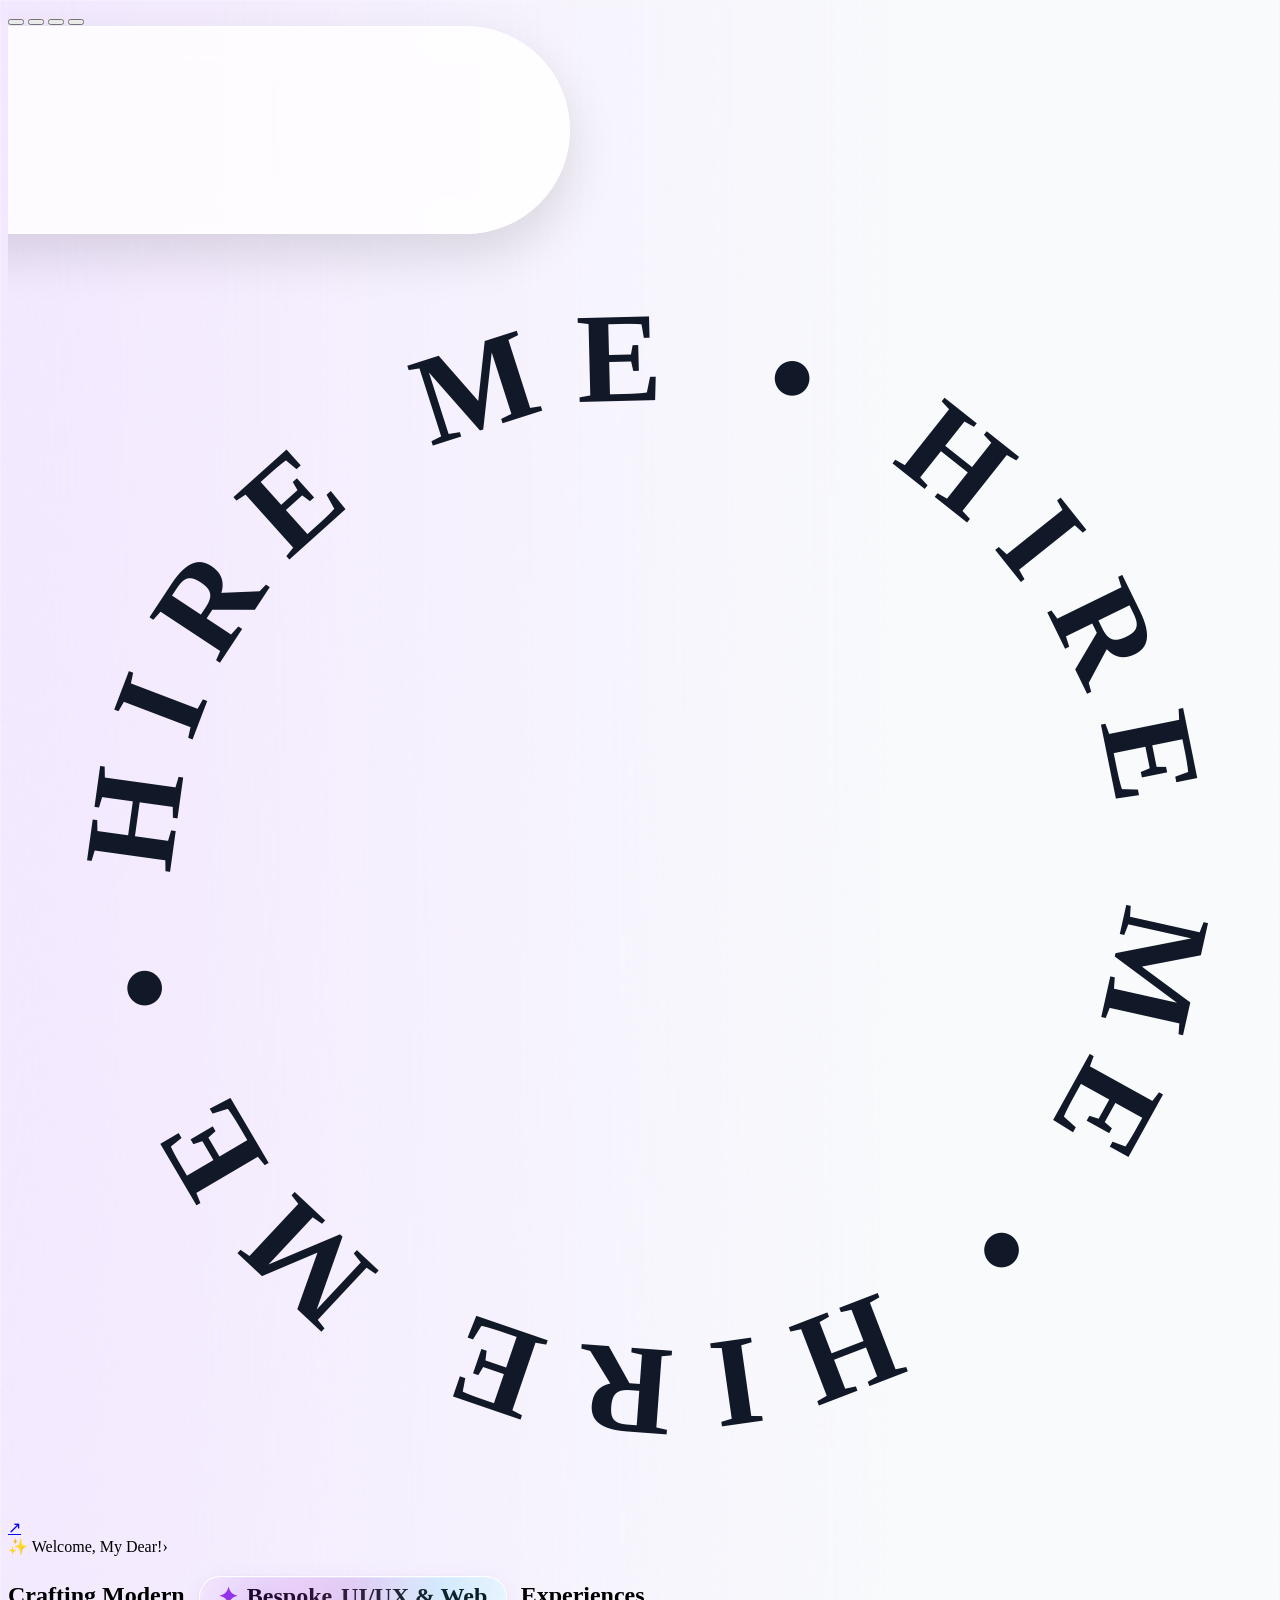
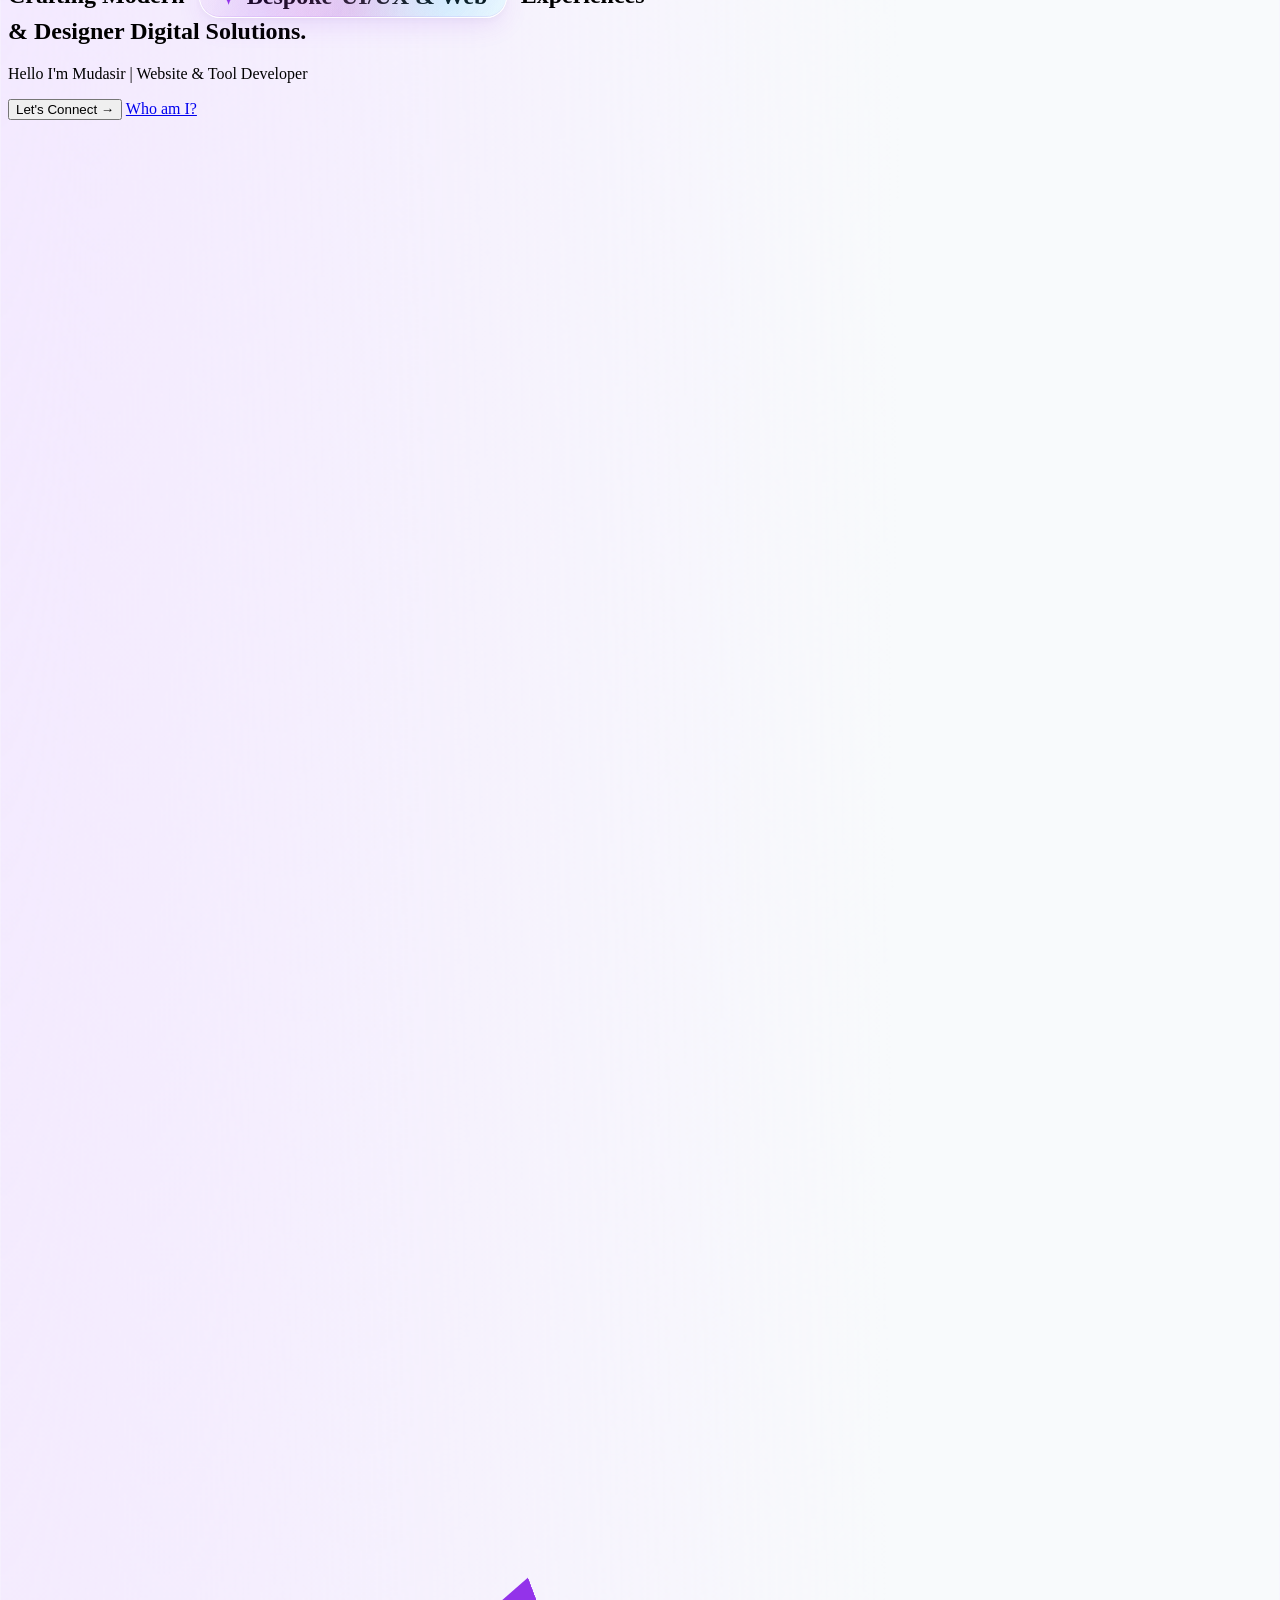
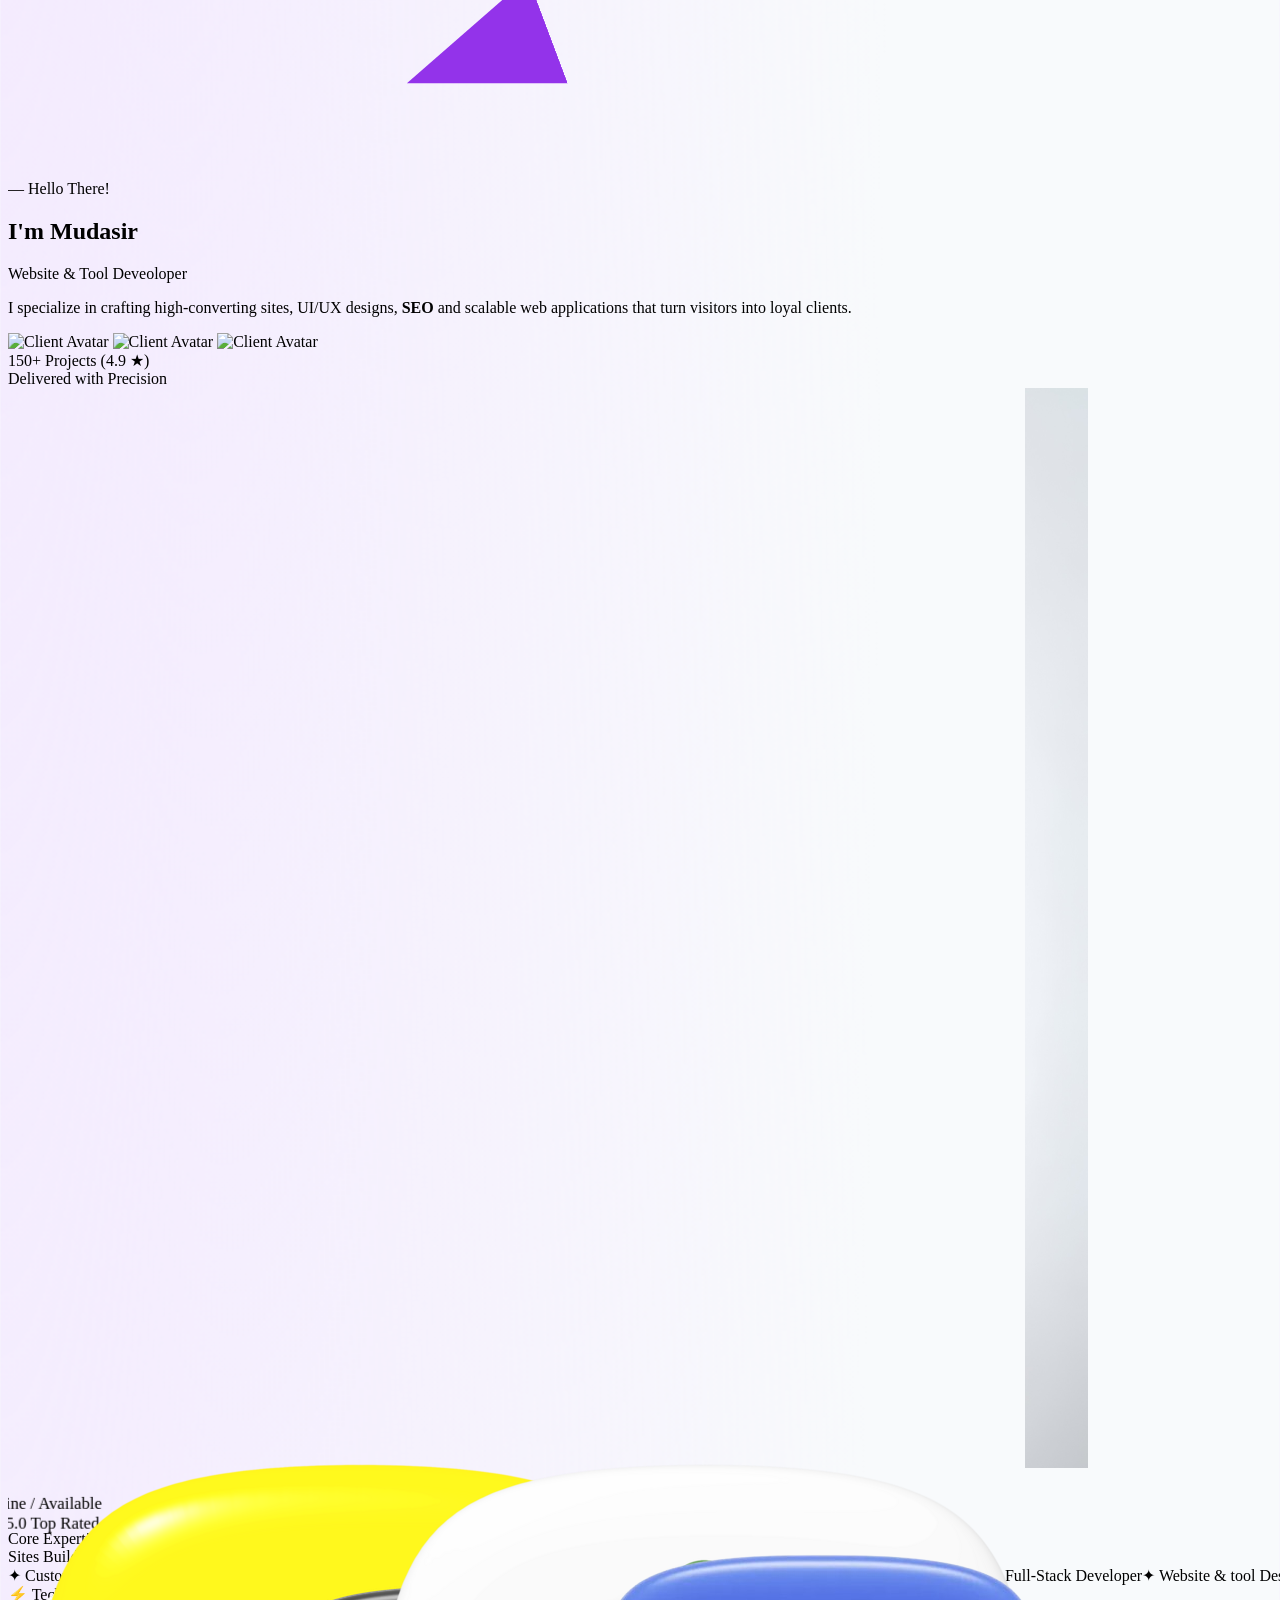
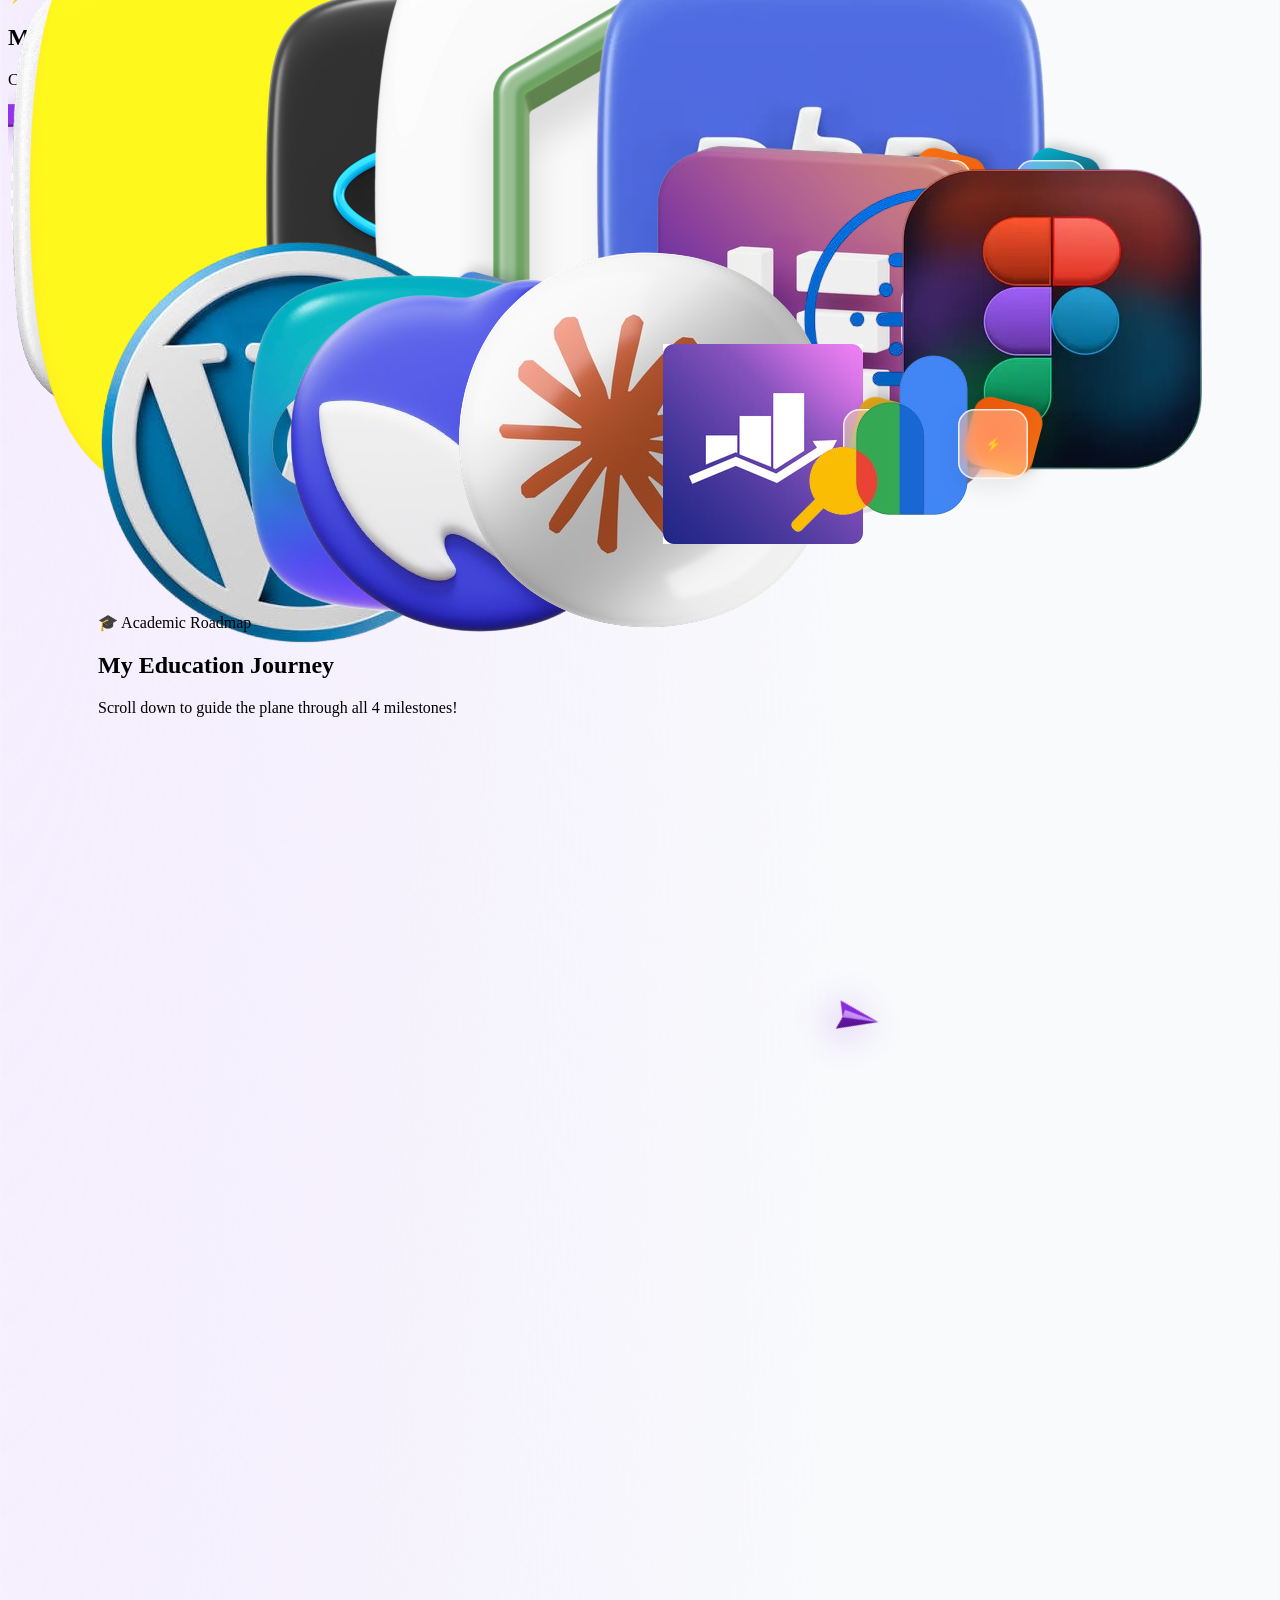
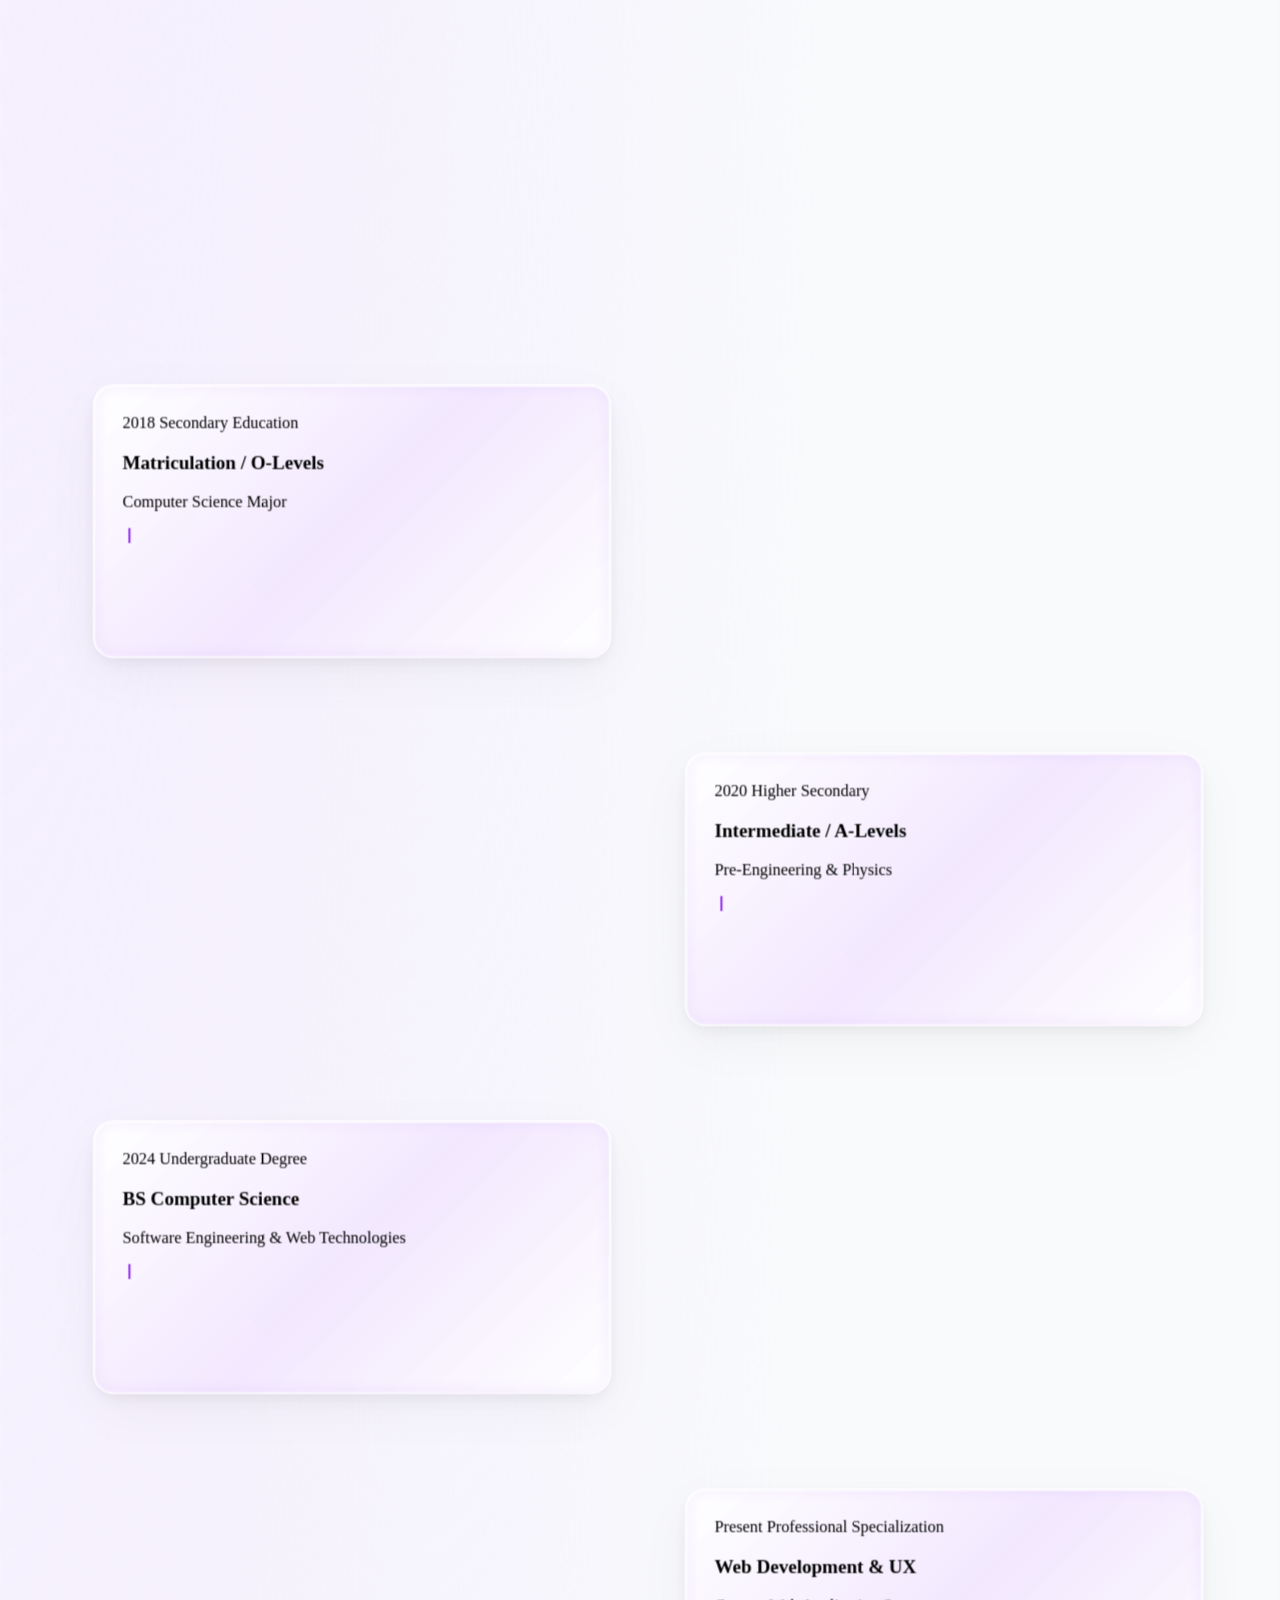
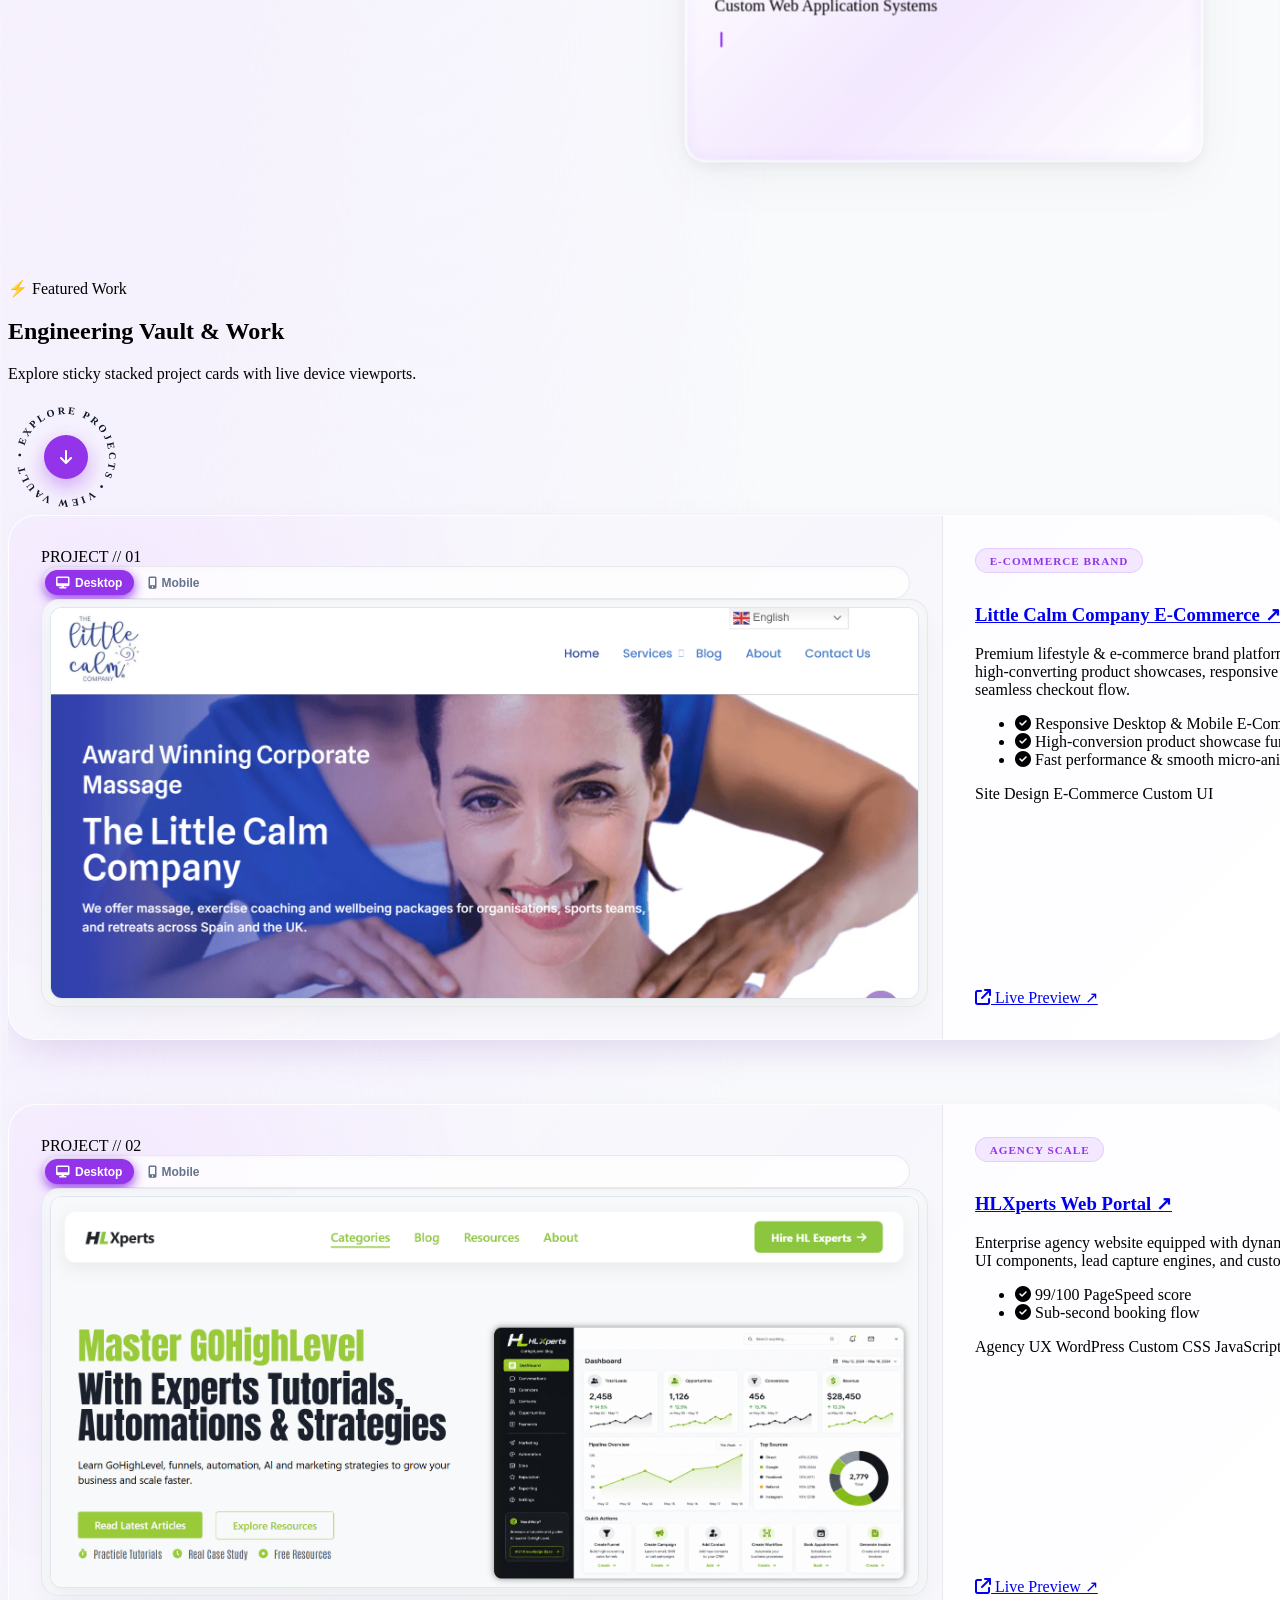
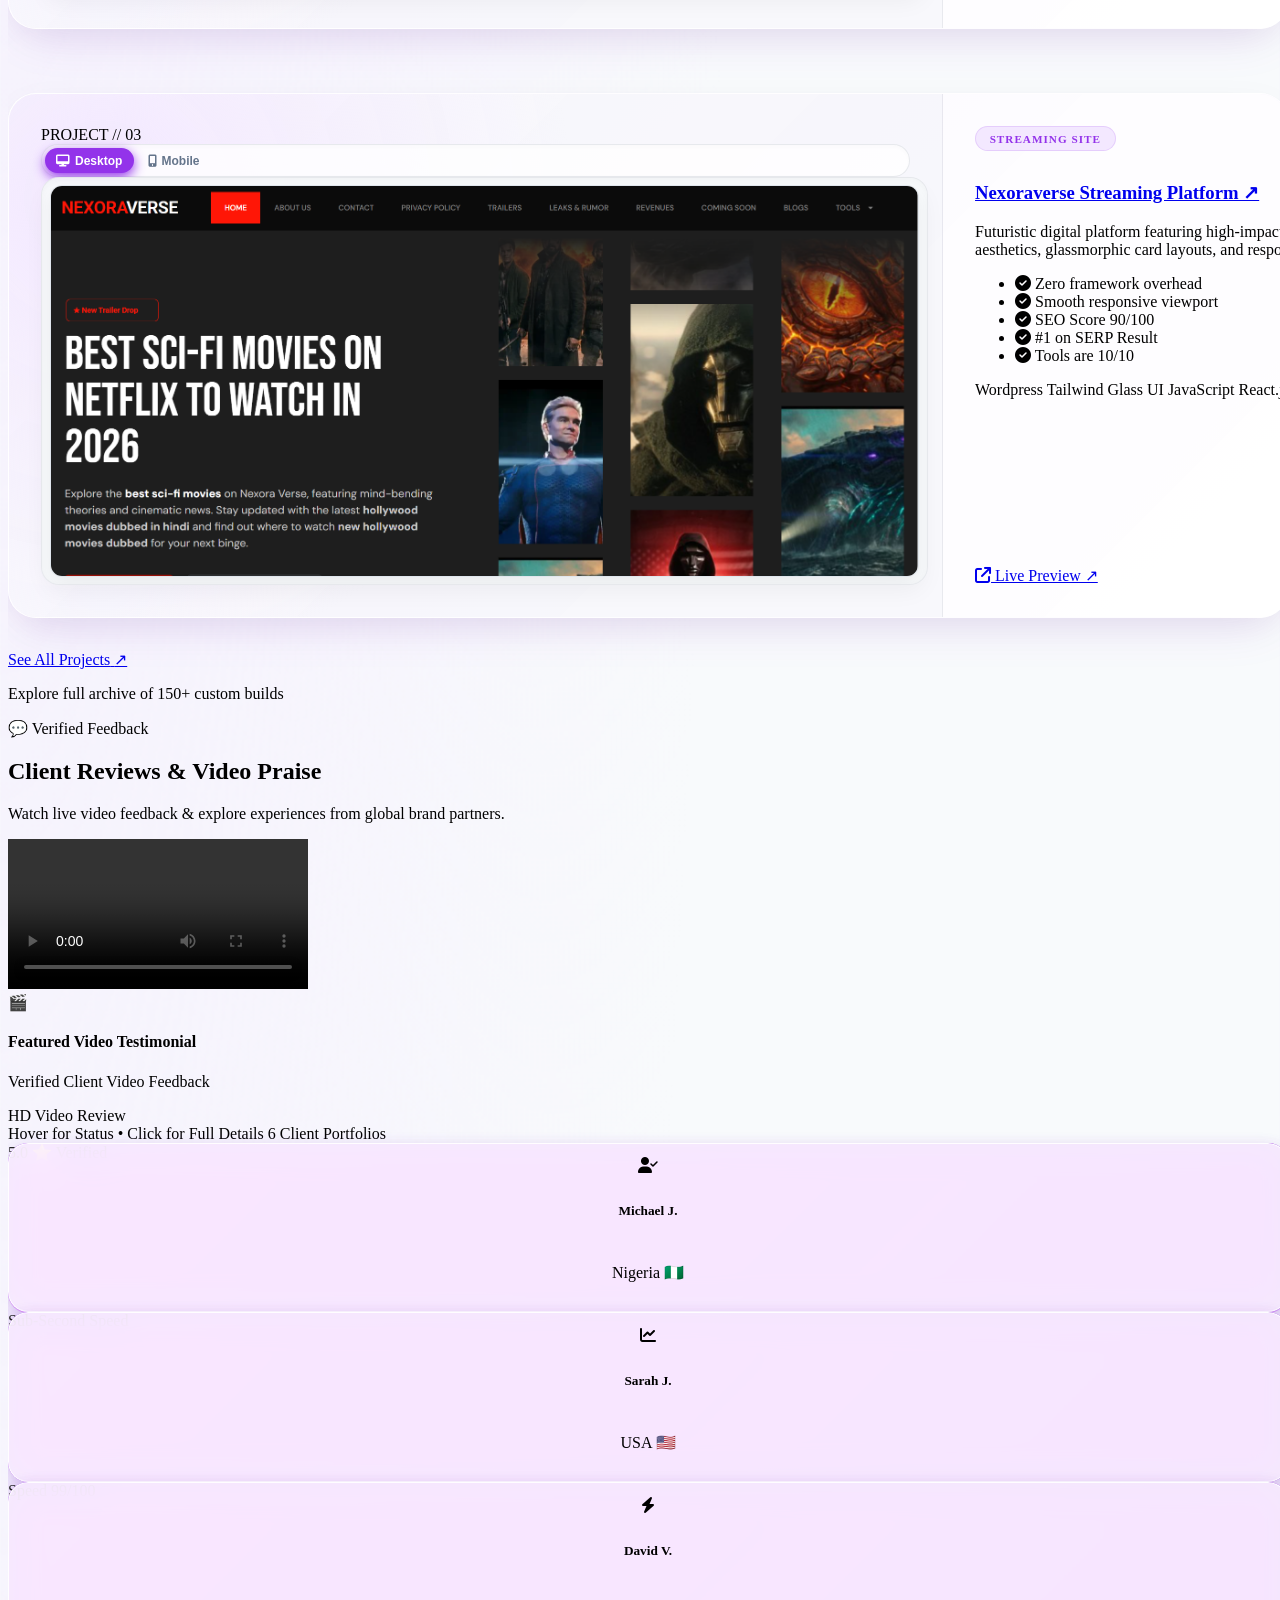
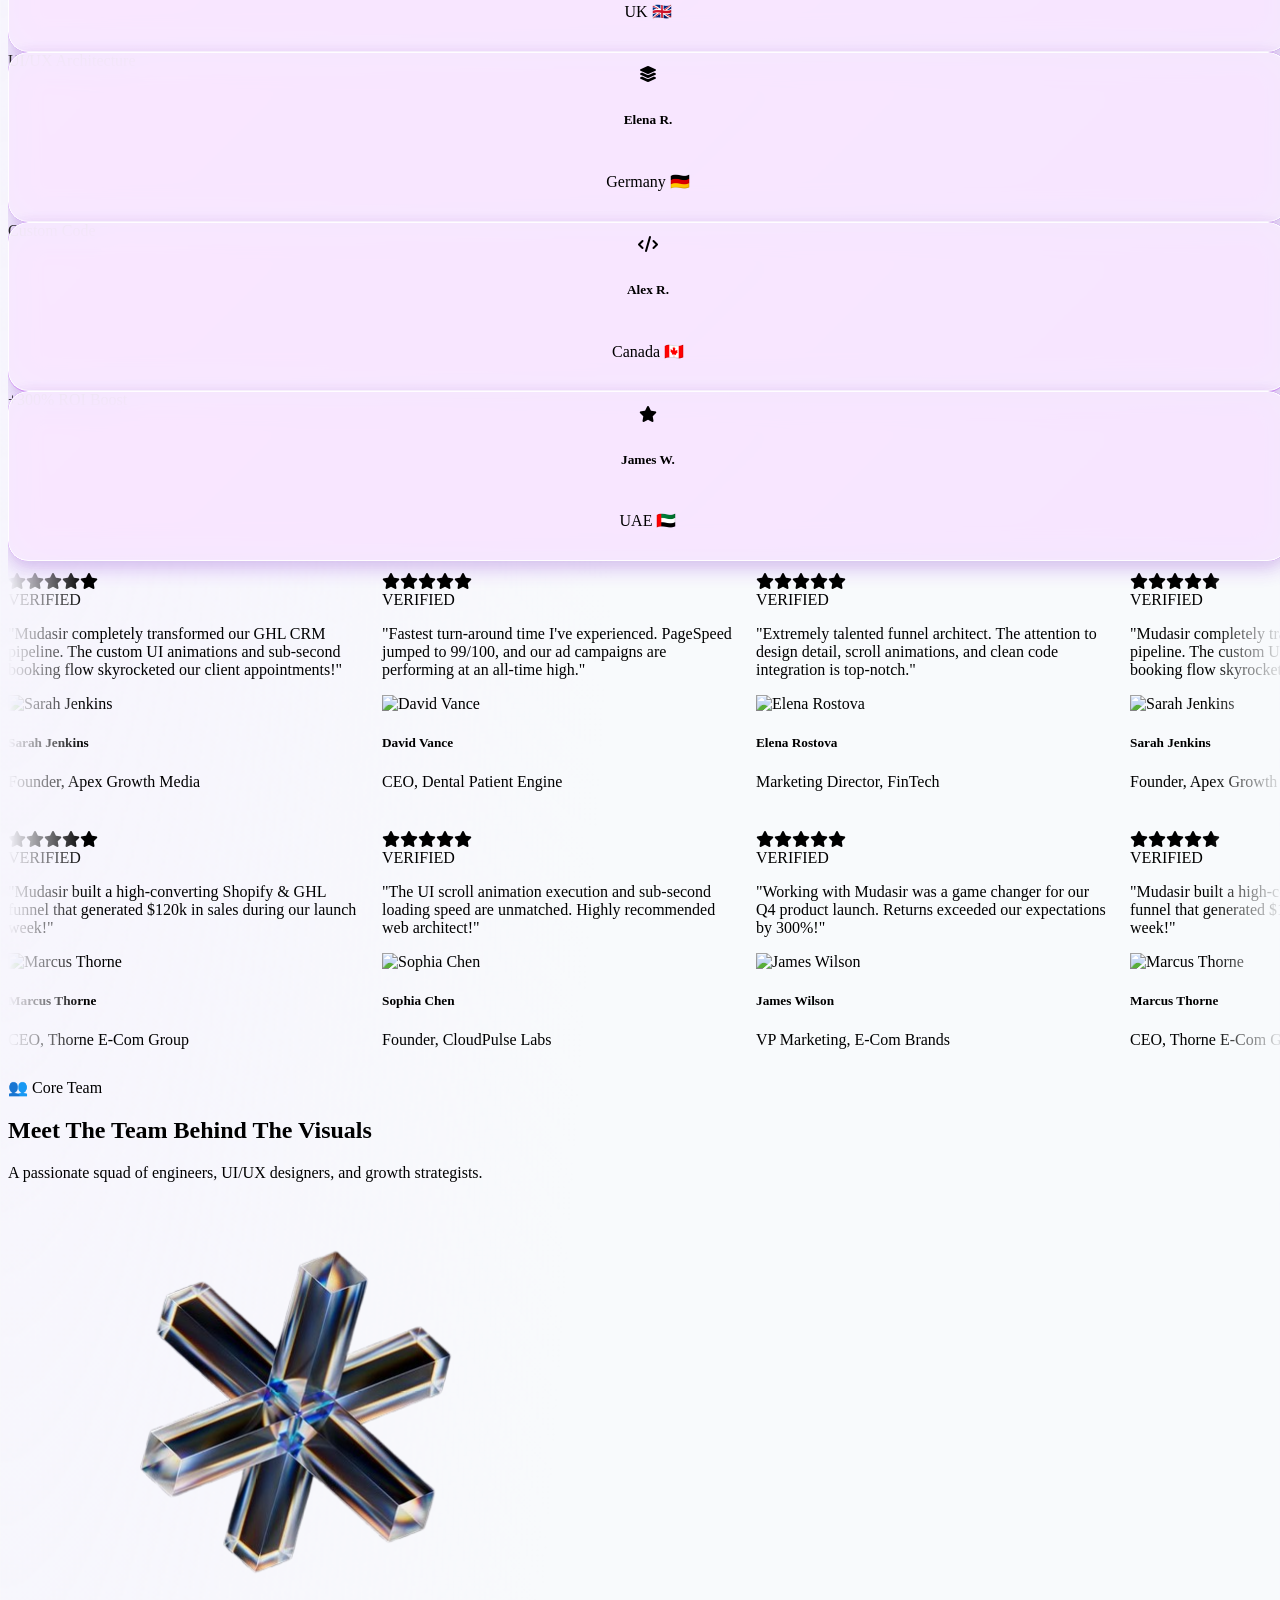
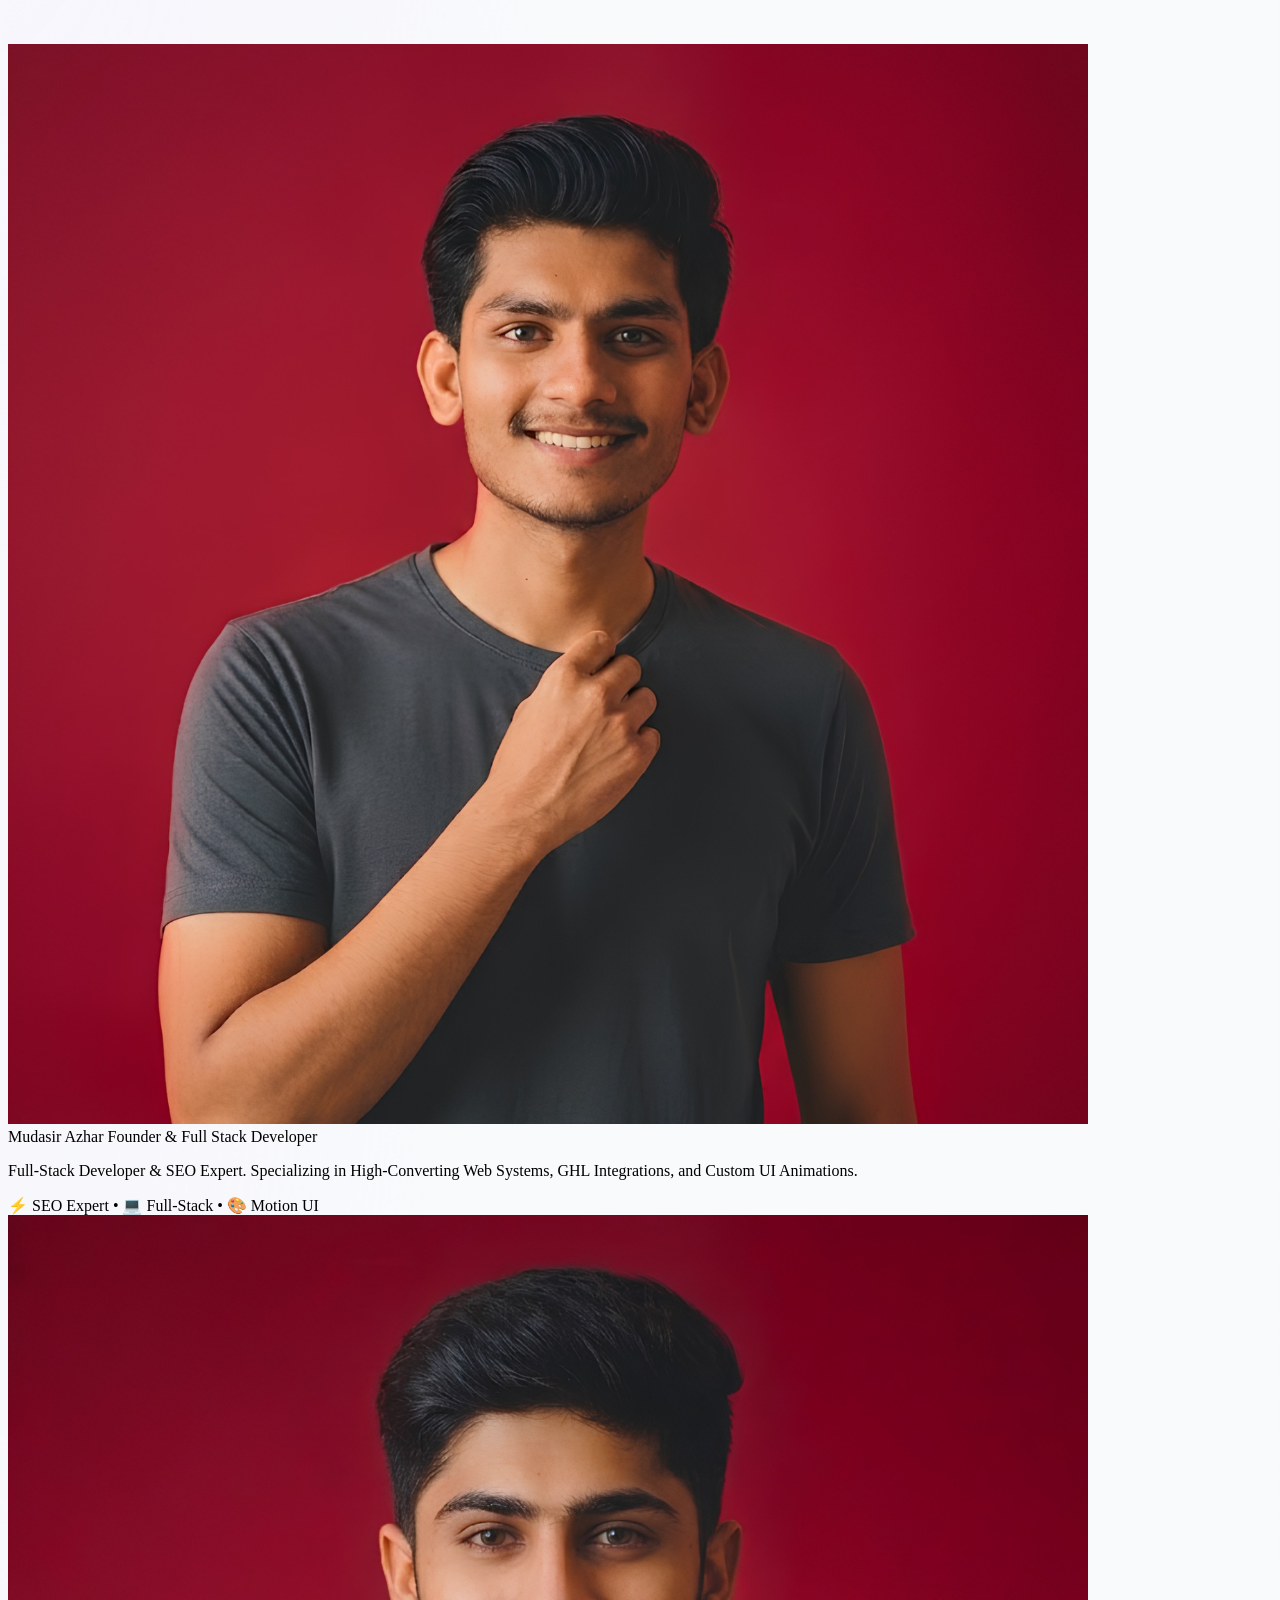
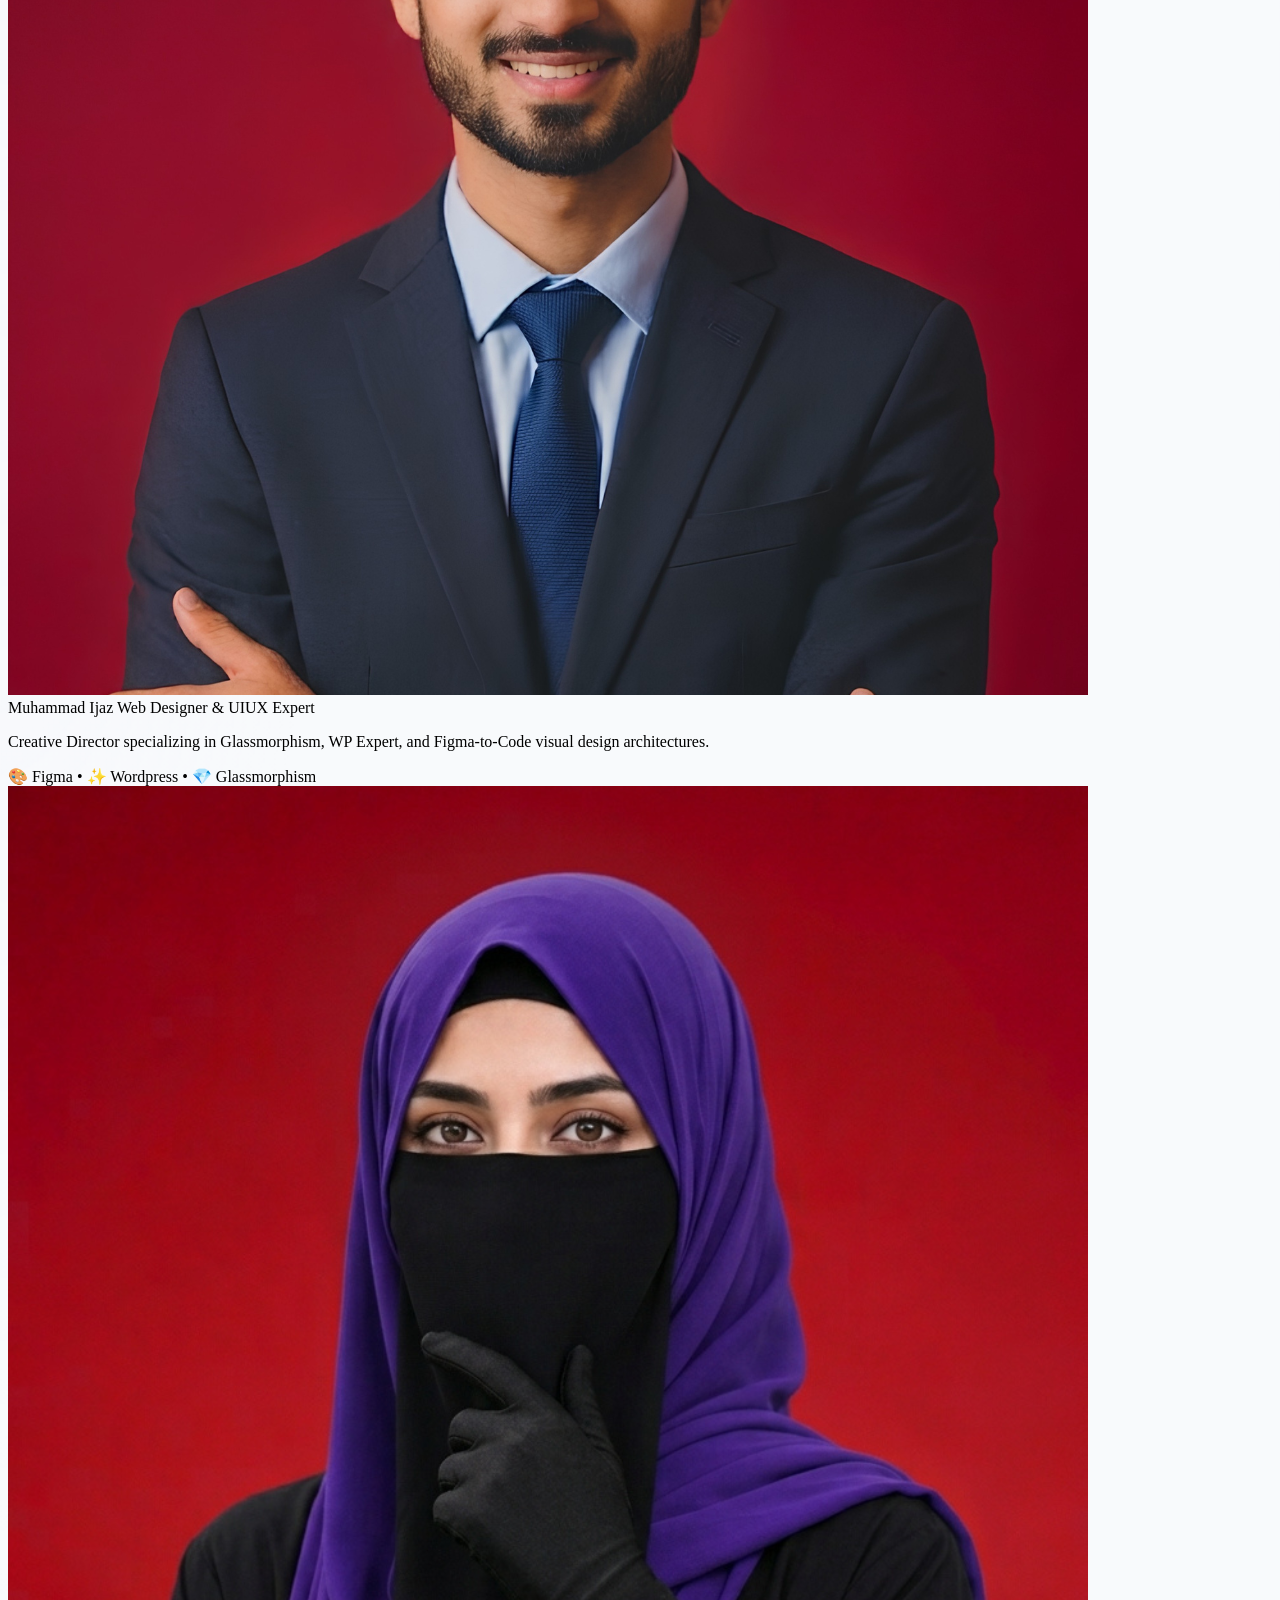
==== commit d45fddb5: "Update index.html" ====
--- a/index.html
+++ b/index.html
@@ -3,9 +3,8 @@
 <head>
   <meta charset="UTF-8">
   <meta name="viewport" content="width=device-width, initial-scale=1.0">
-  <!-- Site Favicon & Brand Icons -->
-<link rel="icon" type="image/svg+xml" href="favicon.svg">
-<link rel="alternate icon" type="image/png" href="siteicon.png">
+<!-- Site con & Brand Icons -->
+<link rel="icon" type="image/png" href="siteicon.png">
 <link rel="apple-touch-icon" href="siteicon.png">
   <title>Mudasir | Portfolio</title>
   
